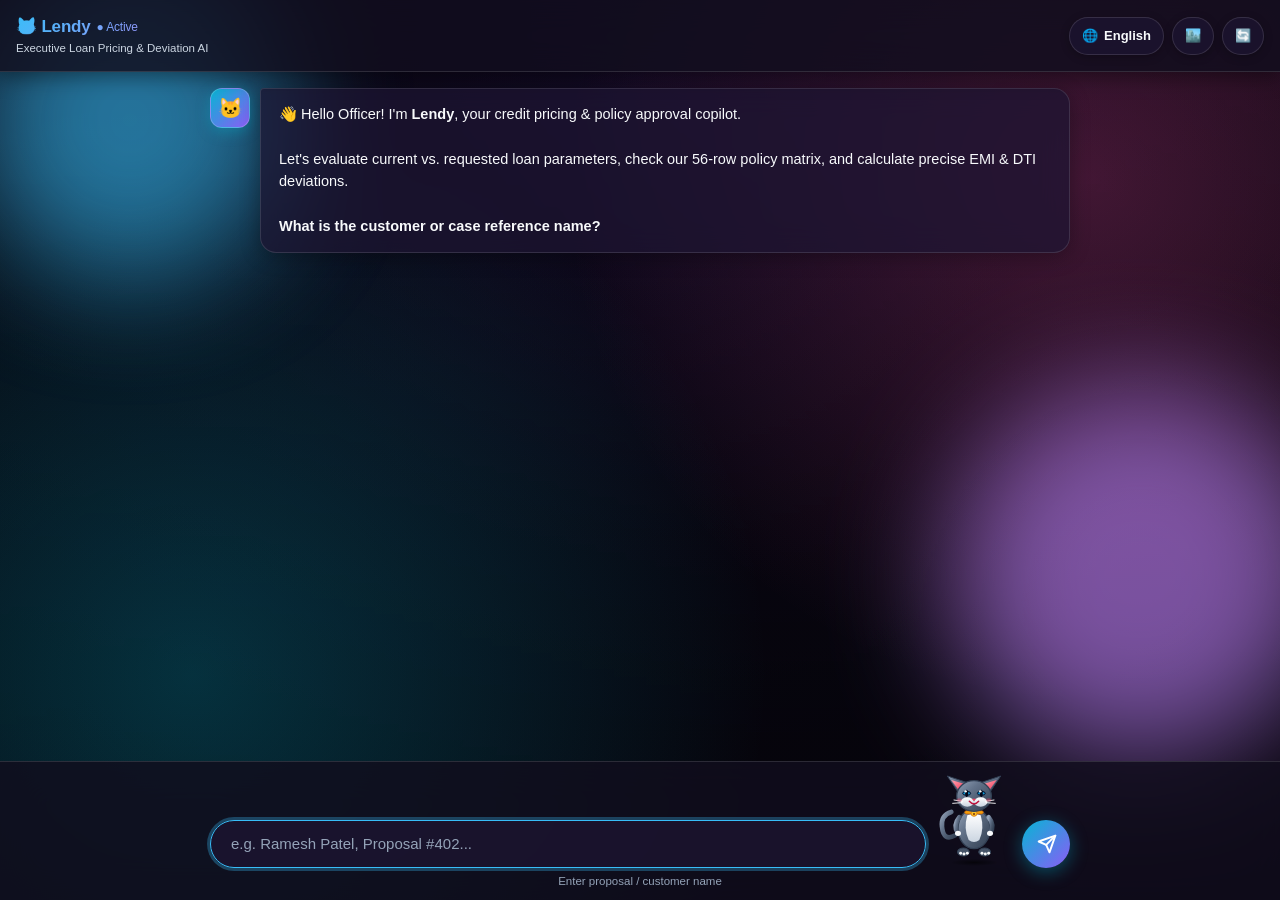
==== index.html @ e1a9fa47 "Add multi-language selector (EN, HI, GU, ML), sanctioned vs requested loan evaluation, Talking Tom 3" ====
<!DOCTYPE html>
<html lang="en" data-theme="cyber-city">
<head>
  <meta charset="UTF-8">
  <meta name="viewport" content="width=device-width, initial-scale=1.0, maximum-scale=1.0, user-scalable=no, viewport-fit=cover">
  <title>Lendy 🐱 — 3D Smart Loan Pricing & Deviation Assistant</title>
  <link rel="manifest" href="./manifest.json">
  <meta name="theme-color" content="#6366f1">
  <meta name="apple-mobile-web-app-capable" content="yes">
  <meta name="apple-mobile-web-app-status-bar-style" content="black-translucent">
  <meta name="description" content="Lendy is an executive 3D loan pricing and deviation evaluation chatbot for credit managers and officers.">

  <style>
    /* ==========================================================================
       SMARTPHONE WALLPAPER THEMES & COLOR SYSTEM
       ========================================================================== */
    :root, [data-theme="cyber-city"] {
      --wallpaper-bg: radial-gradient(circle at 50% 10%, #1e113a 0%, #0d091a 45%, #05040a 100%);
      --wallpaper-overlay: 
        radial-gradient(circle at 85% 20%, rgba(236, 72, 153, 0.25) 0%, transparent 40%),
        radial-gradient(circle at 15% 75%, rgba(6, 182, 212, 0.25) 0%, transparent 45%),
        linear-gradient(to bottom, rgba(5, 4, 10, 0.4) 0%, rgba(5, 4, 10, 0.85) 100%);
      --panel-bg: rgba(18, 14, 30, 0.82);
      --card-bg: rgba(30, 22, 50, 0.72);
      --card-hover: rgba(48, 36, 78, 0.85);
      --border-line: rgba(255, 255, 255, 0.12);
      --border-glow: #38bdf8;
      --text-main: #f8fafc;
      --text-muted: #cbd5e1;
      --text-subtle: #94a3b8;
      --accent-primary: #38bdf8;
      --accent-secondary: #c084fc;
      --accent-hot: #f43f5e;
      --accent-emerald: #10b981;
      --color-green: #34d399;
      --color-green-bg: rgba(52, 211, 153, 0.2);
      --color-blue: #60a5fa;
      --color-blue-bg: rgba(96, 165, 250, 0.2);
      --color-amber: #fbbf24;
      --color-amber-bg: rgba(251, 191, 36, 0.2);
      --color-red: #f87171;
      --color-red-bg: rgba(248, 113, 113, 0.22);
      --btn-grad: linear-gradient(135deg, #06b6d4, #8b5cf6);
      --bubble-user-grad: linear-gradient(135deg, #6366f1, #a855f7);
      --font-stack: -apple-system, BlinkMacSystemFont, "Segoe UI", "Inter", Roboto, sans-serif;
    }

    [data-theme="cosmic-nebula"] {
      --wallpaper-bg: radial-gradient(circle at 50% 20%, #2e1065 0%, #0f0728 50%, #030014 100%);
      --wallpaper-overlay: 
        radial-gradient(circle at 20% 30%, rgba(168, 85, 247, 0.3) 0%, transparent 45%),
        radial-gradient(circle at 80% 80%, rgba(59, 130, 246, 0.28) 0%, transparent 50%),
        linear-gradient(to bottom, rgba(3, 0, 20, 0.35) 0%, rgba(3, 0, 20, 0.85) 100%);
      --panel-bg: rgba(20, 10, 42, 0.85);
      --card-bg: rgba(38, 20, 75, 0.72);
      --card-hover: rgba(58, 30, 110, 0.85);
      --border-line: rgba(255, 255, 255, 0.14);
      --border-glow: #c084fc;
      --text-main: #fdf4ff;
      --text-muted: #e9d5ff;
      --text-subtle: #a855f7;
      --accent-primary: #c084fc;
      --accent-secondary: #60a5fa;
      --accent-hot: #f472b6;
      --accent-emerald: #34d399;
      --color-green: #34d399;
      --color-green-bg: rgba(52, 211, 153, 0.2);
      --color-blue: #60a5fa;
      --color-blue-bg: rgba(96, 165, 250, 0.2);
      --color-amber: #fbbf24;
      --color-amber-bg: rgba(251, 191, 36, 0.2);
      --color-red: #f87171;
      --color-red-bg: rgba(248, 113, 113, 0.22);
      --btn-grad: linear-gradient(135deg, #a855f7, #ec4899);
      --bubble-user-grad: linear-gradient(135deg, #7c3aed, #db2777);
    }

    [data-theme="sunset-gold"] {
      --wallpaper-bg: radial-gradient(circle at 50% 0%, #431407 0%, #1c0a06 45%, #0a0302 100%);
      --wallpaper-overlay: 
        radial-gradient(circle at 80% 25%, rgba(245, 158, 11, 0.3) 0%, transparent 45%),
        radial-gradient(circle at 20% 70%, rgba(225, 29, 72, 0.25) 0%, transparent 50%),
        linear-gradient(to bottom, rgba(10, 3, 2, 0.35) 0%, rgba(10, 3, 2, 0.85) 100%);
      --panel-bg: rgba(32, 12, 8, 0.85);
      --card-bg: rgba(56, 22, 14, 0.72);
      --card-hover: rgba(84, 34, 22, 0.85);
      --border-line: rgba(255, 255, 255, 0.14);
      --border-glow: #f59e0b;
      --text-main: #fffbeb;
      --text-muted: #fde68a;
      --text-subtle: #b45309;
      --accent-primary: #f59e0b;
      --accent-secondary: #f43f5e;
      --accent-hot: #f97316;
      --accent-emerald: #10b981;
      --color-green: #34d399;
      --color-green-bg: rgba(52, 211, 153, 0.2);
      --color-blue: #38bdf8;
      --color-blue-bg: rgba(56, 189, 248, 0.2);
      --color-amber: #fbbf24;
      --color-amber-bg: rgba(251, 191, 36, 0.2);
      --color-red: #f87171;
      --color-red-bg: rgba(248, 113, 113, 0.22);
      --btn-grad: linear-gradient(135deg, #f59e0b, #e11d48);
      --bubble-user-grad: linear-gradient(135deg, #ea580c, #be123c);
    }

    [data-theme="emerald-aurora"] {
      --wallpaper-bg: radial-gradient(circle at 50% 10%, #064e3b 0%, #022c22 45%, #01140e 100%);
      --wallpaper-overlay: 
        radial-gradient(circle at 20% 30%, rgba(52, 211, 153, 0.28) 0%, transparent 45%),
        radial-gradient(circle at 80% 70%, rgba(6, 182, 212, 0.25) 0%, transparent 45%),
        linear-gradient(to bottom, rgba(1, 20, 14, 0.35) 0%, rgba(1, 20, 14, 0.85) 100%);
      --panel-bg: rgba(8, 38, 30, 0.85);
      --card-bg: rgba(14, 58, 46, 0.72);
      --card-hover: rgba(22, 88, 70, 0.85);
      --border-line: rgba(255, 255, 255, 0.13);
      --border-glow: #10b981;
      --text-main: #f0fdf4;
      --text-muted: #bbf7d0;
      --text-subtle: #059669;
      --accent-primary: #10b981;
      --accent-secondary: #06b6d4;
      --accent-hot: #f43f5e;
      --accent-emerald: #34d399;
      --color-green: #34d399;
      --color-green-bg: rgba(52, 211, 153, 0.2);
      --color-blue: #38bdf8;
      --color-blue-bg: rgba(56, 189, 248, 0.2);
      --color-amber: #fbbf24;
      --color-amber-bg: rgba(251, 191, 36, 0.2);
      --color-red: #f87171;
      --color-red-bg: rgba(248, 113, 113, 0.22);
      --btn-grad: linear-gradient(135deg, #10b981, #06b6d4);
      --bubble-user-grad: linear-gradient(135deg, #059669, #0284c7);
    }

    * {
      box-sizing: border-box;
      margin: 0;
      padding: 0;
      -webkit-tap-highlight-color: transparent;
    }

    html, body {
      width: 100%;
      height: 100%;
      height: 100dvh;
      overflow: hidden;
      background: var(--wallpaper-bg);
      color: var(--text-main);
      font-family: var(--font-stack);
      font-size: 15px;
      line-height: 1.5;
      position: relative;
    }

    body {
      display: flex;
      flex-direction: column;
      padding-top: env(safe-area-inset-top);
      padding-bottom: env(safe-area-inset-bottom);
      padding-left: env(safe-area-inset-left);
      padding-right: env(safe-area-inset-right);
    }

    /* Smartphone Wallpaper Overlay */
    .wallpaper-art {
      position: fixed;
      inset: 0;
      background: var(--wallpaper-overlay);
      pointer-events: none;
      z-index: 0;
    }

    /* Ambient Floating Bokeh Lights */
    .bokeh-light {
      position: absolute;
      border-radius: 50%;
      filter: blur(60px);
      pointer-events: none;
      opacity: 0.6;
      animation: float-bokeh 18s infinite alternate ease-in-out;
    }

    .b1 { width: 320px; height: 320px; background: var(--accent-primary); top: -40px; left: -30px; }
    .b2 { width: 380px; height: 380px; background: var(--accent-secondary); bottom: 15%; right: -50px; animation-duration: 22s; }

    @keyframes float-bokeh {
      0% { transform: translateY(0) scale(1); }
      100% { transform: translateY(40px) scale(1.15); }
    }

    /* ==========================================================================
       HEADER & NAVIGATION BAR
       ========================================================================== */
    .app-header {
      height: 72px;
      background: var(--panel-bg);
      backdrop-filter: blur(20px);
      -webkit-backdrop-filter: blur(20px);
      border-bottom: 1px solid var(--border-line);
      display: flex;
      align-items: center;
      justify-content: space-between;
      padding: 0 16px;
      flex-shrink: 0;
      z-index: 30;
      box-shadow: 0 4px 20px rgba(0, 0, 0, 0.45);
    }

    .header-left {
      display: flex;
      align-items: center;
      gap: 10px;
    }

    .header-titles h1 {
      font-size: 17px;
      font-weight: 800;
      letter-spacing: -0.01em;
      display: flex;
      align-items: center;
      gap: 6px;
      background: linear-gradient(135deg, var(--accent-primary), var(--accent-secondary));
      -webkit-background-clip: text;
      -webkit-text-fill-color: transparent;
    }

    .header-titles p {
      font-size: 11.5px;
      color: var(--text-muted);
      font-weight: 500;
    }

    .header-actions {
      display: flex;
      align-items: center;
      gap: 8px;
    }

    /* Language Switcher Dropdown Button */
    .lang-selector-btn, .theme-selector-btn, .reset-btn {
      min-height: 38px;
      padding: 0 12px;
      background: var(--card-bg);
      border: 1px solid var(--border-line);
      border-radius: 9999px;
      color: var(--text-main);
      font-size: 13px;
      font-weight: 700;
      cursor: pointer;
      display: inline-flex;
      align-items: center;
      gap: 6px;
      transition: all 0.2s cubic-bezier(0.4, 0, 0.2, 1);
      box-shadow: 0 2px 8px rgba(0, 0, 0, 0.25);
    }

    .lang-selector-btn:hover, .theme-selector-btn:hover, .reset-btn:hover {
      background: var(--card-hover);
      border-color: var(--border-glow);
      transform: translateY(-1px);
    }

    /* ==========================================================================
       CHAT CONTAINER STREAM
       ========================================================================== */
    .chat-container {
      flex: 1;
      overflow-y: auto;
      overflow-x: hidden;
      padding: 16px 16px 24px 16px;
      display: flex;
      flex-direction: column;
      gap: 16px;
      scroll-behavior: smooth;
      position: relative;
      z-index: 10;
    }

    .message-row {
      display: flex;
      gap: 10px;
      max-width: 860px;
      width: 100%;
      margin: 0 auto;
      opacity: 0;
      transform: translateY(10px);
      animation: msg-enter 0.28s ease-out forwards;
    }

    @keyframes msg-enter {
      to { opacity: 1; transform: translateY(0); }
    }

    .message-row.user {
      justify-content: flex-end;
    }

    .avatar-badge {
      width: 40px;
      height: 40px;
      border-radius: 12px;
      background: var(--btn-grad);
      display: flex;
      align-items: center;
      justify-content: center;
      font-size: 20px;
      flex-shrink: 0;
      box-shadow: 0 4px 14px rgba(6, 182, 212, 0.35);
      border: 1px solid rgba(255, 255, 255, 0.2);
    }

    .message-bubble {
      padding: 14px 18px;
      border-radius: 16px;
      line-height: 1.55;
      font-size: 14.5px;
      position: relative;
      word-break: break-word;
      backdrop-filter: blur(14px);
      -webkit-backdrop-filter: blur(14px);
    }

    .message-row.bot .message-bubble {
      background: var(--card-bg);
      border: 1px solid var(--border-line);
      color: var(--text-main);
      border-top-left-radius: 4px;
      box-shadow: 0 4px 20px rgba(0, 0, 0, 0.3);
    }

    .message-row.user .message-bubble {
      background: var(--bubble-user-grad);
      color: #ffffff;
      border-top-right-radius: 4px;
      box-shadow: 0 4px 16px rgba(99, 102, 241, 0.35);
      border: 1px solid rgba(255, 255, 255, 0.2);
      font-weight: 500;
    }

    /* Typing Dots */
    .typing-dots {
      display: flex;
      align-items: center;
      gap: 6px;
      padding: 4px 2px;
    }

    .pulse-dot {
      width: 8px;
      height: 8px;
      background: var(--accent-primary);
      border-radius: 50%;
      box-shadow: 0 0 6px var(--accent-primary);
      animation: dot-glow 1.4s infinite ease-in-out both;
    }

    .pulse-dot:nth-child(1) { animation-delay: -0.32s; }
    .pulse-dot:nth-child(2) { animation-delay: -0.16s; }

    @keyframes dot-glow {
      0%, 80%, 100% { transform: scale(0.4); opacity: 0.3; }
      40% { transform: scale(1.1); opacity: 1; }
    }

    /* ==========================================================================
       CARDS, STATUS & TABLES
       ========================================================================== */
    .status-card {
      background: var(--panel-bg);
      border: 1px solid var(--border-line);
      border-radius: 16px;
      overflow: hidden;
      margin-top: 12px;
      box-shadow: 0 10px 30px rgba(0, 0, 0, 0.45);
    }

    .status-card-header {
      padding: 14px 18px;
      display: flex;
      align-items: center;
      gap: 12px;
      font-weight: 800;
      font-size: 15.5px;
      border-bottom: 1px solid var(--border-line);
    }

    .status-card-header.green {
      background: var(--color-green-bg);
      color: var(--color-green);
      border-bottom-color: rgba(52, 211, 153, 0.4);
      box-shadow: inset 0 0 20px rgba(52, 211, 153, 0.1);
    }

    .status-card-header.blue {
      background: var(--color-blue-bg);
      color: var(--color-blue);
      border-bottom-color: rgba(96, 165, 250, 0.4);
      box-shadow: inset 0 0 20px rgba(96, 165, 250, 0.1);
    }

    .status-card-header.amber {
      background: var(--color-amber-bg);
      color: var(--color-amber);
      border-bottom-color: rgba(251, 191, 36, 0.4);
      box-shadow: inset 0 0 20px rgba(251, 191, 36, 0.1);
    }

    .status-card-header.red {
      background: var(--color-red-bg);
      color: var(--color-red);
      border-bottom-color: rgba(248, 113, 113, 0.4);
      box-shadow: inset 0 0 25px rgba(248, 113, 113, 0.2);
    }

    .status-card-body {
      padding: 14px 18px;
      background: rgba(255, 255, 255, 0.02);
      font-size: 13.5px;
      color: var(--text-muted);
      border-bottom: 1px solid var(--border-line);
      line-height: 1.6;
    }

    .status-card-body strong {
      color: var(--text-main);
    }

    .floor-badge {
      display: inline-block;
      padding: 4px 12px;
      border-radius: 9999px;
      font-size: 12px;
      font-weight: 800;
      background: var(--color-red-bg);
      color: var(--color-red);
      border: 1px solid rgba(248, 113, 113, 0.4);
      margin-bottom: 8px;
    }

    .comparison-table-wrapper {
      width: 100%;
      overflow-x: auto;
    }

    .comparison-table {
      width: 100%;
      border-collapse: collapse;
      font-size: 13.5px;
    }

    .comparison-table th, 
    .comparison-table td {
      padding: 12px 16px;
      text-align: left;
      border-bottom: 1px solid var(--border-line);
    }

    .comparison-table th {
      background: rgba(255, 255, 255, 0.04);
      color: var(--text-muted);
      font-weight: 700;
      text-transform: uppercase;
      font-size: 11px;
      letter-spacing: 0.05em;
    }

    .comparison-table td:last-child,
    .comparison-table th:last-child {
      text-align: right;
    }

    .tag-badge {
      display: inline-flex;
      align-items: center;
      gap: 4px;
      padding: 3px 10px;
      border-radius: 9999px;
      font-size: 12px;
      font-weight: 700;
    }

    .tag-badge.favorable { background: var(--color-green-bg); color: var(--color-green); border: 1px solid rgba(52, 211, 153, 0.3); }
    .tag-badge.cbo { background: var(--color-blue-bg); color: var(--color-blue); border: 1px solid rgba(96, 165, 250, 0.3); }
    .tag-badge.coo { background: var(--color-amber-bg); color: var(--color-amber); border: 1px solid rgba(251, 191, 36, 0.3); }
    .tag-badge.ceo { background: var(--color-red-bg); color: var(--color-red); border: 1px solid rgba(248, 113, 113, 0.3); }

    .summary-grid {
      display: grid;
      grid-template-columns: repeat(2, 1fr);
      gap: 10px;
      padding: 14px;
      background: rgba(0, 0, 0, 0.2);
    }

    @media (min-width: 600px) {
      .summary-grid { grid-template-columns: repeat(4, 1fr); }
    }

    .stat-cell {
      background: var(--card-bg);
      border: 1px solid var(--border-line);
      border-radius: 12px;
      padding: 10px 14px;
    }

    .stat-title {
      font-size: 11px;
      color: var(--text-muted);
      text-transform: uppercase;
      font-weight: 700;
    }

    .stat-num {
      font-size: 16px;
      font-weight: 800;
      margin: 3px 0;
      color: var(--text-main);
    }

    .stat-sub {
      font-size: 11px;
      color: var(--text-subtle);
    }

    .alert-banner {
      margin: 12px 14px;
      padding: 12px 16px;
      border-radius: 12px;
      background: var(--color-amber-bg);
      border: 1px solid rgba(251, 191, 36, 0.4);
      color: #fef3c7;
      font-size: 13px;
      display: flex;
      align-items: flex-start;
      gap: 10px;
      box-shadow: 0 4px 14px rgba(251, 191, 36, 0.15);
    }

    /* ==========================================================================
       TAPPABLE QUICK-REPLY CHIPS
       ========================================================================== */
    .chips-area {
      padding: 8px 16px 12px 16px;
      display: flex;
      flex-wrap: wrap;
      gap: 8px;
      justify-content: flex-start;
      max-width: 860px;
      width: 100%;
      margin: 0 auto;
      z-index: 20;
    }

    .action-chip {
      min-height: 44px;
      padding: 10px 16px;
      background: var(--card-bg);
      backdrop-filter: blur(12px);
      -webkit-backdrop-filter: blur(12px);
      border: 1px solid var(--border-line);
      border-radius: 9999px;
      color: var(--text-main);
      font-size: 14px;
      font-weight: 600;
      cursor: pointer;
      display: inline-flex;
      align-items: center;
      gap: 7px;
      transition: all 0.2s cubic-bezier(0.4, 0, 0.2, 1);
      box-shadow: 0 2px 8px rgba(0, 0, 0, 0.2);
    }

    .action-chip:hover {
      background: var(--card-hover);
      border-color: var(--border-glow);
      transform: translateY(-2px);
      box-shadow: 0 6px 18px rgba(6, 182, 212, 0.3);
    }

    .action-chip:active {
      transform: scale(0.96);
    }

    .action-chip.primary-glow {
      background: var(--btn-grad);
      color: #ffffff;
      border-color: rgba(255, 255, 255, 0.35);
      box-shadow: 0 4px 18px rgba(139, 92, 246, 0.4);
    }

    /* ==========================================================================
       TALKING TOM STYLE 3D STANDING REAL CAT COMPANION NEAR SEND BUTTON
       ========================================================================== */
    .input-bar-container {
      background: var(--panel-bg);
      backdrop-filter: blur(20px);
      -webkit-backdrop-filter: blur(20px);
      border-top: 1px solid var(--border-line);
      padding: 10px 16px;
      flex-shrink: 0;
      z-index: 30;
      position: relative;
    }

    .input-row-wrapper {
      max-width: 860px;
      margin: 0 auto;
      display: flex;
      align-items: flex-end;
      gap: 12px;
      position: relative;
    }

    /* Standing 3D Real Cat Container */
    .cat-tom-stage {
      position: relative;
      width: 72px;
      height: 94px;
      display: flex;
      flex-direction: column;
      align-items: center;
      justify-content: flex-end;
      cursor: pointer;
      perspective: 800px;
      flex-shrink: 0;
      margin-bottom: 2px;
    }

    .cat-tom-body-3d {
      width: 68px;
      height: 90px;
      transform-style: preserve-3d;
      transition: transform 0.2s ease-out;
      transform-origin: center bottom;
      position: relative;
    }

    /* Breathing & Standing Idling Animation */
    @keyframes tom-breathe {
      0%, 100% { transform: translateY(0) scaleY(1); }
      50% { transform: translateY(-2px) scaleY(1.02); }
    }
    .tom-standing {
      animation: tom-breathe 2.4s infinite ease-in-out;
    }

    /* Laughing / Giggling 3D Animation like Talking Tom */
    @keyframes tom-laugh {
      0%, 100% { transform: translateY(0) rotate(0deg) scale(1); }
      20% { transform: translateY(-5px) rotate(-3deg) scale(1.06); }
      40% { transform: translateY(0) rotate(3deg) scale(1.02); }
      60% { transform: translateY(-6px) rotate(-2deg) scale(1.08); }
      80% { transform: translateY(-2px) rotate(2deg) scale(1.04); }
    }
    .tom-laughing {
      animation: tom-laugh 0.7s infinite ease-in-out !important;
    }

    /* Tail Swaying Animation */
    @keyframes tom-tail-sway {
      0%, 100% { transform: rotate(0deg); }
      50% { transform: rotate(24deg) skewX(10deg); }
    }
    .tom-tail {
      transform-origin: 22px 70px;
      animation: tom-tail-sway 1.8s infinite ease-in-out;
    }

    /* Ear Twitching Animation */
    @keyframes tom-ear-wiggle {
      0%, 88%, 100% { transform: rotate(0deg); }
      92% { transform: rotate(-5deg); }
      96% { transform: rotate(4deg); }
    }
    .tom-ears {
      transform-origin: 34px 18px;
      animation: tom-ear-wiggle 4.5s infinite;
    }

    /* Talking mouth jaw animation */
    @keyframes tom-jaw-talk {
      0%, 100% { transform: scaleY(1); }
      50% { transform: scaleY(1.9); }
    }
    .tom-talking .tom-jaw {
      animation: tom-jaw-talk 0.22s infinite alternate ease-in-out;
      transform-origin: center;
    }

    /* 3D Cat Speech Bubble */
    .cat-speech-bubble {
      position: absolute;
      bottom: 96px;
      right: -10px;
      background: var(--card-bg);
      border: 1px solid var(--border-glow);
      padding: 6px 12px;
      border-radius: 14px;
      font-size: 12.5px;
      font-weight: 800;
      color: var(--accent-primary);
      white-space: nowrap;
      pointer-events: none;
      opacity: 0;
      transform: translateY(8px) scale(0.85);
      transition: all 0.28s cubic-bezier(0.34, 1.56, 0.64, 1);
      box-shadow: 0 6px 20px rgba(0, 0, 0, 0.45);
      z-index: 50;
    }

    .cat-speech-bubble.active {
      opacity: 1;
      transform: translateY(0) scale(1);
    }

    .cat-speech-bubble::after {
      content: "";
      position: absolute;
      bottom: -6px;
      right: 32px;
      border-width: 6px 6px 0;
      border-style: solid;
      border-color: var(--border-glow) transparent transparent;
    }

    /* Floor Shadow Under 3D Standing Cat */
    .cat-floor-shadow {
      width: 48px;
      height: 9px;
      background: radial-gradient(ellipse, rgba(0, 0, 0, 0.6) 0%, transparent 70%);
      border-radius: 50%;
      margin-top: -3px;
    }

    .input-field-wrapper {
      flex: 1;
      position: relative;
    }

    .chat-input {
      width: 100%;
      min-height: 48px;
      background: var(--card-bg);
      border: 1px solid var(--border-line);
      border-radius: 9999px;
      padding: 12px 20px;
      color: var(--text-main);
      font-size: 15px;
      font-family: inherit;
      outline: none;
      transition: all 0.2s ease;
      box-shadow: inset 0 2px 4px rgba(0, 0, 0, 0.3);
    }

    .chat-input:focus {
      border-color: var(--accent-primary);
      box-shadow: 0 0 0 3px rgba(56, 189, 248, 0.3);
    }

    .chat-input::placeholder {
      color: var(--text-subtle);
    }

    .send-action-btn {
      min-width: 48px;
      min-height: 48px;
      width: 48px;
      height: 48px;
      background: var(--btn-grad);
      color: #ffffff;
      border: none;
      border-radius: 50%;
      cursor: pointer;
      display: flex;
      align-items: center;
      justify-content: center;
      transition: all 0.2s cubic-bezier(0.4, 0, 0.2, 1);
      flex-shrink: 0;
      box-shadow: 0 4px 18px rgba(6, 182, 212, 0.4);
    }

    .send-action-btn:hover {
      transform: scale(1.08);
      box-shadow: 0 6px 24px rgba(139, 92, 246, 0.5);
    }

    .send-action-btn:active {
      transform: scale(0.94);
    }

    .send-action-btn:disabled {
      opacity: 0.4;
      cursor: not-allowed;
      transform: none;
    }

    .send-action-btn svg {
      width: 20px;
      height: 20px;
      fill: none;
      stroke: currentColor;
      stroke-width: 2.3;
      stroke-linecap: round;
      stroke-linejoin: round;
      margin-left: 2px;
    }

    .input-hint-line {
      font-size: 11.5px;
      color: var(--text-subtle);
      margin-top: 5px;
      text-align: center;
    }
  </style>
</head>
<body>

  <!-- Phone Wallpaper Background & Light Orbs -->
  <div class="wallpaper-art">
    <div class="bokeh-light b1"></div>
    <div class="bokeh-light b2"></div>
  </div>

  <!-- Header -->
  <header class="app-header">
    <div class="header-left">
      <div class="header-titles">
        <h1>
          <span>🐱 Lendy</span>
          <span style="font-size: 12px; font-weight: normal; color: var(--color-green);">● Active</span>
        </h1>
        <p id="appSubtitle">Executive Loan Pricing & Deviation AI</p>
      </div>
    </div>

    <div class="header-actions">
      <!-- Multi-Language Selector -->
      <button class="lang-selector-btn" id="langBtn" onclick="cycleLanguage()" title="Switch Language">
        <span>🌐</span>
        <span id="currentLangLabel">English</span>
      </button>

      <!-- Wallpaper Theme Selector -->
      <button class="theme-selector-btn" id="themeBtn" onclick="cycleWallpaperTheme()" title="Switch Phone Wallpaper Theme">
        <span id="themeEmoji">🏙️</span>
      </button>

      <!-- Restart Session -->
      <button class="reset-btn" onclick="restartSession()" title="Restart Session">
        <span>🔄</span>
      </button>
    </div>
  </header>

  <!-- Chat History Stream -->
  <main class="chat-container" id="chatContainer" aria-live="polite"></main>

  <!-- Quick Reply Tappable Chips -->
  <div class="chips-area" id="chipsArea" role="group" aria-label="Quick response options"></div>

  <!-- Sticky Input Bar with Standing 3D Talking Tom Cat -->
  <footer class="input-bar-container">
    <div class="input-row-wrapper">

      <!-- Text Input Box -->
      <div class="input-field-wrapper">
        <form id="inputForm" onsubmit="event.preventDefault(); submitInput();">
          <input 
            type="text" 
            id="userInput" 
            class="chat-input" 
            placeholder="Type your response here..." 
            autocomplete="off" 
            enterkeyhint="send"
            aria-label="User input"
          >
        </form>
      </div>

      <!-- Real Standing 3D Talking Tom Style Cat Mascot -->
      <div class="cat-tom-stage" id="catStage" onclick="catTomClicked()" title="I'm Lendy! Tap me for funny reactions!">
        <div class="cat-speech-bubble" id="catBubble">Hehehe! Ready to price! 😸</div>
        
        <div class="cat-tom-body-3d tom-standing" id="catBody">
          <svg viewBox="0 0 100 135" style="width: 100%; height: 100%; overflow: visible;">
            <defs>
              <!-- Realistic Shaded Cat Fur Gradients -->
              <linearGradient id="catFurMain" x1="0%" y1="0%" x2="100%" y2="100%">
                <stop offset="0%" stop-color="#94a3b8"/>
                <stop offset="35%" stop-color="#64748b"/>
                <stop offset="70%" stop-color="#475569"/>
                <stop offset="100%" stop-color="#334155"/>
              </linearGradient>

              <linearGradient id="catChestFur" x1="0%" y1="0%" x2="0%" y2="100%">
                <stop offset="0%" stop-color="#ffffff"/>
                <stop offset="100%" stop-color="#cbd5e1"/>
              </linearGradient>

              <linearGradient id="catEarPink" x1="0%" y1="0%" x2="100%" y2="100%">
                <stop offset="0%" stop-color="#fda4af"/>
                <stop offset="100%" stop-color="#f43f5e"/>
              </linearGradient>

              <radialGradient id="catEyeGlow" cx="50%" cy="50%" r="50%">
                <stop offset="0%" stop-color="#67e8f9"/>
                <stop offset="70%" stop-color="#0284c7"/>
                <stop offset="100%" stop-color="#0369a1"/>
              </radialGradient>
            </defs>

            <!-- Swaying 3D Tail -->
            <path class="tom-tail" d="M22,95 Q4,105 2,82 Q0,65 16,60" fill="none" stroke="url(#catFurMain)" stroke-width="7" stroke-linecap="round"/>

            <!-- Standing Hind Legs / Feet (Standing on Two Legs like Talking Tom) -->
            <ellipse cx="34" cy="120" rx="9" ry="6" fill="#475569" stroke="#334155" stroke-width="1.5"/>
            <ellipse cx="66" cy="120" rx="9" ry="6" fill="#475569" stroke="#334155" stroke-width="1.5"/>
            <!-- White paw pads / claws -->
            <circle cx="30" cy="122" r="2.2" fill="#f8fafc"/>
            <circle cx="35" cy="123" r="2.2" fill="#f8fafc"/>
            <circle cx="40" cy="122" r="2.2" fill="#f8fafc"/>
            <circle cx="62" cy="122" r="2.2" fill="#f8fafc"/>
            <circle cx="67" cy="123" r="2.2" fill="#f8fafc"/>
            <circle cx="72" cy="122" r="2.2" fill="#f8fafc"/>

            <!-- Upright Body / Torso -->
            <ellipse cx="50" cy="85" rx="24" ry="30" fill="url(#catFurMain)" stroke="#334155" stroke-width="2"/>

            <!-- Fluffy White Chest Fur & Belly -->
            <path d="M40,65 Q50,60 60,65 Q66,85 58,102 Q50,108 42,102 Q34,85 40,65 Z" fill="url(#catChestFur)"/>

            <!-- Collar with Golden Bell -->
            <rect x="36" y="58" width="28" height="5" rx="2.5" fill="#f59e0b" stroke="#b45309" stroke-width="1"/>
            <circle cx="50" cy="62" r="4.5" fill="#fbbf24" stroke="#d97706" stroke-width="1.2"/>
            <circle cx="50" cy="63" r="1.5" fill="#78350f"/>

            <!-- Two Front Arms / Paws -->
            <path id="leftArm" d="M28,68 Q18,80 26,92" fill="none" stroke="url(#catFurMain)" stroke-width="7" stroke-linecap="round"/>
            <ellipse id="leftPaw" cx="26" cy="92" rx="4.5" ry="4" fill="#f8fafc"/>

            <path id="rightArm" d="M72,68 Q82,80 74,92" fill="none" stroke="url(#catFurMain)" stroke-width="7" stroke-linecap="round"/>
            <ellipse id="rightPaw" cx="74" cy="92" rx="4.5" ry="4" fill="#f8fafc"/>

            <!-- Cat Head Group with 3D Parallax Tilt -->
            <g id="tomHeadGroup">
              <!-- Furry Cat Ears with Twitches -->
              <g class="tom-ears">
                <polygon points="26,30 10,6 40,16" fill="url(#catFurMain)" stroke="#334155" stroke-width="1.5"/>
                <polygon points="26,26 16,12 36,18" fill="url(#catEarPink)"/>
                <polygon points="74,30 90,6 60,16" fill="url(#catFurMain)" stroke="#334155" stroke-width="1.5"/>
                <polygon points="74,26 84,12 64,18" fill="url(#catEarPink)"/>
              </g>

              <!-- Rounded Realistic Head -->
              <ellipse cx="50" cy="36" rx="26" ry="23" fill="url(#catFurMain)" stroke="#334155" stroke-width="2"/>

              <!-- Realistic Cat Cheeks & Whiskers -->
              <ellipse cx="40" cy="45" rx="10" ry="7" fill="url(#catChestFur)"/>
              <ellipse cx="60" cy="45" rx="10" ry="7" fill="url(#catChestFur)"/>

              <!-- Realistic Whiskers -->
              <line x1="20" y1="42" x2="33" y2="44" stroke="#ffffff" stroke-width="1.5" stroke-linecap="round" opacity="0.9"/>
              <line x1="18" y1="47" x2="32" y2="46" stroke="#ffffff" stroke-width="1.5" stroke-linecap="round" opacity="0.9"/>
              <line x1="80" y1="42" x2="67" y2="44" stroke="#ffffff" stroke-width="1.5" stroke-linecap="round" opacity="0.9"/>
              <line x1="82" y1="47" x2="68" y2="46" stroke="#ffffff" stroke-width="1.5" stroke-linecap="round" opacity="0.9"/>

              <!-- Realistic 3D Glowing Cat Eyes -->
              <ellipse id="tomEyeL" cx="39" cy="32" rx="6" ry="7.5" fill="url(#catEyeGlow)" stroke="#0f172a" stroke-width="1.5"/>
              <ellipse id="tomEyeR" cx="61" cy="32" rx="6" ry="7.5" fill="url(#catEyeGlow)" stroke="#0f172a" stroke-width="1.5"/>

              <!-- Slitted / Expressive Pupils with Parallax Tracking -->
              <ellipse id="tomPupilL" cx="39" cy="32" rx="2.2" ry="5.5" fill="#020617"/>
              <ellipse id="tomPupilR" cx="61" cy="32" rx="2.2" ry="5.5" fill="#020617"/>

              <!-- Eye Specular Highlights -->
              <circle cx="37.5" cy="29" r="1.8" fill="#ffffff"/>
              <circle cx="59.5" cy="29" r="1.8" fill="#ffffff"/>

              <!-- Cute Pink Cat Nose -->
              <polygon points="47,40 53,40 50,44" fill="#f43f5e"/>

              <!-- Talking Tom Animated Mouth / Jaw -->
              <g class="tom-jaw" id="tomJaw">
                <path id="tomMouth" d="M44,45 Q50,50 56,45" fill="none" stroke="#be123c" stroke-width="2.2" stroke-linecap="round"/>
              </g>

              <!-- Blushing Cheeks -->
              <ellipse cx="28" cy="42" rx="4" ry="2.5" fill="#f43f5e" opacity="0.4"/>
              <ellipse cx="72" cy="42" rx="4" ry="2.5" fill="#f43f5e" opacity="0.4"/>
            </g>
          </svg>
        </div>

        <div class="cat-floor-shadow"></div>
      </div>

      <!-- Send Action Button -->
      <button 
        type="button" 
        id="sendBtn" 
        class="send-action-btn" 
        onclick="submitInput()" 
        aria-label="Send response" 
        title="Send"
        onmouseenter="catWatchesSend(true)"
        onmouseleave="catWatchesSend(false)"
      >
        <svg viewBox="0 0 24 24">
          <line x1="22" y1="2" x2="11" y2="13"/>
          <polygon points="22 2 15 22 11 13 2 9 22 2"/>
        </svg>
      </button>
    </div>
    <div class="input-hint-line" id="inputHint">Tap an option chip or type your input</div>
  </footer>

  <!-- ==========================================================================
       LOGIC, I18N, AND INTERACTIVE ENGINE
       ========================================================================== */
  -->
  <script>
    /* ==========================================================================
       MULTI-LANGUAGE LOCALIZATION DICTIONARY
       ========================================================================== */
    const I18N = {
      en: {
        code: "en", label: "English",
        subtitle: "Executive Loan Pricing & Deviation AI",
        welcome: "👋 Hello Officer! I'm <strong>Lendy</strong>, your credit pricing & policy approval copilot.<br><br>Let's evaluate current vs. requested loan parameters, check our 56-row policy matrix, and calculate precise EMI & DTI deviations.<br><br><strong>What is the customer or case reference name?</strong>",
        askProduct: "Which <strong>Loan Product</strong> is under review for",
        askIncomeProg: "Under which <strong>Income Program</strong> is this loan assessed?",
        askProperty: "What is the <strong>Property Type</strong> mortgaged?",
        askBureau: "What is the borrower's <strong>Bureau Category</strong>?",
        askSancAmount: "What is the <strong>Current Sanctioned Loan Amount</strong>?",
        askSancTenure: "What is the <strong>Current Sanctioned Tenure</strong>?",
        askSancRoi: "What is the <strong>Current Sanctioned ROI (% p.a.)</strong>?",
        askSancPf: "What is the <strong>Current Sanctioned Processing Fee (PF %)</strong>?",
        askIncomeFreq: "How would you like to enter the borrower's gross earnings?",
        askIncomeAmount: "Enter gross earnings amount for",
        askExistingEmis: "What are the borrower's <strong>total existing monthly EMIs / obligations</strong>? (0 if none)",
        sancStatusTitle: "📊 Current Sanctioned Status & Policy Benchmarks",
        sancEmiLabel: "Current Sanctioned EMI",
        currentDtiLabel: "Current DTI Ratio",
        baseRoiLabel: "Matrix Base ROI",
        basePfLabel: "Matrix Base PF",
        askReqRoi: "What is the borrower's <strong>Requested ROI (% p.a.)</strong>?",
        askReqPf: "What is the borrower's <strong>Requested Processing Fee (PF %)</strong>?",
        floorWarningRoi: "⚠️ Note: Per policy floor, any Requested ROI < 15% mandates CEO approval.",
        floorWarningPf: "⚠️ Note: Per policy floor, any Requested PF < 1.5% mandates CEO approval.",
        evalTitle: "🎯 Comprehensive Deviation & Approval Assessment",
        btnTryRates: "Try different Requested ROI/PF",
        btnNewCase: "Evaluate new customer",
        floorAlert: "🏛️ MANDATORY POLICY FLOOR BREACH TRIGGERED (CEO APPROVAL)",
        dtiAlertTitle: "⚠️ Prudent DTI Alert (>50%)",
        tableHeader: ["Parameter", "Matrix Benchmark", "Current Sanctioned", "Proposed Requested", "Deviation / Status"],
        monthly: "Monthly", annual: "Annual"
      },
      hi: {
        code: "hi", label: "हिंदी",
        subtitle: "ऋण मूल्य निर्धारण एवं विचलन मूल्यांकन सहायक",
        welcome: "👋 नमस्ते ऑफिसर! मैं <strong>लेंडी (Lendy)</strong> हूँ, आपका ऋण मूल्य निर्धारण एवं नीति अनुमोदन सहायक।<br><br>आइए स्वीकृत बनाम अनुरोधित ऋण शर्तों का मूल्यांकन करें, 56-पंक्ति मैट्रिक्स जांचें और ईएमआई तथा डीटीआई की सटीक गणना करें।<br><br><strong>ग्राहक का नाम या केस संदर्भ (Reference) क्या है?</strong>",
        askProduct: "के लिए कौन सा <strong>ऋण उत्पाद (Loan Product)</strong> चुनना चाहते हैं:",
        askIncomeProg: "यह ऋण किस <strong>आय कार्यक्रम (Income Program)</strong> के तहत मूल्यांकित है?",
        askProperty: "बंधक रखी गई <strong>संपत्ति का प्रकार (Property Type)</strong> क्या है?",
        askBureau: "उधारकर्ता की <strong>ब्यूरो श्रेणी (Bureau Category)</strong> क्या है?",
        askSancAmount: "वर्तमान <strong>स्वीकृत ऋण राशि (Sanctioned Loan Amount)</strong> कितनी है?",
        askSancTenure: "वर्तमान <strong>स्वीकृत अवधि (Sanctioned Tenure)</strong> कितनी है?",
        askSancRoi: "वर्तमान <strong>स्वीकृत ब्याज दर (Sanctioned ROI % p.a.)</strong> क्या है?",
        askSancPf: "वर्तमान <strong>स्वीकृत प्रोसेसिंग शुल्क (Sanctioned PF %)</strong> क्या है?",
        askIncomeFreq: "उधारकर्ता की कुल आय कैसे दर्ज करना चाहते हैं?",
        askIncomeAmount: "सकल आय दर्ज करें:",
        askExistingEmis: "उधारकर्ता की <strong>कुल मौजूदा मासिक ईएमआई / देयताएं</strong> कितनी हैं? (यदि कोई नहीं तो 0)",
        sancStatusTitle: "📊 वर्तमान स्वीकृत स्थिति एवं नीति बेंचमार्क",
        sancEmiLabel: "स्वीकृत ईएमआई",
        currentDtiLabel: "मौजूदा डीटीआई अनुपात",
        baseRoiLabel: "मैट्रिक्स बेस आरओआई",
        basePfLabel: "मैट्रिक्स बेस पीएफ",
        askReqRoi: "उधारकर्ता द्वारा <strong>अनुरोधित ब्याज दर (Requested ROI % p.a.)</strong> क्या है?",
        askReqPf: "उधारकर्ता द्वारा <strong>अनुरोधित प्रोसेसिंग शुल्क (Requested PF %)</strong> क्या है?",
        floorWarningRoi: "⚠️ ध्यान दें: नीतिगत न्यूनतम सीमा के अनुसार, 15% से कम ROI के लिए CEO अनुमोदन अनिवार्य है।",
        floorWarningPf: "⚠️ ध्यान दें: नीतिगत न्यूनतम सीमा के अनुसार, 1.5% से कम PF के लिए CEO अनुमोदन अनिवार्य है।",
        evalTitle: "🎯 संपूर्ण विचलन एवं अनुमोदन मूल्यांकन रिपोर्ट",
        btnTryRates: "अन्य ROI/PF दरें जांचें",
        btnNewCase: "नया केस दर्ज करें",
        floorAlert: "🏛️ नीतिगत न्यूनतम सीमा उल्लंघन (CEO अनुमोदन अनिवार्य)",
        dtiAlertTitle: "⚠️ उच्च डीटीआई चेतावनी (>50%)",
        tableHeader: ["पैरामीटर", "मैट्रिक्स बेंचमार्क", "वर्तमान स्वीकृत", "प्रस्तावित अनुरोध", "विचलन / प्राधिकारी"],
        monthly: "मासिक", annual: "वार्षिक"
      },
      gu: {
        code: "gu", label: "ગુજરાતી",
        subtitle: "લોન પ્રાઇસિંગ અને મંજૂરી સહાયક AI",
        welcome: "👋 નમસ્તે ઓફિસર! હું <strong>લેન્ડી (Lendy)</strong> છું, તમારો લોન પ્રાઇસિંગ અને પોલિસી એપ્રૂવલ સહાયક.<br><br>ચાલો મંજૂર અને માંગણી કરેલ લોન શરતોનું મૂલ્યાંકન કરીએ અને સચોટ EMI અને DTI ની ગણતરી કરીએ.<br><br><strong>ગ્રાહકનું નામ અથવા કેસ રેફરન્સ શું છે?</strong>",
        askProduct: "માટે કયું <strong>લોન પ્રોડક્ટ</strong> પસંદ કરશો?",
        askIncomeProg: "આ લોન કયા <strong>ઇન્કમ પ્રોગ્રામ</strong> હેઠળ છે?",
        askProperty: "મિલકતનો પ્રકાર <strong>(Property Type)</strong> શું છે?",
        askBureau: "ઉધાર લેનારની <strong>બ્યુરો કેટેગરી</strong> શું છે?",
        askSancAmount: "હાલની <strong>મંજૂર થયેલ લોનની રકમ (Sanctioned Amount)</strong> કેટલી છે?",
        askSancTenure: "હાલની <strong>મંજૂર મુદત (Tenure)</strong> કેટલી છે?",
        askSancRoi: "હાલનો <strong>મંજૂર વ્યાજદર (Sanctioned ROI % p.a.)</strong> કેટલો છે?",
        askSancPf: "હાલની <strong>મંજૂર પ્રોસેસિંગ ફી (Sanctioned PF %)</strong> કેટલી છે?",
        askIncomeFreq: "આવક કઈ રીતે દાખલ કરશો?",
        askIncomeAmount: "કુલ આવક દાખલ કરો:",
        askExistingEmis: "ઉધાર લેનારની <strong>હાલની કુલ માસિક EMI / જવાબદારીઓ</strong> કેટલી છે? (ન હોય તો 0)",
        sancStatusTitle: "📊 હાલની મંજૂર સ્થિતિ અને પોલિસી બેન્ચમાર્ક",
        sancEmiLabel: "હાલની EMI",
        currentDtiLabel: "હાલનો DTI રેશિયો",
        baseRoiLabel: "બેઝ ROI",
        basePfLabel: "બેઝ PF",
        askReqRoi: "ગ્રાહક દ્વારા <strong>વિનંતી કરેલ ROI (% p.a.)</strong> કેટલો છે?",
        askReqPf: "ગ્રાહક દ્વારા <strong>વિનંતી કરેલ PF (%)</strong> કેટલો છે?",
        floorWarningRoi: "⚠️ પોલિસી ફ્લોર મુજબ, 15% થી ઓછો ROI હોય તો CEO મંજૂરી ફરજિયાત છે.",
        floorWarningPf: "⚠️ પોલિસી ફ્લોર મુજબ, 1.5% થી ઓછો PF હોય તો CEO મંજૂરી ફરજિયાત છે.",
        evalTitle: "🎯 સંપૂર્ણ મૂલ્યાંકન અને મંજૂરી રિપોર્ટ",
        btnTryRates: "અન્ય ROI/PF ચકાસો",
        btnNewCase: "નવો કેસ દાખલ કરો",
        floorAlert: "🏛️ પોલિસી ફ્લોર નિયમ ભંગ (CEO મંજૂરી ફરજિયાત)",
        dtiAlertTitle: "⚠️ ઊંચો DTI ચેતવણી (>50%)",
        tableHeader: ["પેરામીટર", "બેન્ચમાર્ક", "હાલનું મંજૂર", "માંગેલ દર", "વિચલન / મંજૂરી"],
        monthly: "માસિક", annual: "વાર્ષિક"
      },
      ml: {
        code: "ml", label: "മലയാളം",
        subtitle: "ലോൺ പ്രൈസിംഗ് & അപ്രൂവൽ അസിസ്റ്റന്റ്",
        welcome: "👋 നമസ്കാരം ഓഫീസർ! ഞാൻ <strong>ലെൻഡി (Lendy)</strong>. നിങ്ങളുടെ ലോൺ പ്രൈസിംഗ് അസിസ്റ്റന്റ്.<br><br>നമുക്ക് അനുവദിച്ചതും ആവശ്യപ്പെട്ടതുമായ ലോൺ നിബന്ധനകൾ താരതമ്യം ചെയ്ത് ശരിയായ ഇ.എം.ഐ, ഡി.ടി.ഐ എന്നിവ കണക്കാക്കാം.<br><br><strong>ഉപഭോക്താവിന്റെ പേര് അല്ലെങ്കിൽ കേസ് റഫറൻസ് നൽകുക:</strong>",
        askProduct: "തിരഞ്ഞെടുക്കേണ്ട <strong>ലോൺ പ്രൊഡക്റ്റ്</strong> ഏതാണ്:",
        askIncomeProg: "ഏത് <strong>ഇൻകം പ്രോഗ്രാം</strong> പ്രകാരമാണ് വിലയിരുത്തുന്നത്?",
        askProperty: "പണയപ്പെടുത്തിയ <strong>പ്രോപ്പർട്ടി തരം</strong> ഏതാണ്?",
        askBureau: "ക്രെഡിറ്റ് <strong>ബ്യൂറോ കാറ്റഗറി</strong> ഏതാണ്?",
        askSancAmount: "നിലവിൽ <strong>അനുവദിച്ച വായ്പ തുക</strong> എത്രയാണ്?",
        askSancTenure: "നിലവിലെ <strong>വായ്പ കാലാവധി</strong> എത്രയാണ്?",
        askSancRoi: "നിലവിലെ <strong>പലിശ നിരക്ക് (Sanctioned ROI % p.a.)</strong> എത്രയാണ്?",
        askSancPf: "നിലവിലെ <strong>പ്രോസസ്സിംഗ് ഫീസ് (Sanctioned PF %)</strong> എത്രയാണ്?",
        askIncomeFreq: "വരുമാനം എങ്ങനെ നൽകാൻ ആഗ്രഹിക്കുന്നു?",
        askIncomeAmount: "മൊത്തം വരുമാനം നൽകുക:",
        askExistingEmis: "നിലവിലുള്ള <strong>പ്രതിമാസ ബാധ്യതകൾ / EMIs</strong> എത്രയാണ്? (ഇല്ലെങ്കിൽ 0)",
        sancStatusTitle: "📊 നിലവിലെ സ്ഥിതിയും പോളിസി ബെഞ്ച്മാർക്കും",
        sancEmiLabel: "നിലവിലെ EMI",
        currentDtiLabel: "നിലവിലെ DTI അനുപാതം",
        baseRoiLabel: "ബേസ് ROI",
        basePfLabel: "ബേസ് PF",
        askReqRoi: "ആവശ്യപ്പെടുന്ന <strong>പലിശ നിരക്ക് (Requested ROI %)</strong> നൽകുക:",
        askReqPf: "ആവശ്യപ്പെടുന്ന <strong>പ്രോസസ്സിംഗ് ഫീസ് (Requested PF %)</strong> നൽകുക:",
        floorWarningRoi: "⚠️ പോളിസി പ്രകാരം 15%-ൽ താഴെയുള്ള ROI-ക്ക് CEO അനുമതി നിർബന്ധമാണ്.",
        floorWarningPf: "⚠️ പോളിസി പ്രകാരം 1.5%-ൽ താഴെയുള്ള PF-ന് CEO അനുമതി നിർബന്ധമാണ്.",
        evalTitle: "🎯 സമഗ്ര മൂല്യനിർണ്ണയവും അപ്രൂവൽ റിപ്പോർട്ടും",
        btnTryRates: "മറ്റു നിരക്കുകൾ പരിശോധിക്കുക",
        btnNewCase: "പുതിയ കേസ് ആരംഭിക്കുക",
        floorAlert: "🏛️ പോളിസി ഫ്ലോർ നിയമലംഘനം (CEO അനുമതി നിർബന്ധം)",
        dtiAlertTitle: "⚠️ ഉയർന്ന DTI മുന്നറിയിപ്പ് (>50%)",
        tableHeader: ["ഘടകം", "ബെഞ്ച്മാർക്ക്", "നിലവിൽ അനുവദിച്ചത്", "ആവശ്യപ്പെട്ടത്", "അനുമതി നൽകേണ്ടയാൾ"],
        monthly: "പ്രതിമാസം", annual: "വാർഷികം"
      }
    };

    let currentLang = "en";
    function t(key) {
      return (I18N[currentLang] && I18N[currentLang][key]) || I18N["en"][key] || key;
    }

    function cycleLanguage() {
      const langs = ["en", "hi", "gu", "ml"];
      const nextIdx = (langs.indexOf(currentLang) + 1) % langs.length;
      currentLang = langs[nextIdx];
      document.getElementById("currentLangLabel").textContent = I18N[currentLang].label;
      document.getElementById("appSubtitle").textContent = t("subtitle");
      catSpeech(`Language switched to ${I18N[currentLang].label}! 🌐`, 2000);
    }

    /* ==========================================================================
       WALLPAPER THEME CYCLER
       ========================================================================== */
    const wallpapers = [
      { id: "cyber-city", emoji: "🏙️", name: "Cyber City" },
      { id: "cosmic-nebula", emoji: "🌌", name: "Cosmic Nebula" },
      { id: "sunset-gold", emoji: "🌅", name: "Sunset Gold" },
      { id: "emerald-aurora", emoji: "🌿", name: "Emerald Aurora" }
    ];
    let currentWpIdx = 0;

    function cycleWallpaperTheme() {
      currentWpIdx = (currentWpIdx + 1) % wallpapers.length;
      const wp = wallpapers[currentWpIdx];
      document.documentElement.setAttribute("data-theme", wp.id);
      document.getElementById("themeEmoji").textContent = wp.emoji;
      catLaugh();
      catSpeech(`Wallpaper: ${wp.name}! ✨`, 2000);
    }

    /* ==========================================================================
       LOAN POLICY CONFIGURATION & MANDATORY FLOORS
       ========================================================================== */
    const CONFIG = {
      APP_NAME: "Lendy Loan Pricing & Approval Assistant",
      DTI_LIMIT_PERCENT: 50.0,
      ROUNDING_TOLERANCE: 1e-6,

      // Mandatory Absolute Policy Floors
      ROI_FLOOR_PERCENT: 15.0, // Requested ROI < 15.0% -> Mandates CEO Approval
      PF_FLOOR_PERCENT: 1.5,   // Requested PF < 1.50%  -> Mandates CEO Approval

      APPROVERS: {
        NONE: { name: "No Approval Needed", level: 0, color: "green", title: "Standard Processing" },
        CBO:  { name: "CBO Approval", level: 1, color: "blue", title: "Chief Business Officer" },
        COO:  { name: "COO Approval", level: 2, color: "amber", title: "Chief Operating Officer" },
        CEO:  { name: "CEO Approval", level: 3, color: "red", title: "Chief Executive Officer" }
      },

      BANDS: {
        ROI: [
          { max: 0.0, approver: "NONE" },
          { max: 2.0, approver: "CBO" },
          { max: 4.0, approver: "COO" },
          { max: Infinity, approver: "CEO" }
        ],
        PF: [
          { max: 0.0, approver: "NONE" },
          { max: 1.0, approver: "CBO" },
          { max: 1.5, approver: "COO" },
          { max: Infinity, approver: "CEO" }
        ]
      },

      MATRIX: [
        { product: "Regular Secured Business Loan", ticket: "Upto 5 Lacs", income: "Documented Income Program", property: "SORP", bureau: ">=700 or NTC", baseRoi: 20.0, basePf: 3.0 },
        { product: "Regular Secured Business Loan", ticket: "Upto 5 Lacs", income: "Documented Income Program", property: "SORP", bureau: "<700", baseRoi: 22.0, basePf: 3.0 },
        { product: "Regular Secured Business Loan", ticket: "Upto 5 Lacs", income: "Documented Income Program", property: "Other", bureau: ">=700 or NTC", baseRoi: 22.0, basePf: 3.0 },
        { product: "Regular Secured Business Loan", ticket: "Upto 5 Lacs", income: "Documented Income Program", property: "Other", bureau: "<700", baseRoi: 22.0, basePf: 3.0 },
        { product: "Regular Secured Business Loan", ticket: "Upto 5 Lacs", income: "Assessed Income Program", property: "SORP", bureau: ">=700 or NTC", baseRoi: 21.0, basePf: 3.0 },
        { product: "Regular Secured Business Loan", ticket: "Upto 5 Lacs", income: "Hybrid Income Program", property: "SORP", bureau: ">=700 or NTC", baseRoi: 21.0, basePf: 3.0 },
        { product: "Regular Secured Business Loan", ticket: "Upto 5 Lacs", income: "Semi Documented Income Program", property: "SORP", bureau: ">=700 or NTC", baseRoi: 21.0, basePf: 3.0 },
        { product: "Regular Secured Business Loan", ticket: "Upto 5 Lacs", income: "Assessed Income Program", property: "SORP", bureau: "<700", baseRoi: 22.0, basePf: 3.0 },
        { product: "Regular Secured Business Loan", ticket: "Upto 5 Lacs", income: "Hybrid Income Program", property: "SORP", bureau: "<700", baseRoi: 22.0, basePf: 3.0 },
        { product: "Regular Secured Business Loan", ticket: "Upto 5 Lacs", income: "Semi Documented Income Program", property: "SORP", bureau: "<700", baseRoi: 22.0, basePf: 3.0 },
        { product: "Regular Secured Business Loan", ticket: "Upto 5 Lacs", income: "Assessed Income Program", property: "Other", bureau: ">=700 or NTC", baseRoi: 21.5, basePf: 3.0 },
        { product: "Regular Secured Business Loan", ticket: "Upto 5 Lacs", income: "Hybrid Income Program", property: "Other", bureau: ">=700 or NTC", baseRoi: 21.5, basePf: 3.0 },
        { product: "Regular Secured Business Loan", ticket: "Upto 5 Lacs", income: "Semi Documented Income Program", property: "Other", bureau: ">=700 or NTC", baseRoi: 21.5, basePf: 3.0 },
        { product: "Regular Secured Business Loan", ticket: "Upto 5 Lacs", income: "Assessed Income Program", property: "Other", bureau: "<700", baseRoi: 22.0, basePf: 3.0 },
        { product: "Regular Secured Business Loan", ticket: "Upto 5 Lacs", income: "Hybrid Income Program", property: "Other", bureau: "<700", baseRoi: 22.0, basePf: 3.0 },
        { product: "Regular Secured Business Loan", ticket: "Upto 5 Lacs", income: "Semi Documented Income Program", property: "Other", bureau: "<700", baseRoi: 22.0, basePf: 3.0 },

        { product: "Regular Secured Business Loan", ticket: "Above 5 Lacs", income: "Documented Income Program", property: "SORP", bureau: ">=700 or NTC", baseRoi: 18.0, basePf: 2.0 },
        { product: "Regular Secured Business Loan", ticket: "Above 5 Lacs", income: "Documented Income Program", property: "SORP", bureau: "<700", baseRoi: 20.0, basePf: 2.0 },
        { product: "Regular Secured Business Loan", ticket: "Above 5 Lacs", income: "Documented Income Program", property: "Other", bureau: ">=700 or NTC", baseRoi: 19.0, basePf: 3.0 },
        { product: "Regular Secured Business Loan", ticket: "Above 5 Lacs", income: "Documented Income Program", property: "Other", bureau: "<700", baseRoi: 20.0, basePf: 3.0 },
        { product: "Regular Secured Business Loan", ticket: "Above 5 Lacs", income: "Assessed Income Program", property: "SORP", bureau: ">=700 or NTC", baseRoi: 20.0, basePf: 3.0 },
        { product: "Regular Secured Business Loan", ticket: "Above 5 Lacs", income: "Hybrid Income Program", property: "SORP", bureau: ">=700 or NTC", baseRoi: 20.0, basePf: 3.0 },
        { product: "Regular Secured Business Loan", ticket: "Above 5 Lacs", income: "Semi Documented Income Program", property: "SORP", bureau: ">=700 or NTC", baseRoi: 20.0, basePf: 3.0 },
        { product: "Regular Secured Business Loan", ticket: "Above 5 Lacs", income: "Assessed Income Program", property: "SORP", bureau: "<700", baseRoi: 20.5, basePf: 3.0 },
        { product: "Regular Secured Business Loan", ticket: "Above 5 Lacs", income: "Hybrid Income Program", property: "SORP", bureau: "<700", baseRoi: 20.5, basePf: 3.0 },
        { product: "Regular Secured Business Loan", ticket: "Above 5 Lacs", income: "Semi Documented Income Program", property: "SORP", bureau: "<700", baseRoi: 20.5, basePf: 3.0 },
        { product: "Regular Secured Business Loan", ticket: "Above 5 Lacs", income: "Assessed Income Program", property: "Other", bureau: ">=700 or NTC", baseRoi: 20.0, basePf: 3.0 },
        { product: "Regular Secured Business Loan", ticket: "Above 5 Lacs", income: "Hybrid Income Program", property: "Other", bureau: ">=700 or NTC", baseRoi: 20.0, basePf: 3.0 },
        { product: "Regular Secured Business Loan", ticket: "Above 5 Lacs", income: "Semi Documented Income Program", property: "Other", bureau: ">=700 or NTC", baseRoi: 20.0, basePf: 3.0 },
        { product: "Regular Secured Business Loan", ticket: "Above 5 Lacs", income: "Assessed Income Program", property: "Other", bureau: "<700", baseRoi: 21.0, basePf: 3.0 },
        { product: "Regular Secured Business Loan", ticket: "Above 5 Lacs", income: "Hybrid Income Program", property: "Other", bureau: "<700", baseRoi: 21.0, basePf: 3.0 },
        { product: "Regular Secured Business Loan", ticket: "Above 5 Lacs", income: "Semi Documented Income Program", property: "Other", bureau: "<700", baseRoi: 21.0, basePf: 3.0 },

        { product: "Secured Working Capital Term Loan", ticket: "All Ticket Size", income: "Documented Income Program", property: "SORP", bureau: ">=700 or NTC", baseRoi: 22.0, basePf: 3.0 },
        { product: "Secured Working Capital Term Loan", ticket: "All Ticket Size", income: "Documented Income Program", property: "SORP", bureau: "<700", baseRoi: 24.0, basePf: 3.0 },
        { product: "Secured Working Capital Term Loan", ticket: "All Ticket Size", income: "Documented Income Program", property: "Other", bureau: ">=700 or NTC", baseRoi: 24.0, basePf: 3.0 },
        { product: "Secured Working Capital Term Loan", ticket: "All Ticket Size", income: "Documented Income Program", property: "Other", bureau: "<700", baseRoi: 24.0, basePf: 3.0 },
        { product: "Secured Working Capital Term Loan", ticket: "All Ticket Size", income: "Assessed Income Program", property: "SORP", bureau: ">=700 or NTC", baseRoi: 23.0, basePf: 3.0 },
        { product: "Secured Working Capital Term Loan", ticket: "All Ticket Size", income: "Hybrid Income Program", property: "SORP", bureau: ">=700 or NTC", baseRoi: 23.0, basePf: 3.0 },
        { product: "Secured Working Capital Term Loan", ticket: "All Ticket Size", income: "Semi Documented Income Program", property: "SORP", bureau: ">=700 or NTC", baseRoi: 23.0, basePf: 3.0 },
        { product: "Secured Working Capital Term Loan", ticket: "All Ticket Size", income: "Assessed Income Program", property: "SORP", bureau: "<700", baseRoi: 24.0, basePf: 3.0 },
        { product: "Secured Working Capital Term Loan", ticket: "All Ticket Size", income: "Hybrid Income Program", property: "SORP", bureau: "<700", baseRoi: 24.0, basePf: 3.0 },
        { product: "Secured Working Capital Term Loan", ticket: "All Ticket Size", income: "Semi Documented Income Program", property: "SORP", bureau: "<700", baseRoi: 24.0, basePf: 3.0 },
        { product: "Secured Working Capital Term Loan", ticket: "All Ticket Size", income: "Assessed Income Program", property: "Other", bureau: ">=700 or NTC", baseRoi: 24.0, basePf: 3.0 },
        { product: "Secured Working Capital Term Loan", ticket: "All Ticket Size", income: "Hybrid Income Program", property: "Other", bureau: ">=700 or NTC", baseRoi: 24.0, basePf: 3.0 },
        { product: "Secured Working Capital Term Loan", ticket: "All Ticket Size", income: "Semi Documented Income Program", property: "Other", bureau: ">=700 or NTC", baseRoi: 24.0, basePf: 3.0 },
        { product: "Secured Working Capital Term Loan", ticket: "All Ticket Size", income: "Assessed Income Program", property: "Other", bureau: "<700", baseRoi: 24.0, basePf: 3.0 },
        { product: "Secured Working Capital Term Loan", ticket: "All Ticket Size", income: "Hybrid Income Program", property: "Other", bureau: "<700", baseRoi: 24.0, basePf: 3.0 },
        { product: "Secured Working Capital Term Loan", ticket: "All Ticket Size", income: "Semi Documented Income Program", property: "Other", bureau: "<700", baseRoi: 24.0, basePf: 3.0 },

        { product: "Hypothecation Loans", ticket: "All Ticket Size", income: "Documented Income Program", property: "NA", bureau: ">=700 or NTC", baseRoi: 20.0, basePf: 3.0 },
        { product: "Hypothecation Loans", ticket: "All Ticket Size", income: "Documented Income Program", property: "NA", bureau: "<700", baseRoi: 22.0, basePf: 3.0 },
        { product: "Hypothecation Loans", ticket: "All Ticket Size", income: "Assessed Income Program", property: "NA", bureau: ">=700 or NTC", baseRoi: 22.0, basePf: 3.0 },
        { product: "Hypothecation Loans", ticket: "All Ticket Size", income: "Hybrid Income Program", property: "NA", bureau: ">=700 or NTC", baseRoi: 22.0, basePf: 3.0 },
        { product: "Hypothecation Loans", ticket: "All Ticket Size", income: "Semi Documented Income Program", property: "NA", bureau: ">=700 or NTC", baseRoi: 22.0, basePf: 3.0 },
        { product: "Hypothecation Loans", ticket: "All Ticket Size", income: "Assessed Income Program", property: "NA", bureau: "<700", baseRoi: 22.0, basePf: 3.0 },
        { product: "Hypothecation Loans", ticket: "All Ticket Size", income: "Hybrid Income Program", property: "NA", bureau: "<700", baseRoi: 22.0, basePf: 3.0 },
        { product: "Hypothecation Loans", ticket: "All Ticket Size", income: "Semi Documented Income Program", property: "NA", bureau: "<700", baseRoi: 22.0, basePf: 3.0 }
      ]
    };

    function deriveTicketSize(product, loanAmount) {
      if (product === "Regular Secured Business Loan") {
        return loanAmount <= 500000.0 ? "Upto 5 Lacs" : "Above 5 Lacs";
      }
      return "All Ticket Size";
    }

    function lookupBaseRates(product, ticketSize, incomeProgram, propertyType, bureau) {
      const match = CONFIG.MATRIX.find(row => 
        row.product === product &&
        row.ticket === ticketSize &&
        row.income === incomeProgram &&
        row.property === propertyType &&
        row.bureau === bureau
      );
      if (match) return { baseRoi: match.baseRoi, basePf: match.basePf };
      return null;
    }

    function getApproverForDeviation(deviation, bandType) {
      const eps = CONFIG.ROUNDING_TOLERANCE;
      if (deviation <= eps) return "NONE";
      const bands = CONFIG.BANDS[bandType];
      for (let i = 0; i < bands.length; i++) {
        if (deviation <= bands[i].max + eps) return bands[i].approver;
      }
      return "CEO";
    }

    function determineFinalApproval(baseRoi, reqRoi, basePf, reqPf) {
      const eps = CONFIG.ROUNDING_TOLERANCE;
      const roiDeviation = parseFloat((baseRoi - reqRoi).toFixed(4));
      const pfDeviation = parseFloat((basePf - reqPf).toFixed(4));

      let roiApprover = getApproverForDeviation(roiDeviation, "ROI");
      let pfApprover = getApproverForDeviation(pfDeviation, "PF");

      // Mandatory Absolute Policy Floors
      const roiFloorBreached = reqRoi < (CONFIG.ROI_FLOOR_PERCENT - eps);
      const pfFloorBreached = reqPf < (CONFIG.PF_FLOOR_PERCENT - eps);

      if (roiFloorBreached) roiApprover = "CEO";
      if (pfFloorBreached) pfApprover = "CEO";

      const levelRoi = CONFIG.APPROVERS[roiApprover].level;
      const levelPf = CONFIG.APPROVERS[pfApprover].level;
      const finalKey = levelRoi >= levelPf ? roiApprover : pfApprover;
      const approverInfo = CONFIG.APPROVERS[finalKey];

      let explanation = "";
      const reasons = [];

      if (roiFloorBreached) {
        reasons.push(`⚠️ Requested ROI (${reqRoi.toFixed(2)}%) is below the mandatory 15.00% floor, mandating CEO Approval`);
      } else if (roiApprover !== "NONE") {
        reasons.push(`ROI discount of ${roiDeviation.toFixed(2)}% requires ${CONFIG.APPROVERS[roiApprover].name}`);
      }

      if (pfFloorBreached) {
        reasons.push(`⚠️ Requested PF (${reqPf.toFixed(2)}%) is below the mandatory 1.50% floor, mandating CEO Approval`);
      } else if (pfApprover !== "NONE") {
        reasons.push(`PF waiver/discount of ${pfDeviation.toFixed(2)}% requires ${CONFIG.APPROVERS[pfApprover].name}`);
      }

      if (reasons.length === 0) {
        explanation = "Requested rates match or exceed benchmark requirements. Standard processing without deviation.";
      } else {
        explanation = reasons.join(" • ") + `. Final authority governed by: <strong>${approverInfo.name} (${approverInfo.title})</strong>.`;
      }

      return {
        roiDeviation, pfDeviation,
        roiApprover, pfApprover,
        roiFloorBreached, pfFloorBreached,
        finalApproverKey: finalKey,
        finalApproverName: approverInfo.name,
        color: approverInfo.color,
        requiresApproval: finalKey !== "NONE",
        explanation
      };
    }

    function calculateReducingEMI(principal, annualRatePct, tenureMonths) {
      if (tenureMonths <= 0) return 0;
      if (annualRatePct <= 0) return principal / tenureMonths;
      const r = annualRatePct / 12.0 / 100.0;
      const factor = Math.pow(1.0 + r, tenureMonths);
      return (principal * r * factor) / (factor - 1.0);
    }

    function calculateDTI(existingEmis, newEmi, monthlyIncome) {
      if (monthlyIncome <= 0) return { currentDti: 0, updatedDti: 0, warning: false };
      const currentDti = (existingEmis / monthlyIncome) * 100.0;
      const updatedDti = ((existingEmis + newEmi) / monthlyIncome) * 100.0;
      const warning = updatedDti > CONFIG.DTI_LIMIT_PERCENT;
      return {
        currentDti: parseFloat(currentDti.toFixed(2)),
        updatedDti: parseFloat(updatedDti.toFixed(2)),
        warning
      };
    }

    function escapeHtml(str) {
      if (!str) return "";
      return String(str)
        .replace(/&/g, "&amp;").replace(/</g, "&lt;").replace(/>/g, "&gt;")
        .replace(/"/g, "&quot;").replace(/'/g, "&#039;");
    }

    function formatINR(number) {
      if (isNaN(number)) return "₹0";
      return "₹" + Math.round(number).toLocaleString("en-IN");
    }

    function parseLoanAmount(text) {
      if (!text) return null;
      let clean = text.toLowerCase().trim().replace(/,/g, "").replace(/₹/g, "").replace(/rs\.?/g, "");
      if (clean.includes("cr") || clean.includes("crore")) {
        const num = parseFloat(clean.replace(/crores?|cr/g, "").trim());
        return isNaN(num) || num <= 0 ? null : num * 10000000;
      }
      if (clean.includes("lakh") || clean.includes("lac")) {
        const num = parseFloat(clean.replace(/lakhs?|lacs?|lac/g, "").trim());
        return isNaN(num) || num <= 0 ? null : num * 100000;
      }
      if (clean.includes("k")) {
        const num = parseFloat(clean.replace(/k/g, "").trim());
        return isNaN(num) || num <= 0 ? null : num * 1000;
      }
      const num = parseFloat(clean);
      return isNaN(num) || num <= 0 ? null : num;
    }

    function parseTenure(text) {
      if (!text) return null;
      let clean = text.toLowerCase().trim().replace(/,/g, "");
      if (clean.includes("year") || clean.includes("yr") || clean.includes("y")) {
        const num = parseFloat(clean.replace(/years?|yrs?|y/g, "").trim());
        if (isNaN(num) || num <= 0) return null;
        const months = Math.round(num * 12);
        return months >= 3 && months <= 360 ? months : null;
      }
      if (clean.includes("month") || clean.includes("m")) {
        const num = parseFloat(clean.replace(/months?|m/g, "").trim());
        if (isNaN(num) || num <= 0) return null;
        return num >= 3 && num <= 360 ? Math.round(num) : null;
      }
      const num = parseFloat(clean);
      if (isNaN(num) || num < 3 || num > 360) return null;
      return Math.round(num);
    }

    function parseNumber(text) {
      if (!text) return null;
      let clean = text.toLowerCase().trim().replace(/,/g, "").replace(/₹/g, "").replace(/rs\.?/g, "");
      if (["nil", "none", "zero", "0", "na", "no"].includes(clean)) return 0.0;
      return parseLoanAmount(clean);
    }

    /* ==========================================================================
       3D REAL STANDING TALKING TOM CAT DYNAMICS
       ========================================================================== */
    const catBody = document.getElementById("catBody");
    const tomHeadGroup = document.getElementById("tomHeadGroup");
    const tomEyeL = document.getElementById("tomEyeL");
    const tomEyeR = document.getElementById("tomEyeR");
    const tomPupilL = document.getElementById("tomPupilL");
    const tomPupilR = document.getElementById("tomPupilR");
    const tomMouth = document.getElementById("tomMouth");
    const catBubble = document.getElementById("catBubble");

    // Real-time Parallax 3D Head Tracking
    window.addEventListener("mousemove", (e) => {
      if (!catBody) return;
      const rect = catBody.getBoundingClientRect();
      const centerX = rect.left + rect.width / 2;
      const centerY = rect.top + rect.height / 2;
      const deltaX = (e.clientX - centerX) / (window.innerWidth / 2);
      const deltaY = (e.clientY - centerY) / (window.innerHeight / 2);

      const rotY = Math.max(-28, Math.min(28, deltaX * 28));
      const rotX = Math.max(-18, Math.min(18, -deltaY * 18));

      catBody.style.transform = `rotateX(${rotX}deg) rotateY(${rotY}deg)`;

      if (tomPupilL && tomPupilR) {
        const px = Math.max(-2.2, Math.min(2.2, deltaX * 2.8));
        const py = Math.max(-2.5, Math.min(2.5, deltaY * 2.8));
        tomPupilL.setAttribute("cx", 39 + px);
        tomPupilL.setAttribute("cy", 32 + py);
        tomPupilR.setAttribute("cx", 61 + px);
        tomPupilR.setAttribute("cy", 32 + py);
      }
    });

    function setCatMood(mood) {
      if (!tomEyeL || !tomEyeR || !tomMouth || !catBody) return;
      catBody.classList.remove("tom-laughing", "tom-talking");

      switch (mood) {
        case "laughing":
          catBody.classList.add("tom-laughing");
          // Crescent Joyful Eyes
          tomEyeL.setAttribute("rx", "6"); tomEyeL.setAttribute("ry", "2.5");
          tomEyeR.setAttribute("rx", "6"); tomEyeR.setAttribute("ry", "2.5");
          // Big Wide Open Laughing Mouth XD
          tomMouth.setAttribute("d", "M42,44 Q50,56 58,44 Z");
          tomMouth.setAttribute("fill", "#be123c");
          break;

        case "talking":
          catBody.classList.add("tom-talking");
          tomEyeL.setAttribute("rx", "6"); tomEyeL.setAttribute("ry", "7");
          tomEyeR.setAttribute("rx", "6"); tomEyeR.setAttribute("ry", "7");
          tomMouth.setAttribute("d", "M44,45 Q50,53 56,45");
          tomMouth.setAttribute("fill", "none");
          break;

        case "thinking":
          tomEyeL.setAttribute("rx", "5"); tomEyeL.setAttribute("ry", "5");
          tomEyeR.setAttribute("rx", "5"); tomEyeR.setAttribute("ry", "5");
          tomMouth.setAttribute("d", "M45,46 L55,46");
          tomMouth.setAttribute("fill", "none");
          break;

        case "surprised":
          tomEyeL.setAttribute("rx", "7.5"); tomEyeL.setAttribute("ry", "8.5");
          tomEyeR.setAttribute("rx", "7.5"); tomEyeR.setAttribute("ry", "8.5");
          tomMouth.setAttribute("d", "M46,45 A4,4 0 1 0 54,45 A4,4 0 1 0 46,45");
          tomMouth.setAttribute("fill", "#be123c");
          break;

        case "happy":
          tomEyeL.setAttribute("rx", "6"); tomEyeL.setAttribute("ry", "3");
          tomEyeR.setAttribute("rx", "6"); tomEyeR.setAttribute("ry", "3");
          tomMouth.setAttribute("d", "M43,44 Q50,52 57,44");
          tomMouth.setAttribute("fill", "none");
          break;

        case "worried":
          tomEyeL.setAttribute("rx", "5"); tomEyeL.setAttribute("ry", "6.5");
          tomEyeR.setAttribute("rx", "5"); tomEyeR.setAttribute("ry", "6.5");
          tomMouth.setAttribute("d", "M44,48 Q50,43 56,48");
          tomMouth.setAttribute("fill", "none");
          break;

        case "celebrating":
          catBody.classList.add("tom-laughing");
          tomEyeL.setAttribute("rx", "6.5"); tomEyeL.setAttribute("ry", "3.5");
          tomEyeR.setAttribute("rx", "6.5"); tomEyeR.setAttribute("ry", "3.5");
          tomMouth.setAttribute("d", "M41,43 Q50,56 59,43 Z");
          tomMouth.setAttribute("fill", "#be123c");
          break;

        case "idle":
        default:
          tomEyeL.setAttribute("rx", "6"); tomEyeL.setAttribute("ry", "7.5");
          tomEyeR.setAttribute("rx", "6"); tomEyeR.setAttribute("ry", "7.5");
          tomMouth.setAttribute("d", "M44,45 Q50,50 56,45");
          tomMouth.setAttribute("fill", "none");
          break;
      }
    }

    function catSpeech(text, durationMs = 2800) {
      if (!catBubble) return;
      catBubble.textContent = text;
      catBubble.classList.add("active");
      setTimeout(() => catBubble.classList.remove("active"), durationMs);
    }

    function catLaugh() {
      setCatMood("laughing");
      const laughs = ["Hehehe! 😸", "Purrrrfect! 💖", "Haha meow! ✨", "Nice choice! 🐾"];
      catSpeech(laughs[Math.floor(Math.random() * laughs.length)], 2400);
      setTimeout(() => setCatMood("idle"), 2400);
    }

    function catTomClicked() {
      // 360 Spin on Click like Talking Tom
      if (catBody) {
        catBody.style.transition = "transform 0.6s cubic-bezier(0.34, 1.56, 0.64, 1)";
        catBody.style.transform = "rotateY(360deg) scale(1.15)";
        setTimeout(() => {
          catBody.style.transition = "transform 0.2s ease-out";
          catBody.style.transform = "rotateY(0deg) scale(1)";
        }, 600);
      }
      catLaugh();
    }

    function catWatchesSend(hovering) {
      if (hovering) {
        setCatMood("surprised");
        catBody.style.transform = "rotateY(-18deg) scale(1.06)";
      } else {
        setCatMood("idle");
        catBody.style.transform = "rotateY(0deg) scale(1)";
      }
    }

    /* ==========================================================================
       CONVERSATIONAL FLOW STATE MACHINE (AUDIENCE: EXECUTIVE / CREDIT OFFICER)
       ========================================================================== */
    const chatContainer = document.getElementById("chatContainer");
    const chipsArea = document.getElementById("chipsArea");
    const userInput = document.getElementById("userInput");
    const sendBtn = document.getElementById("sendBtn");
    const inputHint = document.getElementById("inputHint");

    let conversationToken = 0;
    let session = {
      caseName: "",
      product: "",
      incomeProgram: "",
      propertyType: "",
      bureau: "",
      // Policy matrix base
      baseRoi: 0,
      basePf: 0,
      ticketSize: "",
      // Currently Sanctioned Terms
      sancAmount: 0,
      sancTenure: 0,
      sancRoi: 0,
      sancPf: 0,
      sancEmi: 0,
      // Income & Obligations
      incomeFreq: "Monthly",
      monthlyIncome: 0,
      existingEmis: 0,
      currentDti: 0,
      // Requested Terms
      reqRoi: 0,
      reqPf: 0,
      step: "CASE_NAME"
    };

    const STEPS = {
      CASE_NAME: "CASE_NAME",
      PRODUCT: "PRODUCT",
      INCOME_PROGRAM: "INCOME_PROGRAM",
      PROPERTY_TYPE: "PROPERTY_TYPE",
      BUREAU: "BUREAU",
      SANC_AMOUNT: "SANC_AMOUNT",
      SANC_TENURE: "SANC_TENURE",
      SANC_ROI: "SANC_ROI",
      SANC_PF: "SANC_PF",
      INCOME_FREQ: "INCOME_FREQ",
      INCOME_AMOUNT: "INCOME_AMOUNT",
      EXISTING_EMIS: "EXISTING_EMIS",
      REQ_ROI: "REQ_ROI",
      REQ_PF: "REQ_PF",
      COMPLETED: "COMPLETED"
    };

    function scrollChatToBottom() {
      requestAnimationFrame(() => { chatContainer.scrollTop = chatContainer.scrollHeight; });
    }

    function appendUserMessage(text) {
      const row = document.createElement("div");
      row.className = "message-row user";
      row.innerHTML = `<div class="message-bubble">${escapeHtml(text)}</div>`;
      chatContainer.appendChild(row);
      scrollChatToBottom();
    }

    function appendBotMessage(htmlContent, chips = [], mood = "idle", delayMs = 380) {
      const currentToken = conversationToken;
      setCatMood("thinking");

      const typingRow = document.createElement("div");
      typingRow.className = "message-row bot typing-row";
      typingRow.innerHTML = `
        <div class="avatar-badge">🐱</div>
        <div class="message-bubble">
          <div class="typing-dots">
            <span class="pulse-dot"></span><span class="pulse-dot"></span><span class="pulse-dot"></span>
          </div>
        </div>`;
      chatContainer.appendChild(typingRow);
      scrollChatToBottom();

      userInput.disabled = true;
      sendBtn.disabled = true;
      chipsArea.innerHTML = "";

      setTimeout(() => {
        if (currentToken !== conversationToken) return;
        typingRow.remove();
        setCatMood("talking");

        const msgRow = document.createElement("div");
        msgRow.className = "message-row bot";
        msgRow.innerHTML = `
          <div class="avatar-badge">🐱</div>
          <div class="message-bubble">${htmlContent}</div>`;
        chatContainer.appendChild(msgRow);

        renderChips(chips);
        userInput.disabled = false;
        sendBtn.disabled = false;
        userInput.focus();
        scrollChatToBottom();

        setTimeout(() => {
          if (currentToken === conversationToken) setCatMood(mood);
        }, 550);
      }, delayMs);
    }

    function renderChips(chips) {
      chipsArea.innerHTML = "";
      if (!chips || chips.length === 0) {
        chipsArea.style.display = "none";
        return;
      }
      chipsArea.style.display = "flex";
      chips.forEach(chip => {
        const btn = document.createElement("button");
        btn.type = "button";
        btn.className = `action-chip ${chip.primary ? 'primary-glow' : ''}`;
        btn.innerHTML = `${chip.icon ? chip.icon + ' ' : ''}<span>${escapeHtml(chip.label)}</span>`;
        btn.onclick = () => onChipSelected(chip.value !== undefined ? chip.value : chip.label);
        chipsArea.appendChild(btn);
      });
    }

    function onChipSelected(val) { handleStepInput(val); }
    function submitInput() {
      const text = userInput.value.trim();
      if (!text) return;
      handleStepInput(text);
      userInput.value = "";
    }

    function startConversation() {
      session = {
        caseName: "", product: "", incomeProgram: "", propertyType: "",
        bureau: "", baseRoi: 0, basePf: 0, ticketSize: "",
        sancAmount: 0, sancTenure: 0, sancRoi: 0, sancPf: 0, sancEmi: 0,
        incomeFreq: "Monthly", monthlyIncome: 0, existingEmis: 0, currentDti: 0,
        reqRoi: 0, reqPf: 0, step: STEPS.CASE_NAME
      };
      chatContainer.innerHTML = "";
      inputHint.textContent = "Enter proposal / customer name";
      userInput.placeholder = "e.g. Ramesh Patel, Proposal #402...";

      appendBotMessage(t("welcome"), [], "happy", 200);
    }

    function restartSession() {
      conversationToken++;
      setCatMood("idle");
      catSpeech("Resetting session! 🚀", 1800);
      startConversation();
    }

    function handleStepInput(inputStr) {
      const clean = String(inputStr).trim();
      if (!clean) return;
      appendUserMessage(clean);

      switch (session.step) {
        case STEPS.CASE_NAME:
          session.caseName = clean;
          session.step = STEPS.PRODUCT;
          inputHint.textContent = "Select loan product";
          userInput.placeholder = "Choose from chips or type product...";
          appendBotMessage(
            `${t("askProduct")} <strong>${escapeHtml(session.caseName)}</strong>?`,
            [
              { label: "Regular Secured Business Loan", icon: "🏢", primary: true },
              { label: "Secured Working Capital Term Loan", icon: "💼" },
              { label: "Hypothecation Loans", icon: "🚗" }
            ], "talking"
          );
          break;

        case STEPS.PRODUCT:
          const validProducts = ["Regular Secured Business Loan", "Secured Working Capital Term Loan", "Hypothecation Loans"];
          const matchedP = validProducts.find(p => p.toLowerCase() === clean.toLowerCase() || clean.toLowerCase().includes(p.toLowerCase().substring(0, 10)));
          if (!matchedP) {
            appendBotMessage(`Please select one of the valid loan products:`, validProducts.map(p => ({ label: p })), "worried");
            return;
          }
          session.product = matchedP;
          session.step = STEPS.INCOME_PROGRAM;
          inputHint.textContent = "Select Income Program";
          userInput.placeholder = "Select income program...";
          appendBotMessage(
            `Product: <strong>${session.product}</strong>. 👍<br><br>${t("askIncomeProg")}`,
            [
              { label: "Documented Income Program", icon: "📑", primary: true },
              { label: "Assessed Income Program", icon: "🔍" },
              { label: "Hybrid Income Program", icon: "⚡" },
              { label: "Semi Documented Income Program", icon: "📂" }
            ], "talking"
          );
          break;

        case STEPS.INCOME_PROGRAM:
          const programs = ["Documented Income Program", "Assessed Income Program", "Hybrid Income Program", "Semi Documented Income Program"];
          const matchedProg = programs.find(p => p.toLowerCase() === clean.toLowerCase() || p.toLowerCase().startsWith(clean.toLowerCase()));
          if (!matchedProg) {
            appendBotMessage(`Kindly select one of the four income programs:`, programs.map(p => ({ label: p })), "worried");
            return;
          }
          session.incomeProgram = matchedProg;

          if (session.product === "Hypothecation Loans") {
            session.propertyType = "NA";
            session.step = STEPS.BUREAU;
            inputHint.textContent = "Select Bureau Category";
            userInput.placeholder = "Select bureau score...";
            appendBotMessage(
              `⚡ For <strong>Hypothecation Loans</strong>, Property Type is NA and skipped automatically!<br><br>${t("askBureau")}`,
              [{ label: ">=700 or NTC", icon: "⭐", primary: true }, { label: "<700", icon: "📊" }], "happy"
            );
          } else {
            session.step = STEPS.PROPERTY_TYPE;
            inputHint.textContent = "Select Property Type";
            userInput.placeholder = "Select property type...";
            appendBotMessage(
              `Income Program: <strong>${session.incomeProgram}</strong>. 📋<br><br>${t("askProperty")}`,
              [{ label: "SORP", icon: "🏠", primary: true }, { label: "Other", icon: "🏢" }], "talking"
            );
          }
          break;

        case STEPS.PROPERTY_TYPE:
          const props = ["SORP", "Other"];
          const matchedProp = props.find(p => p.toLowerCase() === clean.toLowerCase());
          if (!matchedProp) {
            appendBotMessage(`Please select whether the mortgaged property is <strong>SORP</strong> or <strong>Other</strong>:`, props.map(p => ({ label: p })), "worried");
            return;
          }
          session.propertyType = matchedProp;
          session.step = STEPS.BUREAU;
          inputHint.textContent = "Select Bureau Category";
          userInput.placeholder = "Select bureau category...";
          appendBotMessage(
            `Property recorded: <strong>${session.propertyType}</strong>.<br><br>${t("askBureau")}`,
            [{ label: ">=700 or NTC", icon: "⭐", primary: true }, { label: "<700", icon: "📊" }], "talking"
          );
          break;

        case STEPS.BUREAU:
          let matchedB = null;
          if (clean.includes(">=700") || clean.toLowerCase().includes("ntc") || clean.includes("700+")) matchedB = ">=700 or NTC";
          else if (clean.includes("<700") || clean.toLowerCase().includes("below")) matchedB = "<700";

          if (!matchedB) {
            appendBotMessage(`Please select bureau category:`, [{ label: ">=700 or NTC", icon: "⭐" }, { label: "<700", icon: "📊" }], "worried");
            return;
          }
          session.bureau = matchedB;
          session.step = STEPS.SANC_AMOUNT;
          inputHint.textContent = "Enter sanctioned loan amount (e.g. 10 lakh, 10,00,000, 1.2 cr)";
          userInput.placeholder = "e.g. 10 Lakhs, 10,00,000, 500000...";
          appendBotMessage(
            `Bureau recorded: <strong>${session.bureau}</strong>. 📈<br><br>${t("askSancAmount")} (Accepts <em>"10 lakh"</em>, <em>"10,00,000"</em>, <em>"1.2 cr"</em>)`,
            [
              { label: "₹5 Lakhs", value: "500000" },
              { label: "₹10 Lakhs", value: "1000000", primary: true },
              { label: "₹25 Lakhs", value: "2500000" },
              { label: "₹50 Lakhs", value: "5000000" }
            ], "talking"
          );
          break;

        case STEPS.SANC_AMOUNT:
          const parsedAmount = parseLoanAmount(clean);
          if (!parsedAmount || parsedAmount <= 0) {
            appendBotMessage(`Please enter a valid loan amount like <strong>10 lakh</strong> or <strong>10,00,000</strong>:`,
              [{ label: "10 Lakhs", value: "1000000" }, { label: "25 Lakhs", value: "2500000" }], "worried"
            );
            return;
          }
          session.sancAmount = parsedAmount;
          session.ticketSize = deriveTicketSize(session.product, session.sancAmount);
          session.step = STEPS.SANC_TENURE;
          inputHint.textContent = "Enter sanctioned loan tenure (e.g. 60 months, 5 years)";
          userInput.placeholder = "e.g. 60 months, 5 years, 36...";
          appendBotMessage(
            `Sanctioned Amount: <strong>${formatINR(session.sancAmount)}</strong> (Ticket Size: <em>${session.ticketSize}</em>). 🏷️<br><br>${t("askSancTenure")}`,
            [
              { label: "3 Years (36m)", value: "36 months" },
              { label: "5 Years (60m)", value: "60 months", primary: true },
              { label: "7 Years (84m)", value: "84 months" },
              { label: "10 Years (120m)", value: "120 months" }
            ], "talking"
          );
          break;

        case STEPS.SANC_TENURE:
          const parsedTenure = parseTenure(clean);
          if (!parsedTenure) {
            appendBotMessage(`Please enter a tenure between 3 and 360 months (e.g. <em>"60 months"</em> or <em>"5 years"</em>):`,
              [{ label: "36 months" }, { label: "60 months", primary: true }, { label: "84 months" }], "worried"
            );
            return;
          }
          session.sancTenure = parsedTenure;
          session.step = STEPS.SANC_ROI;
          inputHint.textContent = "Enter sanctioned ROI % p.a. (e.g. 18%, 19.5)";
          userInput.placeholder = "e.g. 18%, 20%...";
          appendBotMessage(
            `Sanctioned Tenure: <strong>${session.sancTenure} months (${(session.sancTenure / 12).toFixed(1)} years)</strong>. ⏳<br><br>${t("askSancRoi")}`,
            [
              { label: "18.0%", value: "18.0", primary: true },
              { label: "19.0%", value: "19.0" },
              { label: "20.0%", value: "20.0" },
              { label: "22.0%", value: "22.0" }
            ], "talking"
          );
          break;

        case STEPS.SANC_ROI:
          const parsedRoi = parseFloat(clean.replace(/%/g, ""));
          if (isNaN(parsedRoi) || parsedRoi <= 0 || parsedRoi > 60) {
            appendBotMessage(`Please enter a valid sanctioned annual ROI between 0% and 60%:`, [{ label: "18.0%", value: "18.0" }], "worried");
            return;
          }
          session.sancRoi = parsedRoi;
          session.step = STEPS.SANC_PF;
          inputHint.textContent = "Enter sanctioned PF % (e.g. 2%, 3)";
          userInput.placeholder = "e.g. 2%, 3%...";
          appendBotMessage(
            `Sanctioned ROI: <strong>${session.sancRoi.toFixed(2)}% p.a.</strong> 📊<br><br>${t("askSancPf")}`,
            [
              { label: "2.0%", value: "2.0" },
              { label: "3.0%", value: "3.0", primary: true }
            ], "talking"
          );
          break;

        case STEPS.SANC_PF:
          const parsedPf = parseFloat(clean.replace(/%/g, ""));
          if (isNaN(parsedPf) || parsedPf < 0 || parsedPf > 15) {
            appendBotMessage(`Please enter a valid Processing Fee between 0% and 15%:`, [{ label: "2.0%", value: "2.0" }, { label: "3.0%", value: "3.0" }], "worried");
            return;
          }
          session.sancPf = parsedPf;
          session.step = STEPS.INCOME_FREQ;
          inputHint.textContent = "Select Monthly or Annual income";
          userInput.placeholder = "Select income frequency...";
          appendBotMessage(
            `Sanctioned PF: <strong>${session.sancPf.toFixed(2)}%</strong>. 💼<br><br>${t("askIncomeFreq")}`,
            [{ label: t("monthly"), value: "Monthly", icon: "📅", primary: true }, { label: t("annual"), value: "Annual", icon: "📊" }], "talking"
          );
          break;

        case STEPS.INCOME_FREQ:
          const freq = clean.toLowerCase().includes("ann") || clean === t("annual") ? "Annual" : "Monthly";
          session.incomeFreq = freq;
          session.step = STEPS.INCOME_AMOUNT;
          inputHint.textContent = `Enter ${freq.toLowerCase()} income amount`;
          userInput.placeholder = freq === "Annual" ? "e.g. 12 lakh, 12,00,000..." : "e.g. 80,000, 1 lakh...";
          appendBotMessage(
            `${t("askIncomeAmount")} <strong>${freq} Income</strong>:`,
            freq === "Annual" ? [
              { label: "₹6 Lakhs", value: "600000" },
              { label: "₹12 Lakhs", value: "1200000", primary: true },
              { label: "₹24 Lakhs", value: "2400000" }
            ] : [
              { label: "₹50,000", value: "50000" },
              { label: "₹80,000", value: "80000", primary: true },
              { label: "₹1,50,000", value: "150000" }
            ], "talking"
          );
          break;

        case STEPS.INCOME_AMOUNT:
          const parsedInc = parseNumber(clean);
          if (!parsedInc || parsedInc <= 0) {
            appendBotMessage(`Please enter a valid positive income (e.g. <em>"80,000"</em> or <em>"12 lakh"</em>):`, [], "worried");
            return;
          }
          session.monthlyIncome = session.incomeFreq === "Annual" ? parsedInc / 12.0 : parsedInc;
          session.step = STEPS.EXISTING_EMIS;
          inputHint.textContent = "Enter total existing monthly obligations (0 if none)";
          userInput.placeholder = "e.g. 20,000 or 0...";
          appendBotMessage(
            `Monthly Income: <strong>${formatINR(session.monthlyIncome)}/month</strong>. 💼<br><br>${t("askExistingEmis")}`,
            [
              { label: "0 (None)", value: "0", primary: true },
              { label: "₹10,000", value: "10000" },
              { label: "₹20,000", value: "20000" },
              { label: "₹35,000", value: "35000" }
            ], "talking"
          );
          break;

        case STEPS.EXISTING_EMIS:
          const parsedEmis = parseNumber(clean);
          if (parsedEmis === null || parsedEmis < 0) {
            appendBotMessage(`Please enter 0 or positive existing obligations:`, [{ label: "0", value: "0" }], "worried");
            return;
          }
          session.existingEmis = parsedEmis;

          // Compute Current Sanctioned Status
          session.sancEmi = calculateReducingEMI(session.sancAmount, session.sancRoi, session.sancTenure);
          const currentDtiObj = calculateDTI(session.existingEmis, session.sancEmi, session.monthlyIncome);
          session.currentDti = currentDtiObj.updatedDti;

          // Lookup Policy Matrix Benchmark
          const baseRates = lookupBaseRates(session.product, session.ticketSize, session.incomeProgram, session.propertyType, session.bureau);
          if (baseRates) {
            session.baseRoi = baseRates.baseRoi;
            session.basePf = baseRates.basePf;
          } else {
            session.baseRoi = session.sancRoi;
            session.basePf = session.sancPf;
          }

          session.step = STEPS.REQ_ROI;
          inputHint.textContent = "Enter requested ROI % p.a. (e.g. 16.5%)";
          userInput.placeholder = `Policy base is ${session.baseRoi}%, enter requested ROI...`;

          // Midway Sanctioned Status Milestone Card
          const sancCardHtml = `
            <div class="status-card">
              <div class="status-card-header blue">
                <span>${t("sancStatusTitle")}</span>
              </div>
              <div class="summary-grid">
                <div class="stat-cell">
                  <div class="stat-title">${t("sancEmiLabel")}</div>
                  <div class="stat-num" style="color:var(--accent-primary);">${formatINR(session.sancEmi)}</div>
                  <div class="stat-sub">${session.sancTenure}m @ ${session.sancRoi}%</div>
                </div>
                <div class="stat-cell">
                  <div class="stat-title">${t("currentDtiLabel")}</div>
                  <div class="stat-num" style="color:${session.currentDti > 50 ? 'var(--color-amber)' : 'var(--color-green)'};">${session.currentDti}%</div>
                  <div class="stat-sub">Income: ${formatINR(session.monthlyIncome)}/m</div>
                </div>
                <div class="stat-cell">
                  <div class="stat-title">${t("baseRoiLabel")}</div>
                  <div class="stat-num" style="color:var(--accent-secondary);">${session.baseRoi.toFixed(2)}%</div>
                  <div class="stat-sub">56-Row Matrix Policy</div>
                </div>
                <div class="stat-cell">
                  <div class="stat-title">${t("basePfLabel")}</div>
                  <div class="stat-num" style="color:var(--accent-hot);">${session.basePf.toFixed(2)}%</div>
                  <div class="stat-sub">Benchmark Fee</div>
                </div>
              </div>
            </div>`;

          appendBotMessage(
            `${sancCardHtml}<br>${t("floorWarningRoi")}<br><br>${t("askReqRoi")}`,
            [
              { label: `${session.baseRoi}% (Policy Base)`, value: String(session.baseRoi), primary: true },
              { label: `${(session.baseRoi - 1.5).toFixed(1)}% (CBO band)`, value: String(session.baseRoi - 1.5) },
              { label: `${(session.baseRoi - 3.0).toFixed(1)}% (COO band)`, value: String(session.baseRoi - 3.0) },
              { label: `14.5% (<15% CEO Floor)`, value: "14.5" }
            ], "surprised"
          );
          break;

        case STEPS.REQ_ROI:
          const numReqRoi = parseFloat(clean.replace(/%/g, ""));
          if (isNaN(numReqRoi) || numReqRoi <= 0 || numReqRoi > 60) {
            appendBotMessage(`Please enter a valid requested ROI (0 - 60%):`, [{ label: `${session.baseRoi}%`, value: String(session.baseRoi) }], "worried");
            return;
          }
          session.reqRoi = numReqRoi;
          session.step = STEPS.REQ_PF;
          inputHint.textContent = "Enter requested PF % (e.g. 1.8%, 1.2)";
          userInput.placeholder = `Policy base is ${session.basePf}%, enter requested PF...`;
          appendBotMessage(
            `Requested ROI: <strong>${session.reqRoi.toFixed(2)}% p.a.</strong><br>${t("floorWarningPf")}<br><br>${t("askReqPf")}`,
            [
              { label: `${session.basePf}% (Full PF)`, value: String(session.basePf), primary: true },
              { label: `1.8% (CBO band)`, value: "1.8" },
              { label: `1.5% (COO band)`, value: "1.5" },
              { label: `1.2% (<1.5% CEO Floor)`, value: "1.2" }
            ], "talking"
          );
          break;

        case STEPS.REQ_PF:
          const numReqPf = parseFloat(clean.replace(/%/g, ""));
          if (isNaN(numReqPf) || numReqPf < 0 || numReqPf > 15) {
            appendBotMessage(`Please enter a valid Processing Fee (0 - 15%):`, [{ label: `${session.basePf}%`, value: String(session.basePf) }], "worried");
            return;
          }
          session.reqPf = numReqPf;
          session.step = STEPS.COMPLETED;
          inputHint.textContent = "Review results or evaluate another rate";
          userInput.placeholder = "Click 'Try different ROI/PF' or 'New case'";
          renderFinalExecutiveReport();
          break;

        case STEPS.COMPLETED:
          if (clean.toLowerCase().includes("try") || clean.toLowerCase().includes("different")) {
            reAskProposedRates();
          } else if (clean.toLowerCase().includes("new")) {
            restartSession();
          } else {
            appendBotMessage(`Would you like to test another requested rate or evaluate a new proposal?`,
              [{ label: t("btnTryRates"), icon: "✏️", primary: true }, { label: t("btnNewCase"), icon: "👤" }], "idle"
            );
          }
          break;
      }
    }

    /* ==========================================================================
       FINAL COMPARATIVE EXECUTIVE EVALUATION & GOVERNANCE REPORT
       ========================================================================== */
    function renderFinalExecutiveReport() {
      const approval = determineFinalApproval(session.baseRoi, session.reqRoi, session.basePf, session.reqPf);
      const reqEmi = calculateReducingEMI(session.sancAmount, session.reqRoi, session.sancTenure);
      const emiSavings = session.sancEmi - reqEmi;

      const sancPfAmount = (session.sancAmount * session.sancPf) / 100.0;
      const reqPfAmount = (session.sancAmount * session.reqPf) / 100.0;
      const pfSavings = sancPfAmount - reqPfAmount;

      const dtiResult = calculateDTI(session.existingEmis, reqEmi, session.monthlyIncome);

      // Cat Mood
      let mood = "celebrating";
      if (approval.finalApproverKey === "CBO") mood = "happy";
      else if (approval.finalApproverKey === "COO") mood = "surprised";
      else if (approval.finalApproverKey === "CEO") mood = "worried";

      function formatTag(dev, isFloor, reqVal, floorVal, approver) {
        if (isFloor) return `<span class="tag-badge ceo">⚠️ &lt;${floorVal}% Floor (CEO)</span>`;
        if (dev <= 0) return `<span class="tag-badge favorable">No Deviation (0.00%)</span>`;
        return `<span class="tag-badge ${approver.toLowerCase()}">-${dev.toFixed(2)}% (${approver})</span>`;
      }

      const roiTag = formatTag(approval.roiDeviation, approval.roiFloorBreached, session.reqRoi, CONFIG.ROI_FLOOR_PERCENT, approval.roiApprover);
      const pfTag = formatTag(approval.pfDeviation, approval.pfFloorBreached, session.reqPf, CONFIG.PF_FLOOR_PERCENT, approval.pfApprover);

      const bannerTitle = approval.finalApproverKey === "NONE" 
        ? `✅ Standard Terms — No Authority Escalation Required`
        : `🛡️ Deviation Approval Required: ${approval.finalApproverName}`;

      const floorAlertHtml = (approval.roiFloorBreached || approval.pfFloorBreached) ? `
        <div style="margin-bottom:8px;">
          <span class="floor-badge">${t("floorAlert")}</span>
        </div>` : '';

      const dtiAlertHtml = dtiResult.warning ? `
        <div class="alert-banner">
          <span style="font-size:20px;">⚠️</span>
          <div>
            <strong>${t("dtiAlertTitle")}:</strong> Proposed DTI of ${dtiResult.updatedDti}% 
            exceeds our internal benchmark of ${CONFIG.DTI_LIMIT_PERCENT}%. Senior credit risk review applies.
          </div>
        </div>` : '';

      const reportHtml = `
        <div class="status-card">
          <div class="status-card-header ${approval.color}">
            <span>${bannerTitle}</span>
          </div>
          <div class="status-card-body">
            ${floorAlertHtml}
            ${approval.explanation}
          </div>
          <div class="comparison-table-wrapper">
            <table class="comparison-table">
              <thead>
                <tr>
                  <th>${t("tableHeader")[0]}</th>
                  <th>${t("tableHeader")[1]}</th>
                  <th>${t("tableHeader")[2]}</th>
                  <th>${t("tableHeader")[3]}</th>
                  <th>${t("tableHeader")[4]}</th>
                </tr>
              </thead>
              <tbody>
                <tr>
                  <td><strong>ROI (% p.a.)</strong></td>
                  <td>${session.baseRoi.toFixed(2)}%</td>
                  <td>${session.sancRoi.toFixed(2)}%</td>
                  <td><strong>${session.reqRoi.toFixed(2)}%</strong></td>
                  <td>${roiTag}</td>
                </tr>
                <tr>
                  <td><strong>Processing Fee</strong></td>
                  <td>${session.basePf.toFixed(2)}%</td>
                  <td>${session.sancPf.toFixed(2)}% (${formatINR(sancPfAmount)})</td>
                  <td><strong>${session.reqPf.toFixed(2)}% (${formatINR(reqPfAmount)})</strong></td>
                  <td>${pfTag}</td>
                </tr>
                <tr>
                  <td><strong>Monthly EMI</strong></td>
                  <td>—</td>
                  <td>${formatINR(session.sancEmi)}</td>
                  <td><strong>${formatINR(reqEmi)}</strong></td>
                  <td><span class="tag-badge ${emiSavings >= 0 ? 'favorable' : 'cbo'}">${emiSavings >= 0 ? 'Saves ' + formatINR(emiSavings) + '/m' : '+ ' + formatINR(Math.abs(emiSavings))}</span></td>
                </tr>
              </tbody>
            </table>
          </div>
          <div class="summary-grid">
            <div class="stat-cell">
              <div class="stat-title">Proposed EMI</div>
              <div class="stat-num" style="color:var(--accent-primary);">${formatINR(reqEmi)}</div>
              <div class="stat-sub">${session.sancTenure}m reducing</div>
            </div>
            <div class="stat-cell">
              <div class="stat-title">Monthly EMI Difference</div>
              <div class="stat-num" style="color:var(--color-green);">${formatINR(Math.max(0, emiSavings))}</div>
              <div class="stat-sub">${emiSavings > 0 ? 'Monthly borrower savings' : 'Same as sanctioned'}</div>
            </div>
            <div class="stat-cell">
              <div class="stat-title">PF Upfront Difference</div>
              <div class="stat-num" style="color:var(--accent-secondary);">${formatINR(Math.max(0, pfSavings))}</div>
              <div class="stat-sub">Fee discount</div>
            </div>
            <div class="stat-cell">
              <div class="stat-title">Updated DTI Ratio</div>
              <div class="stat-num" style="color:${dtiResult.warning ? 'var(--color-amber)' : 'var(--color-green)'};">${dtiResult.updatedDti}%</div>
              <div class="stat-sub">Was ${session.currentDti}%</div>
            </div>
          </div>
          ${dtiAlertHtml}
        </div>`;

      appendBotMessage(
        `${t("evalTitle")} — <strong>${escapeHtml(session.caseName)}</strong>:<br>${reportHtml}`,
        [
          { label: t("btnTryRates"), icon: "✏️", primary: true, value: "re_evaluate_rates" },
          { label: t("btnNewCase"), icon: "👤", value: "new_case" }
        ],
        mood, 450
      );
    }

    function reAskProposedRates() {
      session.step = STEPS.REQ_ROI;
      inputHint.textContent = `Enter requested ROI % p.a. (Base: ${session.baseRoi}%, Sanc: ${session.sancRoi}%)`;
      userInput.placeholder = `Benchmark is ${session.baseRoi}%, enter requested ROI...`;
      appendBotMessage(
        `Evaluating new proposed rates for <strong>${escapeHtml(session.caseName)}</strong>.<br>` +
        `Sanctioned Loan: ${formatINR(session.sancAmount)} (${session.sancTenure}m @ ${session.sancRoi}%), Base: ${session.baseRoi}% / ${session.basePf}%.<br><br>` +
        `${t("askReqRoi")}`,
        [
          { label: `${session.baseRoi}% (Base Rate)`, value: String(session.baseRoi), primary: true },
          { label: `${(session.baseRoi - 1.5).toFixed(1)}% (CBO)`, value: String(session.baseRoi - 1.5) },
          { label: `${(session.baseRoi - 3.0).toFixed(1)}% (COO)`, value: String(session.baseRoi - 3.0) },
          { label: `14.5% (<15% CEO Floor)`, value: "14.5" }
        ], "talking"
      );
    }

    const origOnChipSelected = onChipSelected;
    onChipSelected = function(val) {
      if (val === "re_evaluate_rates") {
        appendUserMessage(t("btnTryRates"));
        reAskProposedRates();
      } else if (val === "new_case" || val === "restart") {
        appendUserMessage(t("btnNewCase"));
        restartSession();
      } else {
        origOnChipSelected(val);
      }
    };

    if (window.visualViewport) {
      window.visualViewport.addEventListener("resize", () => { scrollChatToBottom(); });
    }
    if ("serviceWorker" in navigator) {
      window.addEventListener("load", () => {
        navigator.serviceWorker.register("./sw.js").catch(() => {});
      });
    }
    window.addEventListener("DOMContentLoaded", () => { startConversation(); });
  </script>
</body>
</html>
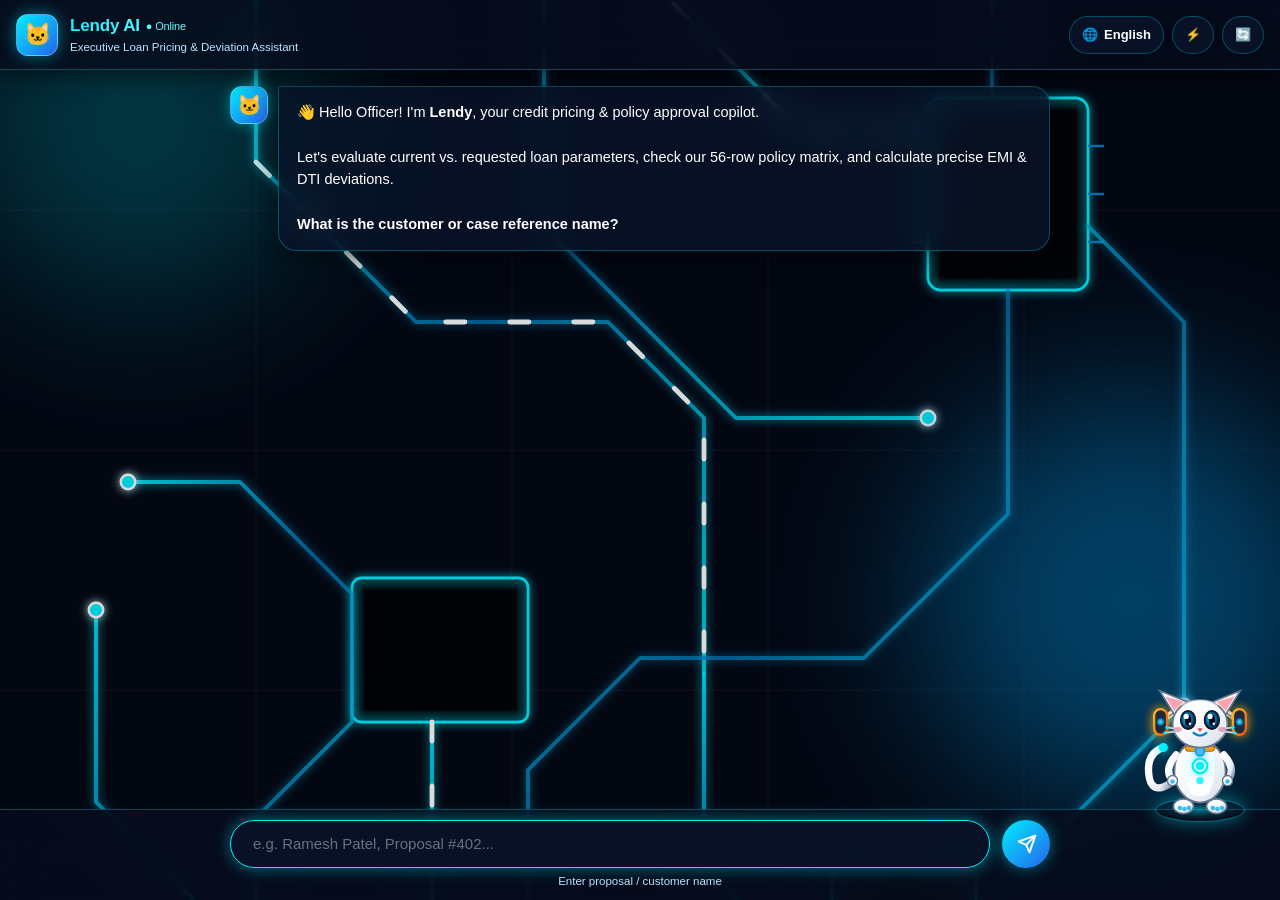
==== commit 8fa50166: "Upgrade companion stage: autonomous robot cat (4-legs, 2-legs, face-washing paw groom), dedicated fl" ====
--- a/index.html
+++ b/index.html
@@ -1,138 +1,171 @@
 <!DOCTYPE html>
-<html lang="en" data-theme="cyber-city">
+<html lang="en" data-theme="cyber-circuit">
 <head>
   <meta charset="UTF-8">
   <meta name="viewport" content="width=device-width, initial-scale=1.0, maximum-scale=1.0, user-scalable=no, viewport-fit=cover">
   <title>Lendy 🐱 — 3D Smart Loan Pricing & Deviation Assistant</title>
   <link rel="manifest" href="./manifest.json">
-  <meta name="theme-color" content="#6366f1">
+  <meta name="theme-color" content="#0284c7">
   <meta name="apple-mobile-web-app-capable" content="yes">
   <meta name="apple-mobile-web-app-status-bar-style" content="black-translucent">
+  <meta http-equiv="Cache-Control" content="no-cache, no-store, must-revalidate">
+  <meta http-equiv="Pragma" content="no-cache">
+  <meta http-equiv="Expires" content="0">
   <meta name="description" content="Lendy is an executive 3D loan pricing and deviation evaluation chatbot for credit managers and officers.">
 
   <style>
     /* ==========================================================================
-       SMARTPHONE WALLPAPER THEMES & COLOR SYSTEM
+       VIBRANT PHONE WALLPAPER THEMES & COLOR SYSTEM (INSPIRED BY USER IMAGES)
        ========================================================================== */
-    :root, [data-theme="cyber-city"] {
-      --wallpaper-bg: radial-gradient(circle at 50% 10%, #1e113a 0%, #0d091a 45%, #05040a 100%);
-      --wallpaper-overlay: 
-        radial-gradient(circle at 85% 20%, rgba(236, 72, 153, 0.25) 0%, transparent 40%),
-        radial-gradient(circle at 15% 75%, rgba(6, 182, 212, 0.25) 0%, transparent 45%),
-        linear-gradient(to bottom, rgba(5, 4, 10, 0.4) 0%, rgba(5, 4, 10, 0.85) 100%);
-      --panel-bg: rgba(18, 14, 30, 0.82);
-      --card-bg: rgba(30, 22, 50, 0.72);
-      --card-hover: rgba(48, 36, 78, 0.85);
-      --border-line: rgba(255, 255, 255, 0.12);
-      --border-glow: #38bdf8;
-      --text-main: #f8fafc;
-      --text-muted: #cbd5e1;
-      --text-subtle: #94a3b8;
-      --accent-primary: #38bdf8;
-      --accent-secondary: #c084fc;
+    :root, [data-theme="cyber-circuit"] {
+      /* Theme 1: Cyber Circuit Motherboard (Exact match of User's Image 4) */
+      --bg-base: #030712;
+      --circuit-line: #00f0ff;
+      --circuit-glow: rgba(0, 240, 255, 0.45);
+      --circuit-sub: #0284c7;
+      --panel-bg: rgba(6, 12, 28, 0.86);
+      --card-bg: rgba(10, 20, 42, 0.78);
+      --card-hover: rgba(14, 30, 64, 0.9);
+      --border-line: rgba(0, 240, 255, 0.28);
+      --border-glow: #00f0ff;
+      --text-main: #ffffff;
+      --text-muted: #bae6fd;
+      --text-subtle: #38bdf8;
+      --accent-primary: #00f0ff;
+      --accent-secondary: #818cf8;
       --accent-hot: #f43f5e;
       --accent-emerald: #10b981;
       --color-green: #34d399;
-      --color-green-bg: rgba(52, 211, 153, 0.2);
-      --color-blue: #60a5fa;
-      --color-blue-bg: rgba(96, 165, 250, 0.2);
+      --color-green-bg: rgba(52, 211, 153, 0.22);
+      --color-blue: #38bdf8;
+      --color-blue-bg: rgba(56, 189, 248, 0.22);
       --color-amber: #fbbf24;
-      --color-amber-bg: rgba(251, 191, 36, 0.2);
+      --color-amber-bg: rgba(251, 191, 36, 0.22);
       --color-red: #f87171;
-      --color-red-bg: rgba(248, 113, 113, 0.22);
-      --btn-grad: linear-gradient(135deg, #06b6d4, #8b5cf6);
-      --bubble-user-grad: linear-gradient(135deg, #6366f1, #a855f7);
+      --color-red-bg: rgba(248, 113, 113, 0.25);
+      --btn-grad: linear-gradient(135deg, #00f0ff, #2563eb);
+      --bubble-user-grad: linear-gradient(135deg, #0284c7, #4f46e5);
       --font-stack: -apple-system, BlinkMacSystemFont, "Segoe UI", "Inter", Roboto, sans-serif;
     }
 
     [data-theme="cosmic-nebula"] {
-      --wallpaper-bg: radial-gradient(circle at 50% 20%, #2e1065 0%, #0f0728 50%, #030014 100%);
-      --wallpaper-overlay: 
-        radial-gradient(circle at 20% 30%, rgba(168, 85, 247, 0.3) 0%, transparent 45%),
-        radial-gradient(circle at 80% 80%, rgba(59, 130, 246, 0.28) 0%, transparent 50%),
-        linear-gradient(to bottom, rgba(3, 0, 20, 0.35) 0%, rgba(3, 0, 20, 0.85) 100%);
-      --panel-bg: rgba(20, 10, 42, 0.85);
-      --card-bg: rgba(38, 20, 75, 0.72);
-      --card-hover: rgba(58, 30, 110, 0.85);
-      --border-line: rgba(255, 255, 255, 0.14);
+      /* Theme 2: Deep Cosmic Nebula & Stardust */
+      --bg-base: #09021a;
+      --circuit-line: #c084fc;
+      --circuit-glow: rgba(192, 132, 252, 0.45);
+      --circuit-sub: #7c3aed;
+      --panel-bg: rgba(18, 8, 38, 0.88);
+      --card-bg: rgba(30, 14, 62, 0.8);
+      --card-hover: rgba(48, 22, 95, 0.92);
+      --border-line: rgba(192, 132, 252, 0.3);
       --border-glow: #c084fc;
-      --text-main: #fdf4ff;
-      --text-muted: #e9d5ff;
-      --text-subtle: #a855f7;
+      --text-main: #ffffff;
+      --text-muted: #f5d0fe;
+      --text-subtle: #c084fc;
       --accent-primary: #c084fc;
       --accent-secondary: #60a5fa;
       --accent-hot: #f472b6;
       --accent-emerald: #34d399;
       --color-green: #34d399;
-      --color-green-bg: rgba(52, 211, 153, 0.2);
+      --color-green-bg: rgba(52, 211, 153, 0.22);
       --color-blue: #60a5fa;
-      --color-blue-bg: rgba(96, 165, 250, 0.2);
+      --color-blue-bg: rgba(96, 165, 250, 0.22);
       --color-amber: #fbbf24;
-      --color-amber-bg: rgba(251, 191, 36, 0.2);
+      --color-amber-bg: rgba(251, 191, 36, 0.22);
       --color-red: #f87171;
-      --color-red-bg: rgba(248, 113, 113, 0.22);
-      --btn-grad: linear-gradient(135deg, #a855f7, #ec4899);
-      --bubble-user-grad: linear-gradient(135deg, #7c3aed, #db2777);
+      --color-red-bg: rgba(248, 113, 113, 0.25);
+      --btn-grad: linear-gradient(135deg, #c084fc, #db2777);
+      --bubble-user-grad: linear-gradient(135deg, #7c3aed, #c026d3);
+    }
+
+    [data-theme="neo-tokyo"] {
+      /* Theme 3: Neo Tokyo Cyberpunk Skyline */
+      --bg-base: #060814;
+      --circuit-line: #f43f5e;
+      --circuit-glow: rgba(244, 63, 94, 0.45);
+      --circuit-sub: #06b6d4;
+      --panel-bg: rgba(10, 14, 28, 0.88);
+      --card-bg: rgba(20, 24, 46, 0.8);
+      --card-hover: rgba(32, 38, 72, 0.92);
+      --border-line: rgba(244, 63, 94, 0.3);
+      --border-glow: #f43f5e;
+      --text-main: #ffffff;
+      --text-muted: #fecdd3;
+      --text-subtle: #fda4af;
+      --accent-primary: #f43f5e;
+      --accent-secondary: #38bdf8;
+      --accent-hot: #fbbf24;
+      --accent-emerald: #10b981;
+      --color-green: #34d399;
+      --color-green-bg: rgba(52, 211, 153, 0.22);
+      --color-blue: #38bdf8;
+      --color-blue-bg: rgba(56, 189, 248, 0.22);
+      --color-amber: #fbbf24;
+      --color-amber-bg: rgba(251, 191, 36, 0.22);
+      --color-red: #f87171;
+      --color-red-bg: rgba(248, 113, 113, 0.25);
+      --btn-grad: linear-gradient(135deg, #f43f5e, #8b5cf6);
+      --bubble-user-grad: linear-gradient(135deg, #e11d48, #6366f1);
     }
 
     [data-theme="sunset-gold"] {
-      --wallpaper-bg: radial-gradient(circle at 50% 0%, #431407 0%, #1c0a06 45%, #0a0302 100%);
-      --wallpaper-overlay: 
-        radial-gradient(circle at 80% 25%, rgba(245, 158, 11, 0.3) 0%, transparent 45%),
-        radial-gradient(circle at 20% 70%, rgba(225, 29, 72, 0.25) 0%, transparent 50%),
-        linear-gradient(to bottom, rgba(10, 3, 2, 0.35) 0%, rgba(10, 3, 2, 0.85) 100%);
-      --panel-bg: rgba(32, 12, 8, 0.85);
-      --card-bg: rgba(56, 22, 14, 0.72);
-      --card-hover: rgba(84, 34, 22, 0.85);
-      --border-line: rgba(255, 255, 255, 0.14);
+      /* Theme 4: Sunset Gold Obsidian */
+      --bg-base: #0d0603;
+      --circuit-line: #f59e0b;
+      --circuit-glow: rgba(245, 158, 11, 0.45);
+      --circuit-sub: #ea580c;
+      --panel-bg: rgba(24, 10, 6, 0.88);
+      --card-bg: rgba(42, 18, 10, 0.8);
+      --card-hover: rgba(64, 28, 16, 0.92);
+      --border-line: rgba(245, 158, 11, 0.3);
       --border-glow: #f59e0b;
-      --text-main: #fffbeb;
-      --text-muted: #fde68a;
-      --text-subtle: #b45309;
+      --text-main: #ffffff;
+      --text-muted: #fef3c7;
+      --text-subtle: #f59e0b;
       --accent-primary: #f59e0b;
       --accent-secondary: #f43f5e;
-      --accent-hot: #f97316;
+      --accent-hot: #ea580c;
       --accent-emerald: #10b981;
       --color-green: #34d399;
-      --color-green-bg: rgba(52, 211, 153, 0.2);
+      --color-green-bg: rgba(52, 211, 153, 0.22);
       --color-blue: #38bdf8;
-      --color-blue-bg: rgba(56, 189, 248, 0.2);
+      --color-blue-bg: rgba(56, 189, 248, 0.22);
       --color-amber: #fbbf24;
-      --color-amber-bg: rgba(251, 191, 36, 0.2);
+      --color-amber-bg: rgba(251, 191, 36, 0.22);
       --color-red: #f87171;
-      --color-red-bg: rgba(248, 113, 113, 0.22);
+      --color-red-bg: rgba(248, 113, 113, 0.25);
       --btn-grad: linear-gradient(135deg, #f59e0b, #e11d48);
       --bubble-user-grad: linear-gradient(135deg, #ea580c, #be123c);
     }
 
-    [data-theme="emerald-aurora"] {
-      --wallpaper-bg: radial-gradient(circle at 50% 10%, #064e3b 0%, #022c22 45%, #01140e 100%);
-      --wallpaper-overlay: 
-        radial-gradient(circle at 20% 30%, rgba(52, 211, 153, 0.28) 0%, transparent 45%),
-        radial-gradient(circle at 80% 70%, rgba(6, 182, 212, 0.25) 0%, transparent 45%),
-        linear-gradient(to bottom, rgba(1, 20, 14, 0.35) 0%, rgba(1, 20, 14, 0.85) 100%);
-      --panel-bg: rgba(8, 38, 30, 0.85);
-      --card-bg: rgba(14, 58, 46, 0.72);
-      --card-hover: rgba(22, 88, 70, 0.85);
-      --border-line: rgba(255, 255, 255, 0.13);
+    [data-theme="emerald-matrix"] {
+      /* Theme 5: Emerald Digital Matrix */
+      --bg-base: #02120b;
+      --circuit-line: #10b981;
+      --circuit-glow: rgba(16, 185, 129, 0.45);
+      --circuit-sub: #059669;
+      --panel-bg: rgba(4, 26, 18, 0.88);
+      --card-bg: rgba(8, 44, 30, 0.8);
+      --card-hover: rgba(14, 68, 46, 0.92);
+      --border-line: rgba(16, 185, 129, 0.3);
       --border-glow: #10b981;
-      --text-main: #f0fdf4;
-      --text-muted: #bbf7d0;
-      --text-subtle: #059669;
+      --text-main: #ffffff;
+      --text-muted: #d1fae5;
+      --text-subtle: #34d399;
       --accent-primary: #10b981;
       --accent-secondary: #06b6d4;
       --accent-hot: #f43f5e;
       --accent-emerald: #34d399;
       --color-green: #34d399;
-      --color-green-bg: rgba(52, 211, 153, 0.2);
+      --color-green-bg: rgba(52, 211, 153, 0.22);
       --color-blue: #38bdf8;
-      --color-blue-bg: rgba(56, 189, 248, 0.2);
+      --color-blue-bg: rgba(56, 189, 248, 0.22);
       --color-amber: #fbbf24;
-      --color-amber-bg: rgba(251, 191, 36, 0.2);
+      --color-amber-bg: rgba(251, 191, 36, 0.22);
       --color-red: #f87171;
-      --color-red-bg: rgba(248, 113, 113, 0.22);
-      --btn-grad: linear-gradient(135deg, #10b981, #06b6d4);
-      --bubble-user-grad: linear-gradient(135deg, #059669, #0284c7);
+      --color-red-bg: rgba(248, 113, 113, 0.25);
+      --btn-grad: linear-gradient(135deg, #10b981, #0284c7);
+      --bubble-user-grad: linear-gradient(135deg, #059669, #0ea5e9);
     }
 
     * {
@@ -147,7 +180,7 @@
       height: 100%;
       height: 100dvh;
       overflow: hidden;
-      background: var(--wallpaper-bg);
+      background: var(--bg-base);
       color: var(--text-main);
       font-family: var(--font-stack);
       font-size: 15px;
@@ -164,41 +197,63 @@
       padding-right: env(safe-area-inset-right);
     }
 
-    /* Smartphone Wallpaper Overlay */
+    /* ==========================================================================
+       GLOWING CIRCUIT BOARD WALLPAPER BACKGROUND (EXACT MATCH OF USER IMAGE 4)
+       ========================================================================== */
     .wallpaper-art {
       position: fixed;
       inset: 0;
-      background: var(--wallpaper-overlay);
       pointer-events: none;
       z-index: 0;
-    }
-
-    /* Ambient Floating Bokeh Lights */
+      overflow: hidden;
+      background: var(--bg-base);
+    }
+
+    /* High-Definition SVG Circuit Board Wallpaper Pattern */
+    .circuit-wallpaper-svg {
+      position: absolute;
+      inset: 0;
+      width: 100%;
+      height: 100%;
+      opacity: 0.85;
+      object-fit: cover;
+    }
+
     .bokeh-light {
       position: absolute;
       border-radius: 50%;
-      filter: blur(60px);
+      filter: blur(80px);
       pointer-events: none;
-      opacity: 0.6;
-      animation: float-bokeh 18s infinite alternate ease-in-out;
-    }
-
-    .b1 { width: 320px; height: 320px; background: var(--accent-primary); top: -40px; left: -30px; }
-    .b2 { width: 380px; height: 380px; background: var(--accent-secondary); bottom: 15%; right: -50px; animation-duration: 22s; }
+      opacity: 0.45;
+      animation: float-bokeh 16s infinite alternate ease-in-out;
+    }
+
+    .b1 { width: 360px; height: 360px; background: var(--circuit-glow); top: -60px; left: -40px; }
+    .b2 { width: 420px; height: 420px; background: var(--circuit-sub); bottom: 10%; right: -60px; animation-duration: 20s; }
 
     @keyframes float-bokeh {
       0% { transform: translateY(0) scale(1); }
-      100% { transform: translateY(40px) scale(1.15); }
+      100% { transform: translateY(45px) scale(1.15); }
+    }
+
+    /* Circuit light pulses running through traces */
+    @keyframes circuit-pulse {
+      0%, 100% { opacity: 0.3; stroke-dashoffset: 0; }
+      50% { opacity: 0.9; stroke-dashoffset: -40; }
+    }
+    .circuit-stream {
+      stroke-dasharray: 12, 28;
+      animation: circuit-pulse 4s infinite linear;
     }
 
     /* ==========================================================================
        HEADER & NAVIGATION BAR
        ========================================================================== */
     .app-header {
-      height: 72px;
+      height: 70px;
       background: var(--panel-bg);
-      backdrop-filter: blur(20px);
-      -webkit-backdrop-filter: blur(20px);
+      backdrop-filter: blur(24px);
+      -webkit-backdrop-filter: blur(24px);
       border-bottom: 1px solid var(--border-line);
       display: flex;
       align-items: center;
@@ -206,13 +261,26 @@
       padding: 0 16px;
       flex-shrink: 0;
       z-index: 30;
-      box-shadow: 0 4px 20px rgba(0, 0, 0, 0.45);
+      box-shadow: 0 4px 25px rgba(0, 0, 0, 0.6);
     }
 
     .header-left {
       display: flex;
       align-items: center;
-      gap: 10px;
+      gap: 12px;
+    }
+
+    .header-logo {
+      width: 42px;
+      height: 42px;
+      border-radius: 12px;
+      background: var(--btn-grad);
+      display: flex;
+      align-items: center;
+      justify-content: center;
+      font-size: 22px;
+      box-shadow: 0 0 16px var(--circuit-glow);
+      border: 1px solid rgba(255, 255, 255, 0.25);
     }
 
     .header-titles h1 {
@@ -222,7 +290,7 @@
       display: flex;
       align-items: center;
       gap: 6px;
-      background: linear-gradient(135deg, var(--accent-primary), var(--accent-secondary));
+      background: linear-gradient(135deg, var(--accent-primary), #ffffff);
       -webkit-background-clip: text;
       -webkit-text-fill-color: transparent;
     }
@@ -239,7 +307,6 @@
       gap: 8px;
     }
 
-    /* Language Switcher Dropdown Button */
     .lang-selector-btn, .theme-selector-btn, .reset-btn {
       min-height: 38px;
       padding: 0 12px;
@@ -248,50 +315,51 @@
       border-radius: 9999px;
       color: var(--text-main);
       font-size: 13px;
-      font-weight: 700;
+      font-weight: 600;
       cursor: pointer;
-      display: inline-flex;
+      display: flex;
       align-items: center;
       gap: 6px;
-      transition: all 0.2s cubic-bezier(0.4, 0, 0.2, 1);
-      box-shadow: 0 2px 8px rgba(0, 0, 0, 0.25);
+      transition: all 0.2s ease;
+      backdrop-filter: blur(10px);
+      box-shadow: 0 2px 8px rgba(0, 0, 0, 0.3);
     }
 
     .lang-selector-btn:hover, .theme-selector-btn:hover, .reset-btn:hover {
-      background: var(--card-hover);
       border-color: var(--border-glow);
+      box-shadow: 0 0 12px var(--circuit-glow);
       transform: translateY(-1px);
     }
 
     /* ==========================================================================
-       CHAT CONTAINER STREAM
+       CHAT HISTORY CONTAINER
        ========================================================================== */
     .chat-container {
       flex: 1;
       overflow-y: auto;
-      overflow-x: hidden;
-      padding: 16px 16px 24px 16px;
+      padding: 16px 16px 180px 16px; /* Bottom padding keeps room for floating companion */
       display: flex;
       flex-direction: column;
       gap: 16px;
-      scroll-behavior: smooth;
       position: relative;
       z-index: 10;
+      scroll-behavior: smooth;
+    }
+
+    .chat-container::-webkit-scrollbar {
+      width: 5px;
+    }
+    .chat-container::-webkit-scrollbar-thumb {
+      background: var(--border-line);
+      border-radius: 4px;
     }
 
     .message-row {
       display: flex;
       gap: 10px;
-      max-width: 860px;
+      max-width: 820px;
       width: 100%;
       margin: 0 auto;
-      opacity: 0;
-      transform: translateY(10px);
-      animation: msg-enter 0.28s ease-out forwards;
-    }
-
-    @keyframes msg-enter {
-      to { opacity: 1; transform: translateY(0); }
     }
 
     .message-row.user {
@@ -299,8 +367,8 @@
     }
 
     .avatar-badge {
-      width: 40px;
-      height: 40px;
+      width: 38px;
+      height: 38px;
       border-radius: 12px;
       background: var(--btn-grad);
       display: flex;
@@ -308,19 +376,19 @@
       justify-content: center;
       font-size: 20px;
       flex-shrink: 0;
-      box-shadow: 0 4px 14px rgba(6, 182, 212, 0.35);
-      border: 1px solid rgba(255, 255, 255, 0.2);
+      box-shadow: 0 0 14px var(--circuit-glow);
+      border: 1px solid rgba(255, 255, 255, 0.25);
     }
 
     .message-bubble {
       padding: 14px 18px;
-      border-radius: 16px;
+      border-radius: 18px;
       line-height: 1.55;
       font-size: 14.5px;
       position: relative;
       word-break: break-word;
-      backdrop-filter: blur(14px);
-      -webkit-backdrop-filter: blur(14px);
+      backdrop-filter: blur(16px);
+      -webkit-backdrop-filter: blur(16px);
     }
 
     .message-row.bot .message-bubble {
@@ -328,15 +396,15 @@
       border: 1px solid var(--border-line);
       color: var(--text-main);
       border-top-left-radius: 4px;
-      box-shadow: 0 4px 20px rgba(0, 0, 0, 0.3);
+      box-shadow: 0 6px 24px rgba(0, 0, 0, 0.5);
     }
 
     .message-row.user .message-bubble {
       background: var(--bubble-user-grad);
       color: #ffffff;
       border-top-right-radius: 4px;
-      box-shadow: 0 4px 16px rgba(99, 102, 241, 0.35);
-      border: 1px solid rgba(255, 255, 255, 0.2);
+      box-shadow: 0 6px 20px rgba(0, 0, 0, 0.4);
+      border: 1px solid rgba(255, 255, 255, 0.25);
       font-weight: 500;
     }
 
@@ -353,7 +421,7 @@
       height: 8px;
       background: var(--accent-primary);
       border-radius: 50%;
-      box-shadow: 0 0 6px var(--accent-primary);
+      box-shadow: 0 0 8px var(--accent-primary);
       animation: dot-glow 1.4s infinite ease-in-out both;
     }
 
@@ -374,7 +442,7 @@
       border-radius: 16px;
       overflow: hidden;
       margin-top: 12px;
-      box-shadow: 0 10px 30px rgba(0, 0, 0, 0.45);
+      box-shadow: 0 10px 32px rgba(0, 0, 0, 0.6);
     }
 
     .status-card-header {
@@ -391,28 +459,28 @@
       background: var(--color-green-bg);
       color: var(--color-green);
       border-bottom-color: rgba(52, 211, 153, 0.4);
-      box-shadow: inset 0 0 20px rgba(52, 211, 153, 0.1);
+      box-shadow: inset 0 0 20px rgba(52, 211, 153, 0.15);
     }
 
     .status-card-header.blue {
       background: var(--color-blue-bg);
       color: var(--color-blue);
-      border-bottom-color: rgba(96, 165, 250, 0.4);
-      box-shadow: inset 0 0 20px rgba(96, 165, 250, 0.1);
+      border-bottom-color: rgba(56, 189, 248, 0.4);
+      box-shadow: inset 0 0 20px rgba(56, 189, 248, 0.15);
     }
 
     .status-card-header.amber {
       background: var(--color-amber-bg);
       color: var(--color-amber);
       border-bottom-color: rgba(251, 191, 36, 0.4);
-      box-shadow: inset 0 0 20px rgba(251, 191, 36, 0.1);
+      box-shadow: inset 0 0 20px rgba(251, 191, 36, 0.15);
     }
 
     .status-card-header.red {
       background: var(--color-red-bg);
       color: var(--color-red);
       border-bottom-color: rgba(248, 113, 113, 0.4);
-      box-shadow: inset 0 0 25px rgba(248, 113, 113, 0.2);
+      box-shadow: inset 0 0 25px rgba(248, 113, 113, 0.25);
     }
 
     .status-card-body {
@@ -459,7 +527,7 @@
     }
 
     .comparison-table th {
-      background: rgba(255, 255, 255, 0.04);
+      background: rgba(255, 255, 255, 0.05);
       color: var(--text-muted);
       font-weight: 700;
       text-transform: uppercase;
@@ -492,7 +560,7 @@
       grid-template-columns: repeat(2, 1fr);
       gap: 10px;
       padding: 14px;
-      background: rgba(0, 0, 0, 0.2);
+      background: rgba(0, 0, 0, 0.3);
     }
 
     @media (min-width: 600px) {
@@ -500,239 +568,327 @@
     }
 
     .stat-cell {
-      background: var(--card-bg);
+      background: rgba(255, 255, 255, 0.03);
       border: 1px solid var(--border-line);
       border-radius: 12px;
-      padding: 10px 14px;
+      padding: 12px;
     }
 
     .stat-title {
       font-size: 11px;
-      color: var(--text-muted);
       text-transform: uppercase;
+      letter-spacing: 0.05em;
+      color: var(--text-subtle);
       font-weight: 700;
+      margin-bottom: 4px;
     }
 
     .stat-num {
-      font-size: 16px;
+      font-size: 18px;
       font-weight: 800;
-      margin: 3px 0;
       color: var(--text-main);
     }
 
     .stat-sub {
       font-size: 11px;
-      color: var(--text-subtle);
+      color: var(--text-muted);
+      margin-top: 2px;
     }
 
     .alert-banner {
-      margin: 12px 14px;
       padding: 12px 16px;
-      border-radius: 12px;
+      display: flex;
+      align-items: center;
+      gap: 10px;
+      font-size: 13px;
+      font-weight: 600;
+    }
+
+    .alert-banner.amber {
       background: var(--color-amber-bg);
-      border: 1px solid rgba(251, 191, 36, 0.4);
-      color: #fef3c7;
-      font-size: 13px;
-      display: flex;
-      align-items: flex-start;
-      gap: 10px;
-      box-shadow: 0 4px 14px rgba(251, 191, 36, 0.15);
+      color: var(--color-amber);
+      border-top: 1px solid rgba(251, 191, 36, 0.3);
     }
 
     /* ==========================================================================
-       TAPPABLE QUICK-REPLY CHIPS
+       TAPPABLE CHIPS
        ========================================================================== */
     .chips-area {
-      padding: 8px 16px 12px 16px;
       display: flex;
       flex-wrap: wrap;
       gap: 8px;
-      justify-content: flex-start;
-      max-width: 860px;
-      width: 100%;
+      padding: 8px 16px;
+      max-width: 820px;
       margin: 0 auto;
       z-index: 20;
     }
 
     .action-chip {
       min-height: 44px;
-      padding: 10px 16px;
+      padding: 0 16px;
       background: var(--card-bg);
-      backdrop-filter: blur(12px);
-      -webkit-backdrop-filter: blur(12px);
       border: 1px solid var(--border-line);
       border-radius: 9999px;
       color: var(--text-main);
-      font-size: 14px;
+      font-size: 13.5px;
       font-weight: 600;
       cursor: pointer;
       display: inline-flex;
       align-items: center;
-      gap: 7px;
+      gap: 8px;
       transition: all 0.2s cubic-bezier(0.4, 0, 0.2, 1);
-      box-shadow: 0 2px 8px rgba(0, 0, 0, 0.2);
+      backdrop-filter: blur(14px);
+      box-shadow: 0 3px 12px rgba(0, 0, 0, 0.35);
     }
 
     .action-chip:hover {
       background: var(--card-hover);
       border-color: var(--border-glow);
       transform: translateY(-2px);
-      box-shadow: 0 6px 18px rgba(6, 182, 212, 0.3);
+      box-shadow: 0 0 14px var(--circuit-glow);
     }
 
     .action-chip:active {
-      transform: scale(0.96);
+      transform: translateY(0);
     }
 
     .action-chip.primary-glow {
-      background: var(--btn-grad);
-      color: #ffffff;
-      border-color: rgba(255, 255, 255, 0.35);
-      box-shadow: 0 4px 18px rgba(139, 92, 246, 0.4);
+      border-color: var(--accent-primary);
+      box-shadow: 0 0 12px var(--circuit-glow);
+      background: rgba(0, 240, 255, 0.12);
     }
 
     /* ==========================================================================
-       TALKING TOM STYLE 3D STANDING REAL CAT COMPANION NEAR SEND BUTTON
+       DEDICATED 3D ROBOT CAT COMPANION STAGE (IMAGE 2 & 3 INSPIRED)
+       Positioned gracefully floating above the input dock on the right
        ========================================================================== */
-    .input-bar-container {
-      background: var(--panel-bg);
-      backdrop-filter: blur(20px);
-      -webkit-backdrop-filter: blur(20px);
-      border-top: 1px solid var(--border-line);
-      padding: 10px 16px;
-      flex-shrink: 0;
-      z-index: 30;
-      position: relative;
-    }
-
-    .input-row-wrapper {
-      max-width: 860px;
-      margin: 0 auto;
-      display: flex;
-      align-items: flex-end;
-      gap: 12px;
-      position: relative;
-    }
-
-    /* Standing 3D Real Cat Container */
-    .cat-tom-stage {
-      position: relative;
-      width: 72px;
-      height: 94px;
+    .companion-dock {
+      position: fixed;
+      right: 18px;
+      bottom: 76px; /* Sits right above input bar */
+      width: 125px;
+      height: 155px;
+      z-index: 40;
       display: flex;
       flex-direction: column;
       align-items: center;
       justify-content: flex-end;
+      pointer-events: none; /* Allows scrolling chat behind it */
+    }
+
+    /* Holographic Base Pedestal Ring */
+    .holo-pedestal {
+      position: absolute;
+      bottom: 2px;
+      width: 90px;
+      height: 24px;
+      border-radius: 50%;
+      background: radial-gradient(ellipse, var(--circuit-glow) 0%, rgba(0, 240, 255, 0.1) 40%, transparent 70%);
+      border: 1px solid var(--circuit-glow);
+      box-shadow: 0 0 18px var(--circuit-glow);
+      animation: holo-scan 3s infinite alternate ease-in-out;
+      pointer-events: none;
+    }
+
+    @keyframes holo-scan {
+      0% { transform: scale(0.95); opacity: 0.6; }
+      100% { transform: scale(1.05); opacity: 1; box-shadow: 0 0 24px var(--border-glow); }
+    }
+
+    .robot-cat-interactive {
+      position: relative;
+      width: 110px;
+      height: 140px;
+      pointer-events: auto; /* Clickable & Hoverable */
       cursor: pointer;
-      perspective: 800px;
-      flex-shrink: 0;
-      margin-bottom: 2px;
-    }
-
-    .cat-tom-body-3d {
-      width: 68px;
-      height: 90px;
-      transform-style: preserve-3d;
-      transition: transform 0.2s ease-out;
       transform-origin: center bottom;
-      position: relative;
-    }
-
-    /* Breathing & Standing Idling Animation */
-    @keyframes tom-breathe {
-      0%, 100% { transform: translateY(0) scaleY(1); }
-      50% { transform: translateY(-2px) scaleY(1.02); }
-    }
-    .tom-standing {
-      animation: tom-breathe 2.4s infinite ease-in-out;
-    }
-
-    /* Laughing / Giggling 3D Animation like Talking Tom */
-    @keyframes tom-laugh {
-      0%, 100% { transform: translateY(0) rotate(0deg) scale(1); }
-      20% { transform: translateY(-5px) rotate(-3deg) scale(1.06); }
-      40% { transform: translateY(0) rotate(3deg) scale(1.02); }
-      60% { transform: translateY(-6px) rotate(-2deg) scale(1.08); }
-      80% { transform: translateY(-2px) rotate(2deg) scale(1.04); }
-    }
-    .tom-laughing {
-      animation: tom-laugh 0.7s infinite ease-in-out !important;
-    }
-
-    /* Tail Swaying Animation */
-    @keyframes tom-tail-sway {
-      0%, 100% { transform: rotate(0deg); }
-      50% { transform: rotate(24deg) skewX(10deg); }
-    }
-    .tom-tail {
-      transform-origin: 22px 70px;
-      animation: tom-tail-sway 1.8s infinite ease-in-out;
-    }
-
-    /* Ear Twitching Animation */
-    @keyframes tom-ear-wiggle {
-      0%, 88%, 100% { transform: rotate(0deg); }
-      92% { transform: rotate(-5deg); }
-      96% { transform: rotate(4deg); }
-    }
-    .tom-ears {
-      transform-origin: 34px 18px;
-      animation: tom-ear-wiggle 4.5s infinite;
-    }
-
-    /* Talking mouth jaw animation */
-    @keyframes tom-jaw-talk {
-      0%, 100% { transform: scaleY(1); }
-      50% { transform: scaleY(1.9); }
-    }
-    .tom-talking .tom-jaw {
-      animation: tom-jaw-talk 0.22s infinite alternate ease-in-out;
-      transform-origin: center;
-    }
-
-    /* 3D Cat Speech Bubble */
-    .cat-speech-bubble {
+      transition: transform 0.3s cubic-bezier(0.34, 1.56, 0.64, 1);
+    }
+
+    /* Cat Speech Bubble */
+    .companion-speech {
       position: absolute;
-      bottom: 96px;
-      right: -10px;
-      background: var(--card-bg);
+      bottom: 142px;
+      right: 6px;
+      background: var(--panel-bg);
       border: 1px solid var(--border-glow);
-      padding: 6px 12px;
-      border-radius: 14px;
-      font-size: 12.5px;
-      font-weight: 800;
+      padding: 7px 14px;
+      border-radius: 16px;
+      font-size: 12px;
+      font-weight: 700;
       color: var(--accent-primary);
       white-space: nowrap;
       pointer-events: none;
       opacity: 0;
       transform: translateY(8px) scale(0.85);
       transition: all 0.28s cubic-bezier(0.34, 1.56, 0.64, 1);
-      box-shadow: 0 6px 20px rgba(0, 0, 0, 0.45);
+      box-shadow: 0 6px 20px rgba(0, 0, 0, 0.6);
       z-index: 50;
     }
 
-    .cat-speech-bubble.active {
+    .companion-speech.active {
       opacity: 1;
       transform: translateY(0) scale(1);
     }
 
-    .cat-speech-bubble::after {
+    .companion-speech::after {
       content: "";
       position: absolute;
       bottom: -6px;
-      right: 32px;
+      right: 36px;
       border-width: 6px 6px 0;
       border-style: solid;
       border-color: var(--border-glow) transparent transparent;
     }
 
-    /* Floor Shadow Under 3D Standing Cat */
-    .cat-floor-shadow {
-      width: 48px;
-      height: 9px;
-      background: radial-gradient(ellipse, rgba(0, 0, 0, 0.6) 0%, transparent 70%);
-      border-radius: 50%;
-      margin-top: -3px;
+    /* ==========================================================================
+       LIFELIKE AUTONOMOUS ANIMATIONS: 4 LEGS <-> 2 LEGS, FACE WASHING, LAUGHING
+       ========================================================================== */
+
+    /* Breathing cycle */
+    @keyframes cat-idle-breathe {
+      0%, 100% { transform: translateY(0) scaleY(1); }
+      50% { transform: translateY(-3px) scaleY(1.02); }
+    }
+    .anim-breathe {
+      animation: cat-idle-breathe 2.6s infinite ease-in-out;
+    }
+
+    /* Tail swaying */
+    @keyframes cat-tail-wag {
+      0%, 100% { transform: rotate(0deg); }
+      50% { transform: rotate(26deg); }
+    }
+    .anim-tail {
+      transform-origin: 26px 105px;
+      animation: cat-tail-wag 2s infinite ease-in-out;
+    }
+
+    /* Headphone ear-cups twitching */
+    @keyframes ear-twitch {
+      0%, 85%, 100% { transform: rotate(0deg); }
+      90% { transform: rotate(-5deg); }
+      95% { transform: rotate(4deg); }
+    }
+    .anim-headphones {
+      transform-origin: 60px 45px;
+      animation: ear-twitch 5s infinite;
+    }
+
+    /* Chest reactor light pulsation */
+    @keyframes reactor-pulse {
+      0%, 100% { opacity: 0.65; transform: scale(1); }
+      50% { opacity: 1; transform: scale(1.18); filter: drop-shadow(0 0 8px #00f0ff); }
+    }
+    .anim-core {
+      transform-origin: 60px 88px;
+      animation: reactor-pulse 1.8s infinite ease-in-out;
+    }
+
+    /* Talking mouth jaw animation */
+    @keyframes cat-talk-jaw {
+      0%, 100% { transform: scaleY(1); }
+      50% { transform: scaleY(1.9); }
+    }
+    .talking-now .mouth-jaw {
+      animation: cat-talk-jaw 0.22s infinite alternate ease-in-out;
+      transform-origin: center;
+    }
+
+    /* Face Washing / Paw Grooming Animation (Exact match of User's Request!) */
+    @keyframes paw-wash-face {
+      0% { transform: translate(0, 0) rotate(0deg); }
+      20% { transform: translate(-10px, -24px) rotate(-35deg); }
+      40% { transform: translate(-16px, -28px) rotate(-45deg); }
+      60% { transform: translate(-8px, -20px) rotate(-30deg); }
+      80% { transform: translate(-14px, -26px) rotate(-40deg); }
+      100% { transform: translate(0, 0) rotate(0deg); }
+    }
+    .washing-face .arm-right-paw {
+      animation: paw-wash-face 1.8s infinite ease-in-out !important;
+      transform-origin: 78px 84px;
+    }
+
+    /* Head tilts blissfully during face-wash */
+    @keyframes head-tilt-wash {
+      0%, 100% { transform: rotate(0deg); }
+      50% { transform: rotate(6deg) translateY(-2px); }
+    }
+    .washing-face .cat-head-group {
+      animation: head-tilt-wash 1.8s infinite ease-in-out;
+      transform-origin: 60px 48px;
+    }
+
+    /* Laughing / Giggling like Talking Tom */
+    @keyframes cat-laugh-bounce {
+      0%, 100% { transform: translateY(0) rotate(0deg) scale(1); }
+      20% { transform: translateY(-7px) rotate(-4deg) scale(1.08); }
+      40% { transform: translateY(0) rotate(4deg) scale(1.04); }
+      60% { transform: translateY(-8px) rotate(-3deg) scale(1.1); }
+      80% { transform: translateY(-2px) rotate(2deg) scale(1.05); }
+    }
+    .laughing-now {
+      animation: cat-laugh-bounce 0.65s infinite ease-in-out !important;
+    }
+
+    /* Posture transitions between 4 legs and 2 legs */
+    .posture-4legs .torso-body {
+      transform: translateY(10px) scaleY(0.9);
+      transform-origin: center bottom;
+      transition: transform 0.4s ease;
+    }
+    .posture-4legs .hind-standing-legs {
+      opacity: 0;
+      transition: opacity 0.3s;
+    }
+    .posture-4legs .hind-folded-legs {
+      opacity: 1;
+      transition: opacity 0.3s;
+    }
+    .posture-4legs .front-paws-floor {
+      opacity: 1;
+      transition: opacity 0.3s;
+    }
+
+    .posture-2legs .torso-body {
+      transform: translateY(0) scaleY(1);
+      transform-origin: center bottom;
+      transition: transform 0.4s ease;
+    }
+    .posture-2legs .hind-standing-legs {
+      opacity: 1;
+      transition: opacity 0.3s;
+    }
+    .posture-2legs .hind-folded-legs {
+      opacity: 0;
+      transition: opacity 0.3s;
+    }
+    .posture-2legs .front-paws-floor {
+      opacity: 0;
+      transition: opacity 0.3s;
+    }
+
+    /* ==========================================================================
+       STICKY BOTTOM INPUT BAR (SPACIOUS FULL WIDTH)
+       ========================================================================== */
+    .input-bar-container {
+      background: var(--panel-bg);
+      backdrop-filter: blur(24px);
+      -webkit-backdrop-filter: blur(24px);
+      border-top: 1px solid var(--border-line);
+      padding: 10px 16px;
+      flex-shrink: 0;
+      z-index: 30;
+      position: relative;
+    }
+
+    .input-row-wrapper {
+      max-width: 820px;
+      margin: 0 auto;
+      display: flex;
+      align-items: center;
+      gap: 12px;
+      position: relative;
     }
 
     .input-field-wrapper {
@@ -746,22 +902,22 @@
       background: var(--card-bg);
       border: 1px solid var(--border-line);
       border-radius: 9999px;
-      padding: 12px 20px;
+      padding: 12px 22px;
       color: var(--text-main);
       font-size: 15px;
       font-family: inherit;
       outline: none;
       transition: all 0.2s ease;
-      box-shadow: inset 0 2px 4px rgba(0, 0, 0, 0.3);
+      box-shadow: inset 0 2px 4px rgba(0, 0, 0, 0.4);
     }
 
     .chat-input:focus {
-      border-color: var(--accent-primary);
-      box-shadow: 0 0 0 3px rgba(56, 189, 248, 0.3);
+      border-color: var(--border-glow);
+      box-shadow: 0 0 16px var(--circuit-glow);
     }
 
     .chat-input::placeholder {
-      color: var(--text-subtle);
+      color: rgba(255, 255, 255, 0.4);
     }
 
     .send-action-btn {
@@ -779,12 +935,12 @@
       justify-content: center;
       transition: all 0.2s cubic-bezier(0.4, 0, 0.2, 1);
       flex-shrink: 0;
-      box-shadow: 0 4px 18px rgba(6, 182, 212, 0.4);
+      box-shadow: 0 0 16px var(--circuit-glow);
     }
 
     .send-action-btn:hover {
       transform: scale(1.08);
-      box-shadow: 0 6px 24px rgba(139, 92, 246, 0.5);
+      box-shadow: 0 0 22px var(--border-glow);
     }
 
     .send-action-btn:active {
@@ -810,7 +966,7 @@
 
     .input-hint-line {
       font-size: 11.5px;
-      color: var(--text-subtle);
+      color: var(--text-muted);
       margin-top: 5px;
       text-align: center;
     }
@@ -818,8 +974,116 @@
 </head>
 <body>
 
-  <!-- Phone Wallpaper Background & Light Orbs -->
+  <!-- ==========================================================================
+       HIGH-TECH PRINTED CIRCUIT BOARD PHONE WALLPAPER (EXACT MATCH OF IMAGE 4)
+       ========================================================================== -->
   <div class="wallpaper-art">
+    <svg class="circuit-wallpaper-svg" xmlns="http://www.w3.org/2000/svg" viewBox="0 0 800 1200" preserveAspectRatio="xMidYMid slice">
+      <defs>
+        <!-- Circuit Board Glow Filter -->
+        <filter id="neonGlow" x="-20%" y="-20%" width="140%" height="140%">
+          <feGaussianBlur stdDeviation="3" result="blur"/>
+          <feMerge>
+            <feMergeNode in="blur"/>
+            <feMergeNode in="SourceGraphic"/>
+          </feMerge>
+        </filter>
+
+        <!-- Dynamic Theme Gradients -->
+        <linearGradient id="traceGrad" x1="0%" y1="0%" x2="100%" y2="100%">
+          <stop offset="0%" stop-color="var(--circuit-line)" stop-opacity="0.9"/>
+          <stop offset="50%" stop-color="var(--circuit-sub)" stop-opacity="0.7"/>
+          <stop offset="100%" stop-color="var(--circuit-line)" stop-opacity="0.85"/>
+        </linearGradient>
+      </defs>
+
+      <!-- Deep Grid Lines -->
+      <g stroke="rgba(255,255,255,0.03)" stroke-width="1">
+        <line x1="0" y1="150" x2="800" y2="150"/>
+        <line x1="0" y1="300" x2="800" y2="300"/>
+        <line x1="0" y1="450" x2="800" y2="450"/>
+        <line x1="0" y1="600" x2="800" y2="600"/>
+        <line x1="0" y1="750" x2="800" y2="750"/>
+        <line x1="0" y1="900" x2="800" y2="900"/>
+        <line x1="0" y1="1050" x2="800" y2="1050"/>
+        <line x1="160" y1="0" x2="160" y2="1200"/>
+        <line x1="320" y1="0" x2="320" y2="1200"/>
+        <line x1="480" y1="0" x2="480" y2="1200"/>
+        <line x1="640" y1="0" x2="640" y2="1200"/>
+      </g>
+
+      <!-- Motherboard IC Microchips & SMD Pads -->
+      <g fill="rgba(0,0,0,0.55)" stroke="var(--circuit-line)" stroke-width="1.8" filter="url(#neonGlow)">
+        <rect x="120" y="220" width="80" height="80" rx="6"/>
+        <rect x="580" y="380" width="100" height="120" rx="8"/>
+        <rect x="220" y="680" width="110" height="90" rx="6"/>
+        <rect x="520" y="850" width="90" height="90" rx="8"/>
+        <rect x="80" y="960" width="70" height="70" rx="4"/>
+      </g>
+
+      <!-- Chip Pins & SMT Footprints -->
+      <g stroke="var(--circuit-sub)" stroke-width="1.5">
+        <line x1="110" y1="240" x2="120" y2="240"/>
+        <line x1="110" y1="260" x2="120" y2="260"/>
+        <line x1="110" y1="280" x2="120" y2="280"/>
+        <line x1="200" y1="240" x2="210" y2="240"/>
+        <line x1="200" y1="260" x2="210" y2="260"/>
+        <line x1="200" y1="280" x2="210" y2="280"/>
+        <line x1="580" y1="410" x2="570" y2="410"/>
+        <line x1="580" y1="440" x2="570" y2="440"/>
+        <line x1="580" y1="470" x2="570" y2="470"/>
+        <line x1="680" y1="410" x2="690" y2="410"/>
+        <line x1="680" y1="440" x2="690" y2="440"/>
+        <line x1="680" y1="470" x2="690" y2="470"/>
+      </g>
+
+      <!-- Intricate Printed Circuit Traces (45-degree angled paths like Image 4) -->
+      <g fill="none" stroke="url(#traceGrad)" stroke-width="2.4" stroke-linecap="round" stroke-linejoin="round" filter="url(#neonGlow)">
+        <!-- Trace Group 1 -->
+        <path d="M60,60 L140,60 L200,120 L200,220"/>
+        <path d="M160,20 L240,100 L360,100 L420,160 L420,320 L500,400 L580,400"/>
+        <path d="M720,80 L660,140 L660,280 L620,320 L620,380"/>
+        <path d="M300,40 L450,40 L520,110 L520,240"/>
+        
+        <!-- Trace Group 2 (Center Data Highway) -->
+        <path d="M160,300 L160,420 L260,520 L380,520 L440,580 L440,740"/>
+        <path d="M200,260 L280,260 L340,320 L340,460 L460,580 L580,580"/>
+        <path d="M630,500 L630,640 L540,730 L400,730 L330,800 L330,880"/>
+        <path d="M680,460 L740,520 L740,760 L650,850 L610,850"/>
+
+        <!-- Trace Group 3 (Lower Motherboard Bus) -->
+        <path d="M80,620 L150,620 L220,690 L220,770 L160,830 L160,960"/>
+        <path d="M270,770 L270,900 L360,990 L520,990 L560,940"/>
+        <path d="M440,740 L440,860 L490,910 L520,910"/>
+        <path d="M120,960 L120,880 L60,820 L60,700"/>
+        <path d="M570,940 L570,1080 L480,1170 L200,1170"/>
+        <path d="M610,890 L710,890 L760,940 L760,1120"/>
+      </g>
+
+      <!-- Pulsing Data Stream Packets -->
+      <g fill="none" stroke="#ffffff" stroke-width="3" stroke-linecap="round" class="circuit-stream">
+        <path d="M160,20 L240,100 L360,100 L420,160 L420,320 L500,400 L580,400"/>
+        <path d="M160,300 L160,420 L260,520 L380,520 L440,580 L440,740"/>
+        <path d="M270,770 L270,900 L360,990 L520,990 L560,940"/>
+      </g>
+
+      <!-- Circular Solder Vias & Golden Nodes (Matching Image 4) -->
+      <g fill="var(--circuit-line)" stroke="#ffffff" stroke-width="1.5" filter="url(#neonGlow)">
+        <circle cx="60" cy="60" r="4.5"/>
+        <circle cx="160" cy="20" r="4.5"/>
+        <circle cx="720" cy="80" r="4.5"/>
+        <circle cx="300" cy="40" r="4.5"/>
+        <circle cx="520" cy="240" r="4.5"/>
+        <circle cx="580" cy="580" r="4.5"/>
+        <circle cx="740" cy="760" r="4.5"/>
+        <circle cx="80" cy="620" r="4.5"/>
+        <circle cx="60" cy="700" r="4.5"/>
+        <circle cx="760" cy="1120" r="4.5"/>
+        <circle cx="200" cy="1170" r="4.5"/>
+      </g>
+    </svg>
+
+    <!-- Ambient Glowing Bokeh Orbs -->
     <div class="bokeh-light b1"></div>
     <div class="bokeh-light b2"></div>
   </div>
@@ -827,12 +1091,13 @@
   <!-- Header -->
   <header class="app-header">
     <div class="header-left">
+      <div class="header-logo">🐱</div>
       <div class="header-titles">
         <h1>
-          <span>🐱 Lendy</span>
-          <span style="font-size: 12px; font-weight: normal; color: var(--color-green);">● Active</span>
+          <span>Lendy AI</span>
+          <span style="font-size: 11px; font-weight: normal; color: var(--color-green);">● Online</span>
         </h1>
-        <p id="appSubtitle">Executive Loan Pricing & Deviation AI</p>
+        <p id="appSubtitle">Executive Loan Pricing & Deviation Assistant</p>
       </div>
     </div>
 
@@ -844,8 +1109,8 @@
       </button>
 
       <!-- Wallpaper Theme Selector -->
-      <button class="theme-selector-btn" id="themeBtn" onclick="cycleWallpaperTheme()" title="Switch Phone Wallpaper Theme">
-        <span id="themeEmoji">🏙️</span>
+      <button class="theme-selector-btn" id="themeBtn" onclick="cycleWallpaperTheme()" title="Switch Phone Wallpaper">
+        <span id="themeEmoji">⚡</span>
       </button>
 
       <!-- Restart Session -->
@@ -861,11 +1126,193 @@
   <!-- Quick Reply Tappable Chips -->
   <div class="chips-area" id="chipsArea" role="group" aria-label="Quick response options"></div>
 
-  <!-- Sticky Input Bar with Standing 3D Talking Tom Cat -->
+  <!-- ==========================================================================
+       DEDICATED 3D ROBOT CAT COMPANION STAGE (IMAGE 2 & 3 INSPIRED)
+       Perched proudly on its floating holographic dock above the input dock!
+       ========================================================================== -->
+  <div class="companion-dock" id="companionDock">
+    <!-- Holographic Scanner Pedestal Base -->
+    <div class="holo-pedestal"></div>
+
+    <!-- Live Speech Bubble -->
+    <div class="companion-speech" id="companionBubble">Ready to price! 🐾</div>
+
+    <!-- 3D Robot Cat Companion (Autonomous Animations: 4 legs, 2 legs, face-wash, laugh) -->
+    <div class="robot-cat-interactive anim-breathe posture-2legs" id="robotCat" onclick="catInteractedManually()" title="I'm Lendy! I automatically react, stand, and wash my face!">
+      <svg viewBox="0 0 120 150" style="width: 100%; height: 100%; overflow: visible;">
+        <defs>
+          <!-- Pearl-White Glossy Ceramic Shading (Image 3) -->
+          <linearGradient id="whiteCeramic" x1="0%" y1="0%" x2="100%" y2="100%">
+            <stop offset="0%" stop-color="#ffffff"/>
+            <stop offset="45%" stop-color="#f8fafc"/>
+            <stop offset="80%" stop-color="#e2e8f0"/>
+            <stop offset="100%" stop-color="#94a3b8"/>
+          </linearGradient>
+
+          <!-- Specular Curved Highlight -->
+          <linearGradient id="glossHighlight" x1="0%" y1="0%" x2="0%" y2="100%">
+            <stop offset="0%" stop-color="#ffffff" stop-opacity="0.85"/>
+            <stop offset="100%" stop-color="#ffffff" stop-opacity="0"/>
+          </linearGradient>
+
+          <!-- Headphone Outer Ring (Orange Glow - Image 3) -->
+          <linearGradient id="hpOrange" x1="0%" y1="0%" x2="100%" y2="100%">
+            <stop offset="0%" stop-color="#fbbf24"/>
+            <stop offset="100%" stop-color="#ea580c"/>
+          </linearGradient>
+
+          <!-- Headphone Center (Electric Cyan - Image 3) -->
+          <radialGradient id="hpCyan" cx="50%" cy="50%" r="50%">
+            <stop offset="0%" stop-color="#67e8f9"/>
+            <stop offset="70%" stop-color="#0284c7"/>
+            <stop offset="100%" stop-color="#0c4a6e"/>
+          </radialGradient>
+
+          <!-- Large Expressive Anime Eyes (Image 2 & 3) -->
+          <radialGradient id="eyeIris" cx="45%" cy="45%" r="55%">
+            <stop offset="0%" stop-color="#67e8f9"/>
+            <stop offset="50%" stop-color="#0284c7"/>
+            <stop offset="85%" stop-color="#082f49"/>
+            <stop offset="100%" stop-color="#020617"/>
+          </radialGradient>
+        </defs>
+
+        <!-- Swaying Expressive Cyber Tail -->
+        <g class="anim-tail">
+          <path d="M26,108 Q6,120 4,96 Q2,74 20,68" fill="none" stroke="url(#whiteCeramic)" stroke-width="8" stroke-linecap="round"/>
+          <circle cx="20" cy="68" r="5" fill="#00f0ff" filter="drop-shadow(0 0 6px #00f0ff)"/>
+        </g>
+
+        <!-- Standing Hind Legs / Feet (posture-2legs) -->
+        <g class="hind-standing-legs">
+          <ellipse cx="42" cy="132" rx="11" ry="8" fill="url(#whiteCeramic)" stroke="#64748b" stroke-width="1.8"/>
+          <ellipse cx="78" cy="132" rx="11" ry="8" fill="url(#whiteCeramic)" stroke="#64748b" stroke-width="1.8"/>
+          <!-- Soft paw pads -->
+          <circle cx="38" cy="134" r="2.5" fill="#38bdf8"/>
+          <circle cx="43" cy="135" r="2.5" fill="#38bdf8"/>
+          <circle cx="48" cy="134" r="2.5" fill="#38bdf8"/>
+          <circle cx="74" cy="134" r="2.5" fill="#38bdf8"/>
+          <circle cx="79" cy="135" r="2.5" fill="#38bdf8"/>
+          <circle cx="84" cy="134" r="2.5" fill="#38bdf8"/>
+        </g>
+
+        <!-- Crouched Hind Legs for Sitting (posture-4legs) -->
+        <g class="hind-folded-legs" style="opacity: 0;">
+          <ellipse cx="30" cy="122" rx="14" ry="10" fill="url(#whiteCeramic)" stroke="#64748b" stroke-width="1.8"/>
+          <ellipse cx="90" cy="122" rx="14" ry="10" fill="url(#whiteCeramic)" stroke="#64748b" stroke-width="1.8"/>
+        </g>
+
+        <!-- Upright Pearlescent Ceramic Torso -->
+        <g class="torso-body">
+          <ellipse cx="60" cy="94" rx="28" ry="34" fill="url(#whiteCeramic)" stroke="#64748b" stroke-width="2"/>
+          <path d="M48,70 Q60,65 72,70 Q80,95 70,118 Q60,124 50,118 Q40,95 48,70 Z" fill="#ffffff" opacity="0.9"/>
+
+          <!-- Glowing Chest Power Core Reactor (Image 3) -->
+          <g class="anim-core" id="chestReactor">
+            <circle cx="60" cy="88" r="8" fill="none" stroke="#00f0ff" stroke-width="2.5" filter="drop-shadow(0 0 6px #00f0ff)"/>
+            <circle cx="60" cy="88" r="4.5" fill="#00f0ff"/>
+            <circle cx="60" cy="104" r="4" fill="#00f0ff" opacity="0.8"/>
+          </g>
+
+          <!-- Golden Collar with Status Light -->
+          <rect x="44" y="66" width="32" height="6" rx="3" fill="#f59e0b" stroke="#b45309" stroke-width="1"/>
+          <circle cx="60" cy="72" r="5" fill="#38bdf8" stroke="#0284c7" stroke-width="1.2" filter="drop-shadow(0 0 4px #38bdf8)"/>
+
+          <!-- Front Paws for 4-legs Sitting Mode -->
+          <g class="front-paws-floor" style="opacity: 0;">
+            <ellipse cx="48" cy="132" rx="8" ry="6" fill="url(#whiteCeramic)" stroke="#64748b" stroke-width="1.5"/>
+            <ellipse cx="72" cy="132" rx="8" ry="6" fill="url(#whiteCeramic)" stroke="#64748b" stroke-width="1.5"/>
+          </g>
+
+          <!-- Left Arm & Paw (Free to gesture) -->
+          <g class="arm-left-paw">
+            <path d="M34,76 Q20,92 30,104" fill="none" stroke="url(#whiteCeramic)" stroke-width="8" stroke-linecap="round"/>
+            <circle cx="30" cy="104" r="5.5" fill="#ffffff" stroke="#64748b" stroke-width="1.5"/>
+            <circle cx="30" cy="105" r="2.5" fill="#38bdf8"/>
+          </g>
+
+          <!-- Right Arm & Paw (Grooming / Washing Face / Gesturing) -->
+          <g class="arm-right-paw" id="rightPawGroup">
+            <path id="rightArmPath" d="M86,76 Q100,92 90,104" fill="none" stroke="url(#whiteCeramic)" stroke-width="8" stroke-linecap="round"/>
+            <circle id="rightPawCirc" cx="90" cy="104" r="5.5" fill="#ffffff" stroke="#64748b" stroke-width="1.5"/>
+            <circle cx="90" cy="105" r="2.5" fill="#38bdf8"/>
+          </g>
+        </g>
+
+        <!-- Head, Cat Ears & Cyber DJ Headphones Group -->
+        <g class="cat-head-group" id="headGroup">
+          <!-- Cyber Headphones (White Arch Band + Orange/Cyan Ear-cups - Image 3) -->
+          <g class="anim-headphones">
+            <!-- White Headband Arc -->
+            <path d="M22,36 Q60,4 98,36" fill="none" stroke="url(#whiteCeramic)" stroke-width="6.5" stroke-linecap="round"/>
+            <path d="M26,34 Q60,8 94,34" fill="none" stroke="#64748b" stroke-width="1.5"/>
+
+            <!-- Left DJ Ear-Cup -->
+            <g transform="translate(10, 26)">
+              <rect x="0" y="0" width="14" height="28" rx="7" fill="#1e293b" stroke="url(#hpOrange)" stroke-width="2.5" filter="drop-shadow(0 0 6px #f59e0b)"/>
+              <circle cx="7" cy="14" r="4.5" fill="url(#hpCyan)"/>
+            </g>
+
+            <!-- Right DJ Ear-Cup -->
+            <g transform="translate(96, 26)">
+              <rect x="0" y="0" width="14" height="28" rx="7" fill="#1e293b" stroke="url(#hpOrange)" stroke-width="2.5" filter="drop-shadow(0 0 6px #f59e0b)"/>
+              <circle cx="7" cy="14" r="4.5" fill="url(#hpCyan)"/>
+            </g>
+
+            <!-- Cat Ears with Neon Accents (Image 2) -->
+            <polygon points="32,32 16,6 46,18" fill="url(#whiteCeramic)" stroke="#64748b" stroke-width="1.8"/>
+            <polygon points="32,28 22,12 42,18" fill="#fda4af"/>
+            <polygon points="88,32 104,6 74,18" fill="url(#whiteCeramic)" stroke="#64748b" stroke-width="1.8"/>
+            <polygon points="88,28 98,12 78,18" fill="#fda4af"/>
+          </g>
+
+          <!-- Glossy Ceramic Robot Head (Image 3) -->
+          <ellipse cx="60" cy="42" rx="30" ry="26" fill="url(#whiteCeramic)" stroke="#64748b" stroke-width="2"/>
+          <ellipse cx="60" cy="24" rx="20" ry="8" fill="url(#glossHighlight)"/>
+
+          <!-- Whiskers with Glowing Neon Tips -->
+          <line x1="24" y1="46" x2="38" y2="48" stroke="#cbd5e1" stroke-width="1.8" stroke-linecap="round"/>
+          <circle cx="24" cy="46" r="1.8" fill="#00f0ff"/>
+          <line x1="22" y1="52" x2="37" y2="50" stroke="#cbd5e1" stroke-width="1.8" stroke-linecap="round"/>
+          <circle cx="22" cy="52" r="1.8" fill="#00f0ff"/>
+
+          <line x1="96" y1="46" x2="82" y2="48" stroke="#cbd5e1" stroke-width="1.8" stroke-linecap="round"/>
+          <circle cx="96" cy="46" r="1.8" fill="#00f0ff"/>
+          <line x1="98" y1="52" x2="83" y2="50" stroke="#cbd5e1" stroke-width="1.8" stroke-linecap="round"/>
+          <circle cx="98" cy="52" r="1.8" fill="#00f0ff"/>
+
+          <!-- Large Anime Glossy Eyes (Image 2 & 3) -->
+          <!-- Left Eye -->
+          <ellipse id="eyeLeft" cx="47" cy="38" rx="8" ry="10" fill="url(#eyeIris)" stroke="#0f172a" stroke-width="1.8"/>
+          <ellipse id="pupilLeft" cx="47" cy="38" rx="3.5" ry="6.5" fill="#020617"/>
+          <circle cx="45" cy="34" r="2.8" fill="#ffffff"/>
+          <circle cx="49" cy="42" r="1.4" fill="#ffffff"/>
+
+          <!-- Right Eye -->
+          <ellipse id="eyeRight" cx="73" cy="38" rx="8" ry="10" fill="url(#eyeIris)" stroke="#0f172a" stroke-width="1.8"/>
+          <ellipse id="pupilRight" cx="73" cy="38" rx="3.5" ry="6.5" fill="#020617"/>
+          <circle cx="71" cy="34" r="2.8" fill="#ffffff"/>
+          <circle cx="75" cy="42" r="1.4" fill="#ffffff"/>
+
+          <!-- Cute Triangular Robot Nose -->
+          <polygon points="57,47 63,47 60,51" fill="#f43f5e"/>
+
+          <!-- Friendly Animated Mouth / Jaw (Image 3) -->
+          <g class="mouth-jaw" id="mouthJaw">
+            <path id="mouthLine" d="M53,52 Q60,58 67,52" fill="none" stroke="#0284c7" stroke-width="2.4" stroke-linecap="round"/>
+          </g>
+
+          <!-- Blushing Cheeks -->
+          <ellipse cx="36" cy="48" rx="4.5" ry="2.8" fill="#f43f5e" opacity="0.35"/>
+          <ellipse cx="84" cy="48" rx="4.5" ry="2.8" fill="#f43f5e" opacity="0.35"/>
+        </g>
+      </svg>
+    </div>
+  </div>
+
+  <!-- Sticky Bottom Input Bar (Full Width & Spacious) -->
   <footer class="input-bar-container">
     <div class="input-row-wrapper">
-
-      <!-- Text Input Box -->
       <div class="input-field-wrapper">
         <form id="inputForm" onsubmit="event.preventDefault(); submitInput();">
           <input 
@@ -880,124 +1327,6 @@
         </form>
       </div>
 
-      <!-- Real Standing 3D Talking Tom Style Cat Mascot -->
-      <div class="cat-tom-stage" id="catStage" onclick="catTomClicked()" title="I'm Lendy! Tap me for funny reactions!">
-        <div class="cat-speech-bubble" id="catBubble">Hehehe! Ready to price! 😸</div>
-        
-        <div class="cat-tom-body-3d tom-standing" id="catBody">
-          <svg viewBox="0 0 100 135" style="width: 100%; height: 100%; overflow: visible;">
-            <defs>
-              <!-- Realistic Shaded Cat Fur Gradients -->
-              <linearGradient id="catFurMain" x1="0%" y1="0%" x2="100%" y2="100%">
-                <stop offset="0%" stop-color="#94a3b8"/>
-                <stop offset="35%" stop-color="#64748b"/>
-                <stop offset="70%" stop-color="#475569"/>
-                <stop offset="100%" stop-color="#334155"/>
-              </linearGradient>
-
-              <linearGradient id="catChestFur" x1="0%" y1="0%" x2="0%" y2="100%">
-                <stop offset="0%" stop-color="#ffffff"/>
-                <stop offset="100%" stop-color="#cbd5e1"/>
-              </linearGradient>
-
-              <linearGradient id="catEarPink" x1="0%" y1="0%" x2="100%" y2="100%">
-                <stop offset="0%" stop-color="#fda4af"/>
-                <stop offset="100%" stop-color="#f43f5e"/>
-              </linearGradient>
-
-              <radialGradient id="catEyeGlow" cx="50%" cy="50%" r="50%">
-                <stop offset="0%" stop-color="#67e8f9"/>
-                <stop offset="70%" stop-color="#0284c7"/>
-                <stop offset="100%" stop-color="#0369a1"/>
-              </radialGradient>
-            </defs>
-
-            <!-- Swaying 3D Tail -->
-            <path class="tom-tail" d="M22,95 Q4,105 2,82 Q0,65 16,60" fill="none" stroke="url(#catFurMain)" stroke-width="7" stroke-linecap="round"/>
-
-            <!-- Standing Hind Legs / Feet (Standing on Two Legs like Talking Tom) -->
-            <ellipse cx="34" cy="120" rx="9" ry="6" fill="#475569" stroke="#334155" stroke-width="1.5"/>
-            <ellipse cx="66" cy="120" rx="9" ry="6" fill="#475569" stroke="#334155" stroke-width="1.5"/>
-            <!-- White paw pads / claws -->
-            <circle cx="30" cy="122" r="2.2" fill="#f8fafc"/>
-            <circle cx="35" cy="123" r="2.2" fill="#f8fafc"/>
-            <circle cx="40" cy="122" r="2.2" fill="#f8fafc"/>
-            <circle cx="62" cy="122" r="2.2" fill="#f8fafc"/>
-            <circle cx="67" cy="123" r="2.2" fill="#f8fafc"/>
-            <circle cx="72" cy="122" r="2.2" fill="#f8fafc"/>
-
-            <!-- Upright Body / Torso -->
-            <ellipse cx="50" cy="85" rx="24" ry="30" fill="url(#catFurMain)" stroke="#334155" stroke-width="2"/>
-
-            <!-- Fluffy White Chest Fur & Belly -->
-            <path d="M40,65 Q50,60 60,65 Q66,85 58,102 Q50,108 42,102 Q34,85 40,65 Z" fill="url(#catChestFur)"/>
-
-            <!-- Collar with Golden Bell -->
-            <rect x="36" y="58" width="28" height="5" rx="2.5" fill="#f59e0b" stroke="#b45309" stroke-width="1"/>
-            <circle cx="50" cy="62" r="4.5" fill="#fbbf24" stroke="#d97706" stroke-width="1.2"/>
-            <circle cx="50" cy="63" r="1.5" fill="#78350f"/>
-
-            <!-- Two Front Arms / Paws -->
-            <path id="leftArm" d="M28,68 Q18,80 26,92" fill="none" stroke="url(#catFurMain)" stroke-width="7" stroke-linecap="round"/>
-            <ellipse id="leftPaw" cx="26" cy="92" rx="4.5" ry="4" fill="#f8fafc"/>
-
-            <path id="rightArm" d="M72,68 Q82,80 74,92" fill="none" stroke="url(#catFurMain)" stroke-width="7" stroke-linecap="round"/>
-            <ellipse id="rightPaw" cx="74" cy="92" rx="4.5" ry="4" fill="#f8fafc"/>
-
-            <!-- Cat Head Group with 3D Parallax Tilt -->
-            <g id="tomHeadGroup">
-              <!-- Furry Cat Ears with Twitches -->
-              <g class="tom-ears">
-                <polygon points="26,30 10,6 40,16" fill="url(#catFurMain)" stroke="#334155" stroke-width="1.5"/>
-                <polygon points="26,26 16,12 36,18" fill="url(#catEarPink)"/>
-                <polygon points="74,30 90,6 60,16" fill="url(#catFurMain)" stroke="#334155" stroke-width="1.5"/>
-                <polygon points="74,26 84,12 64,18" fill="url(#catEarPink)"/>
-              </g>
-
-              <!-- Rounded Realistic Head -->
-              <ellipse cx="50" cy="36" rx="26" ry="23" fill="url(#catFurMain)" stroke="#334155" stroke-width="2"/>
-
-              <!-- Realistic Cat Cheeks & Whiskers -->
-              <ellipse cx="40" cy="45" rx="10" ry="7" fill="url(#catChestFur)"/>
-              <ellipse cx="60" cy="45" rx="10" ry="7" fill="url(#catChestFur)"/>
-
-              <!-- Realistic Whiskers -->
-              <line x1="20" y1="42" x2="33" y2="44" stroke="#ffffff" stroke-width="1.5" stroke-linecap="round" opacity="0.9"/>
-              <line x1="18" y1="47" x2="32" y2="46" stroke="#ffffff" stroke-width="1.5" stroke-linecap="round" opacity="0.9"/>
-              <line x1="80" y1="42" x2="67" y2="44" stroke="#ffffff" stroke-width="1.5" stroke-linecap="round" opacity="0.9"/>
-              <line x1="82" y1="47" x2="68" y2="46" stroke="#ffffff" stroke-width="1.5" stroke-linecap="round" opacity="0.9"/>
-
-              <!-- Realistic 3D Glowing Cat Eyes -->
-              <ellipse id="tomEyeL" cx="39" cy="32" rx="6" ry="7.5" fill="url(#catEyeGlow)" stroke="#0f172a" stroke-width="1.5"/>
-              <ellipse id="tomEyeR" cx="61" cy="32" rx="6" ry="7.5" fill="url(#catEyeGlow)" stroke="#0f172a" stroke-width="1.5"/>
-
-              <!-- Slitted / Expressive Pupils with Parallax Tracking -->
-              <ellipse id="tomPupilL" cx="39" cy="32" rx="2.2" ry="5.5" fill="#020617"/>
-              <ellipse id="tomPupilR" cx="61" cy="32" rx="2.2" ry="5.5" fill="#020617"/>
-
-              <!-- Eye Specular Highlights -->
-              <circle cx="37.5" cy="29" r="1.8" fill="#ffffff"/>
-              <circle cx="59.5" cy="29" r="1.8" fill="#ffffff"/>
-
-              <!-- Cute Pink Cat Nose -->
-              <polygon points="47,40 53,40 50,44" fill="#f43f5e"/>
-
-              <!-- Talking Tom Animated Mouth / Jaw -->
-              <g class="tom-jaw" id="tomJaw">
-                <path id="tomMouth" d="M44,45 Q50,50 56,45" fill="none" stroke="#be123c" stroke-width="2.2" stroke-linecap="round"/>
-              </g>
-
-              <!-- Blushing Cheeks -->
-              <ellipse cx="28" cy="42" rx="4" ry="2.5" fill="#f43f5e" opacity="0.4"/>
-              <ellipse cx="72" cy="42" rx="4" ry="2.5" fill="#f43f5e" opacity="0.4"/>
-            </g>
-          </svg>
-        </div>
-
-        <div class="cat-floor-shadow"></div>
-      </div>
-
-      <!-- Send Action Button -->
       <button 
         type="button" 
         id="sendBtn" 
@@ -1005,8 +1334,6 @@
         onclick="submitInput()" 
         aria-label="Send response" 
         title="Send"
-        onmouseenter="catWatchesSend(true)"
-        onmouseleave="catWatchesSend(false)"
       >
         <svg viewBox="0 0 24 24">
           <line x1="22" y1="2" x2="11" y2="13"/>
@@ -1018,7 +1345,7 @@
   </footer>
 
   <!-- ==========================================================================
-       LOGIC, I18N, AND INTERACTIVE ENGINE
+       LOGIC, I18N, AND AUTONOMOUS COMPANION ENGINE
        ========================================================================== */
   -->
   <script>
@@ -1028,7 +1355,7 @@
     const I18N = {
       en: {
         code: "en", label: "English",
-        subtitle: "Executive Loan Pricing & Deviation AI",
+        subtitle: "Executive Loan Pricing & Deviation Assistant",
         welcome: "👋 Hello Officer! I'm <strong>Lendy</strong>, your credit pricing & policy approval copilot.<br><br>Let's evaluate current vs. requested loan parameters, check our 56-row policy matrix, and calculate precise EMI & DTI deviations.<br><br><strong>What is the customer or case reference name?</strong>",
         askProduct: "Which <strong>Loan Product</strong> is under review for",
         askIncomeProg: "Under which <strong>Income Program</strong> is this loan assessed?",
@@ -1098,28 +1425,28 @@
         askIncomeProg: "આ લોન કયા <strong>ઇન્કમ પ્રોગ્રામ</strong> હેઠળ છે?",
         askProperty: "મિલકતનો પ્રકાર <strong>(Property Type)</strong> શું છે?",
         askBureau: "ઉધાર લેનારની <strong>બ્યુરો કેટેગરી</strong> શું છે?",
-        askSancAmount: "હાલની <strong>મંજૂર થયેલ લોનની રકમ (Sanctioned Amount)</strong> કેટલી છે?",
-        askSancTenure: "હાલની <strong>મંજૂર મુદત (Tenure)</strong> કેટલી છે?",
-        askSancRoi: "હાલનો <strong>મંજૂર વ્યાજદર (Sanctioned ROI % p.a.)</strong> કેટલો છે?",
+        askSancAmount: "હાલમાં <strong>મંજૂર કરેલ લોનની રકમ (Sanctioned Amount)</strong> કેટલી છે?",
+        askSancTenure: "હાલની <strong>મંજૂર મુદત (Sanctioned Tenure)</strong> કેટલી છે?",
+        askSancRoi: "હાલનો <strong>મંજૂર વ્યાજ દર (Sanctioned ROI % p.a.)</strong> કેટલો છે?",
         askSancPf: "હાલની <strong>મંજૂર પ્રોસેસિંગ ફી (Sanctioned PF %)</strong> કેટલી છે?",
-        askIncomeFreq: "આવક કઈ રીતે દાખલ કરશો?",
-        askIncomeAmount: "કુલ આવક દાખલ કરો:",
-        askExistingEmis: "ઉધાર લેનારની <strong>હાલની કુલ માસિક EMI / જવાબદારીઓ</strong> કેટલી છે? (ન હોય તો 0)",
-        sancStatusTitle: "📊 હાલની મંજૂર સ્થિતિ અને પોલિસી બેન્ચમાર્ક",
-        sancEmiLabel: "હાલની EMI",
+        askIncomeFreq: "કુલ આવક કેવી રીતે દાખલ કરવા માંગો છો?",
+        askIncomeAmount: "આવક દાખલ કરો:",
+        askExistingEmis: "ઉધાર લેનારની <strong>હાલની કુલ માસિક EMI</strong> કેટલી છે? (ન હોય તો 0)",
+        sancStatusTitle: "📊 વર્તમાન મંજૂર સ્થિતિ અને પોલિસી બેન્ચમાર્ક",
+        sancEmiLabel: "મંજૂર માસિક EMI",
         currentDtiLabel: "હાલનો DTI રેશિયો",
-        baseRoiLabel: "બેઝ ROI",
-        basePfLabel: "બેઝ PF",
-        askReqRoi: "ગ્રાહક દ્વારા <strong>વિનંતી કરેલ ROI (% p.a.)</strong> કેટલો છે?",
-        askReqPf: "ગ્રાહક દ્વારા <strong>વિનંતી કરેલ PF (%)</strong> કેટલો છે?",
-        floorWarningRoi: "⚠️ પોલિસી ફ્લોર મુજબ, 15% થી ઓછો ROI હોય તો CEO મંજૂરી ફરજિયાત છે.",
-        floorWarningPf: "⚠️ પોલિસી ફ્લોર મુજબ, 1.5% થી ઓછો PF હોય તો CEO મંજૂરી ફરજિયાત છે.",
-        evalTitle: "🎯 સંપૂર્ણ મૂલ્યાંકન અને મંજૂરી રિપોર્ટ",
-        btnTryRates: "અન્ય ROI/PF ચકાસો",
+        baseRoiLabel: "મેટ્રિક્સ બેઝ ROI",
+        basePfLabel: "મેટ્રિક્સ બેઝ PF",
+        askReqRoi: "ગ્રાહક દ્વારા <strong>માંગણી કરેલ વ્યાજ દર (Requested ROI % p.a.)</strong> શું છે?",
+        askReqPf: "ગ્રાહક દ્વારા <strong>માંગણી કરેલ પ્રોસેસિંગ ફી (Requested PF %)</strong> શું છે?",
+        floorWarningRoi: "⚠️ નોંધ: પોલિસી મુજબ, 15% કરતા ઓછી ROI માટે CEO મંજૂરી ફરજિયાત છે.",
+        floorWarningPf: "⚠️ નોંધ: પોલિસી મુજબ, 1.5% કરતા ઓછી PF માટે CEO મંજૂરી ફરજિયાત છે.",
+        evalTitle: "🎯 સંપૂર્ણ વિચલન અને મંજૂરી અહેવાલ",
+        btnTryRates: "અન્ય ROI/PF દરો ચકાસો",
         btnNewCase: "નવો કેસ દાખલ કરો",
-        floorAlert: "🏛️ પોલિસી ફ્લોર નિયમ ભંગ (CEO મંજૂરી ફરજિયાત)",
-        dtiAlertTitle: "⚠️ ઊંચો DTI ચેતવણી (>50%)",
-        tableHeader: ["પેરામીટર", "બેન્ચમાર્ક", "હાલનું મંજૂર", "માંગેલ દર", "વિચલન / મંજૂરી"],
+        floorAlert: "🏛️ પોલિસી ફ્લોર ઉલ્લંઘન (CEO મંજૂરી ફરજિયાત)",
+        dtiAlertTitle: "⚠️ ઊંચો DTI રેશિયો (>50%)",
+        tableHeader: ["પરિમાણ", "મેટ્રિક્સ બેન્ચમાર્ક", "હાલ મંજૂર", "પ્રસ્તાવિત માંગણી", "વિચલન / મંજૂરી"],
         monthly: "માસિક", annual: "વાર્ષિક"
       },
       ml: {
@@ -1128,465 +1455,459 @@
         welcome: "👋 നമസ്കാരം ഓഫീസർ! ഞാൻ <strong>ലെൻഡി (Lendy)</strong>. നിങ്ങളുടെ ലോൺ പ്രൈസിംഗ് അസിസ്റ്റന്റ്.<br><br>നമുക്ക് അനുവദിച്ചതും ആവശ്യപ്പെട്ടതുമായ ലോൺ നിബന്ധനകൾ താരതമ്യം ചെയ്ത് ശരിയായ ഇ.എം.ഐ, ഡി.ടി.ഐ എന്നിവ കണക്കാക്കാം.<br><br><strong>ഉപഭോക്താവിന്റെ പേര് അല്ലെങ്കിൽ കേസ് റഫറൻസ് നൽകുക:</strong>",
         askProduct: "തിരഞ്ഞെടുക്കേണ്ട <strong>ലോൺ പ്രൊഡക്റ്റ്</strong> ഏതാണ്:",
         askIncomeProg: "ഏത് <strong>ഇൻകം പ്രോഗ്രാം</strong> പ്രകാരമാണ് വിലയിരുത്തുന്നത്?",
-        askProperty: "പണയപ്പെടുത്തിയ <strong>പ്രോപ്പർട്ടി തരം</strong> ഏതാണ്?",
-        askBureau: "ക്രെഡിറ്റ് <strong>ബ്യൂറോ കാറ്റഗറി</strong> ഏതാണ്?",
-        askSancAmount: "നിലവിൽ <strong>അനുവദിച്ച വായ്പ തുക</strong> എത്രയാണ്?",
-        askSancTenure: "നിലവിലെ <strong>വായ്പ കാലാവധി</strong> എത്രയാണ്?",
-        askSancRoi: "നിലവിലെ <strong>പലിശ നിരക്ക് (Sanctioned ROI % p.a.)</strong> എത്രയാണ്?",
-        askSancPf: "നിലവിലെ <strong>പ്രോസസ്സിംഗ് ഫീസ് (Sanctioned PF %)</strong> എത്രയാണ്?",
-        askIncomeFreq: "വരുമാനം എങ്ങനെ നൽകാൻ ആഗ്രഹിക്കുന്നു?",
+        askProperty: "പണയപ്പെടുത്തുന്ന <strong>വസ്തുവിന്റെ തരം (Property Type)</strong> ഏതാണ്?",
+        askBureau: "കടം വാങ്ങുന്നയാളുടെ <strong>ബ്യൂറോ കാറ്റഗറി</strong> എന്താണ്?",
+        askSancAmount: "നിലവിൽ <strong>അനുവദിച്ച ലോൺ തുക (Sanctioned Amount)</strong> എത്രയാണ്?",
+        askSancTenure: "നിലവിൽ <strong>അനുവദിച്ച കാലാവധി (Sanctioned Tenure)</strong> എത്രയാണ്?",
+        askSancRoi: "നിലവിൽ <strong>അനുവദിച്ച പലിശ നിരക്ക് (Sanctioned ROI % p.a.)</strong> എത്രയാണ്?",
+        askSancPf: "നിലവിൽ <strong>അനുവദിച്ച പ്രോസസ്സിംഗ് ഫീസ് (Sanctioned PF %)</strong> എത്രയാണ്?",
+        askIncomeFreq: "വരുമാനം എങ്ങനെ രേഖപ്പെടുത്തണം?",
         askIncomeAmount: "മൊത്തം വരുമാനം നൽകുക:",
-        askExistingEmis: "നിലവിലുള്ള <strong>പ്രതിമാസ ബാധ്യതകൾ / EMIs</strong> എത്രയാണ്? (ഇല്ലെങ്കിൽ 0)",
-        sancStatusTitle: "📊 നിലവിലെ സ്ഥിതിയും പോളിസി ബെഞ്ച്മാർക്കും",
-        sancEmiLabel: "നിലവിലെ EMI",
+        askExistingEmis: "നിലവിലുള്ള <strong>പ്രതിമാസ ബാധ്യതകൾ / EMI</strong> എത്രയാണ്? (ഇല്ലെങ്കിൽ 0)",
+        sancStatusTitle: "📊 നിലവിൽ അനുവദിച്ച നിബന്ധനകളും പോളിസി ബെഞ്ച്മാർക്കും",
+        sancEmiLabel: "അനുവദിച്ച EMI",
         currentDtiLabel: "നിലവിലെ DTI അനുപാതം",
-        baseRoiLabel: "ബേസ് ROI",
-        basePfLabel: "ബേസ് PF",
-        askReqRoi: "ആവശ്യപ്പെടുന്ന <strong>പലിശ നിരക്ക് (Requested ROI %)</strong> നൽകുക:",
-        askReqPf: "ആവശ്യപ്പെടുന്ന <strong>പ്രോസസ്സിംഗ് ഫീസ് (Requested PF %)</strong> നൽകുക:",
-        floorWarningRoi: "⚠️ പോളിസി പ്രകാരം 15%-ൽ താഴെയുള്ള ROI-ക്ക് CEO അനുമതി നിർബന്ധമാണ്.",
-        floorWarningPf: "⚠️ പോളിസി പ്രകാരം 1.5%-ൽ താഴെയുള്ള PF-ന് CEO അനുമതി നിർബന്ധമാണ്.",
-        evalTitle: "🎯 സമഗ്ര മൂല്യനിർണ്ണയവും അപ്രൂവൽ റിപ്പോർട്ടും",
-        btnTryRates: "മറ്റു നിരക്കുകൾ പരിശോധിക്കുക",
-        btnNewCase: "പുതിയ കേസ് ആരംഭിക്കുക",
-        floorAlert: "🏛️ പോളിസി ഫ്ലോർ നിയമലംഘനം (CEO അനുമതി നിർബന്ധം)",
+        baseRoiLabel: "പോളിസി ബേസ് ROI",
+        basePfLabel: "പോളിസി ബേസ് PF",
+        askReqRoi: "ആവശ്യപ്പെട്ട <strong>പലിശ നിരക്ക് (Requested ROI % p.a.)</strong> എത്രയാണ്?",
+        askReqPf: "ആവശ്യപ്പെട്ട <strong>പ്രോസസ്സിംഗ് ഫീസ് (Requested PF %)</strong> എത്രയാണ്?",
+        floorWarningRoi: "⚠️ ശ്രദ്ധിക്കുക: പോളിസി പ്രകാരം 15% താഴെയുള്ള ROI-ക്ക് CEO അംഗീകാരം നിർബന്ധമാണ്.",
+        floorWarningPf: "⚠️ ശ്രദ്ധിക്കുക: പോളിസി പ്രകാരം 1.5% താഴെയുള്ള PF-ന് CEO അംഗീകാരം നിർബന്ധമാണ്.",
+        evalTitle: "🎯 പൂർണ്ണ ഡീവിയേഷൻ & അപ്രൂവൽ റിപ്പോർട്ട്",
+        btnTryRates: "മറ്റ് നിരക്കുകൾ പരിശോധിക്കുക",
+        btnNewCase: "പുതിയ കേസ് രേഖപ്പെടുത്തുക",
+        floorAlert: "🏛️ പോളിസി ഫ്ലോർ ലംഘനം (CEO അംഗീകാരം നിർബന്ധം)",
         dtiAlertTitle: "⚠️ ഉയർന്ന DTI മുന്നറിയിപ്പ് (>50%)",
-        tableHeader: ["ഘടകം", "ബെഞ്ച്മാർക്ക്", "നിലവിൽ അനുവദിച്ചത്", "ആവശ്യപ്പെട്ടത്", "അനുമതി നൽകേണ്ടയാൾ"],
+        tableHeader: ["പരാമീറ്റർ", "പോളിസി ബെഞ്ച്മാർക്ക്", "നിലവിൽ അനുവദിച്ചത്", "നിർദ്ദേശിച്ചത്", "ഡീവിയേഷൻ / അതോറിറ്റി"],
         monthly: "പ്രതിമാസം", annual: "വാർഷികം"
       }
     };
 
     let currentLang = "en";
     function t(key) {
-      return (I18N[currentLang] && I18N[currentLang][key]) || I18N["en"][key] || key;
+      const dict = I18N[currentLang] || I18N.en;
+      return dict[key] !== undefined ? dict[key] : (I18N.en[key] || key);
     }
 
     function cycleLanguage() {
       const langs = ["en", "hi", "gu", "ml"];
       const nextIdx = (langs.indexOf(currentLang) + 1) % langs.length;
-      currentLang = langs[nextIdx];
-      document.getElementById("currentLangLabel").textContent = I18N[currentLang].label;
+      setLanguage(langs[nextIdx]);
+    }
+
+    function setLanguage(langCode) {
+      if (!I18N[langCode]) return;
+      currentLang = langCode;
+      document.getElementById("currentLangLabel").textContent = I18N[langCode].label;
       document.getElementById("appSubtitle").textContent = t("subtitle");
-      catSpeech(`Language switched to ${I18N[currentLang].label}! 🌐`, 2000);
+      companionSpeech(`Language set to ${I18N[langCode].label}! ✨`, 2200);
     }
 
     /* ==========================================================================
-       WALLPAPER THEME CYCLER
+       WALLPAPER THEME ENGINE (5 VIBRANT PHONE WALLPAPERS)
        ========================================================================== */
-    const wallpapers = [
-      { id: "cyber-city", emoji: "🏙️", name: "Cyber City" },
-      { id: "cosmic-nebula", emoji: "🌌", name: "Cosmic Nebula" },
-      { id: "sunset-gold", emoji: "🌅", name: "Sunset Gold" },
-      { id: "emerald-aurora", emoji: "🌿", name: "Emerald Aurora" }
+    const WALLPAPER_THEMES = [
+      { id: "cyber-circuit", name: "Cyber Circuit", emoji: "⚡" },
+      { id: "cosmic-nebula", name: "Cosmic Nebula", emoji: "🌌" },
+      { id: "neo-tokyo", name: "Neo Tokyo", emoji: "🏙️" },
+      { id: "sunset-gold", name: "Sunset Gold", emoji: "🌅" },
+      { id: "emerald-matrix", name: "Emerald Matrix", emoji: "🌿" }
     ];
-    let currentWpIdx = 0;
+    let currentThemeIdx = 0;
 
     function cycleWallpaperTheme() {
-      currentWpIdx = (currentWpIdx + 1) % wallpapers.length;
-      const wp = wallpapers[currentWpIdx];
-      document.documentElement.setAttribute("data-theme", wp.id);
-      document.getElementById("themeEmoji").textContent = wp.emoji;
-      catLaugh();
-      catSpeech(`Wallpaper: ${wp.name}! ✨`, 2000);
+      currentThemeIdx = (currentThemeIdx + 1) % WALLPAPER_THEMES.length;
+      const theme = WALLPAPER_THEMES[currentThemeIdx];
+      document.documentElement.setAttribute("data-theme", theme.id);
+      document.getElementById("themeEmoji").textContent = theme.emoji;
+      localStorage.setItem("lendy_theme", theme.id);
+      companionSpeech(`Wallpaper: ${theme.name}! 🎨`, 2000);
     }
 
     /* ==========================================================================
-       LOAN POLICY CONFIGURATION & MANDATORY FLOORS
+       BUSINESS RULES & 56-ROW POLICY MATRIX CONFIG
        ========================================================================== */
     const CONFIG = {
       APP_NAME: "Lendy Loan Pricing & Approval Assistant",
       DTI_LIMIT_PERCENT: 50.0,
       ROUNDING_TOLERANCE: 1e-6,
-
-      // Mandatory Absolute Policy Floors
-      ROI_FLOOR_PERCENT: 15.0, // Requested ROI < 15.0% -> Mandates CEO Approval
-      PF_FLOOR_PERCENT: 1.5,   // Requested PF < 1.50%  -> Mandates CEO Approval
-
+      ROI_FLOOR_PERCENT: 15.0,
+      PF_FLOOR_PERCENT: 1.5,
+      PRODUCTS: {
+        R: "Regular Secured Business Loan",
+        W: "Secured Working Capital Term Loan",
+        H: "Hypothecation Loans"
+      },
       APPROVERS: {
-        NONE: { name: "No Approval Needed", level: 0, color: "green", title: "Standard Processing" },
-        CBO:  { name: "CBO Approval", level: 1, color: "blue", title: "Chief Business Officer" },
-        COO:  { name: "COO Approval", level: 2, color: "amber", title: "Chief Operating Officer" },
-        CEO:  { name: "CEO Approval", level: 3, color: "red", title: "Chief Executive Officer" }
+        NONE: { name: "No Approval Needed", level: 0, color: "green", tag: "favorable" },
+        CBO:  { name: "CBO Approval", level: 1, color: "blue", tag: "cbo" },
+        COO:  { name: "COO Approval", level: 2, color: "amber", tag: "coo" },
+        CEO:  { name: "CEO Approval", level: 3, color: "red", tag: "ceo" }
       },
-
-      BANDS: {
-        ROI: [
-          { max: 0.0, approver: "NONE" },
-          { max: 2.0, approver: "CBO" },
-          { max: 4.0, approver: "COO" },
-          { max: Infinity, approver: "CEO" }
-        ],
-        PF: [
-          { max: 0.0, approver: "NONE" },
-          { max: 1.0, approver: "CBO" },
-          { max: 1.5, approver: "COO" },
-          { max: Infinity, approver: "CEO" }
-        ]
-      },
-
       MATRIX: [
-        { product: "Regular Secured Business Loan", ticket: "Upto 5 Lacs", income: "Documented Income Program", property: "SORP", bureau: ">=700 or NTC", baseRoi: 20.0, basePf: 3.0 },
-        { product: "Regular Secured Business Loan", ticket: "Upto 5 Lacs", income: "Documented Income Program", property: "SORP", bureau: "<700", baseRoi: 22.0, basePf: 3.0 },
-        { product: "Regular Secured Business Loan", ticket: "Upto 5 Lacs", income: "Documented Income Program", property: "Other", bureau: ">=700 or NTC", baseRoi: 22.0, basePf: 3.0 },
-        { product: "Regular Secured Business Loan", ticket: "Upto 5 Lacs", income: "Documented Income Program", property: "Other", bureau: "<700", baseRoi: 22.0, basePf: 3.0 },
-        { product: "Regular Secured Business Loan", ticket: "Upto 5 Lacs", income: "Assessed Income Program", property: "SORP", bureau: ">=700 or NTC", baseRoi: 21.0, basePf: 3.0 },
-        { product: "Regular Secured Business Loan", ticket: "Upto 5 Lacs", income: "Hybrid Income Program", property: "SORP", bureau: ">=700 or NTC", baseRoi: 21.0, basePf: 3.0 },
-        { product: "Regular Secured Business Loan", ticket: "Upto 5 Lacs", income: "Semi Documented Income Program", property: "SORP", bureau: ">=700 or NTC", baseRoi: 21.0, basePf: 3.0 },
-        { product: "Regular Secured Business Loan", ticket: "Upto 5 Lacs", income: "Assessed Income Program", property: "SORP", bureau: "<700", baseRoi: 22.0, basePf: 3.0 },
-        { product: "Regular Secured Business Loan", ticket: "Upto 5 Lacs", income: "Hybrid Income Program", property: "SORP", bureau: "<700", baseRoi: 22.0, basePf: 3.0 },
-        { product: "Regular Secured Business Loan", ticket: "Upto 5 Lacs", income: "Semi Documented Income Program", property: "SORP", bureau: "<700", baseRoi: 22.0, basePf: 3.0 },
-        { product: "Regular Secured Business Loan", ticket: "Upto 5 Lacs", income: "Assessed Income Program", property: "Other", bureau: ">=700 or NTC", baseRoi: 21.5, basePf: 3.0 },
-        { product: "Regular Secured Business Loan", ticket: "Upto 5 Lacs", income: "Hybrid Income Program", property: "Other", bureau: ">=700 or NTC", baseRoi: 21.5, basePf: 3.0 },
-        { product: "Regular Secured Business Loan", ticket: "Upto 5 Lacs", income: "Semi Documented Income Program", property: "Other", bureau: ">=700 or NTC", baseRoi: 21.5, basePf: 3.0 },
-        { product: "Regular Secured Business Loan", ticket: "Upto 5 Lacs", income: "Assessed Income Program", property: "Other", bureau: "<700", baseRoi: 22.0, basePf: 3.0 },
-        { product: "Regular Secured Business Loan", ticket: "Upto 5 Lacs", income: "Hybrid Income Program", property: "Other", bureau: "<700", baseRoi: 22.0, basePf: 3.0 },
-        { product: "Regular Secured Business Loan", ticket: "Upto 5 Lacs", income: "Semi Documented Income Program", property: "Other", bureau: "<700", baseRoi: 22.0, basePf: 3.0 },
-
-        { product: "Regular Secured Business Loan", ticket: "Above 5 Lacs", income: "Documented Income Program", property: "SORP", bureau: ">=700 or NTC", baseRoi: 18.0, basePf: 2.0 },
-        { product: "Regular Secured Business Loan", ticket: "Above 5 Lacs", income: "Documented Income Program", property: "SORP", bureau: "<700", baseRoi: 20.0, basePf: 2.0 },
-        { product: "Regular Secured Business Loan", ticket: "Above 5 Lacs", income: "Documented Income Program", property: "Other", bureau: ">=700 or NTC", baseRoi: 19.0, basePf: 3.0 },
-        { product: "Regular Secured Business Loan", ticket: "Above 5 Lacs", income: "Documented Income Program", property: "Other", bureau: "<700", baseRoi: 20.0, basePf: 3.0 },
-        { product: "Regular Secured Business Loan", ticket: "Above 5 Lacs", income: "Assessed Income Program", property: "SORP", bureau: ">=700 or NTC", baseRoi: 20.0, basePf: 3.0 },
-        { product: "Regular Secured Business Loan", ticket: "Above 5 Lacs", income: "Hybrid Income Program", property: "SORP", bureau: ">=700 or NTC", baseRoi: 20.0, basePf: 3.0 },
-        { product: "Regular Secured Business Loan", ticket: "Above 5 Lacs", income: "Semi Documented Income Program", property: "SORP", bureau: ">=700 or NTC", baseRoi: 20.0, basePf: 3.0 },
-        { product: "Regular Secured Business Loan", ticket: "Above 5 Lacs", income: "Assessed Income Program", property: "SORP", bureau: "<700", baseRoi: 20.5, basePf: 3.0 },
-        { product: "Regular Secured Business Loan", ticket: "Above 5 Lacs", income: "Hybrid Income Program", property: "SORP", bureau: "<700", baseRoi: 20.5, basePf: 3.0 },
-        { product: "Regular Secured Business Loan", ticket: "Above 5 Lacs", income: "Semi Documented Income Program", property: "SORP", bureau: "<700", baseRoi: 20.5, basePf: 3.0 },
-        { product: "Regular Secured Business Loan", ticket: "Above 5 Lacs", income: "Assessed Income Program", property: "Other", bureau: ">=700 or NTC", baseRoi: 20.0, basePf: 3.0 },
-        { product: "Regular Secured Business Loan", ticket: "Above 5 Lacs", income: "Hybrid Income Program", property: "Other", bureau: ">=700 or NTC", baseRoi: 20.0, basePf: 3.0 },
-        { product: "Regular Secured Business Loan", ticket: "Above 5 Lacs", income: "Semi Documented Income Program", property: "Other", bureau: ">=700 or NTC", baseRoi: 20.0, basePf: 3.0 },
-        { product: "Regular Secured Business Loan", ticket: "Above 5 Lacs", income: "Assessed Income Program", property: "Other", bureau: "<700", baseRoi: 21.0, basePf: 3.0 },
-        { product: "Regular Secured Business Loan", ticket: "Above 5 Lacs", income: "Hybrid Income Program", property: "Other", bureau: "<700", baseRoi: 21.0, basePf: 3.0 },
-        { product: "Regular Secured Business Loan", ticket: "Above 5 Lacs", income: "Semi Documented Income Program", property: "Other", bureau: "<700", baseRoi: 21.0, basePf: 3.0 },
-
-        { product: "Secured Working Capital Term Loan", ticket: "All Ticket Size", income: "Documented Income Program", property: "SORP", bureau: ">=700 or NTC", baseRoi: 22.0, basePf: 3.0 },
-        { product: "Secured Working Capital Term Loan", ticket: "All Ticket Size", income: "Documented Income Program", property: "SORP", bureau: "<700", baseRoi: 24.0, basePf: 3.0 },
-        { product: "Secured Working Capital Term Loan", ticket: "All Ticket Size", income: "Documented Income Program", property: "Other", bureau: ">=700 or NTC", baseRoi: 24.0, basePf: 3.0 },
-        { product: "Secured Working Capital Term Loan", ticket: "All Ticket Size", income: "Documented Income Program", property: "Other", bureau: "<700", baseRoi: 24.0, basePf: 3.0 },
-        { product: "Secured Working Capital Term Loan", ticket: "All Ticket Size", income: "Assessed Income Program", property: "SORP", bureau: ">=700 or NTC", baseRoi: 23.0, basePf: 3.0 },
-        { product: "Secured Working Capital Term Loan", ticket: "All Ticket Size", income: "Hybrid Income Program", property: "SORP", bureau: ">=700 or NTC", baseRoi: 23.0, basePf: 3.0 },
-        { product: "Secured Working Capital Term Loan", ticket: "All Ticket Size", income: "Semi Documented Income Program", property: "SORP", bureau: ">=700 or NTC", baseRoi: 23.0, basePf: 3.0 },
-        { product: "Secured Working Capital Term Loan", ticket: "All Ticket Size", income: "Assessed Income Program", property: "SORP", bureau: "<700", baseRoi: 24.0, basePf: 3.0 },
-        { product: "Secured Working Capital Term Loan", ticket: "All Ticket Size", income: "Hybrid Income Program", property: "SORP", bureau: "<700", baseRoi: 24.0, basePf: 3.0 },
-        { product: "Secured Working Capital Term Loan", ticket: "All Ticket Size", income: "Semi Documented Income Program", property: "SORP", bureau: "<700", baseRoi: 24.0, basePf: 3.0 },
-        { product: "Secured Working Capital Term Loan", ticket: "All Ticket Size", income: "Assessed Income Program", property: "Other", bureau: ">=700 or NTC", baseRoi: 24.0, basePf: 3.0 },
-        { product: "Secured Working Capital Term Loan", ticket: "All Ticket Size", income: "Hybrid Income Program", property: "Other", bureau: ">=700 or NTC", baseRoi: 24.0, basePf: 3.0 },
-        { product: "Secured Working Capital Term Loan", ticket: "All Ticket Size", income: "Semi Documented Income Program", property: "Other", bureau: ">=700 or NTC", baseRoi: 24.0, basePf: 3.0 },
-        { product: "Secured Working Capital Term Loan", ticket: "All Ticket Size", income: "Assessed Income Program", property: "Other", bureau: "<700", baseRoi: 24.0, basePf: 3.0 },
-        { product: "Secured Working Capital Term Loan", ticket: "All Ticket Size", income: "Hybrid Income Program", property: "Other", bureau: "<700", baseRoi: 24.0, basePf: 3.0 },
-        { product: "Secured Working Capital Term Loan", ticket: "All Ticket Size", income: "Semi Documented Income Program", property: "Other", bureau: "<700", baseRoi: 24.0, basePf: 3.0 },
-
-        { product: "Hypothecation Loans", ticket: "All Ticket Size", income: "Documented Income Program", property: "NA", bureau: ">=700 or NTC", baseRoi: 20.0, basePf: 3.0 },
-        { product: "Hypothecation Loans", ticket: "All Ticket Size", income: "Documented Income Program", property: "NA", bureau: "<700", baseRoi: 22.0, basePf: 3.0 },
-        { product: "Hypothecation Loans", ticket: "All Ticket Size", income: "Assessed Income Program", property: "NA", bureau: ">=700 or NTC", baseRoi: 22.0, basePf: 3.0 },
-        { product: "Hypothecation Loans", ticket: "All Ticket Size", income: "Hybrid Income Program", property: "NA", bureau: ">=700 or NTC", baseRoi: 22.0, basePf: 3.0 },
-        { product: "Hypothecation Loans", ticket: "All Ticket Size", income: "Semi Documented Income Program", property: "NA", bureau: ">=700 or NTC", baseRoi: 22.0, basePf: 3.0 },
-        { product: "Hypothecation Loans", ticket: "All Ticket Size", income: "Assessed Income Program", property: "NA", bureau: "<700", baseRoi: 22.0, basePf: 3.0 },
-        { product: "Hypothecation Loans", ticket: "All Ticket Size", income: "Hybrid Income Program", property: "NA", bureau: "<700", baseRoi: 22.0, basePf: 3.0 },
-        { product: "Hypothecation Loans", ticket: "All Ticket Size", income: "Semi Documented Income Program", property: "NA", bureau: "<700", baseRoi: 22.0, basePf: 3.0 }
+        { product: "R", ticket: "U", income: "D", prop: "SORP", bureau: "G", baseRoi: 20.0, basePf: 3.0 },
+        { product: "R", ticket: "U", income: "D", prop: "SORP", bureau: "L", baseRoi: 22.0, basePf: 3.0 },
+        { product: "R", ticket: "U", income: "D", prop: "Other", bureau: "G", baseRoi: 22.0, basePf: 3.0 },
+        { product: "R", ticket: "U", income: "D", prop: "Other", bureau: "L", baseRoi: 22.0, basePf: 3.0 },
+        { product: "R", ticket: "U", income: "A", prop: "SORP", bureau: "G", baseRoi: 21.0, basePf: 3.0 },
+        { product: "R", ticket: "U", income: "A", prop: "SORP", bureau: "L", baseRoi: 22.0, basePf: 3.0 },
+        { product: "R", ticket: "U", income: "A", prop: "Other", bureau: "G", baseRoi: 21.5, basePf: 3.0 },
+        { product: "R", ticket: "U", income: "A", prop: "Other", bureau: "L", baseRoi: 22.0, basePf: 3.0 },
+        { product: "R", ticket: "U", income: "Hy", prop: "SORP", bureau: "G", baseRoi: 21.0, basePf: 3.0 },
+        { product: "R", ticket: "U", income: "Hy", prop: "SORP", bureau: "L", baseRoi: 22.0, basePf: 3.0 },
+        { product: "R", ticket: "U", income: "Hy", prop: "Other", bureau: "G", baseRoi: 21.5, basePf: 3.0 },
+        { product: "R", ticket: "U", income: "Hy", prop: "Other", bureau: "L", baseRoi: 22.0, basePf: 3.0 },
+        { product: "R", ticket: "U", income: "S", prop: "SORP", bureau: "G", baseRoi: 21.0, basePf: 3.0 },
+        { product: "R", ticket: "U", income: "S", prop: "SORP", bureau: "L", baseRoi: 22.0, basePf: 3.0 },
+        { product: "R", ticket: "U", income: "S", prop: "Other", bureau: "G", baseRoi: 21.5, basePf: 3.0 },
+        { product: "R", ticket: "U", income: "S", prop: "Other", bureau: "L", baseRoi: 22.0, basePf: 3.0 },
+
+        { product: "R", ticket: "A", income: "D", prop: "SORP", bureau: "G", baseRoi: 18.0, basePf: 2.0 },
+        { product: "R", ticket: "A", income: "D", prop: "SORP", bureau: "L", baseRoi: 20.0, basePf: 2.0 },
+        { product: "R", ticket: "A", income: "D", prop: "Other", bureau: "G", baseRoi: 19.0, basePf: 3.0 },
+        { product: "R", ticket: "A", income: "D", prop: "Other", bureau: "L", baseRoi: 20.0, basePf: 3.0 },
+        { product: "R", ticket: "A", income: "A", prop: "SORP", bureau: "G", baseRoi: 20.0, basePf: 3.0 },
+        { product: "R", ticket: "A", income: "A", prop: "SORP", bureau: "L", baseRoi: 20.5, basePf: 3.0 },
+        { product: "R", ticket: "A", income: "A", prop: "Other", bureau: "G", baseRoi: 20.0, basePf: 3.0 },
+        { product: "R", ticket: "A", income: "A", prop: "Other", bureau: "L", baseRoi: 21.0, basePf: 3.0 },
+        { product: "R", ticket: "A", income: "Hy", prop: "SORP", bureau: "G", baseRoi: 20.0, basePf: 3.0 },
+        { product: "R", ticket: "A", income: "Hy", prop: "SORP", bureau: "L", baseRoi: 20.5, basePf: 3.0 },
+        { product: "R", ticket: "A", income: "Hy", prop: "Other", bureau: "G", baseRoi: 20.0, basePf: 3.0 },
+        { product: "R", ticket: "A", income: "Hy", prop: "Other", bureau: "L", baseRoi: 21.0, basePf: 3.0 },
+        { product: "R", ticket: "A", income: "S", prop: "SORP", bureau: "G", baseRoi: 20.0, basePf: 3.0 },
+        { product: "R", ticket: "A", income: "S", prop: "SORP", bureau: "L", baseRoi: 20.5, basePf: 3.0 },
+        { product: "R", ticket: "A", income: "S", prop: "Other", bureau: "G", baseRoi: 20.0, basePf: 3.0 },
+        { product: "R", ticket: "A", income: "S", prop: "Other", bureau: "L", baseRoi: 21.0, basePf: 3.0 },
+
+        { product: "W", ticket: "L", income: "D", prop: "SORP", bureau: "G", baseRoi: 22.0, basePf: 3.0 },
+        { product: "W", ticket: "L", income: "D", prop: "SORP", bureau: "L", baseRoi: 24.0, basePf: 3.0 },
+        { product: "W", ticket: "L", income: "D", prop: "Other", bureau: "G", baseRoi: 24.0, basePf: 3.0 },
+        { product: "W", ticket: "L", income: "D", prop: "Other", bureau: "L", baseRoi: 24.0, basePf: 3.0 },
+        { product: "W", ticket: "L", income: "A", prop: "SORP", bureau: "G", baseRoi: 23.0, basePf: 3.0 },
+        { product: "W", ticket: "L", income: "A", prop: "SORP", bureau: "L", baseRoi: 24.0, basePf: 3.0 },
+        { product: "W", ticket: "L", income: "A", prop: "Other", bureau: "G", baseRoi: 24.0, basePf: 3.0 },
+        { product: "W", ticket: "L", income: "A", prop: "Other", bureau: "L", baseRoi: 24.0, basePf: 3.0 },
+        { product: "W", ticket: "L", income: "Hy", prop: "SORP", bureau: "G", baseRoi: 23.0, basePf: 3.0 },
+        { product: "W", ticket: "L", income: "Hy", prop: "SORP", bureau: "L", baseRoi: 24.0, basePf: 3.0 },
+        { product: "W", ticket: "L", income: "Hy", prop: "Other", bureau: "G", baseRoi: 24.0, basePf: 3.0 },
+        { product: "W", ticket: "L", income: "Hy", prop: "Other", bureau: "L", baseRoi: 24.0, basePf: 3.0 },
+        { product: "W", ticket: "L", income: "S", prop: "SORP", bureau: "G", baseRoi: 23.0, basePf: 3.0 },
+        { product: "W", ticket: "L", income: "S", prop: "SORP", bureau: "L", baseRoi: 24.0, basePf: 3.0 },
+        { product: "W", ticket: "L", income: "S", prop: "Other", bureau: "G", baseRoi: 24.0, basePf: 3.0 },
+        { product: "W", ticket: "L", income: "S", prop: "Other", bureau: "L", baseRoi: 24.0, basePf: 3.0 },
+
+        { product: "H", ticket: "L", income: "D", prop: "NA", bureau: "G", baseRoi: 20.0, basePf: 3.0 },
+        { product: "H", ticket: "L", income: "D", prop: "NA", bureau: "L", baseRoi: 22.0, basePf: 3.0 },
+        { product: "H", ticket: "L", income: "A", prop: "NA", bureau: "G", baseRoi: 22.0, basePf: 3.0 },
+        { product: "H", ticket: "L", income: "A", prop: "NA", bureau: "L", baseRoi: 22.0, basePf: 3.0 },
+        { product: "H", ticket: "L", income: "Hy", prop: "NA", bureau: "G", baseRoi: 22.0, basePf: 3.0 },
+        { product: "H", ticket: "L", income: "Hy", prop: "NA", bureau: "L", baseRoi: 22.0, basePf: 3.0 },
+        { product: "H", ticket: "L", income: "S", prop: "NA", bureau: "G", baseRoi: 22.0, basePf: 3.0 },
+        { product: "H", ticket: "L", income: "S", prop: "NA", bureau: "L", baseRoi: 22.0, basePf: 3.0 }
       ]
     };
 
-    function deriveTicketSize(product, loanAmount) {
-      if (product === "Regular Secured Business Loan") {
-        return loanAmount <= 500000.0 ? "Upto 5 Lacs" : "Above 5 Lacs";
+    /* ==========================================================================
+       PURE FINANCIAL & APPROVAL LOGIC FUNCTIONS
+       ========================================================================== */
+    function lookupBaseRates(product, ticket, incomeProg, propType, bureau) {
+      const match = CONFIG.MATRIX.find(m =>
+        m.product === product &&
+        m.ticket === ticket &&
+        m.income === incomeProg &&
+        m.prop === propType &&
+        m.bureau === bureau
+      );
+      return match ? { baseRoi: match.baseRoi, basePf: match.basePf } : null;
+    }
+
+    function calculateReducingEMI(principal, annualRatePercent, tenureMonths) {
+      if (!principal || principal <= 0 || !tenureMonths || tenureMonths <= 0) return 0;
+      if (!annualRatePercent || annualRatePercent <= 0) return Math.round(principal / tenureMonths);
+      const r = (annualRatePercent / 12.0) / 100.0;
+      const factor = Math.pow(1 + r, tenureMonths);
+      const emi = (principal * r * factor) / (factor - 1);
+      return Math.round(emi);
+    }
+    const calculateEMI = calculateReducingEMI;
+
+    function calculateDTI(existingEmis, newEmi, monthlyIncome) {
+      if (!monthlyIncome || monthlyIncome <= 0) {
+        return { currentDti: 0, updatedDti: 0, warning: false };
       }
-      return "All Ticket Size";
-    }
-
-    function lookupBaseRates(product, ticketSize, incomeProgram, propertyType, bureau) {
-      const match = CONFIG.MATRIX.find(row => 
-        row.product === product &&
-        row.ticket === ticketSize &&
-        row.income === incomeProgram &&
-        row.property === propertyType &&
-        row.bureau === bureau
-      );
-      if (match) return { baseRoi: match.baseRoi, basePf: match.basePf };
-      return null;
-    }
-
-    function getApproverForDeviation(deviation, bandType) {
-      const eps = CONFIG.ROUNDING_TOLERANCE;
-      if (deviation <= eps) return "NONE";
-      const bands = CONFIG.BANDS[bandType];
-      for (let i = 0; i < bands.length; i++) {
-        if (deviation <= bands[i].max + eps) return bands[i].approver;
+      const cur = (existingEmis / monthlyIncome) * 100.0;
+      const upd = ((existingEmis + newEmi) / monthlyIncome) * 100.0;
+      return {
+        currentDti: parseFloat(cur.toFixed(1)),
+        updatedDti: parseFloat(upd.toFixed(1)),
+        warning: upd > CONFIG.DTI_LIMIT_PERCENT
+      };
+    }
+
+    function evaluateApproval(baseRoi, reqRoi, basePf, reqPf) {
+      const tol = CONFIG.ROUNDING_TOLERANCE;
+      const roiDev = baseRoi - reqRoi;
+      const pfDev = basePf - reqPf;
+
+      let roiApprover = CONFIG.APPROVERS.NONE;
+      if (reqRoi < CONFIG.ROI_FLOOR_PERCENT - tol) {
+        roiApprover = CONFIG.APPROVERS.CEO;
+      } else if (roiDev > tol) {
+        if (roiDev <= 2.0 + tol) roiApprover = CONFIG.APPROVERS.CBO;
+        else if (roiDev <= 4.0 + tol) roiApprover = CONFIG.APPROVERS.COO;
+        else roiApprover = CONFIG.APPROVERS.CEO;
       }
-      return "CEO";
-    }
-
-    function determineFinalApproval(baseRoi, reqRoi, basePf, reqPf) {
-      const eps = CONFIG.ROUNDING_TOLERANCE;
-      const roiDeviation = parseFloat((baseRoi - reqRoi).toFixed(4));
-      const pfDeviation = parseFloat((basePf - reqPf).toFixed(4));
-
-      let roiApprover = getApproverForDeviation(roiDeviation, "ROI");
-      let pfApprover = getApproverForDeviation(pfDeviation, "PF");
-
-      // Mandatory Absolute Policy Floors
-      const roiFloorBreached = reqRoi < (CONFIG.ROI_FLOOR_PERCENT - eps);
-      const pfFloorBreached = reqPf < (CONFIG.PF_FLOOR_PERCENT - eps);
-
-      if (roiFloorBreached) roiApprover = "CEO";
-      if (pfFloorBreached) pfApprover = "CEO";
-
-      const levelRoi = CONFIG.APPROVERS[roiApprover].level;
-      const levelPf = CONFIG.APPROVERS[pfApprover].level;
-      const finalKey = levelRoi >= levelPf ? roiApprover : pfApprover;
-      const approverInfo = CONFIG.APPROVERS[finalKey];
+
+      let pfApprover = CONFIG.APPROVERS.NONE;
+      if (reqPf < CONFIG.PF_FLOOR_PERCENT - tol) {
+        pfApprover = CONFIG.APPROVERS.CEO;
+      } else if (pfDev > tol) {
+        if (pfDev <= 1.0 + tol) pfApprover = CONFIG.APPROVERS.CBO;
+        else if (pfDev <= 1.5 + tol) pfApprover = CONFIG.APPROVERS.COO;
+        else pfApprover = CONFIG.APPROVERS.CEO;
+      }
+
+      const finalLevel = Math.max(roiApprover.level, pfApprover.level);
+      let finalApprover = CONFIG.APPROVERS.NONE;
+      if (finalLevel === 3) finalApprover = CONFIG.APPROVERS.CEO;
+      else if (finalLevel === 2) finalApprover = CONFIG.APPROVERS.COO;
+      else if (finalLevel === 1) finalApprover = CONFIG.APPROVERS.CBO;
+
+      const isRoiFloor = reqRoi < CONFIG.ROI_FLOOR_PERCENT - tol;
+      const isPfFloor = reqPf < CONFIG.PF_FLOOR_PERCENT - tol;
 
       let explanation = "";
-      const reasons = [];
-
-      if (roiFloorBreached) {
-        reasons.push(`⚠️ Requested ROI (${reqRoi.toFixed(2)}%) is below the mandatory 15.00% floor, mandating CEO Approval`);
-      } else if (roiApprover !== "NONE") {
-        reasons.push(`ROI discount of ${roiDeviation.toFixed(2)}% requires ${CONFIG.APPROVERS[roiApprover].name}`);
+      if (isRoiFloor || isPfFloor) {
+        explanation = `Mandatory CEO Approval required: Requested rate breached policy floors (ROI Floor: ${CONFIG.ROI_FLOOR_PERCENT}%, PF Floor: ${CONFIG.PF_FLOOR_PERCENT}%).`;
+      } else if (finalApprover.level === 0) {
+        explanation = "Proposed terms meet or exceed standard benchmark matrix. No pricing deviation approval required.";
+      } else {
+        const parts = [];
+        if (roiApprover.level > 0) parts.push(`ROI concession of ${roiDev.toFixed(2)}% pts (${roiApprover.name.replace(' Approval','')})`);
+        if (pfApprover.level > 0) parts.push(`PF concession of ${pfDev.toFixed(2)}% pts (${pfApprover.name.replace(' Approval','')})`);
+        explanation = `${parts.join(" and ")} requires ${finalApprover.name}.`;
       }
 
-      if (pfFloorBreached) {
-        reasons.push(`⚠️ Requested PF (${reqPf.toFixed(2)}%) is below the mandatory 1.50% floor, mandating CEO Approval`);
-      } else if (pfApprover !== "NONE") {
-        reasons.push(`PF waiver/discount of ${pfDeviation.toFixed(2)}% requires ${CONFIG.APPROVERS[pfApprover].name}`);
+      return {
+        roiDeviation: parseFloat(roiDev.toFixed(4)),
+        pfDeviation: parseFloat(pfDev.toFixed(4)),
+        roiApprover,
+        pfApprover,
+        finalApprover,
+        color: finalApprover.color,
+        explanation,
+        isFloorBreached: isRoiFloor || isPfFloor
+      };
+    }
+
+    function formatINR(val) {
+      if (val === null || val === undefined || isNaN(val)) return "₹0";
+      const rounded = Math.round(val);
+      const str = Math.abs(rounded).toString();
+      let lastThree = str.substring(str.length - 3);
+      const otherNumbers = str.substring(0, str.length - 3);
+      if (otherNumbers !== '') {
+        lastThree = ',' + lastThree;
       }
-
-      if (reasons.length === 0) {
-        explanation = "Requested rates match or exceed benchmark requirements. Standard processing without deviation.";
-      } else {
-        explanation = reasons.join(" • ") + `. Final authority governed by: <strong>${approverInfo.name} (${approverInfo.title})</strong>.`;
-      }
-
-      return {
-        roiDeviation, pfDeviation,
-        roiApprover, pfApprover,
-        roiFloorBreached, pfFloorBreached,
-        finalApproverKey: finalKey,
-        finalApproverName: approverInfo.name,
-        color: approverInfo.color,
-        requiresApproval: finalKey !== "NONE",
-        explanation
-      };
-    }
-
-    function calculateReducingEMI(principal, annualRatePct, tenureMonths) {
-      if (tenureMonths <= 0) return 0;
-      if (annualRatePct <= 0) return principal / tenureMonths;
-      const r = annualRatePct / 12.0 / 100.0;
-      const factor = Math.pow(1.0 + r, tenureMonths);
-      return (principal * r * factor) / (factor - 1.0);
-    }
-
-    function calculateDTI(existingEmis, newEmi, monthlyIncome) {
-      if (monthlyIncome <= 0) return { currentDti: 0, updatedDti: 0, warning: false };
-      const currentDti = (existingEmis / monthlyIncome) * 100.0;
-      const updatedDti = ((existingEmis + newEmi) / monthlyIncome) * 100.0;
-      const warning = updatedDti > CONFIG.DTI_LIMIT_PERCENT;
-      return {
-        currentDti: parseFloat(currentDti.toFixed(2)),
-        updatedDti: parseFloat(updatedDti.toFixed(2)),
-        warning
-      };
+      const formatted = otherNumbers.replace(/\B(?=(\d{2})+(?!\d))/g, ",") + lastThree;
+      return (rounded < 0 ? "-₹" : "₹") + formatted;
     }
 
     function escapeHtml(str) {
       if (!str) return "";
       return String(str)
-        .replace(/&/g, "&amp;").replace(/</g, "&lt;").replace(/>/g, "&gt;")
-        .replace(/"/g, "&quot;").replace(/'/g, "&#039;");
-    }
-
-    function formatINR(number) {
-      if (isNaN(number)) return "₹0";
-      return "₹" + Math.round(number).toLocaleString("en-IN");
-    }
-
-    function parseLoanAmount(text) {
-      if (!text) return null;
-      let clean = text.toLowerCase().trim().replace(/,/g, "").replace(/₹/g, "").replace(/rs\.?/g, "");
-      if (clean.includes("cr") || clean.includes("crore")) {
-        const num = parseFloat(clean.replace(/crores?|cr/g, "").trim());
-        return isNaN(num) || num <= 0 ? null : num * 10000000;
+        .replace(/&/g, "&amp;")
+        .replace(/</g, "&lt;")
+        .replace(/>/g, "&gt;")
+        .replace(/"/g, "&quot;")
+        .replace(/'/g, "&#039;");
+    }
+
+    function parseNumber(input) {
+      if (!input) return null;
+      let clean = String(input).toLowerCase().replace(/,/g, "").trim();
+      const crMatch = clean.match(/([\d.]+)\s*(?:cr|crore|crores)/);
+      if (crMatch) return parseFloat(crMatch[1]) * 10000000;
+      const lacMatch = clean.match(/([\d.]+)\s*(?:lakh|lakhs|lac|lacs|l)/);
+      if (lacMatch) return parseFloat(lacMatch[1]) * 100000;
+      const numMatch = clean.match(/[\d.]+/);
+      if (numMatch) {
+        const parsed = parseFloat(numMatch[0]);
+        return isNaN(parsed) ? null : parsed;
       }
-      if (clean.includes("lakh") || clean.includes("lac")) {
-        const num = parseFloat(clean.replace(/lakhs?|lacs?|lac/g, "").trim());
-        return isNaN(num) || num <= 0 ? null : num * 100000;
+      return null;
+    }
+
+    function parseTenureMonths(input) {
+      if (!input) return null;
+      const clean = String(input).toLowerCase().replace(/,/g, "").trim();
+      const yrMatch = clean.match(/([\d.]+)\s*(?:year|years|yr|yrs|y)/);
+      if (yrMatch) return Math.round(parseFloat(yrMatch[1]) * 12);
+      const moMatch = clean.match(/(\d+)\s*(?:month|months|mo|mos|m)?/);
+      if (moMatch) return parseInt(moMatch[1], 10);
+      return null;
+    }
+
+    /* ==========================================================================
+       AUTONOMOUS 3D ROBOT CAT COMPANION CONTROLLER
+       Automatic cycle: 4 legs sitting, 2 legs standing, face washing with paw!
+       No clicking required.
+       ========================================================================== */
+    const robotCat = document.getElementById("robotCat");
+    const companionBubble = document.getElementById("companionBubble");
+    const headGroup = document.getElementById("headGroup");
+    const eyeLeft = document.getElementById("eyeLeft");
+    const eyeRight = document.getElementById("eyeRight");
+    const mouthLine = document.getElementById("mouthLine");
+
+    let autoCycleTimer = null;
+    const AUTONOMOUS_ACTIONS = [
+      "posture-4legs",
+      "action-wash-face",
+      "posture-2legs",
+      "action-wash-face",
+      "action-laugh",
+      "posture-4legs"
+    ];
+    let autoActionIndex = 0;
+
+    function companionSpeech(text, durationMs = 2800) {
+      if (!companionBubble) return;
+      companionBubble.textContent = text;
+      companionBubble.classList.add("active");
+      setTimeout(() => companionBubble.classList.remove("active"), durationMs);
+    }
+
+    function setCatVisualState(stateName) {
+      if (!robotCat) return;
+
+      // Reset dynamic action classes
+      robotCat.classList.remove("washing-face", "laughing-now", "talking-now", "posture-4legs", "posture-2legs");
+
+      switch (stateName) {
+        case "wash-face":
+          robotCat.classList.add("washing-face", "posture-2legs");
+          // Adorable crescent squinting eyes while washing face
+          eyeLeft.setAttribute("ry", "3"); eyeRight.setAttribute("ry", "3");
+          mouthLine.setAttribute("d", "M54,52 Q60,57 66,52");
+          companionSpeech("Washing my face! 🐾", 2400);
+          break;
+
+        case "four-legs":
+          robotCat.classList.add("posture-4legs");
+          eyeLeft.setAttribute("ry", "9"); eyeRight.setAttribute("ry", "9");
+          mouthLine.setAttribute("d", "M53,52 Q60,57 67,52");
+          break;
+
+        case "two-legs":
+          robotCat.classList.add("posture-2legs");
+          eyeLeft.setAttribute("ry", "10"); eyeRight.setAttribute("ry", "10");
+          mouthLine.setAttribute("d", "M53,52 Q60,58 67,52");
+          break;
+
+        case "laughing":
+          robotCat.classList.add("laughing-now", "posture-2legs");
+          eyeLeft.setAttribute("ry", "3.5"); eyeRight.setAttribute("ry", "3.5");
+          mouthLine.setAttribute("d", "M52,50 Q60,63 68,50 Z");
+          mouthLine.setAttribute("fill", "#0284c7");
+          companionSpeech("Hehehe! Purrrr! 😸", 2200);
+          break;
+
+        case "talking":
+          robotCat.classList.add("talking-now", "posture-2legs");
+          eyeLeft.setAttribute("ry", "9"); eyeRight.setAttribute("ry", "9");
+          mouthLine.setAttribute("d", "M52,51 Q60,59 68,51");
+          mouthLine.setAttribute("fill", "none");
+          break;
+
+        case "thinking":
+          robotCat.classList.add("posture-2legs");
+          eyeLeft.setAttribute("ry", "7"); eyeRight.setAttribute("ry", "7");
+          mouthLine.setAttribute("d", "M54,53 L66,53");
+          mouthLine.setAttribute("fill", "none");
+          break;
+
+        case "worried":
+          robotCat.classList.add("posture-2legs");
+          eyeLeft.setAttribute("ry", "11"); eyeRight.setAttribute("ry", "11");
+          mouthLine.setAttribute("d", "M53,55 Q60,49 67,55");
+          mouthLine.setAttribute("fill", "none");
+          companionSpeech("Floor breach alert! 🏛️", 2600);
+          break;
+
+        case "celebrating":
+          robotCat.classList.add("laughing-now", "posture-2legs");
+          eyeLeft.setAttribute("ry", "4"); eyeRight.setAttribute("ry", "4");
+          mouthLine.setAttribute("d", "M51,50 Q60,65 69,50 Z");
+          mouthLine.setAttribute("fill", "#00f0ff");
+          companionSpeech("Approved without deviation! 🎉", 2800);
+          break;
+
+        default:
+          robotCat.classList.add("posture-2legs");
+          eyeLeft.setAttribute("ry", "10"); eyeRight.setAttribute("ry", "10");
+          mouthLine.setAttribute("d", "M53,52 Q60,58 67,52");
+          mouthLine.setAttribute("fill", "none");
+          break;
       }
-      if (clean.includes("k")) {
-        const num = parseFloat(clean.replace(/k/g, "").trim());
-        return isNaN(num) || num <= 0 ? null : num * 1000;
+    }
+
+    // Fully autonomous life-cycle loop (Switches automatically every 5-6s)
+    function startAutonomousCatLifeCycle() {
+      if (autoCycleTimer) clearInterval(autoCycleTimer);
+      autoCycleTimer = setInterval(() => {
+        // Only run autonomous idle behaviors if no active calculation or typing row
+        const isTyping = document.querySelector(".typing-row");
+        if (!isTyping) {
+          autoActionIndex = (autoActionIndex + 1) % AUTONOMOUS_ACTIONS.length;
+          const action = AUTONOMOUS_ACTIONS[autoActionIndex];
+          if (action === "action-wash-face") {
+            setCatVisualState("wash-face");
+            setTimeout(() => setCatVisualState("two-legs"), 3500);
+          } else if (action === "posture-4legs") {
+            setCatVisualState("four-legs");
+          } else if (action === "action-laugh") {
+            setCatVisualState("laughing");
+            setTimeout(() => setCatVisualState("two-legs"), 2400);
+          } else {
+            setCatVisualState("two-legs");
+          }
+        }
+      }, 5500);
+    }
+
+    function catInteractedManually() {
+      // 360 Spin and Face-wash when tapped (optional bonus, not required)
+      if (robotCat) {
+        robotCat.style.transition = "transform 0.6s cubic-bezier(0.34, 1.56, 0.64, 1)";
+        robotCat.style.transform = "rotateY(360deg) scale(1.15)";
+        setTimeout(() => {
+          robotCat.style.transition = "transform 0.3s cubic-bezier(0.34, 1.56, 0.64, 1)";
+          robotCat.style.transform = "rotateY(0deg) scale(1)";
+        }, 600);
       }
-      const num = parseFloat(clean);
-      return isNaN(num) || num <= 0 ? null : num;
-    }
-
-    function parseTenure(text) {
-      if (!text) return null;
-      let clean = text.toLowerCase().trim().replace(/,/g, "");
-      if (clean.includes("year") || clean.includes("yr") || clean.includes("y")) {
-        const num = parseFloat(clean.replace(/years?|yrs?|y/g, "").trim());
-        if (isNaN(num) || num <= 0) return null;
-        const months = Math.round(num * 12);
-        return months >= 3 && months <= 360 ? months : null;
-      }
-      if (clean.includes("month") || clean.includes("m")) {
-        const num = parseFloat(clean.replace(/months?|m/g, "").trim());
-        if (isNaN(num) || num <= 0) return null;
-        return num >= 3 && num <= 360 ? Math.round(num) : null;
-      }
-      const num = parseFloat(clean);
-      if (isNaN(num) || num < 3 || num > 360) return null;
-      return Math.round(num);
-    }
-
-    function parseNumber(text) {
-      if (!text) return null;
-      let clean = text.toLowerCase().trim().replace(/,/g, "").replace(/₹/g, "").replace(/rs\.?/g, "");
-      if (["nil", "none", "zero", "0", "na", "no"].includes(clean)) return 0.0;
-      return parseLoanAmount(clean);
-    }
-
-    /* ==========================================================================
-       3D REAL STANDING TALKING TOM CAT DYNAMICS
-       ========================================================================== */
-    const catBody = document.getElementById("catBody");
-    const tomHeadGroup = document.getElementById("tomHeadGroup");
-    const tomEyeL = document.getElementById("tomEyeL");
-    const tomEyeR = document.getElementById("tomEyeR");
-    const tomPupilL = document.getElementById("tomPupilL");
-    const tomPupilR = document.getElementById("tomPupilR");
-    const tomMouth = document.getElementById("tomMouth");
-    const catBubble = document.getElementById("catBubble");
-
-    // Real-time Parallax 3D Head Tracking
-    window.addEventListener("mousemove", (e) => {
-      if (!catBody) return;
-      const rect = catBody.getBoundingClientRect();
+      setCatVisualState("wash-face");
+      setTimeout(() => setCatVisualState("two-legs"), 3000);
+    }
+
+    /* Parallax Cursor & Touch Tracking */
+    document.addEventListener("mousemove", (e) => {
+      if (!robotCat) return;
+      const rect = robotCat.getBoundingClientRect();
       const centerX = rect.left + rect.width / 2;
       const centerY = rect.top + rect.height / 2;
-      const deltaX = (e.clientX - centerX) / (window.innerWidth / 2);
-      const deltaY = (e.clientY - centerY) / (window.innerHeight / 2);
-
-      const rotY = Math.max(-28, Math.min(28, deltaX * 28));
-      const rotX = Math.max(-18, Math.min(18, -deltaY * 18));
-
-      catBody.style.transform = `rotateX(${rotX}deg) rotateY(${rotY}deg)`;
-
-      if (tomPupilL && tomPupilR) {
-        const px = Math.max(-2.2, Math.min(2.2, deltaX * 2.8));
-        const py = Math.max(-2.5, Math.min(2.5, deltaY * 2.8));
-        tomPupilL.setAttribute("cx", 39 + px);
-        tomPupilL.setAttribute("cy", 32 + py);
-        tomPupilR.setAttribute("cx", 61 + px);
-        tomPupilR.setAttribute("cy", 32 + py);
+      const dx = (e.clientX - centerX) / window.innerWidth;
+      const dy = (e.clientY - centerY) / window.innerHeight;
+      
+      const pupilL = document.getElementById("pupilLeft");
+      const pupilR = document.getElementById("pupilRight");
+      if (pupilL && pupilR) {
+        pupilL.setAttribute("cx", String(47 + dx * 4));
+        pupilL.setAttribute("cy", String(38 + dy * 3));
+        pupilR.setAttribute("cx", String(73 + dx * 4));
+        pupilR.setAttribute("cy", String(38 + dy * 3));
       }
     });
-
-    function setCatMood(mood) {
-      if (!tomEyeL || !tomEyeR || !tomMouth || !catBody) return;
-      catBody.classList.remove("tom-laughing", "tom-talking");
-
-      switch (mood) {
-        case "laughing":
-          catBody.classList.add("tom-laughing");
-          // Crescent Joyful Eyes
-          tomEyeL.setAttribute("rx", "6"); tomEyeL.setAttribute("ry", "2.5");
-          tomEyeR.setAttribute("rx", "6"); tomEyeR.setAttribute("ry", "2.5");
-          // Big Wide Open Laughing Mouth XD
-          tomMouth.setAttribute("d", "M42,44 Q50,56 58,44 Z");
-          tomMouth.setAttribute("fill", "#be123c");
-          break;
-
-        case "talking":
-          catBody.classList.add("tom-talking");
-          tomEyeL.setAttribute("rx", "6"); tomEyeL.setAttribute("ry", "7");
-          tomEyeR.setAttribute("rx", "6"); tomEyeR.setAttribute("ry", "7");
-          tomMouth.setAttribute("d", "M44,45 Q50,53 56,45");
-          tomMouth.setAttribute("fill", "none");
-          break;
-
-        case "thinking":
-          tomEyeL.setAttribute("rx", "5"); tomEyeL.setAttribute("ry", "5");
-          tomEyeR.setAttribute("rx", "5"); tomEyeR.setAttribute("ry", "5");
-          tomMouth.setAttribute("d", "M45,46 L55,46");
-          tomMouth.setAttribute("fill", "none");
-          break;
-
-        case "surprised":
-          tomEyeL.setAttribute("rx", "7.5"); tomEyeL.setAttribute("ry", "8.5");
-          tomEyeR.setAttribute("rx", "7.5"); tomEyeR.setAttribute("ry", "8.5");
-          tomMouth.setAttribute("d", "M46,45 A4,4 0 1 0 54,45 A4,4 0 1 0 46,45");
-          tomMouth.setAttribute("fill", "#be123c");
-          break;
-
-        case "happy":
-          tomEyeL.setAttribute("rx", "6"); tomEyeL.setAttribute("ry", "3");
-          tomEyeR.setAttribute("rx", "6"); tomEyeR.setAttribute("ry", "3");
-          tomMouth.setAttribute("d", "M43,44 Q50,52 57,44");
-          tomMouth.setAttribute("fill", "none");
-          break;
-
-        case "worried":
-          tomEyeL.setAttribute("rx", "5"); tomEyeL.setAttribute("ry", "6.5");
-          tomEyeR.setAttribute("rx", "5"); tomEyeR.setAttribute("ry", "6.5");
-          tomMouth.setAttribute("d", "M44,48 Q50,43 56,48");
-          tomMouth.setAttribute("fill", "none");
-          break;
-
-        case "celebrating":
-          catBody.classList.add("tom-laughing");
-          tomEyeL.setAttribute("rx", "6.5"); tomEyeL.setAttribute("ry", "3.5");
-          tomEyeR.setAttribute("rx", "6.5"); tomEyeR.setAttribute("ry", "3.5");
-          tomMouth.setAttribute("d", "M41,43 Q50,56 59,43 Z");
-          tomMouth.setAttribute("fill", "#be123c");
-          break;
-
-        case "idle":
-        default:
-          tomEyeL.setAttribute("rx", "6"); tomEyeL.setAttribute("ry", "7.5");
-          tomEyeR.setAttribute("rx", "6"); tomEyeR.setAttribute("ry", "7.5");
-          tomMouth.setAttribute("d", "M44,45 Q50,50 56,45");
-          tomMouth.setAttribute("fill", "none");
-          break;
-      }
-    }
-
-    function catSpeech(text, durationMs = 2800) {
-      if (!catBubble) return;
-      catBubble.textContent = text;
-      catBubble.classList.add("active");
-      setTimeout(() => catBubble.classList.remove("active"), durationMs);
-    }
-
-    function catLaugh() {
-      setCatMood("laughing");
-      const laughs = ["Hehehe! 😸", "Purrrrfect! 💖", "Haha meow! ✨", "Nice choice! 🐾"];
-      catSpeech(laughs[Math.floor(Math.random() * laughs.length)], 2400);
-      setTimeout(() => setCatMood("idle"), 2400);
-    }
-
-    function catTomClicked() {
-      // 360 Spin on Click like Talking Tom
-      if (catBody) {
-        catBody.style.transition = "transform 0.6s cubic-bezier(0.34, 1.56, 0.64, 1)";
-        catBody.style.transform = "rotateY(360deg) scale(1.15)";
-        setTimeout(() => {
-          catBody.style.transition = "transform 0.2s ease-out";
-          catBody.style.transform = "rotateY(0deg) scale(1)";
-        }, 600);
-      }
-      catLaugh();
-    }
-
-    function catWatchesSend(hovering) {
-      if (hovering) {
-        setCatMood("surprised");
-        catBody.style.transform = "rotateY(-18deg) scale(1.06)";
-      } else {
-        setCatMood("idle");
-        catBody.style.transform = "rotateY(0deg) scale(1)";
-      }
-    }
 
     /* ==========================================================================
        CONVERSATIONAL FLOW STATE MACHINE (AUDIENCE: EXECUTIVE / CREDIT OFFICER)
@@ -1599,30 +1920,11 @@
 
     let conversationToken = 0;
     let session = {
-      caseName: "",
-      product: "",
-      incomeProgram: "",
-      propertyType: "",
-      bureau: "",
-      // Policy matrix base
-      baseRoi: 0,
-      basePf: 0,
-      ticketSize: "",
-      // Currently Sanctioned Terms
-      sancAmount: 0,
-      sancTenure: 0,
-      sancRoi: 0,
-      sancPf: 0,
-      sancEmi: 0,
-      // Income & Obligations
-      incomeFreq: "Monthly",
-      monthlyIncome: 0,
-      existingEmis: 0,
-      currentDti: 0,
-      // Requested Terms
-      reqRoi: 0,
-      reqPf: 0,
-      step: "CASE_NAME"
+      caseName: "", product: "", incomeProgram: "", propertyType: "",
+      bureau: "", baseRoi: 0, basePf: 0, ticketSize: "",
+      sancAmount: 0, sancTenure: 0, sancRoi: 0, sancPf: 0, sancEmi: 0,
+      incomeFreq: "Monthly", monthlyIncome: 0, existingEmis: 0, currentDti: 0,
+      reqRoi: 0, reqPf: 0, step: "CASE_NAME"
     };
 
     const STEPS = {
@@ -1655,9 +1957,9 @@
       scrollChatToBottom();
     }
 
-    function appendBotMessage(htmlContent, chips = [], mood = "idle", delayMs = 380) {
+    function appendBotMessage(htmlContent, chips = [], catMood = "two-legs", delayMs = 380) {
       const currentToken = conversationToken;
-      setCatMood("thinking");
+      setCatVisualState("thinking");
 
       const typingRow = document.createElement("div");
       typingRow.className = "message-row bot typing-row";
@@ -1678,7 +1980,7 @@
       setTimeout(() => {
         if (currentToken !== conversationToken) return;
         typingRow.remove();
-        setCatMood("talking");
+        setCatVisualState("talking");
 
         const msgRow = document.createElement("div");
         msgRow.className = "message-row bot";
@@ -1694,7 +1996,7 @@
         scrollChatToBottom();
 
         setTimeout(() => {
-          if (currentToken === conversationToken) setCatMood(mood);
+          if (currentToken === conversationToken) setCatVisualState(catMood);
         }, 550);
       }, delayMs);
     }
@@ -1736,18 +2038,21 @@
       inputHint.textContent = "Enter proposal / customer name";
       userInput.placeholder = "e.g. Ramesh Patel, Proposal #402...";
 
-      appendBotMessage(t("welcome"), [], "happy", 200);
+      appendBotMessage(t("welcome"), [], "two-legs", 200);
     }
 
     function restartSession() {
       conversationToken++;
-      setCatMood("idle");
-      catSpeech("Resetting session! 🚀", 1800);
+      setCatVisualState("two-legs");
+      companionSpeech("Session restarted! 🚀", 1800);
       startConversation();
     }
 
-    function handleStepInput(inputStr) {
-      const clean = String(inputStr).trim();
+    /* ==========================================================================
+       CONVERSATIONAL STEP HANDLER
+       ========================================================================== */
+    function handleStepInput(rawInput) {
+      const clean = String(rawInput).trim();
       if (!clean) return;
       appendUserMessage(clean);
 
@@ -1756,168 +2061,202 @@
           session.caseName = clean;
           session.step = STEPS.PRODUCT;
           inputHint.textContent = "Select loan product";
-          userInput.placeholder = "Choose from chips or type product...";
+          userInput.placeholder = "Choose or type product name...";
           appendBotMessage(
-            `${t("askProduct")} <strong>${escapeHtml(session.caseName)}</strong>?`,
+            `${t("askProduct")} <strong>${escapeHtml(session.caseName)}</strong>:`,
             [
-              { label: "Regular Secured Business Loan", icon: "🏢", primary: true },
-              { label: "Secured Working Capital Term Loan", icon: "💼" },
-              { label: "Hypothecation Loans", icon: "🚗" }
+              { label: "Regular Secured Business Loan", value: "R", primary: true },
+              { label: "Secured Working Capital Term Loan", value: "W" },
+              { label: "Hypothecation Loans", value: "H" }
             ], "talking"
           );
           break;
 
         case STEPS.PRODUCT:
-          const validProducts = ["Regular Secured Business Loan", "Secured Working Capital Term Loan", "Hypothecation Loans"];
-          const matchedP = validProducts.find(p => p.toLowerCase() === clean.toLowerCase() || clean.toLowerCase().includes(p.toLowerCase().substring(0, 10)));
-          if (!matchedP) {
-            appendBotMessage(`Please select one of the valid loan products:`, validProducts.map(p => ({ label: p })), "worried");
+          let prodCode = null;
+          const cleanUpper = clean.toUpperCase();
+          if (cleanUpper === "R" || cleanUpper.includes("REGULAR") || cleanUpper.includes("BUSINESS")) prodCode = "R";
+          else if (cleanUpper === "W" || cleanUpper.includes("WORKING") || cleanUpper.includes("CAPITAL")) prodCode = "W";
+          else if (cleanUpper === "H" || cleanUpper.includes("HYPOTHECATION")) prodCode = "H";
+
+          if (!prodCode) {
+            appendBotMessage(`Please pick one of our products below:`, [
+              { label: "Regular Secured Business Loan", value: "R" },
+              { label: "Secured Working Capital Term Loan", value: "W" },
+              { label: "Hypothecation Loans", value: "H" }
+            ], "worried");
             return;
           }
-          session.product = matchedP;
+          session.product = prodCode;
           session.step = STEPS.INCOME_PROGRAM;
-          inputHint.textContent = "Select Income Program";
-          userInput.placeholder = "Select income program...";
+          inputHint.textContent = "Select income program";
+          userInput.placeholder = "Choose or type income program...";
           appendBotMessage(
-            `Product: <strong>${session.product}</strong>. 👍<br><br>${t("askIncomeProg")}`,
+            `${t("askIncomeProg")}`,
             [
-              { label: "Documented Income Program", icon: "📑", primary: true },
-              { label: "Assessed Income Program", icon: "🔍" },
-              { label: "Hybrid Income Program", icon: "⚡" },
-              { label: "Semi Documented Income Program", icon: "📂" }
+              { label: "Documented", value: "D", primary: true },
+              { label: "Assessed", value: "A" },
+              { label: "Hybrid", value: "Hy" },
+              { label: "Semi Documented", value: "S" }
             ], "talking"
           );
           break;
 
         case STEPS.INCOME_PROGRAM:
-          const programs = ["Documented Income Program", "Assessed Income Program", "Hybrid Income Program", "Semi Documented Income Program"];
-          const matchedProg = programs.find(p => p.toLowerCase() === clean.toLowerCase() || p.toLowerCase().startsWith(clean.toLowerCase()));
-          if (!matchedProg) {
-            appendBotMessage(`Kindly select one of the four income programs:`, programs.map(p => ({ label: p })), "worried");
+          let incProg = null;
+          const incUpper = clean.toUpperCase();
+          if (incUpper === "D" || incUpper.includes("DOCUM") && !incUpper.includes("SEMI")) incProg = "D";
+          else if (incUpper === "A" || incUpper.includes("ASSESS")) incProg = "A";
+          else if (incUpper === "HY" || incUpper.includes("HYBRID")) incProg = "Hy";
+          else if (incUpper === "S" || incUpper.includes("SEMI")) incProg = "S";
+
+          if (!incProg) {
+            appendBotMessage(`Please choose a valid Income Program:`, [
+              { label: "Documented", value: "D" },
+              { label: "Assessed", value: "A" },
+              { label: "Hybrid", value: "Hy" },
+              { label: "Semi Documented", value: "S" }
+            ], "worried");
             return;
           }
-          session.incomeProgram = matchedProg;
-
-          if (session.product === "Hypothecation Loans") {
+          session.incomeProgram = incProg;
+
+          if (session.product === "H") {
             session.propertyType = "NA";
             session.step = STEPS.BUREAU;
-            inputHint.textContent = "Select Bureau Category";
-            userInput.placeholder = "Select bureau score...";
+            inputHint.textContent = "Select bureau category";
+            userInput.placeholder = "Choose bureau category...";
             appendBotMessage(
-              `⚡ For <strong>Hypothecation Loans</strong>, Property Type is NA and skipped automatically!<br><br>${t("askBureau")}`,
-              [{ label: ">=700 or NTC", icon: "⭐", primary: true }, { label: "<700", icon: "📊" }], "happy"
+              `Property type is <em>Not Applicable (NA)</em> for Hypothecation. 🚗<br><br>${t("askBureau")}`,
+              [
+                { label: ">=700 or NTC", value: "G", primary: true },
+                { label: "<700", value: "L" }
+              ], "talking"
             );
           } else {
             session.step = STEPS.PROPERTY_TYPE;
-            inputHint.textContent = "Select Property Type";
-            userInput.placeholder = "Select property type...";
+            inputHint.textContent = "Select property type";
+            userInput.placeholder = "SORP or Other...";
             appendBotMessage(
-              `Income Program: <strong>${session.incomeProgram}</strong>. 📋<br><br>${t("askProperty")}`,
-              [{ label: "SORP", icon: "🏠", primary: true }, { label: "Other", icon: "🏢" }], "talking"
+              `${t("askProperty")}`,
+              [
+                { label: "SORP (Self Occupied Residential)", value: "SORP", primary: true },
+                { label: "Other", value: "Other" }
+              ], "talking"
             );
           }
           break;
 
         case STEPS.PROPERTY_TYPE:
-          const props = ["SORP", "Other"];
-          const matchedProp = props.find(p => p.toLowerCase() === clean.toLowerCase());
-          if (!matchedProp) {
-            appendBotMessage(`Please select whether the mortgaged property is <strong>SORP</strong> or <strong>Other</strong>:`, props.map(p => ({ label: p })), "worried");
+          let propType = null;
+          const propUpper = clean.toUpperCase();
+          if (propUpper.includes("SORP") || propUpper.includes("RESIDENTIAL") || propUpper.includes("SELF")) propType = "SORP";
+          else if (propUpper.includes("OTHER") || propUpper.includes("COMMERCIAL")) propType = "Other";
+
+          if (!propType) {
+            appendBotMessage(`Please select either SORP or Other:`, [
+              { label: "SORP", value: "SORP" }, { label: "Other", value: "Other" }
+            ], "worried");
             return;
           }
-          session.propertyType = matchedProp;
+          session.propertyType = propType;
           session.step = STEPS.BUREAU;
-          inputHint.textContent = "Select Bureau Category";
-          userInput.placeholder = "Select bureau category...";
+          inputHint.textContent = "Select bureau category";
+          userInput.placeholder = "Choose bureau score category...";
           appendBotMessage(
-            `Property recorded: <strong>${session.propertyType}</strong>.<br><br>${t("askBureau")}`,
-            [{ label: ">=700 or NTC", icon: "⭐", primary: true }, { label: "<700", icon: "📊" }], "talking"
-          );
-          break;
-
-        case STEPS.BUREAU:
-          let matchedB = null;
-          if (clean.includes(">=700") || clean.toLowerCase().includes("ntc") || clean.includes("700+")) matchedB = ">=700 or NTC";
-          else if (clean.includes("<700") || clean.toLowerCase().includes("below")) matchedB = "<700";
-
-          if (!matchedB) {
-            appendBotMessage(`Please select bureau category:`, [{ label: ">=700 or NTC", icon: "⭐" }, { label: "<700", icon: "📊" }], "worried");
-            return;
-          }
-          session.bureau = matchedB;
-          session.step = STEPS.SANC_AMOUNT;
-          inputHint.textContent = "Enter sanctioned loan amount (e.g. 10 lakh, 10,00,000, 1.2 cr)";
-          userInput.placeholder = "e.g. 10 Lakhs, 10,00,000, 500000...";
-          appendBotMessage(
-            `Bureau recorded: <strong>${session.bureau}</strong>. 📈<br><br>${t("askSancAmount")} (Accepts <em>"10 lakh"</em>, <em>"10,00,000"</em>, <em>"1.2 cr"</em>)`,
+            `${t("askBureau")}`,
             [
-              { label: "₹5 Lakhs", value: "500000" },
-              { label: "₹10 Lakhs", value: "1000000", primary: true },
-              { label: "₹25 Lakhs", value: "2500000" },
-              { label: "₹50 Lakhs", value: "5000000" }
+              { label: ">=700 or NTC", value: "G", primary: true },
+              { label: "<700", value: "L" }
             ], "talking"
           );
           break;
 
-        case STEPS.SANC_AMOUNT:
-          const parsedAmount = parseLoanAmount(clean);
-          if (!parsedAmount || parsedAmount <= 0) {
-            appendBotMessage(`Please enter a valid loan amount like <strong>10 lakh</strong> or <strong>10,00,000</strong>:`,
-              [{ label: "10 Lakhs", value: "1000000" }, { label: "25 Lakhs", value: "2500000" }], "worried"
-            );
+        case STEPS.BUREAU:
+          let burCode = null;
+          const burUpper = clean.toUpperCase();
+          if (burUpper.includes(">=700") || burUpper.includes("NTC") || burUpper === "G" || burUpper.includes("700+")) burCode = "G";
+          else if (burUpper.includes("<700") || burUpper === "L" || burUpper.includes("BELOW")) burCode = "L";
+
+          if (!burCode) {
+            appendBotMessage(`Please select a Bureau category:`, [
+              { label: ">=700 or NTC", value: "G" }, { label: "<700", value: "L" }
+            ], "worried");
             return;
           }
-          session.sancAmount = parsedAmount;
-          session.ticketSize = deriveTicketSize(session.product, session.sancAmount);
-          session.step = STEPS.SANC_TENURE;
-          inputHint.textContent = "Enter sanctioned loan tenure (e.g. 60 months, 5 years)";
-          userInput.placeholder = "e.g. 60 months, 5 years, 36...";
+          session.bureau = burCode;
+          session.step = STEPS.SANC_AMOUNT;
+          inputHint.textContent = "Enter sanctioned loan amount (e.g. 10 Lakhs, 15,00,000)";
+          userInput.placeholder = "e.g. 5 lakh, 10,00,000, 1.2 cr...";
           appendBotMessage(
-            `Sanctioned Amount: <strong>${formatINR(session.sancAmount)}</strong> (Ticket Size: <em>${session.ticketSize}</em>). 🏷️<br><br>${t("askSancTenure")}`,
+            `Borrower profile captured! 📁<br><br>${t("askSancAmount")}`,
             [
-              { label: "3 Years (36m)", value: "36 months" },
-              { label: "5 Years (60m)", value: "60 months", primary: true },
-              { label: "7 Years (84m)", value: "84 months" },
-              { label: "10 Years (120m)", value: "120 months" }
+              { label: "₹4,50,000 (≤ 5L)", value: "450000" },
+              { label: "₹10,00,000 (> 5L)", value: "1000000", primary: true },
+              { label: "₹25,00,000", value: "2500000" }
             ], "talking"
           );
           break;
 
-        case STEPS.SANC_TENURE:
-          const parsedTenure = parseTenure(clean);
-          if (!parsedTenure) {
-            appendBotMessage(`Please enter a tenure between 3 and 360 months (e.g. <em>"60 months"</em> or <em>"5 years"</em>):`,
-              [{ label: "36 months" }, { label: "60 months", primary: true }, { label: "84 months" }], "worried"
-            );
+        case STEPS.SANC_AMOUNT:
+          const parsedSancAmt = parseNumber(clean);
+          if (!parsedSancAmt || parsedSancAmt <= 0) {
+            appendBotMessage(`Please enter a valid loan amount (e.g. <em>"10,00,000"</em> or <em>"15 lakh"</em>):`, [], "worried");
             return;
           }
-          session.sancTenure = parsedTenure;
-          session.step = STEPS.SANC_ROI;
-          inputHint.textContent = "Enter sanctioned ROI % p.a. (e.g. 18%, 19.5)";
-          userInput.placeholder = "e.g. 18%, 20%...";
+          session.sancAmount = parsedSancAmt;
+
+          if (session.product === "R") {
+            session.ticketSize = session.sancAmount <= 500000 ? "U" : "A";
+          } else {
+            session.ticketSize = "L";
+          }
+
+          session.step = STEPS.SANC_TENURE;
+          inputHint.textContent = "Enter sanctioned tenure (e.g. 60 months, 5 years)";
+          userInput.placeholder = "e.g. 36 months, 5 years...";
           appendBotMessage(
-            `Sanctioned Tenure: <strong>${session.sancTenure} months (${(session.sancTenure / 12).toFixed(1)} years)</strong>. ⏳<br><br>${t("askSancRoi")}`,
+            `Sanctioned Amount: <strong>${formatINR(session.sancAmount)}</strong> (${session.ticketSize === "U" ? "Upto 5 Lacs" : (session.ticketSize === "A" ? "Above 5 Lacs" : "All Ticket")}). 💰<br><br>${t("askSancTenure")}`,
             [
-              { label: "18.0%", value: "18.0", primary: true },
-              { label: "19.0%", value: "19.0" },
-              { label: "20.0%", value: "20.0" },
-              { label: "22.0%", value: "22.0" }
+              { label: "36 Months (3 Yrs)", value: "36" },
+              { label: "60 Months (5 Yrs)", value: "60", primary: true },
+              { label: "84 Months (7 Yrs)", value: "84" }
             ], "talking"
           );
           break;
 
-        case STEPS.SANC_ROI:
-          const parsedRoi = parseFloat(clean.replace(/%/g, ""));
-          if (isNaN(parsedRoi) || parsedRoi <= 0 || parsedRoi > 60) {
-            appendBotMessage(`Please enter a valid sanctioned annual ROI between 0% and 60%:`, [{ label: "18.0%", value: "18.0" }], "worried");
+        case STEPS.SANC_TENURE:
+          const parsedTen = parseTenureMonths(clean);
+          if (!parsedTen || parsedTen < 3 || parsedTen > 360) {
+            appendBotMessage(`Please enter a realistic tenure between 3 and 360 months (e.g. <em>"60 months"</em> or <em>"5 years"</em>):`, [], "worried");
             return;
           }
-          session.sancRoi = parsedRoi;
+          session.sancTenure = parsedTen;
+          session.step = STEPS.SANC_ROI;
+          inputHint.textContent = "Enter sanctioned ROI % p.a. (e.g. 18.0%, 19.5)";
+          userInput.placeholder = "e.g. 18.0%, 19.5%...";
+          appendBotMessage(
+            `Sanctioned Tenure: <strong>${session.sancTenure} months</strong>. ⏳<br><br>${t("askSancRoi")}`,
+            [
+              { label: "18.0%", value: "18.0", primary: true },
+              { label: "19.5%", value: "19.5" },
+              { label: "21.0%", value: "21.0" }
+            ], "talking"
+          );
+          break;
+
+        case STEPS.SANC_ROI:
+          const numSancRoi = parseFloat(clean.replace(/%/g, ""));
+          if (isNaN(numSancRoi) || numSancRoi <= 0 || numSancRoi > 60) {
+            appendBotMessage(`Please enter a valid sanctioned ROI percentage (0 - 60%):`, [], "worried");
+            return;
+          }
+          session.sancRoi = numSancRoi;
           session.step = STEPS.SANC_PF;
-          inputHint.textContent = "Enter sanctioned PF % (e.g. 2%, 3)";
-          userInput.placeholder = "e.g. 2%, 3%...";
+          inputHint.textContent = "Enter sanctioned processing fee % (e.g. 2.0%, 3.0)";
+          userInput.placeholder = "e.g. 2.0%, 3.0%...";
           appendBotMessage(
-            `Sanctioned ROI: <strong>${session.sancRoi.toFixed(2)}% p.a.</strong> 📊<br><br>${t("askSancPf")}`,
+            `Sanctioned ROI: <strong>${session.sancRoi.toFixed(2)}% p.a.</strong><br><br>${t("askSancPf")}`,
             [
               { label: "2.0%", value: "2.0" },
               { label: "3.0%", value: "3.0", primary: true }
@@ -1926,23 +2265,26 @@
           break;
 
         case STEPS.SANC_PF:
-          const parsedPf = parseFloat(clean.replace(/%/g, ""));
-          if (isNaN(parsedPf) || parsedPf < 0 || parsedPf > 15) {
-            appendBotMessage(`Please enter a valid Processing Fee between 0% and 15%:`, [{ label: "2.0%", value: "2.0" }, { label: "3.0%", value: "3.0" }], "worried");
+          const numSancPf = parseFloat(clean.replace(/%/g, ""));
+          if (isNaN(numSancPf) || numSancPf < 0 || numSancPf > 15) {
+            appendBotMessage(`Please enter a valid sanctioned Processing Fee (0 - 15%):`, [], "worried");
             return;
           }
-          session.sancPf = parsedPf;
+          session.sancPf = numSancPf;
           session.step = STEPS.INCOME_FREQ;
           inputHint.textContent = "Select Monthly or Annual income";
-          userInput.placeholder = "Select income frequency...";
+          userInput.placeholder = "Choose Monthly or Annual...";
           appendBotMessage(
-            `Sanctioned PF: <strong>${session.sancPf.toFixed(2)}%</strong>. 💼<br><br>${t("askIncomeFreq")}`,
-            [{ label: t("monthly"), value: "Monthly", icon: "📅", primary: true }, { label: t("annual"), value: "Annual", icon: "📊" }], "talking"
+            `Sanctioned PF: <strong>${session.sancPf.toFixed(2)}%</strong>.<br><br>${t("askIncomeFreq")}`,
+            [
+              { label: "Monthly Income", value: "Monthly", primary: true },
+              { label: "Annual Income", value: "Annual" }
+            ], "talking"
           );
           break;
 
         case STEPS.INCOME_FREQ:
-          const freq = clean.toLowerCase().includes("ann") || clean === t("annual") ? "Annual" : "Monthly";
+          const freq = clean.toLowerCase().includes("ann") ? "Annual" : "Monthly";
           session.incomeFreq = freq;
           session.step = STEPS.INCOME_AMOUNT;
           inputHint.textContent = `Enter ${freq.toLowerCase()} income amount`;
@@ -2046,7 +2388,7 @@
               { label: `${(session.baseRoi - 1.5).toFixed(1)}% (CBO band)`, value: String(session.baseRoi - 1.5) },
               { label: `${(session.baseRoi - 3.0).toFixed(1)}% (COO band)`, value: String(session.baseRoi - 3.0) },
               { label: `14.5% (<15% CEO Floor)`, value: "14.5" }
-            ], "surprised"
+            ], "two-legs"
           );
           break;
 
@@ -2091,7 +2433,7 @@
             restartSession();
           } else {
             appendBotMessage(`Would you like to test another requested rate or evaluate a new proposal?`,
-              [{ label: t("btnTryRates"), icon: "✏️", primary: true }, { label: t("btnNewCase"), icon: "👤" }], "idle"
+              [{ label: t("btnTryRates"), icon: "✏️", primary: true }, { label: t("btnNewCase"), icon: "👤" }], "two-legs"
             );
           }
           break;
@@ -2099,12 +2441,13 @@
     }
 
     /* ==========================================================================
-       FINAL COMPARATIVE EXECUTIVE EVALUATION & GOVERNANCE REPORT
+       FINAL COMPARATIVE EXECUTIVE EVALUATION REPORT
        ========================================================================== */
     function renderFinalExecutiveReport() {
-      const approval = determineFinalApproval(session.baseRoi, session.reqRoi, session.basePf, session.reqPf);
+      const approval = evaluateApproval(session.baseRoi, session.reqRoi, session.basePf, session.reqPf);
       const reqEmi = calculateReducingEMI(session.sancAmount, session.reqRoi, session.sancTenure);
       const emiSavings = session.sancEmi - reqEmi;
+      const baseEmi = calculateReducingEMI(session.sancAmount, session.baseRoi, session.sancTenure);
 
       const sancPfAmount = (session.sancAmount * session.sancPf) / 100.0;
       const reqPfAmount = (session.sancAmount * session.reqPf) / 100.0;
@@ -2112,38 +2455,47 @@
 
       const dtiResult = calculateDTI(session.existingEmis, reqEmi, session.monthlyIncome);
 
-      // Cat Mood
-      let mood = "celebrating";
-      if (approval.finalApproverKey === "CBO") mood = "happy";
-      else if (approval.finalApproverKey === "COO") mood = "surprised";
-      else if (approval.finalApproverKey === "CEO") mood = "worried";
-
-      function formatTag(dev, isFloor, reqVal, floorVal, approver) {
-        if (isFloor) return `<span class="tag-badge ceo">⚠️ &lt;${floorVal}% Floor (CEO)</span>`;
-        if (dev <= 0) return `<span class="tag-badge favorable">No Deviation (0.00%)</span>`;
-        return `<span class="tag-badge ${approver.toLowerCase()}">-${dev.toFixed(2)}% (${approver})</span>`;
+      let mood = "two-legs";
+      if (approval.finalApprover.level === 0) mood = "celebrating";
+      else if (approval.isFloorBreached || approval.finalApprover.level === 3) mood = "worried";
+      else if (approval.finalApprover.level === 1) mood = "laughing";
+
+      let roiTag = "";
+      if (session.reqRoi < CONFIG.ROI_FLOOR_PERCENT) {
+        roiTag = `<span class="tag-badge ceo">Floor Breach (<15%) ➔ CEO</span>`;
+      } else if (approval.roiDeviation <= 0) {
+        roiTag = `<span class="tag-badge favorable">No Deviation</span>`;
+      } else {
+        roiTag = `<span class="tag-badge ${approval.roiApprover.tag}">-${approval.roiDeviation.toFixed(2)}% pts ➔ ${approval.roiApprover.name.replace(' Approval','')}</span>`;
       }
 
-      const roiTag = formatTag(approval.roiDeviation, approval.roiFloorBreached, session.reqRoi, CONFIG.ROI_FLOOR_PERCENT, approval.roiApprover);
-      const pfTag = formatTag(approval.pfDeviation, approval.pfFloorBreached, session.reqPf, CONFIG.PF_FLOOR_PERCENT, approval.pfApprover);
-
-      const bannerTitle = approval.finalApproverKey === "NONE" 
-        ? `✅ Standard Terms — No Authority Escalation Required`
-        : `🛡️ Deviation Approval Required: ${approval.finalApproverName}`;
-
-      const floorAlertHtml = (approval.roiFloorBreached || approval.pfFloorBreached) ? `
-        <div style="margin-bottom:8px;">
-          <span class="floor-badge">${t("floorAlert")}</span>
-        </div>` : '';
+      let pfTag = "";
+      if (session.reqPf < CONFIG.PF_FLOOR_PERCENT) {
+        pfTag = `<span class="tag-badge ceo">Floor Breach (<1.5%) ➔ CEO</span>`;
+      } else if (approval.pfDeviation <= 0) {
+        pfTag = `<span class="tag-badge favorable">No Deviation</span>`;
+      } else {
+        pfTag = `<span class="tag-badge ${approval.pfApprover.tag}">-${approval.pfDeviation.toFixed(2)}% pts ➔ ${approval.pfApprover.name.replace(' Approval','')}</span>`;
+      }
+
+      let bannerTitle = "";
+      if (approval.isFloorBreached) {
+        bannerTitle = `🏛️ CEO Approval Required (Mandatory Floor Violation)`;
+      } else if (approval.finalApprover.level === 0) {
+        bannerTitle = `✅ No Approval Needed (Standard Benchmark Terms)`;
+      } else {
+        bannerTitle = `📑 ${approval.finalApprover.name} Required`;
+      }
+
+      const floorAlertHtml = approval.isFloorBreached ? `
+        <div class="floor-badge">
+          ${t("floorAlert")}: Proposed ${session.reqRoi < CONFIG.ROI_FLOOR_PERCENT ? `ROI (${session.reqRoi}% < 15%)` : ''} ${session.reqPf < CONFIG.PF_FLOOR_PERCENT ? `PF (${session.reqPf}% < 1.5%)` : ''}
+        </div>` : "";
 
       const dtiAlertHtml = dtiResult.warning ? `
-        <div class="alert-banner">
-          <span style="font-size:20px;">⚠️</span>
-          <div>
-            <strong>${t("dtiAlertTitle")}:</strong> Proposed DTI of ${dtiResult.updatedDti}% 
-            exceeds our internal benchmark of ${CONFIG.DTI_LIMIT_PERCENT}%. Senior credit risk review applies.
-          </div>
-        </div>` : '';
+        <div class="alert-banner amber">
+          <span>${t("dtiAlertTitle")}: Updated DTI of <strong>${dtiResult.updatedDti}%</strong> exceeds 50% prudent ceiling.</span>
+        </div>` : "";
 
       const reportHtml = `
         <div class="status-card">
@@ -2182,7 +2534,7 @@
                 </tr>
                 <tr>
                   <td><strong>Monthly EMI</strong></td>
-                  <td>—</td>
+                  <td>${formatINR(baseEmi)}</td>
                   <td>${formatINR(session.sancEmi)}</td>
                   <td><strong>${formatINR(reqEmi)}</strong></td>
                   <td><span class="tag-badge ${emiSavings >= 0 ? 'favorable' : 'cbo'}">${emiSavings >= 0 ? 'Saves ' + formatINR(emiSavings) + '/m' : '+ ' + formatINR(Math.abs(emiSavings))}</span></td>
@@ -2258,12 +2610,56 @@
     if (window.visualViewport) {
       window.visualViewport.addEventListener("resize", () => { scrollChatToBottom(); });
     }
+
+    // Force purge stale caches and keep service worker fresh
+    const LENDY_RELEASE_BUILD = "v20261103_5";
+    if (typeof window !== "undefined" && window.caches) {
+      try {
+        const cachedVer = localStorage.getItem("lendy_active_build");
+        if (cachedVer !== LENDY_RELEASE_BUILD) {
+          localStorage.setItem("lendy_active_build", LENDY_RELEASE_BUILD);
+          caches.keys().then((keys) => {
+            keys.forEach((key) => {
+              if (key !== "lendy-pwa-v4-network-first") caches.delete(key);
+            });
+          });
+        }
+      } catch (e) {}
+    }
+
     if ("serviceWorker" in navigator) {
       window.addEventListener("load", () => {
-        navigator.serviceWorker.register("./sw.js").catch(() => {});
+        navigator.serviceWorker.getRegistrations().then((registrations) => {
+          for (const reg of registrations) {
+            reg.update();
+          }
+        });
+        navigator.serviceWorker.register("./sw.js?v=" + LENDY_RELEASE_BUILD).then((reg) => {
+          reg.addEventListener("updatefound", () => {
+            const worker = reg.installing;
+            if (worker) {
+              worker.addEventListener("statechange", () => {
+                if (worker.state === "installed" && navigator.serviceWorker.controller) {
+                  window.location.reload();
+                }
+              });
+            }
+          });
+        }).catch(() => {});
       });
     }
-    window.addEventListener("DOMContentLoaded", () => { startConversation(); });
+
+    window.addEventListener("DOMContentLoaded", () => {
+      // Restore wallpaper preference
+      const savedTheme = localStorage.getItem("lendy_theme");
+      if (savedTheme) {
+        document.documentElement.setAttribute("data-theme", savedTheme);
+        const match = WALLPAPER_THEMES.find(t => t.id === savedTheme);
+        if (match) document.getElementById("themeEmoji").textContent = match.emoji;
+      }
+      startConversation();
+      startAutonomousCatLifeCycle();
+    });
   </script>
 </body>
 </html>
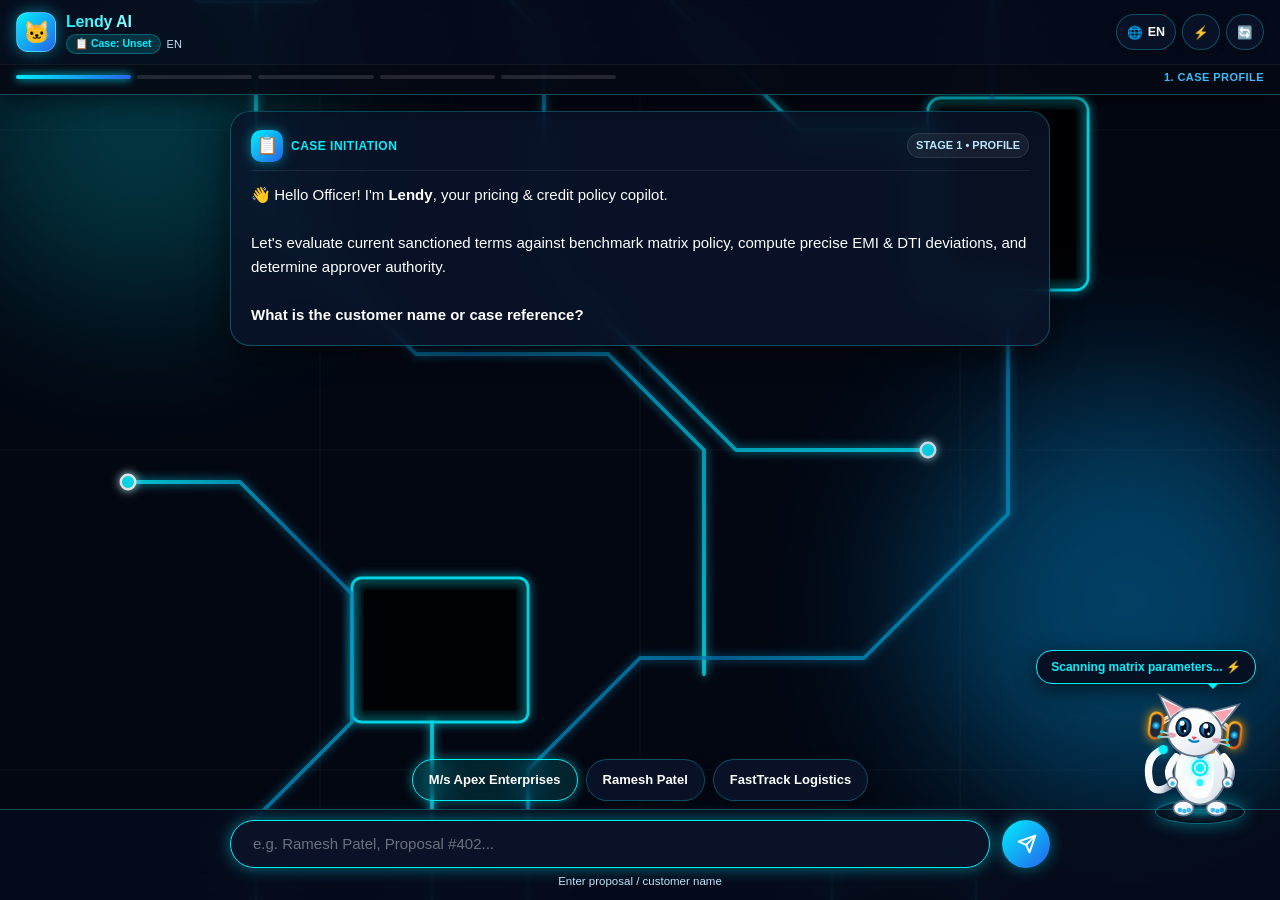
==== commit 456023c2: "Transform into Executive Pricing Cockpit: Card-framed interaction, mobile parameter cards, 8-state m" ====
--- a/index.html
+++ b/index.html
@@ -3,19 +3,19 @@
 <head>
   <meta charset="UTF-8">
   <meta name="viewport" content="width=device-width, initial-scale=1.0, maximum-scale=1.0, user-scalable=no, viewport-fit=cover">
-  <title>Lendy 🐱 — 3D Smart Loan Pricing & Deviation Assistant</title>
+  <title>Lendy 🐱 — Executive Loan Pricing Cockpit & AI Companion</title>
   <link rel="manifest" href="./manifest.json">
-  <meta name="theme-color" content="#0284c7">
+  <meta name="theme-color" content="#030712">
   <meta name="apple-mobile-web-app-capable" content="yes">
   <meta name="apple-mobile-web-app-status-bar-style" content="black-translucent">
   <meta http-equiv="Cache-Control" content="no-cache, no-store, must-revalidate">
   <meta http-equiv="Pragma" content="no-cache">
   <meta http-equiv="Expires" content="0">
-  <meta name="description" content="Lendy is an executive 3D loan pricing and deviation evaluation chatbot for credit managers and officers.">
+  <meta name="description" content="Lendy is an executive 3D loan pricing and deviation evaluation cockpit for credit managers and officers.">
 
   <style>
     /* ==========================================================================
-       VIBRANT PHONE WALLPAPER THEMES & COLOR SYSTEM (INSPIRED BY USER IMAGES)
+       VIBRANT PHONE WALLPAPER THEMES & COLOR SYSTEM (FEATURING USER'S IMAGES)
        ========================================================================== */
     :root, [data-theme="cyber-circuit"] {
       /* Theme 1: Cyber Circuit Motherboard (Exact match of User's Image 4) */
@@ -23,9 +23,9 @@
       --circuit-line: #00f0ff;
       --circuit-glow: rgba(0, 240, 255, 0.45);
       --circuit-sub: #0284c7;
-      --panel-bg: rgba(6, 12, 28, 0.86);
-      --card-bg: rgba(10, 20, 42, 0.78);
-      --card-hover: rgba(14, 30, 64, 0.9);
+      --panel-bg: rgba(6, 12, 28, 0.88);
+      --card-bg: rgba(10, 20, 42, 0.82);
+      --card-hover: rgba(16, 32, 68, 0.92);
       --border-line: rgba(0, 240, 255, 0.28);
       --border-glow: #00f0ff;
       --text-main: #ffffff;
@@ -48,23 +48,23 @@
       --font-stack: -apple-system, BlinkMacSystemFont, "Segoe UI", "Inter", Roboto, sans-serif;
     }
 
-    [data-theme="cosmic-nebula"] {
-      /* Theme 2: Deep Cosmic Nebula & Stardust */
-      --bg-base: #09021a;
+    [data-theme="alpine-night"] {
+      /* Theme 2: Midnight Alpine Moonlight (Exact match of User's Image 5) */
+      --bg-base: #0b071a;
       --circuit-line: #c084fc;
       --circuit-glow: rgba(192, 132, 252, 0.45);
-      --circuit-sub: #7c3aed;
-      --panel-bg: rgba(18, 8, 38, 0.88);
-      --card-bg: rgba(30, 14, 62, 0.8);
-      --card-hover: rgba(48, 22, 95, 0.92);
-      --border-line: rgba(192, 132, 252, 0.3);
-      --border-glow: #c084fc;
+      --circuit-sub: #f472b6;
+      --panel-bg: rgba(18, 12, 38, 0.88);
+      --card-bg: rgba(28, 18, 56, 0.82);
+      --card-hover: rgba(42, 28, 80, 0.92);
+      --border-line: rgba(244, 114, 182, 0.3);
+      --border-glow: #f472b6;
       --text-main: #ffffff;
-      --text-muted: #f5d0fe;
-      --text-subtle: #c084fc;
-      --accent-primary: #c084fc;
-      --accent-secondary: #60a5fa;
-      --accent-hot: #f472b6;
+      --text-muted: #fce7f3;
+      --text-subtle: #f472b6;
+      --accent-primary: #f472b6;
+      --accent-secondary: #c084fc;
+      --accent-hot: #fb7185;
       --accent-emerald: #34d399;
       --color-green: #34d399;
       --color-green-bg: rgba(52, 211, 153, 0.22);
@@ -74,19 +74,49 @@
       --color-amber-bg: rgba(251, 191, 36, 0.22);
       --color-red: #f87171;
       --color-red-bg: rgba(248, 113, 113, 0.25);
-      --btn-grad: linear-gradient(135deg, #c084fc, #db2777);
-      --bubble-user-grad: linear-gradient(135deg, #7c3aed, #c026d3);
+      --btn-grad: linear-gradient(135deg, #f472b6, #8b5cf6);
+      --bubble-user-grad: linear-gradient(135deg, #a855f7, #ec4899);
+    }
+
+    [data-theme="cosmic-nebula"] {
+      /* Theme 3: Deep Cosmic Nebula & Galaxy */
+      --bg-base: #060114;
+      --circuit-line: #a855f7;
+      --circuit-glow: rgba(168, 85, 247, 0.45);
+      --circuit-sub: #3b82f6;
+      --panel-bg: rgba(14, 6, 34, 0.88);
+      --card-bg: rgba(26, 12, 54, 0.82);
+      --card-hover: rgba(40, 18, 82, 0.92);
+      --border-line: rgba(168, 85, 247, 0.3);
+      --border-glow: #a855f7;
+      --text-main: #ffffff;
+      --text-muted: #f3e8ff;
+      --text-subtle: #c084fc;
+      --accent-primary: #a855f7;
+      --accent-secondary: #60a5fa;
+      --accent-hot: #f43f5e;
+      --accent-emerald: #34d399;
+      --color-green: #34d399;
+      --color-green-bg: rgba(52, 211, 153, 0.22);
+      --color-blue: #60a5fa;
+      --color-blue-bg: rgba(96, 165, 250, 0.22);
+      --color-amber: #fbbf24;
+      --color-amber-bg: rgba(251, 191, 36, 0.22);
+      --color-red: #f87171;
+      --color-red-bg: rgba(248, 113, 113, 0.25);
+      --btn-grad: linear-gradient(135deg, #a855f7, #3b82f6);
+      --bubble-user-grad: linear-gradient(135deg, #7c3aed, #2563eb);
     }
 
     [data-theme="neo-tokyo"] {
-      /* Theme 3: Neo Tokyo Cyberpunk Skyline */
-      --bg-base: #060814;
+      /* Theme 4: Neo Tokyo Cyberpunk Skyline */
+      --bg-base: #050714;
       --circuit-line: #f43f5e;
       --circuit-glow: rgba(244, 63, 94, 0.45);
       --circuit-sub: #06b6d4;
       --panel-bg: rgba(10, 14, 28, 0.88);
-      --card-bg: rgba(20, 24, 46, 0.8);
-      --card-hover: rgba(32, 38, 72, 0.92);
+      --card-bg: rgba(18, 24, 46, 0.82);
+      --card-hover: rgba(30, 38, 72, 0.92);
       --border-line: rgba(244, 63, 94, 0.3);
       --border-glow: #f43f5e;
       --text-main: #ffffff;
@@ -109,14 +139,14 @@
     }
 
     [data-theme="sunset-gold"] {
-      /* Theme 4: Sunset Gold Obsidian */
-      --bg-base: #0d0603;
+      /* Theme 5: Sunset Gold Obsidian Matrix */
+      --bg-base: #0c0603;
       --circuit-line: #f59e0b;
       --circuit-glow: rgba(245, 158, 11, 0.45);
       --circuit-sub: #ea580c;
       --panel-bg: rgba(24, 10, 6, 0.88);
-      --card-bg: rgba(42, 18, 10, 0.8);
-      --card-hover: rgba(64, 28, 16, 0.92);
+      --card-bg: rgba(40, 18, 10, 0.82);
+      --card-hover: rgba(62, 28, 16, 0.92);
       --border-line: rgba(245, 158, 11, 0.3);
       --border-glow: #f59e0b;
       --text-main: #ffffff;
@@ -138,36 +168,6 @@
       --bubble-user-grad: linear-gradient(135deg, #ea580c, #be123c);
     }
 
-    [data-theme="emerald-matrix"] {
-      /* Theme 5: Emerald Digital Matrix */
-      --bg-base: #02120b;
-      --circuit-line: #10b981;
-      --circuit-glow: rgba(16, 185, 129, 0.45);
-      --circuit-sub: #059669;
-      --panel-bg: rgba(4, 26, 18, 0.88);
-      --card-bg: rgba(8, 44, 30, 0.8);
-      --card-hover: rgba(14, 68, 46, 0.92);
-      --border-line: rgba(16, 185, 129, 0.3);
-      --border-glow: #10b981;
-      --text-main: #ffffff;
-      --text-muted: #d1fae5;
-      --text-subtle: #34d399;
-      --accent-primary: #10b981;
-      --accent-secondary: #06b6d4;
-      --accent-hot: #f43f5e;
-      --accent-emerald: #34d399;
-      --color-green: #34d399;
-      --color-green-bg: rgba(52, 211, 153, 0.22);
-      --color-blue: #38bdf8;
-      --color-blue-bg: rgba(56, 189, 248, 0.22);
-      --color-amber: #fbbf24;
-      --color-amber-bg: rgba(251, 191, 36, 0.22);
-      --color-red: #f87171;
-      --color-red-bg: rgba(248, 113, 113, 0.25);
-      --btn-grad: linear-gradient(135deg, #10b981, #0284c7);
-      --bubble-user-grad: linear-gradient(135deg, #059669, #0ea5e9);
-    }
-
     * {
       box-sizing: border-box;
       margin: 0;
@@ -198,7 +198,7 @@
     }
 
     /* ==========================================================================
-       GLOWING CIRCUIT BOARD WALLPAPER BACKGROUND (EXACT MATCH OF USER IMAGE 4)
+       WALLPAPER BACKDROPS (FEATURING USER'S IMAGES)
        ========================================================================== */
     .wallpaper-art {
       position: fixed;
@@ -209,15 +209,29 @@
       background: var(--bg-base);
     }
 
-    /* High-Definition SVG Circuit Board Wallpaper Pattern */
-    .circuit-wallpaper-svg {
+    /* Wallpaper Layer 1: Cyber Circuit Motherboard (Image 4) */
+    .circuit-bg-svg {
       position: absolute;
       inset: 0;
       width: 100%;
       height: 100%;
-      opacity: 0.85;
+      opacity: 0.88;
       object-fit: cover;
-    }
+      display: none;
+    }
+    [data-theme="cyber-circuit"] .circuit-bg-svg { display: block; }
+
+    /* Wallpaper Layer 2: Midnight Alpine Moonlight (Image 5) */
+    .alpine-bg-svg {
+      position: absolute;
+      inset: 0;
+      width: 100%;
+      height: 100%;
+      opacity: 0.9;
+      object-fit: cover;
+      display: none;
+    }
+    [data-theme="alpine-night"] .alpine-bg-svg { display: block; }
 
     .bokeh-light {
       position: absolute;
@@ -227,7 +241,6 @@
       opacity: 0.45;
       animation: float-bokeh 16s infinite alternate ease-in-out;
     }
-
     .b1 { width: 360px; height: 360px; background: var(--circuit-glow); top: -60px; left: -40px; }
     .b2 { width: 420px; height: 420px; background: var(--circuit-sub); bottom: 10%; right: -60px; animation-duration: 20s; }
 
@@ -236,43 +249,37 @@
       100% { transform: translateY(45px) scale(1.15); }
     }
 
-    /* Circuit light pulses running through traces */
-    @keyframes circuit-pulse {
-      0%, 100% { opacity: 0.3; stroke-dashoffset: 0; }
-      50% { opacity: 0.9; stroke-dashoffset: -40; }
-    }
-    .circuit-stream {
-      stroke-dasharray: 12, 28;
-      animation: circuit-pulse 4s infinite linear;
-    }
-
     /* ==========================================================================
-       HEADER & NAVIGATION BAR
+       EXECUTIVE COCKPIT HEADER & PROGRESS TIMELINE
        ========================================================================== */
     .app-header {
-      height: 70px;
       background: var(--panel-bg);
       backdrop-filter: blur(24px);
       -webkit-backdrop-filter: blur(24px);
       border-bottom: 1px solid var(--border-line);
+      flex-shrink: 0;
+      z-index: 30;
+      box-shadow: 0 4px 25px rgba(0, 0, 0, 0.6);
+    }
+
+    .header-main-bar {
+      height: 64px;
       display: flex;
       align-items: center;
       justify-content: space-between;
       padding: 0 16px;
-      flex-shrink: 0;
-      z-index: 30;
-      box-shadow: 0 4px 25px rgba(0, 0, 0, 0.6);
     }
 
     .header-left {
       display: flex;
       align-items: center;
-      gap: 12px;
+      gap: 10px;
+      min-width: 0;
     }
 
     .header-logo {
-      width: 42px;
-      height: 42px;
+      width: 40px;
+      height: 40px;
       border-radius: 12px;
       background: var(--btn-grad);
       display: flex;
@@ -281,35 +288,355 @@
       font-size: 22px;
       box-shadow: 0 0 16px var(--circuit-glow);
       border: 1px solid rgba(255, 255, 255, 0.25);
+      flex-shrink: 0;
+    }
+
+    .header-titles {
+      min-width: 0;
     }
 
     .header-titles h1 {
-      font-size: 17px;
+      font-size: 16px;
       font-weight: 800;
       letter-spacing: -0.01em;
       display: flex;
       align-items: center;
       gap: 6px;
+      white-space: nowrap;
+      overflow: hidden;
+      text-overflow: ellipsis;
       background: linear-gradient(135deg, var(--accent-primary), #ffffff);
       -webkit-background-clip: text;
       -webkit-text-fill-color: transparent;
     }
 
-    .header-titles p {
-      font-size: 11.5px;
+    .header-sub-row {
+      display: flex;
+      align-items: center;
+      gap: 6px;
+      font-size: 11px;
       color: var(--text-muted);
-      font-weight: 500;
+      white-space: nowrap;
+      overflow: hidden;
+      text-overflow: ellipsis;
+    }
+
+    .case-live-badge {
+      display: inline-flex;
+      align-items: center;
+      gap: 4px;
+      padding: 1px 8px;
+      border-radius: 9999px;
+      background: rgba(0, 240, 255, 0.15);
+      color: var(--accent-primary);
+      border: 1px solid var(--border-line);
+      font-weight: 700;
+      font-size: 10.5px;
+      max-width: 140px;
+      overflow: hidden;
+      text-overflow: ellipsis;
+      white-space: nowrap;
     }
 
     .header-actions {
       display: flex;
       align-items: center;
+      gap: 6px;
+      flex-shrink: 0;
+    }
+
+    .lang-selector-btn, .theme-selector-btn, .reset-btn {
+      min-height: 36px;
+      padding: 0 10px;
+      background: var(--card-bg);
+      border: 1px solid var(--border-line);
+      border-radius: 9999px;
+      color: var(--text-main);
+      font-size: 12.5px;
+      font-weight: 600;
+      cursor: pointer;
+      display: flex;
+      align-items: center;
+      gap: 5px;
+      transition: all 0.2s ease;
+      backdrop-filter: blur(10px);
+      box-shadow: 0 2px 8px rgba(0, 0, 0, 0.3);
+      white-space: nowrap;
+    }
+
+    .lang-selector-btn:hover, .theme-selector-btn:hover, .reset-btn:hover {
+      border-color: var(--border-glow);
+      box-shadow: 0 0 12px var(--circuit-glow);
+      transform: translateY(-1px);
+    }
+
+    /* Executive Stepper Pipeline HUD */
+    .cockpit-stepper-bar {
+      display: flex;
+      align-items: center;
+      justify-content: space-between;
+      padding: 4px 16px 8px 16px;
+      background: rgba(0, 0, 0, 0.25);
+      border-top: 1px solid rgba(255, 255, 255, 0.05);
+      font-size: 11px;
+    }
+
+    .stepper-steps-track {
+      display: flex;
+      align-items: center;
+      gap: 6px;
+      flex: 1;
+      max-width: 600px;
+    }
+
+    .stepper-pill {
+      flex: 1;
+      height: 4px;
+      border-radius: 2px;
+      background: rgba(255, 255, 255, 0.12);
+      position: relative;
+      overflow: hidden;
+      transition: all 0.3s ease;
+    }
+
+    .stepper-pill.active {
+      background: var(--btn-grad);
+      box-shadow: 0 0 8px var(--border-glow);
+    }
+
+    .stepper-pill.completed {
+      background: var(--color-green);
+    }
+
+    .stepper-label-text {
+      color: var(--text-subtle);
+      font-weight: 700;
+      text-transform: uppercase;
+      letter-spacing: 0.04em;
+      margin-left: 12px;
+      white-space: nowrap;
+    }
+
+    /* ==========================================================================
+       EXECUTIVE COCKPIT INTERACTION FEED (BEYOND BASIC CHAT)
+       ========================================================================== */
+    .chat-container {
+      flex: 1;
+      overflow-y: auto;
+      padding: 16px 16px 175px 16px;
+      display: flex;
+      flex-direction: column;
+      gap: 16px;
+      position: relative;
+      z-index: 10;
+      scroll-behavior: smooth;
+    }
+
+    .chat-container::-webkit-scrollbar {
+      width: 5px;
+    }
+    .chat-container::-webkit-scrollbar-thumb {
+      background: var(--border-line);
+      border-radius: 4px;
+    }
+
+    .cockpit-feed-row {
+      max-width: 820px;
+      width: 100%;
+      margin: 0 auto;
+      display: flex;
+      flex-direction: column;
       gap: 8px;
     }
 
-    .lang-selector-btn, .theme-selector-btn, .reset-btn {
-      min-height: 38px;
-      padding: 0 12px;
+    /* Executive Question & Milestone Cards */
+    .cockpit-card {
+      background: var(--card-bg);
+      border: 1px solid var(--border-line);
+      border-radius: 20px;
+      padding: 18px 20px;
+      box-shadow: 0 8px 30px rgba(0, 0, 0, 0.55);
+      backdrop-filter: blur(20px);
+      -webkit-backdrop-filter: blur(20px);
+      position: relative;
+      transition: all 0.25s ease;
+      animation: card-appear 0.35s cubic-bezier(0.34, 1.56, 0.64, 1);
+    }
+
+    @keyframes card-appear {
+      from { opacity: 0; transform: translateY(12px) scale(0.98); }
+      to { opacity: 1; transform: translateY(0) scale(1); }
+    }
+
+    .cockpit-card:hover {
+      border-color: var(--border-glow);
+      box-shadow: 0 10px 35px var(--circuit-glow);
+    }
+
+    .cockpit-card-header {
+      display: flex;
+      align-items: center;
+      justify-content: space-between;
+      margin-bottom: 12px;
+      padding-bottom: 8px;
+      border-bottom: 1px solid rgba(255, 255, 255, 0.08);
+    }
+
+    .cockpit-cat-tag {
+      display: inline-flex;
+      align-items: center;
+      gap: 8px;
+      font-size: 12px;
+      font-weight: 800;
+      letter-spacing: 0.04em;
+      text-transform: uppercase;
+      color: var(--accent-primary);
+    }
+
+    .cockpit-3d-badge {
+      width: 32px;
+      height: 32px;
+      border-radius: 10px;
+      background: var(--btn-grad);
+      display: flex;
+      align-items: center;
+      justify-content: center;
+      font-size: 18px;
+      box-shadow: 0 0 12px var(--circuit-glow);
+    }
+
+    .cockpit-step-counter {
+      font-size: 11px;
+      font-weight: 700;
+      color: var(--text-muted);
+      background: rgba(255, 255, 255, 0.06);
+      padding: 3px 8px;
+      border-radius: 9999px;
+      border: 1px solid rgba(255, 255, 255, 0.1);
+    }
+
+    .cockpit-card-body {
+      font-size: 15px;
+      line-height: 1.6;
+      color: var(--text-main);
+    }
+
+    .cockpit-card-body strong {
+      color: #ffffff;
+      font-weight: 700;
+    }
+
+    /* User Response Confirm Pill */
+    .user-confirm-row {
+      display: flex;
+      justify-content: flex-end;
+      margin-top: -4px;
+    }
+
+    .user-confirm-pill {
+      background: var(--bubble-user-grad);
+      color: #ffffff;
+      padding: 10px 18px;
+      border-radius: 16px;
+      border-top-right-radius: 4px;
+      font-weight: 600;
+      font-size: 14.5px;
+      box-shadow: 0 4px 18px rgba(0, 0, 0, 0.4);
+      border: 1px solid rgba(255, 255, 255, 0.25);
+      display: inline-flex;
+      align-items: center;
+      gap: 8px;
+    }
+
+    /* ==========================================================================
+       ENTERTAINING 3D ACTION TILES & CHIPS
+       ========================================================================== */
+    .cockpit-options-grid {
+      display: grid;
+      grid-template-columns: repeat(auto-fit, minmax(220px, 1fr));
+      gap: 10px;
+      margin-top: 14px;
+    }
+
+    @media (max-width: 600px) {
+      .cockpit-options-grid {
+        grid-template-columns: 1fr;
+      }
+    }
+
+    .action-tile-3d {
+      background: rgba(255, 255, 255, 0.04);
+      border: 1px solid var(--border-line);
+      border-radius: 16px;
+      padding: 12px 16px;
+      cursor: pointer;
+      display: flex;
+      align-items: center;
+      gap: 12px;
+      transition: all 0.22s cubic-bezier(0.34, 1.56, 0.64, 1);
+      text-align: left;
+      color: var(--text-main);
+      backdrop-filter: blur(10px);
+    }
+
+    .action-tile-3d:hover {
+      background: var(--card-hover);
+      border-color: var(--border-glow);
+      transform: translateY(-2px);
+      box-shadow: 0 6px 20px var(--circuit-glow);
+    }
+
+    .action-tile-3d:active {
+      transform: translateY(0);
+    }
+
+    .action-tile-3d.primary-glow {
+      border-color: var(--accent-primary);
+      background: rgba(0, 240, 255, 0.12);
+      box-shadow: 0 0 14px var(--circuit-glow);
+    }
+
+    .tile-icon-3d {
+      font-size: 24px;
+      flex-shrink: 0;
+      filter: drop-shadow(0 2px 8px rgba(0, 0, 0, 0.5));
+    }
+
+    .tile-text-group {
+      display: flex;
+      flex-direction: column;
+      min-width: 0;
+    }
+
+    .tile-title {
+      font-size: 13.5px;
+      font-weight: 700;
+      color: #ffffff;
+      white-space: nowrap;
+      overflow: hidden;
+      text-overflow: ellipsis;
+    }
+
+    .tile-desc {
+      font-size: 11px;
+      color: var(--text-muted);
+      margin-top: 2px;
+    }
+
+    /* Quick Reply Pill Chips */
+    .chips-area {
+      display: flex;
+      flex-wrap: wrap;
+      gap: 8px;
+      padding: 8px 16px;
+      max-width: 820px;
+      margin: 0 auto;
+      z-index: 20;
+    }
+
+    .action-chip {
+      min-height: 42px;
+      padding: 0 16px;
       background: var(--card-bg);
       border: 1px solid var(--border-line);
       border-radius: 9999px;
@@ -317,131 +644,36 @@
       font-size: 13px;
       font-weight: 600;
       cursor: pointer;
-      display: flex;
+      display: inline-flex;
       align-items: center;
-      gap: 6px;
-      transition: all 0.2s ease;
-      backdrop-filter: blur(10px);
-      box-shadow: 0 2px 8px rgba(0, 0, 0, 0.3);
-    }
-
-    .lang-selector-btn:hover, .theme-selector-btn:hover, .reset-btn:hover {
+      gap: 8px;
+      transition: all 0.2s cubic-bezier(0.4, 0, 0.2, 1);
+      backdrop-filter: blur(14px);
+      box-shadow: 0 3px 12px rgba(0, 0, 0, 0.35);
+    }
+
+    .action-chip:hover {
+      background: var(--card-hover);
       border-color: var(--border-glow);
+      transform: translateY(-2px);
+      box-shadow: 0 0 14px var(--circuit-glow);
+    }
+
+    .action-chip.primary-glow {
+      border-color: var(--accent-primary);
       box-shadow: 0 0 12px var(--circuit-glow);
-      transform: translateY(-1px);
+      background: rgba(0, 240, 255, 0.12);
     }
 
     /* ==========================================================================
-       CHAT HISTORY CONTAINER
-       ========================================================================== */
-    .chat-container {
-      flex: 1;
-      overflow-y: auto;
-      padding: 16px 16px 180px 16px; /* Bottom padding keeps room for floating companion */
-      display: flex;
-      flex-direction: column;
-      gap: 16px;
-      position: relative;
-      z-index: 10;
-      scroll-behavior: smooth;
-    }
-
-    .chat-container::-webkit-scrollbar {
-      width: 5px;
-    }
-    .chat-container::-webkit-scrollbar-thumb {
-      background: var(--border-line);
-      border-radius: 4px;
-    }
-
-    .message-row {
-      display: flex;
-      gap: 10px;
-      max-width: 820px;
-      width: 100%;
-      margin: 0 auto;
-    }
-
-    .message-row.user {
-      justify-content: flex-end;
-    }
-
-    .avatar-badge {
-      width: 38px;
-      height: 38px;
-      border-radius: 12px;
-      background: var(--btn-grad);
-      display: flex;
-      align-items: center;
-      justify-content: center;
-      font-size: 20px;
-      flex-shrink: 0;
-      box-shadow: 0 0 14px var(--circuit-glow);
-      border: 1px solid rgba(255, 255, 255, 0.25);
-    }
-
-    .message-bubble {
-      padding: 14px 18px;
-      border-radius: 18px;
-      line-height: 1.55;
-      font-size: 14.5px;
-      position: relative;
-      word-break: break-word;
-      backdrop-filter: blur(16px);
-      -webkit-backdrop-filter: blur(16px);
-    }
-
-    .message-row.bot .message-bubble {
-      background: var(--card-bg);
-      border: 1px solid var(--border-line);
-      color: var(--text-main);
-      border-top-left-radius: 4px;
-      box-shadow: 0 6px 24px rgba(0, 0, 0, 0.5);
-    }
-
-    .message-row.user .message-bubble {
-      background: var(--bubble-user-grad);
-      color: #ffffff;
-      border-top-right-radius: 4px;
-      box-shadow: 0 6px 20px rgba(0, 0, 0, 0.4);
-      border: 1px solid rgba(255, 255, 255, 0.25);
-      font-weight: 500;
-    }
-
-    /* Typing Dots */
-    .typing-dots {
-      display: flex;
-      align-items: center;
-      gap: 6px;
-      padding: 4px 2px;
-    }
-
-    .pulse-dot {
-      width: 8px;
-      height: 8px;
-      background: var(--accent-primary);
-      border-radius: 50%;
-      box-shadow: 0 0 8px var(--accent-primary);
-      animation: dot-glow 1.4s infinite ease-in-out both;
-    }
-
-    .pulse-dot:nth-child(1) { animation-delay: -0.32s; }
-    .pulse-dot:nth-child(2) { animation-delay: -0.16s; }
-
-    @keyframes dot-glow {
-      0%, 80%, 100% { transform: scale(0.4); opacity: 0.3; }
-      40% { transform: scale(1.1); opacity: 1; }
-    }
-
-    /* ==========================================================================
-       CARDS, STATUS & TABLES
+       MOBILE RESPONSIVE VERDICT & COMPARISON COCKPIT
        ========================================================================== */
     .status-card {
       background: var(--panel-bg);
       border: 1px solid var(--border-line);
-      border-radius: 16px;
+      border-radius: 18px;
       overflow: hidden;
-      margin-top: 12px;
+      margin-top: 14px;
       box-shadow: 0 10px 32px rgba(0, 0, 0, 0.6);
     }
 
@@ -451,37 +683,14 @@
       align-items: center;
       gap: 12px;
       font-weight: 800;
-      font-size: 15.5px;
+      font-size: 15px;
       border-bottom: 1px solid var(--border-line);
     }
 
-    .status-card-header.green {
-      background: var(--color-green-bg);
-      color: var(--color-green);
-      border-bottom-color: rgba(52, 211, 153, 0.4);
-      box-shadow: inset 0 0 20px rgba(52, 211, 153, 0.15);
-    }
-
-    .status-card-header.blue {
-      background: var(--color-blue-bg);
-      color: var(--color-blue);
-      border-bottom-color: rgba(56, 189, 248, 0.4);
-      box-shadow: inset 0 0 20px rgba(56, 189, 248, 0.15);
-    }
-
-    .status-card-header.amber {
-      background: var(--color-amber-bg);
-      color: var(--color-amber);
-      border-bottom-color: rgba(251, 191, 36, 0.4);
-      box-shadow: inset 0 0 20px rgba(251, 191, 36, 0.15);
-    }
-
-    .status-card-header.red {
-      background: var(--color-red-bg);
-      color: var(--color-red);
-      border-bottom-color: rgba(248, 113, 113, 0.4);
-      box-shadow: inset 0 0 25px rgba(248, 113, 113, 0.25);
-    }
+    .status-card-header.green { background: var(--color-green-bg); color: var(--color-green); border-bottom-color: rgba(52, 211, 153, 0.4); }
+    .status-card-header.blue  { background: var(--color-blue-bg);  color: var(--color-blue);  border-bottom-color: rgba(56, 189, 248, 0.4); }
+    .status-card-header.amber { background: var(--color-amber-bg); color: var(--color-amber); border-bottom-color: rgba(251, 191, 36, 0.4); }
+    .status-card-header.red   { background: var(--color-red-bg);   color: var(--color-red);   border-bottom-color: rgba(248, 113, 113, 0.4); }
 
     .status-card-body {
       padding: 14px 18px;
@@ -490,10 +699,6 @@
       color: var(--text-muted);
       border-bottom: 1px solid var(--border-line);
       line-height: 1.6;
-    }
-
-    .status-card-body strong {
-      color: var(--text-main);
     }
 
     .floor-badge {
@@ -508,6 +713,7 @@
       margin-bottom: 8px;
     }
 
+    /* Comparison Table (Desktop View) */
     .comparison-table-wrapper {
       width: 100%;
       overflow-x: auto;
@@ -519,8 +725,7 @@
       font-size: 13.5px;
     }
 
-    .comparison-table th, 
-    .comparison-table td {
+    .comparison-table th, .comparison-table td {
       padding: 12px 16px;
       text-align: left;
       border-bottom: 1px solid var(--border-line);
@@ -535,9 +740,65 @@
       letter-spacing: 0.05em;
     }
 
-    .comparison-table td:last-child,
-    .comparison-table th:last-child {
+    .comparison-table td:last-child, .comparison-table th:last-child {
       text-align: right;
+    }
+
+    /* Comparison Parameter Cards (Mobile View to prevent truncation) */
+    .mobile-param-cards {
+      display: none;
+      padding: 12px;
+      gap: 10px;
+      flex-direction: column;
+    }
+
+    @media (max-width: 650px) {
+      .comparison-table-wrapper { display: none; }
+      .mobile-param-cards { display: flex; }
+    }
+
+    .param-card-mobile {
+      background: rgba(255, 255, 255, 0.03);
+      border: 1px solid var(--border-line);
+      border-radius: 14px;
+      padding: 12px 14px;
+    }
+
+    .param-card-title {
+      font-size: 12.5px;
+      font-weight: 800;
+      color: var(--accent-primary);
+      margin-bottom: 8px;
+      display: flex;
+      justify-content: space-between;
+      align-items: center;
+    }
+
+    .param-values-row {
+      display: grid;
+      grid-template-columns: repeat(3, 1fr);
+      gap: 6px;
+      text-align: center;
+      margin-bottom: 8px;
+    }
+
+    .param-val-box {
+      background: rgba(0, 0, 0, 0.35);
+      border-radius: 8px;
+      padding: 6px 4px;
+    }
+
+    .param-val-lbl {
+      font-size: 10px;
+      color: var(--text-muted);
+      text-transform: uppercase;
+    }
+
+    .param-val-num {
+      font-size: 13.5px;
+      font-weight: 800;
+      color: #ffffff;
+      margin-top: 2px;
     }
 
     .tag-badge {
@@ -546,7 +807,7 @@
       gap: 4px;
       padding: 3px 10px;
       border-radius: 9999px;
-      font-size: 12px;
+      font-size: 11.5px;
       font-weight: 700;
     }
 
@@ -611,61 +872,12 @@
     }
 
     /* ==========================================================================
-       TAPPABLE CHIPS
-       ========================================================================== */
-    .chips-area {
-      display: flex;
-      flex-wrap: wrap;
-      gap: 8px;
-      padding: 8px 16px;
-      max-width: 820px;
-      margin: 0 auto;
-      z-index: 20;
-    }
-
-    .action-chip {
-      min-height: 44px;
-      padding: 0 16px;
-      background: var(--card-bg);
-      border: 1px solid var(--border-line);
-      border-radius: 9999px;
-      color: var(--text-main);
-      font-size: 13.5px;
-      font-weight: 600;
-      cursor: pointer;
-      display: inline-flex;
-      align-items: center;
-      gap: 8px;
-      transition: all 0.2s cubic-bezier(0.4, 0, 0.2, 1);
-      backdrop-filter: blur(14px);
-      box-shadow: 0 3px 12px rgba(0, 0, 0, 0.35);
-    }
-
-    .action-chip:hover {
-      background: var(--card-hover);
-      border-color: var(--border-glow);
-      transform: translateY(-2px);
-      box-shadow: 0 0 14px var(--circuit-glow);
-    }
-
-    .action-chip:active {
-      transform: translateY(0);
-    }
-
-    .action-chip.primary-glow {
-      border-color: var(--accent-primary);
-      box-shadow: 0 0 12px var(--circuit-glow);
-      background: rgba(0, 240, 255, 0.12);
-    }
-
-    /* ==========================================================================
-       DEDICATED 3D ROBOT CAT COMPANION STAGE (IMAGE 2 & 3 INSPIRED)
-       Positioned gracefully floating above the input dock on the right
+       AUTHENTIC 3D ROBOT CAT COMPANION (8 DISTINCT EMOTIONS & POSTURES)
        ========================================================================== */
     .companion-dock {
       position: fixed;
       right: 18px;
-      bottom: 76px; /* Sits right above input bar */
+      bottom: 74px;
       width: 125px;
       height: 155px;
       z-index: 40;
@@ -673,7 +885,18 @@
       flex-direction: column;
       align-items: center;
       justify-content: flex-end;
-      pointer-events: none; /* Allows scrolling chat behind it */
+      pointer-events: none;
+    }
+
+    @media (max-width: 600px) {
+      .companion-dock {
+        right: 12px;
+        bottom: 76px;
+        width: 105px;
+        height: 135px;
+        transform: scale(0.92);
+        transform-origin: right bottom;
+      }
     }
 
     /* Holographic Base Pedestal Ring */
@@ -699,7 +922,7 @@
       position: relative;
       width: 110px;
       height: 140px;
-      pointer-events: auto; /* Clickable & Hoverable */
+      pointer-events: auto;
       cursor: pointer;
       transform-origin: center bottom;
       transition: transform 0.3s cubic-bezier(0.34, 1.56, 0.64, 1);
@@ -741,61 +964,33 @@
       border-color: var(--border-glow) transparent transparent;
     }
 
-    /* ==========================================================================
-       LIFELIKE AUTONOMOUS ANIMATIONS: 4 LEGS <-> 2 LEGS, FACE WASHING, LAUGHING
-       ========================================================================== */
-
-    /* Breathing cycle */
+    /* Cat Animations */
     @keyframes cat-idle-breathe {
       0%, 100% { transform: translateY(0) scaleY(1); }
       50% { transform: translateY(-3px) scaleY(1.02); }
     }
-    .anim-breathe {
-      animation: cat-idle-breathe 2.6s infinite ease-in-out;
-    }
-
-    /* Tail swaying */
+    .anim-breathe { animation: cat-idle-breathe 2.6s infinite ease-in-out; }
+
     @keyframes cat-tail-wag {
       0%, 100% { transform: rotate(0deg); }
       50% { transform: rotate(26deg); }
     }
-    .anim-tail {
-      transform-origin: 26px 105px;
-      animation: cat-tail-wag 2s infinite ease-in-out;
-    }
-
-    /* Headphone ear-cups twitching */
+    .anim-tail { transform-origin: 26px 105px; animation: cat-tail-wag 2s infinite ease-in-out; }
+
     @keyframes ear-twitch {
       0%, 85%, 100% { transform: rotate(0deg); }
       90% { transform: rotate(-5deg); }
       95% { transform: rotate(4deg); }
     }
-    .anim-headphones {
-      transform-origin: 60px 45px;
-      animation: ear-twitch 5s infinite;
-    }
-
-    /* Chest reactor light pulsation */
+    .anim-headphones { transform-origin: 60px 45px; animation: ear-twitch 5s infinite; }
+
     @keyframes reactor-pulse {
       0%, 100% { opacity: 0.65; transform: scale(1); }
       50% { opacity: 1; transform: scale(1.18); filter: drop-shadow(0 0 8px #00f0ff); }
     }
-    .anim-core {
-      transform-origin: 60px 88px;
-      animation: reactor-pulse 1.8s infinite ease-in-out;
-    }
-
-    /* Talking mouth jaw animation */
-    @keyframes cat-talk-jaw {
-      0%, 100% { transform: scaleY(1); }
-      50% { transform: scaleY(1.9); }
-    }
-    .talking-now .mouth-jaw {
-      animation: cat-talk-jaw 0.22s infinite alternate ease-in-out;
-      transform-origin: center;
-    }
-
-    /* Face Washing / Paw Grooming Animation (Exact match of User's Request!) */
+    .anim-core { transform-origin: 60px 88px; animation: reactor-pulse 1.8s infinite ease-in-out; }
+
+    /* Face Washing Motion */
     @keyframes paw-wash-face {
       0% { transform: translate(0, 0) rotate(0deg); }
       20% { transform: translate(-10px, -24px) rotate(-35deg); }
@@ -819,7 +1014,17 @@
       transform-origin: 60px 48px;
     }
 
-    /* Laughing / Giggling like Talking Tom */
+    /* Cyber Visor Scanning HUD across eyes */
+    @keyframes visor-scan {
+      0%, 100% { opacity: 0.85; filter: drop-shadow(0 0 6px #00f0ff); }
+      50% { opacity: 1; filter: drop-shadow(0 0 12px #38bdf8); }
+    }
+    .calculating-now #cyberVisor {
+      display: block !important;
+      animation: visor-scan 1s infinite alternate;
+    }
+
+    /* Laughing / Giggling Bounce */
     @keyframes cat-laugh-bounce {
       0%, 100% { transform: translateY(0) rotate(0deg) scale(1); }
       20% { transform: translateY(-7px) rotate(-4deg) scale(1.08); }
@@ -827,49 +1032,33 @@
       60% { transform: translateY(-8px) rotate(-3deg) scale(1.1); }
       80% { transform: translateY(-2px) rotate(2deg) scale(1.05); }
     }
-    .laughing-now {
-      animation: cat-laugh-bounce 0.65s infinite ease-in-out !important;
-    }
-
-    /* Posture transitions between 4 legs and 2 legs */
-    .posture-4legs .torso-body {
-      transform: translateY(10px) scaleY(0.9);
-      transform-origin: center bottom;
-      transition: transform 0.4s ease;
-    }
-    .posture-4legs .hind-standing-legs {
-      opacity: 0;
-      transition: opacity 0.3s;
-    }
-    .posture-4legs .hind-folded-legs {
-      opacity: 1;
-      transition: opacity 0.3s;
-    }
-    .posture-4legs .front-paws-floor {
-      opacity: 1;
-      transition: opacity 0.3s;
-    }
-
-    .posture-2legs .torso-body {
-      transform: translateY(0) scaleY(1);
-      transform-origin: center bottom;
-      transition: transform 0.4s ease;
-    }
-    .posture-2legs .hind-standing-legs {
-      opacity: 1;
-      transition: opacity 0.3s;
-    }
-    .posture-2legs .hind-folded-legs {
-      opacity: 0;
-      transition: opacity 0.3s;
-    }
-    .posture-2legs .front-paws-floor {
-      opacity: 0;
-      transition: opacity 0.3s;
-    }
+    .laughing-now { animation: cat-laugh-bounce 0.65s infinite ease-in-out !important; }
+
+    /* Worried Alert Tremble */
+    @keyframes cat-tremble {
+      0%, 100% { transform: translate(0, 0); }
+      20% { transform: translate(-2px, 1px); }
+      40% { transform: translate(2px, -1px); }
+      60% { transform: translate(-1px, -2px); }
+      80% { transform: translate(1px, 2px); }
+    }
+    .worried-alert {
+      animation: cat-tremble 0.3s infinite ease-in-out !important;
+    }
+
+    /* 4 Legs vs 2 Legs Postures */
+    .posture-4legs .torso-body { transform: translateY(10px) scaleY(0.9); transform-origin: center bottom; transition: transform 0.4s ease; }
+    .posture-4legs .hind-standing-legs { opacity: 0; transition: opacity 0.3s; }
+    .posture-4legs .hind-folded-legs { opacity: 1; transition: opacity 0.3s; }
+    .posture-4legs .front-paws-floor { opacity: 1; transition: opacity 0.3s; }
+
+    .posture-2legs .torso-body { transform: translateY(0) scaleY(1); transform-origin: center bottom; transition: transform 0.4s ease; }
+    .posture-2legs .hind-standing-legs { opacity: 1; transition: opacity 0.3s; }
+    .posture-2legs .hind-folded-legs { opacity: 0; transition: opacity 0.3s; }
+    .posture-2legs .front-paws-floor { opacity: 0; transition: opacity 0.3s; }
 
     /* ==========================================================================
-       STICKY BOTTOM INPUT BAR (SPACIOUS FULL WIDTH)
+       FULL WIDTH SPACIOUS INPUT BAR
        ========================================================================== */
     .input-bar-container {
       background: var(--panel-bg);
@@ -975,21 +1164,17 @@
 <body>
 
   <!-- ==========================================================================
-       HIGH-TECH PRINTED CIRCUIT BOARD PHONE WALLPAPER (EXACT MATCH OF IMAGE 4)
-       ========================================================================== -->
+       DYNAMIC WALLPAPERS (CIRCUIT BOARD & MIDNIGHT ALPINE NIGHT)
+       ========================================================================== */
+  -->
   <div class="wallpaper-art">
-    <svg class="circuit-wallpaper-svg" xmlns="http://www.w3.org/2000/svg" viewBox="0 0 800 1200" preserveAspectRatio="xMidYMid slice">
+    <!-- Theme 1: Cyber Circuit Motherboard (Image 4) -->
+    <svg class="circuit-bg-svg" xmlns="http://www.w3.org/2000/svg" viewBox="0 0 800 1200" preserveAspectRatio="xMidYMid slice">
       <defs>
-        <!-- Circuit Board Glow Filter -->
         <filter id="neonGlow" x="-20%" y="-20%" width="140%" height="140%">
           <feGaussianBlur stdDeviation="3" result="blur"/>
-          <feMerge>
-            <feMergeNode in="blur"/>
-            <feMergeNode in="SourceGraphic"/>
-          </feMerge>
+          <feMerge><feMergeNode in="blur"/><feMergeNode in="SourceGraphic"/></feMerge>
         </filter>
-
-        <!-- Dynamic Theme Gradients -->
         <linearGradient id="traceGrad" x1="0%" y1="0%" x2="100%" y2="100%">
           <stop offset="0%" stop-color="var(--circuit-line)" stop-opacity="0.9"/>
           <stop offset="50%" stop-color="var(--circuit-sub)" stop-opacity="0.7"/>
@@ -997,151 +1182,194 @@
         </linearGradient>
       </defs>
 
-      <!-- Deep Grid Lines -->
       <g stroke="rgba(255,255,255,0.03)" stroke-width="1">
-        <line x1="0" y1="150" x2="800" y2="150"/>
-        <line x1="0" y1="300" x2="800" y2="300"/>
-        <line x1="0" y1="450" x2="800" y2="450"/>
-        <line x1="0" y1="600" x2="800" y2="600"/>
-        <line x1="0" y1="750" x2="800" y2="750"/>
-        <line x1="0" y1="900" x2="800" y2="900"/>
-        <line x1="0" y1="1050" x2="800" y2="1050"/>
-        <line x1="160" y1="0" x2="160" y2="1200"/>
-        <line x1="320" y1="0" x2="320" y2="1200"/>
-        <line x1="480" y1="0" x2="480" y2="1200"/>
-        <line x1="640" y1="0" x2="640" y2="1200"/>
+        <line x1="0" y1="200" x2="800" y2="200"/><line x1="0" y1="400" x2="800" y2="400"/>
+        <line x1="0" y1="600" x2="800" y2="600"/><line x1="0" y1="800" x2="800" y2="800"/>
+        <line x1="0" y1="1000" x2="800" y2="1000"/><line x1="200" y1="0" x2="200" y2="1200"/>
+        <line x1="400" y1="0" x2="400" y2="1200"/><line x1="600" y1="0" x2="600" y2="1200"/>
       </g>
 
-      <!-- Motherboard IC Microchips & SMD Pads -->
-      <g fill="rgba(0,0,0,0.55)" stroke="var(--circuit-line)" stroke-width="1.8" filter="url(#neonGlow)">
-        <rect x="120" y="220" width="80" height="80" rx="6"/>
+      <g fill="rgba(0,0,0,0.6)" stroke="var(--circuit-line)" stroke-width="1.8" filter="url(#neonGlow)">
+        <rect x="120" y="240" width="80" height="80" rx="6"/>
         <rect x="580" y="380" width="100" height="120" rx="8"/>
         <rect x="220" y="680" width="110" height="90" rx="6"/>
         <rect x="520" y="850" width="90" height="90" rx="8"/>
-        <rect x="80" y="960" width="70" height="70" rx="4"/>
       </g>
 
-      <!-- Chip Pins & SMT Footprints -->
-      <g stroke="var(--circuit-sub)" stroke-width="1.5">
-        <line x1="110" y1="240" x2="120" y2="240"/>
-        <line x1="110" y1="260" x2="120" y2="260"/>
-        <line x1="110" y1="280" x2="120" y2="280"/>
-        <line x1="200" y1="240" x2="210" y2="240"/>
-        <line x1="200" y1="260" x2="210" y2="260"/>
-        <line x1="200" y1="280" x2="210" y2="280"/>
-        <line x1="580" y1="410" x2="570" y2="410"/>
-        <line x1="580" y1="440" x2="570" y2="440"/>
-        <line x1="580" y1="470" x2="570" y2="470"/>
-        <line x1="680" y1="410" x2="690" y2="410"/>
-        <line x1="680" y1="440" x2="690" y2="440"/>
-        <line x1="680" y1="470" x2="690" y2="470"/>
-      </g>
-
-      <!-- Intricate Printed Circuit Traces (45-degree angled paths like Image 4) -->
       <g fill="none" stroke="url(#traceGrad)" stroke-width="2.4" stroke-linecap="round" stroke-linejoin="round" filter="url(#neonGlow)">
-        <!-- Trace Group 1 -->
-        <path d="M60,60 L140,60 L200,120 L200,220"/>
+        <path d="M60,60 L140,60 L200,120 L200,240"/>
         <path d="M160,20 L240,100 L360,100 L420,160 L420,320 L500,400 L580,400"/>
         <path d="M720,80 L660,140 L660,280 L620,320 L620,380"/>
-        <path d="M300,40 L450,40 L520,110 L520,240"/>
-        
-        <!-- Trace Group 2 (Center Data Highway) -->
-        <path d="M160,300 L160,420 L260,520 L380,520 L440,580 L440,740"/>
-        <path d="M200,260 L280,260 L340,320 L340,460 L460,580 L580,580"/>
+        <path d="M160,320 L160,440 L260,540 L380,540 L440,600 L440,740"/>
+        <path d="M200,280 L280,280 L340,340 L340,480 L460,600 L580,600"/>
         <path d="M630,500 L630,640 L540,730 L400,730 L330,800 L330,880"/>
-        <path d="M680,460 L740,520 L740,760 L650,850 L610,850"/>
-
-        <!-- Trace Group 3 (Lower Motherboard Bus) -->
         <path d="M80,620 L150,620 L220,690 L220,770 L160,830 L160,960"/>
         <path d="M270,770 L270,900 L360,990 L520,990 L560,940"/>
-        <path d="M440,740 L440,860 L490,910 L520,910"/>
-        <path d="M120,960 L120,880 L60,820 L60,700"/>
-        <path d="M570,940 L570,1080 L480,1170 L200,1170"/>
-        <path d="M610,890 L710,890 L760,940 L760,1120"/>
       </g>
 
-      <!-- Pulsing Data Stream Packets -->
-      <g fill="none" stroke="#ffffff" stroke-width="3" stroke-linecap="round" class="circuit-stream">
-        <path d="M160,20 L240,100 L360,100 L420,160 L420,320 L500,400 L580,400"/>
-        <path d="M160,300 L160,420 L260,520 L380,520 L440,580 L440,740"/>
-        <path d="M270,770 L270,900 L360,990 L520,990 L560,940"/>
-      </g>
-
-      <!-- Circular Solder Vias & Golden Nodes (Matching Image 4) -->
       <g fill="var(--circuit-line)" stroke="#ffffff" stroke-width="1.5" filter="url(#neonGlow)">
-        <circle cx="60" cy="60" r="4.5"/>
-        <circle cx="160" cy="20" r="4.5"/>
-        <circle cx="720" cy="80" r="4.5"/>
-        <circle cx="300" cy="40" r="4.5"/>
-        <circle cx="520" cy="240" r="4.5"/>
-        <circle cx="580" cy="580" r="4.5"/>
-        <circle cx="740" cy="760" r="4.5"/>
-        <circle cx="80" cy="620" r="4.5"/>
-        <circle cx="60" cy="700" r="4.5"/>
-        <circle cx="760" cy="1120" r="4.5"/>
-        <circle cx="200" cy="1170" r="4.5"/>
+        <circle cx="60" cy="60" r="4.5"/><circle cx="160" cy="20" r="4.5"/>
+        <circle cx="720" cy="80" r="4.5"/><circle cx="580" cy="600" r="4.5"/>
+        <circle cx="80" cy="620" r="4.5"/><circle cx="560" cy="940" r="4.5"/>
       </g>
     </svg>
 
-    <!-- Ambient Glowing Bokeh Orbs -->
+    <!-- Theme 2: Midnight Alpine Moonlight (Exact match of User's Image 5) -->
+    <svg class="alpine-bg-svg" xmlns="http://www.w3.org/2000/svg" viewBox="0 0 800 1200" preserveAspectRatio="xMidYMid slice">
+      <defs>
+        <!-- Sky Gradient -->
+        <linearGradient id="skyGrad" x1="0%" y1="0%" x2="0%" y2="100%">
+          <stop offset="0%" stop-color="#0b071a"/>
+          <stop offset="45%" stop-color="#1e1035"/>
+          <stop offset="70%" stop-color="#3b1b47"/>
+          <stop offset="100%" stop-color="#e8a598"/>
+        </linearGradient>
+
+        <!-- Moon Glow -->
+        <radialGradient id="moonGlow" cx="50%" cy="50%" r="50%">
+          <stop offset="0%" stop-color="#ffffff"/>
+          <stop offset="40%" stop-color="#fdf4ff"/>
+          <stop offset="80%" stop-color="#e9d5ff" stop-opacity="0.6"/>
+          <stop offset="100%" stop-color="#e9d5ff" stop-opacity="0"/>
+        </radialGradient>
+
+        <!-- Mountain Shading -->
+        <linearGradient id="mtnLit" x1="0%" y1="0%" x2="100%" y2="100%">
+          <stop offset="0%" stop-color="#f8c2b5"/>
+          <stop offset="100%" stop-color="#d98c85"/>
+        </linearGradient>
+        <linearGradient id="mtnShadow" x1="0%" y1="0%" x2="100%" y2="100%">
+          <stop offset="0%" stop-color="#2a163a"/>
+          <stop offset="100%" stop-color="#140a20"/>
+        </linearGradient>
+      </defs>
+
+      <!-- Night Sky -->
+      <rect width="800" height="1200" fill="url(#skyGrad)"/>
+
+      <!-- Shining Stars & Shooting Star -->
+      <g fill="#ffffff">
+        <circle cx="220" cy="110" r="2.5" filter="drop-shadow(0 0 6px #ffffff)"/>
+        <circle cx="540" cy="150" r="2"/>
+        <circle cx="680" cy="280" r="2.5" filter="drop-shadow(0 0 6px #ffffff)"/>
+        <circle cx="180" cy="450" r="1.5"/>
+        <circle cx="700" cy="480" r="2"/>
+        <circle cx="360" cy="220" r="1.8"/>
+        <!-- Shooting Star -->
+        <line x1="60" y1="300" x2="20" y2="340" stroke="#ffffff" stroke-width="2.5" stroke-linecap="round" opacity="0.85"/>
+      </g>
+
+      <!-- Glowing Full Moon -->
+      <circle cx="400" cy="340" r="42" fill="url(#moonGlow)"/>
+      <circle cx="400" cy="340" r="24" fill="#ffffff" filter="drop-shadow(0 0 16px #ffffff)"/>
+
+      <!-- Majestic Mountain Peak -->
+      <!-- Shadowed Left Ridge -->
+      <polygon points="400,480 120,880 400,880" fill="url(#mtnShadow)"/>
+      <!-- Moonlit Right Peak & Snow Face -->
+      <polygon points="400,480 720,880 400,880" fill="url(#mtnLit)"/>
+      <!-- Snow Crevices -->
+      <polygon points="400,480 420,540 380,590 440,650 390,720 460,880 400,880" fill="url(#mtnShadow)"/>
+      <polygon points="360,520 380,540 350,580" fill="url(#mtnLit)"/>
+      <polygon points="450,560 480,600 440,640" fill="#fdf2f8"/>
+
+      <!-- Forest Treeline Ridge (Midground) -->
+      <path d="M0,820 Q200,800 400,860 Q600,800 800,820 L800,1200 L0,1200 Z" fill="#1b0e2b" opacity="0.8"/>
+
+      <!-- Foreground Sloping Ridges with Majestic Stag / Deer Silhouette -->
+      <path d="M0,900 L400,990 L800,880 L800,1200 L0,1200 Z" fill="#0c0516"/>
+
+      <!-- Stag Silhouette Standing on the Ridge -->
+      <g transform="translate(372, 915) scale(0.65)" fill="#06020c">
+        <!-- Antlers -->
+        <path d="M24,10 Q28,-4 36,-14 Q38,-16 42,-14 Q40,-6 32,4 Z"/>
+        <path d="M26,8 Q34,-2 46,-6 Q44,2 34,10 Z"/>
+        <path d="M16,10 Q12,-4 4,-14 Q2,-16 -2,-14 Q0,-6 8,4 Z"/>
+        <path d="M14,8 Q6,-2 -6,-6 Q-4,2 6,10 Z"/>
+        <!-- Head & Ears -->
+        <polygon points="20,10 24,18 16,18"/>
+        <ellipse cx="26" cy="14" rx="4" ry="2"/>
+        <ellipse cx="14" cy="14" rx="4" ry="2"/>
+        <!-- Neck & Torso -->
+        <path d="M16,18 L14,36 L8,42 L8,70 L28,70 L34,42 L24,36 L24,18 Z"/>
+        <!-- Legs -->
+        <line x1="10" y1="70" x2="10" y2="95" stroke="#06020c" stroke-width="3"/>
+        <line x1="16" y1="70" x2="16" y2="95" stroke="#06020c" stroke-width="3"/>
+        <line x1="26" y1="70" x2="26" y2="95" stroke="#06020c" stroke-width="3"/>
+        <line x1="32" y1="70" x2="32" y2="95" stroke="#06020c" stroke-width="3"/>
+      </g>
+    </svg>
+
+    <!-- Bokeh Light Particles -->
     <div class="bokeh-light b1"></div>
     <div class="bokeh-light b2"></div>
   </div>
 
-  <!-- Header -->
+  <!-- ==========================================================================
+       EXECUTIVE COCKPIT HEADER WITH CASE BADGE & STEPPER HUD
+       ========================================================================== -->
   <header class="app-header">
-    <div class="header-left">
-      <div class="header-logo">🐱</div>
-      <div class="header-titles">
-        <h1>
-          <span>Lendy AI</span>
-          <span style="font-size: 11px; font-weight: normal; color: var(--color-green);">● Online</span>
-        </h1>
-        <p id="appSubtitle">Executive Loan Pricing & Deviation Assistant</p>
+    <div class="header-main-bar">
+      <div class="header-left">
+        <div class="header-logo">🐱</div>
+        <div class="header-titles">
+          <h1>Lendy AI</h1>
+          <div class="header-sub-row">
+            <span id="caseLiveBadge" class="case-live-badge">📋 Case: Unset</span>
+            <span id="langSubText">EN</span>
+          </div>
+        </div>
+      </div>
+
+      <div class="header-actions">
+        <button class="lang-selector-btn" id="langBtn" onclick="cycleLanguage()" title="Switch Language">
+          <span>🌐</span>
+          <span id="currentLangLabel">EN</span>
+        </button>
+
+        <button class="theme-selector-btn" id="themeBtn" onclick="cycleWallpaperTheme()" title="Switch Phone Wallpaper">
+          <span id="themeEmoji">⚡</span>
+        </button>
+
+        <button class="reset-btn" onclick="restartSession()" title="Restart Session">
+          <span>🔄</span>
+        </button>
       </div>
     </div>
 
-    <div class="header-actions">
-      <!-- Multi-Language Selector -->
-      <button class="lang-selector-btn" id="langBtn" onclick="cycleLanguage()" title="Switch Language">
-        <span>🌐</span>
-        <span id="currentLangLabel">English</span>
-      </button>
-
-      <!-- Wallpaper Theme Selector -->
-      <button class="theme-selector-btn" id="themeBtn" onclick="cycleWallpaperTheme()" title="Switch Phone Wallpaper">
-        <span id="themeEmoji">⚡</span>
-      </button>
-
-      <!-- Restart Session -->
-      <button class="reset-btn" onclick="restartSession()" title="Restart Session">
-        <span>🔄</span>
-      </button>
+    <!-- Stepper Pipeline HUD -->
+    <div class="cockpit-stepper-bar">
+      <div class="stepper-steps-track">
+        <div class="stepper-pill active" id="stepPill1" title="1. Case Profile"></div>
+        <div class="stepper-pill" id="stepPill2" title="2. Sanction Terms"></div>
+        <div class="stepper-pill" id="stepPill3" title="3. Financials & DTI"></div>
+        <div class="stepper-pill" id="stepPill4" title="4. Proposed Rates"></div>
+        <div class="stepper-pill" id="stepPill5" title="5. Final Decision"></div>
+      </div>
+      <div class="stepper-label-text" id="stepperStageLabel">1. Case Profile</div>
     </div>
   </header>
 
-  <!-- Chat History Stream -->
+  <!-- ==========================================================================
+       EXECUTIVE INTERACTION FEED CONTAINER
+       ========================================================================== */
+  -->
   <main class="chat-container" id="chatContainer" aria-live="polite"></main>
 
   <!-- Quick Reply Tappable Chips -->
   <div class="chips-area" id="chipsArea" role="group" aria-label="Quick response options"></div>
 
   <!-- ==========================================================================
-       DEDICATED 3D ROBOT CAT COMPANION STAGE (IMAGE 2 & 3 INSPIRED)
-       Perched proudly on its floating holographic dock above the input dock!
-       ========================================================================== -->
+       3D ROBOT CAT COMPANION WITH 8 EMOTIONAL STATES & POSTURES
+       ========================================================================== */
+  -->
   <div class="companion-dock" id="companionDock">
-    <!-- Holographic Scanner Pedestal Base -->
     <div class="holo-pedestal"></div>
-
-    <!-- Live Speech Bubble -->
     <div class="companion-speech" id="companionBubble">Ready to price! 🐾</div>
 
-    <!-- 3D Robot Cat Companion (Autonomous Animations: 4 legs, 2 legs, face-wash, laugh) -->
-    <div class="robot-cat-interactive anim-breathe posture-2legs" id="robotCat" onclick="catInteractedManually()" title="I'm Lendy! I automatically react, stand, and wash my face!">
+    <div class="robot-cat-interactive anim-breathe posture-2legs" id="robotCat" onclick="catInteractedManually()" title="I'm Lendy! I automatically react, calculate, and make faces!">
       <svg viewBox="0 0 120 150" style="width: 100%; height: 100%; overflow: visible;">
         <defs>
-          <!-- Pearl-White Glossy Ceramic Shading (Image 3) -->
           <linearGradient id="whiteCeramic" x1="0%" y1="0%" x2="100%" y2="100%">
             <stop offset="0%" stop-color="#ffffff"/>
             <stop offset="45%" stop-color="#f8fafc"/>
@@ -1149,26 +1377,22 @@
             <stop offset="100%" stop-color="#94a3b8"/>
           </linearGradient>
 
-          <!-- Specular Curved Highlight -->
           <linearGradient id="glossHighlight" x1="0%" y1="0%" x2="0%" y2="100%">
             <stop offset="0%" stop-color="#ffffff" stop-opacity="0.85"/>
             <stop offset="100%" stop-color="#ffffff" stop-opacity="0"/>
           </linearGradient>
 
-          <!-- Headphone Outer Ring (Orange Glow - Image 3) -->
           <linearGradient id="hpOrange" x1="0%" y1="0%" x2="100%" y2="100%">
             <stop offset="0%" stop-color="#fbbf24"/>
             <stop offset="100%" stop-color="#ea580c"/>
           </linearGradient>
 
-          <!-- Headphone Center (Electric Cyan - Image 3) -->
           <radialGradient id="hpCyan" cx="50%" cy="50%" r="50%">
             <stop offset="0%" stop-color="#67e8f9"/>
             <stop offset="70%" stop-color="#0284c7"/>
             <stop offset="100%" stop-color="#0c4a6e"/>
           </radialGradient>
 
-          <!-- Large Expressive Anime Eyes (Image 2 & 3) -->
           <radialGradient id="eyeIris" cx="45%" cy="45%" r="55%">
             <stop offset="0%" stop-color="#67e8f9"/>
             <stop offset="50%" stop-color="#0284c7"/>
@@ -1187,7 +1411,6 @@
         <g class="hind-standing-legs">
           <ellipse cx="42" cy="132" rx="11" ry="8" fill="url(#whiteCeramic)" stroke="#64748b" stroke-width="1.8"/>
           <ellipse cx="78" cy="132" rx="11" ry="8" fill="url(#whiteCeramic)" stroke="#64748b" stroke-width="1.8"/>
-          <!-- Soft paw pads -->
           <circle cx="38" cy="134" r="2.5" fill="#38bdf8"/>
           <circle cx="43" cy="135" r="2.5" fill="#38bdf8"/>
           <circle cx="48" cy="134" r="2.5" fill="#38bdf8"/>
@@ -1207,14 +1430,13 @@
           <ellipse cx="60" cy="94" rx="28" ry="34" fill="url(#whiteCeramic)" stroke="#64748b" stroke-width="2"/>
           <path d="M48,70 Q60,65 72,70 Q80,95 70,118 Q60,124 50,118 Q40,95 48,70 Z" fill="#ffffff" opacity="0.9"/>
 
-          <!-- Glowing Chest Power Core Reactor (Image 3) -->
+          <!-- Glowing Chest Power Core Reactor -->
           <g class="anim-core" id="chestReactor">
             <circle cx="60" cy="88" r="8" fill="none" stroke="#00f0ff" stroke-width="2.5" filter="drop-shadow(0 0 6px #00f0ff)"/>
             <circle cx="60" cy="88" r="4.5" fill="#00f0ff"/>
             <circle cx="60" cy="104" r="4" fill="#00f0ff" opacity="0.8"/>
           </g>
 
-          <!-- Golden Collar with Status Light -->
           <rect x="44" y="66" width="32" height="6" rx="3" fill="#f59e0b" stroke="#b45309" stroke-width="1"/>
           <circle cx="60" cy="72" r="5" fill="#38bdf8" stroke="#0284c7" stroke-width="1.2" filter="drop-shadow(0 0 4px #38bdf8)"/>
 
@@ -1224,9 +1446,9 @@
             <ellipse cx="72" cy="132" rx="8" ry="6" fill="url(#whiteCeramic)" stroke="#64748b" stroke-width="1.5"/>
           </g>
 
-          <!-- Left Arm & Paw (Free to gesture) -->
-          <g class="arm-left-paw">
-            <path d="M34,76 Q20,92 30,104" fill="none" stroke="url(#whiteCeramic)" stroke-width="8" stroke-linecap="round"/>
+          <!-- Left Arm & Paw -->
+          <g class="arm-left-paw" id="leftPawGroup">
+            <path id="leftArmPath" d="M34,76 Q20,92 30,104" fill="none" stroke="url(#whiteCeramic)" stroke-width="8" stroke-linecap="round"/>
             <circle cx="30" cy="104" r="5.5" fill="#ffffff" stroke="#64748b" stroke-width="1.5"/>
             <circle cx="30" cy="105" r="2.5" fill="#38bdf8"/>
           </g>
@@ -1241,32 +1463,26 @@
 
         <!-- Head, Cat Ears & Cyber DJ Headphones Group -->
         <g class="cat-head-group" id="headGroup">
-          <!-- Cyber Headphones (White Arch Band + Orange/Cyan Ear-cups - Image 3) -->
           <g class="anim-headphones">
-            <!-- White Headband Arc -->
             <path d="M22,36 Q60,4 98,36" fill="none" stroke="url(#whiteCeramic)" stroke-width="6.5" stroke-linecap="round"/>
             <path d="M26,34 Q60,8 94,34" fill="none" stroke="#64748b" stroke-width="1.5"/>
 
-            <!-- Left DJ Ear-Cup -->
             <g transform="translate(10, 26)">
               <rect x="0" y="0" width="14" height="28" rx="7" fill="#1e293b" stroke="url(#hpOrange)" stroke-width="2.5" filter="drop-shadow(0 0 6px #f59e0b)"/>
               <circle cx="7" cy="14" r="4.5" fill="url(#hpCyan)"/>
             </g>
 
-            <!-- Right DJ Ear-Cup -->
             <g transform="translate(96, 26)">
               <rect x="0" y="0" width="14" height="28" rx="7" fill="#1e293b" stroke="url(#hpOrange)" stroke-width="2.5" filter="drop-shadow(0 0 6px #f59e0b)"/>
               <circle cx="7" cy="14" r="4.5" fill="url(#hpCyan)"/>
             </g>
 
-            <!-- Cat Ears with Neon Accents (Image 2) -->
             <polygon points="32,32 16,6 46,18" fill="url(#whiteCeramic)" stroke="#64748b" stroke-width="1.8"/>
             <polygon points="32,28 22,12 42,18" fill="#fda4af"/>
             <polygon points="88,32 104,6 74,18" fill="url(#whiteCeramic)" stroke="#64748b" stroke-width="1.8"/>
             <polygon points="88,28 98,12 78,18" fill="#fda4af"/>
           </g>
 
-          <!-- Glossy Ceramic Robot Head (Image 3) -->
           <ellipse cx="60" cy="42" rx="30" ry="26" fill="url(#whiteCeramic)" stroke="#64748b" stroke-width="2"/>
           <ellipse cx="60" cy="24" rx="20" ry="8" fill="url(#glossHighlight)"/>
 
@@ -1281,23 +1497,35 @@
           <line x1="98" y1="52" x2="83" y2="50" stroke="#cbd5e1" stroke-width="1.8" stroke-linecap="round"/>
           <circle cx="98" cy="52" r="1.8" fill="#00f0ff"/>
 
-          <!-- Large Anime Glossy Eyes (Image 2 & 3) -->
-          <!-- Left Eye -->
-          <ellipse id="eyeLeft" cx="47" cy="38" rx="8" ry="10" fill="url(#eyeIris)" stroke="#0f172a" stroke-width="1.8"/>
-          <ellipse id="pupilLeft" cx="47" cy="38" rx="3.5" ry="6.5" fill="#020617"/>
-          <circle cx="45" cy="34" r="2.8" fill="#ffffff"/>
-          <circle cx="49" cy="42" r="1.4" fill="#ffffff"/>
-
-          <!-- Right Eye -->
-          <ellipse id="eyeRight" cx="73" cy="38" rx="8" ry="10" fill="url(#eyeIris)" stroke="#0f172a" stroke-width="1.8"/>
-          <ellipse id="pupilRight" cx="73" cy="38" rx="3.5" ry="6.5" fill="#020617"/>
-          <circle cx="71" cy="34" r="2.8" fill="#ffffff"/>
-          <circle cx="75" cy="42" r="1.4" fill="#ffffff"/>
+          <!-- Eyes Layer -->
+          <g id="eyesNormalLayer">
+            <ellipse id="eyeLeft" cx="47" cy="38" rx="8" ry="10" fill="url(#eyeIris)" stroke="#0f172a" stroke-width="1.8"/>
+            <ellipse id="pupilLeft" cx="47" cy="38" rx="3.5" ry="6.5" fill="#020617"/>
+            <circle cx="45" cy="34" r="2.8" fill="#ffffff"/>
+            <circle cx="49" cy="42" r="1.4" fill="#ffffff"/>
+
+            <ellipse id="eyeRight" cx="73" cy="38" rx="8" ry="10" fill="url(#eyeIris)" stroke="#0f172a" stroke-width="1.8"/>
+            <ellipse id="pupilRight" cx="73" cy="38" rx="3.5" ry="6.5" fill="#020617"/>
+            <circle cx="71" cy="34" r="2.8" fill="#ffffff"/>
+            <circle cx="75" cy="42" r="1.4" fill="#ffffff"/>
+          </g>
+
+          <!-- Star Eyes for Celebration (★ . ★) -->
+          <g id="eyesStarLayer" style="display: none;" fill="#fbbf24">
+            <text x="40" y="44" font-size="16" font-weight="bold">★</text>
+            <text x="66" y="44" font-size="16" font-weight="bold">★</text>
+          </g>
+
+          <!-- Cyber Visor HUD (Calculating Matrix) -->
+          <g id="cyberVisor" style="display: none;">
+            <rect x="36" y="30" width="48" height="16" rx="4" fill="rgba(0, 240, 255, 0.45)" stroke="#00f0ff" stroke-width="1.5"/>
+            <line x1="40" y1="38" x2="80" y2="38" stroke="#ffffff" stroke-width="1.5" stroke-dasharray="4, 4"/>
+          </g>
 
           <!-- Cute Triangular Robot Nose -->
           <polygon points="57,47 63,47 60,51" fill="#f43f5e"/>
 
-          <!-- Friendly Animated Mouth / Jaw (Image 3) -->
+          <!-- Friendly Animated Mouth / Jaw -->
           <g class="mouth-jaw" id="mouthJaw">
             <path id="mouthLine" d="M53,52 Q60,58 67,52" fill="none" stroke="#0284c7" stroke-width="2.4" stroke-linecap="round"/>
           </g>
@@ -1310,7 +1538,7 @@
     </div>
   </div>
 
-  <!-- Sticky Bottom Input Bar (Full Width & Spacious) -->
+  <!-- Sticky Bottom Input Bar -->
   <footer class="input-bar-container">
     <div class="input-row-wrapper">
       <div class="input-field-wrapper">
@@ -1341,11 +1569,11 @@
         </svg>
       </button>
     </div>
-    <div class="input-hint-line" id="inputHint">Tap an option chip or type your input</div>
+    <div class="input-hint-line" id="inputHint">Tap an option card or type your input</div>
   </footer>
 
   <!-- ==========================================================================
-       LOGIC, I18N, AND AUTONOMOUS COMPANION ENGINE
+       LOGIC, I18N, AND INTERACTIVE ENGINE
        ========================================================================== */
   -->
   <script>
@@ -1356,7 +1584,8 @@
       en: {
         code: "en", label: "English",
         subtitle: "Executive Loan Pricing & Deviation Assistant",
-        welcome: "👋 Hello Officer! I'm <strong>Lendy</strong>, your credit pricing & policy approval copilot.<br><br>Let's evaluate current vs. requested loan parameters, check our 56-row policy matrix, and calculate precise EMI & DTI deviations.<br><br><strong>What is the customer or case reference name?</strong>",
+        stageNames: ["1. Case Profile", "2. Sanction Terms", "3. Financials & DTI", "4. Proposed Rates", "5. Final Decision"],
+        welcome: "👋 Hello Officer! I'm <strong>Lendy</strong>, your pricing & credit policy copilot.<br><br>Let's evaluate current sanctioned terms against benchmark matrix policy, compute precise EMI & DTI deviations, and determine approver authority.<br><br><strong>What is the customer name or case reference?</strong>",
         askProduct: "Which <strong>Loan Product</strong> is under review for",
         askIncomeProg: "Under which <strong>Income Program</strong> is this loan assessed?",
         askProperty: "What is the <strong>Property Type</strong> mortgaged?",
@@ -1375,8 +1604,8 @@
         basePfLabel: "Matrix Base PF",
         askReqRoi: "What is the borrower's <strong>Requested ROI (% p.a.)</strong>?",
         askReqPf: "What is the borrower's <strong>Requested Processing Fee (PF %)</strong>?",
-        floorWarningRoi: "⚠️ Note: Per policy floor, any Requested ROI < 15% mandates CEO approval.",
-        floorWarningPf: "⚠️ Note: Per policy floor, any Requested PF < 1.5% mandates CEO approval.",
+        floorWarningRoi: "⚠️ Policy Floor Alert: Any Requested ROI < 15.0% mandates CEO approval.",
+        floorWarningPf: "⚠️ Policy Floor Alert: Any Requested PF < 1.5% mandates CEO approval.",
         evalTitle: "🎯 Comprehensive Deviation & Approval Assessment",
         btnTryRates: "Try different Requested ROI/PF",
         btnNewCase: "Evaluate new customer",
@@ -1388,6 +1617,7 @@
       hi: {
         code: "hi", label: "हिंदी",
         subtitle: "ऋण मूल्य निर्धारण एवं विचलन मूल्यांकन सहायक",
+        stageNames: ["1. केस विवरण", "2. स्वीकृत शर्तें", "3. आय एवं डीटीआई", "4. प्रस्तावित दरें", "5. अंतिम निर्णय"],
         welcome: "👋 नमस्ते ऑफिसर! मैं <strong>लेंडी (Lendy)</strong> हूँ, आपका ऋण मूल्य निर्धारण एवं नीति अनुमोदन सहायक।<br><br>आइए स्वीकृत बनाम अनुरोधित ऋण शर्तों का मूल्यांकन करें, 56-पंक्ति मैट्रिक्स जांचें और ईएमआई तथा डीटीआई की सटीक गणना करें।<br><br><strong>ग्राहक का नाम या केस संदर्भ (Reference) क्या है?</strong>",
         askProduct: "के लिए कौन सा <strong>ऋण उत्पाद (Loan Product)</strong> चुनना चाहते हैं:",
         askIncomeProg: "यह ऋण किस <strong>आय कार्यक्रम (Income Program)</strong> के तहत मूल्यांकित है?",
@@ -1420,6 +1650,7 @@
       gu: {
         code: "gu", label: "ગુજરાતી",
         subtitle: "લોન પ્રાઇસિંગ અને મંજૂરી સહાયક AI",
+        stageNames: ["1. કેસ પ્રોફાઇલ", "2. મંજૂર શરતો", "3. આવક અને DTI", "4. માંગણી કરેલ દરો", "5. અંતિમ નિર્ણય"],
         welcome: "👋 નમસ્તે ઓફિસર! હું <strong>લેન્ડી (Lendy)</strong> છું, તમારો લોન પ્રાઇસિંગ અને પોલિસી એપ્રૂવલ સહાયક.<br><br>ચાલો મંજૂર અને માંગણી કરેલ લોન શરતોનું મૂલ્યાંકન કરીએ અને સચોટ EMI અને DTI ની ગણતરી કરીએ.<br><br><strong>ગ્રાહકનું નામ અથવા કેસ રેફરન્સ શું છે?</strong>",
         askProduct: "માટે કયું <strong>લોન પ્રોડક્ટ</strong> પસંદ કરશો?",
         askIncomeProg: "આ લોન કયા <strong>ઇન્કમ પ્રોગ્રામ</strong> હેઠળ છે?",
@@ -1452,6 +1683,7 @@
       ml: {
         code: "ml", label: "മലയാളം",
         subtitle: "ലോൺ പ്രൈസിംഗ് & അപ്രൂവൽ അസിസ്റ്റന്റ്",
+        stageNames: ["1. കേസ് പ്രൊഫൈൽ", "2. അനുവദിച്ച വ്യവസ്ഥകൾ", "3. വരുമാനവും DTI യും", "4. ആവശ്യപ്പെട്ട നിരക്കുകൾ", "5. അന്തിമ തീരുമാനം"],
         welcome: "👋 നമസ്കാരം ഓഫീസർ! ഞാൻ <strong>ലെൻഡി (Lendy)</strong>. നിങ്ങളുടെ ലോൺ പ്രൈസിംഗ് അസിസ്റ്റന്റ്.<br><br>നമുക്ക് അനുവദിച്ചതും ആവശ്യപ്പെട്ടതുമായ ലോൺ നിബന്ധനകൾ താരതമ്യം ചെയ്ത് ശരിയായ ഇ.എം.ഐ, ഡി.ടി.ഐ എന്നിവ കണക്കാക്കാം.<br><br><strong>ഉപഭോക്താവിന്റെ പേര് അല്ലെങ്കിൽ കേസ് റഫറൻസ് നൽകുക:</strong>",
         askProduct: "തിരഞ്ഞെടുക്കേണ്ട <strong>ലോൺ പ്രൊഡക്റ്റ്</strong> ഏതാണ്:",
         askIncomeProg: "ഏത് <strong>ഇൻകം പ്രോഗ്രാം</strong> പ്രകാരമാണ് വിലയിരുത്തുന്നത്?",
@@ -1498,20 +1730,21 @@
     function setLanguage(langCode) {
       if (!I18N[langCode]) return;
       currentLang = langCode;
-      document.getElementById("currentLangLabel").textContent = I18N[langCode].label;
-      document.getElementById("appSubtitle").textContent = t("subtitle");
-      companionSpeech(`Language set to ${I18N[langCode].label}! ✨`, 2200);
+      document.getElementById("currentLangLabel").textContent = I18N[langCode].code.toUpperCase();
+      document.getElementById("langSubText").textContent = I18N[langCode].label;
+      updateStepperUI();
+      companionSpeech(`Language: ${I18N[langCode].label}! ✨`, 2200);
     }
 
     /* ==========================================================================
-       WALLPAPER THEME ENGINE (5 VIBRANT PHONE WALLPAPERS)
+       WALLPAPER THEME ENGINE (FEATURING USER'S IMAGES)
        ========================================================================== */
     const WALLPAPER_THEMES = [
       { id: "cyber-circuit", name: "Cyber Circuit", emoji: "⚡" },
+      { id: "alpine-night", name: "Alpine Night", emoji: "🏔️" },
       { id: "cosmic-nebula", name: "Cosmic Nebula", emoji: "🌌" },
       { id: "neo-tokyo", name: "Neo Tokyo", emoji: "🏙️" },
-      { id: "sunset-gold", name: "Sunset Gold", emoji: "🌅" },
-      { id: "emerald-matrix", name: "Emerald Matrix", emoji: "🌿" }
+      { id: "sunset-gold", name: "Sunset Gold", emoji: "🌅" }
     ];
     let currentThemeIdx = 0;
 
@@ -1522,6 +1755,40 @@
       document.getElementById("themeEmoji").textContent = theme.emoji;
       localStorage.setItem("lendy_theme", theme.id);
       companionSpeech(`Wallpaper: ${theme.name}! 🎨`, 2000);
+    }
+
+    /* ==========================================================================
+       STEPPER TIMELINE HUD UPDATER
+       ========================================================================== */
+    function updateStepperUI() {
+      const stageMap = {
+        CASE_NAME: 1, PRODUCT: 1, INCOME_PROGRAM: 1, PROPERTY_TYPE: 1, BUREAU: 1,
+        SANC_AMOUNT: 2, SANC_TENURE: 2, SANC_ROI: 2, SANC_PF: 2,
+        INCOME_FREQ: 3, INCOME_AMOUNT: 3, EXISTING_EMIS: 3,
+        REQ_ROI: 4, REQ_PF: 4,
+        COMPLETED: 5
+      };
+
+      const curStage = stageMap[session.step] || 1;
+      for (let i = 1; i <= 5; i++) {
+        const pill = document.getElementById("stepPill" + i);
+        if (pill) {
+          pill.className = "stepper-pill";
+          if (i < curStage) pill.classList.add("completed");
+          else if (i === curStage) pill.classList.add("active");
+        }
+      }
+
+      const stageNames = t("stageNames") || I18N.en.stageNames;
+      const labelElem = document.getElementById("stepperStageLabel");
+      if (labelElem && stageNames[curStage - 1]) {
+        labelElem.textContent = stageNames[curStage - 1];
+      }
+
+      const caseBadge = document.getElementById("caseLiveBadge");
+      if (caseBadge) {
+        caseBadge.textContent = session.caseName ? `📋 Ref: ${session.caseName}` : "📋 Case: Unset";
+      }
     }
 
     /* ==========================================================================
@@ -1749,27 +2016,20 @@
     }
 
     /* ==========================================================================
-       AUTONOMOUS 3D ROBOT CAT COMPANION CONTROLLER
-       Automatic cycle: 4 legs sitting, 2 legs standing, face washing with paw!
-       No clicking required.
+       LIFELIKE MULTI-EMOTION 3D ROBOT CAT ENGINE (8 DISTINCT STATES)
        ========================================================================== */
     const robotCat = document.getElementById("robotCat");
     const companionBubble = document.getElementById("companionBubble");
-    const headGroup = document.getElementById("headGroup");
     const eyeLeft = document.getElementById("eyeLeft");
     const eyeRight = document.getElementById("eyeRight");
     const mouthLine = document.getElementById("mouthLine");
+    const cyberVisor = document.getElementById("cyberVisor");
+    const eyesNormalLayer = document.getElementById("eyesNormalLayer");
+    const eyesStarLayer = document.getElementById("eyesStarLayer");
+    const headGroup = document.getElementById("headGroup");
 
     let autoCycleTimer = null;
-    const AUTONOMOUS_ACTIONS = [
-      "posture-4legs",
-      "action-wash-face",
-      "posture-2legs",
-      "action-wash-face",
-      "action-laugh",
-      "posture-4legs"
-    ];
-    let autoActionIndex = 0;
+    let currentCatState = "standing-proud";
 
     function companionSpeech(text, durationMs = 2800) {
       if (!companionBubble) return;
@@ -1780,29 +2040,43 @@
 
     function setCatVisualState(stateName) {
       if (!robotCat) return;
+      currentCatState = stateName;
 
       // Reset dynamic action classes
-      robotCat.classList.remove("washing-face", "laughing-now", "talking-now", "posture-4legs", "posture-2legs");
+      robotCat.classList.remove("washing-face", "laughing-now", "calculating-now", "worried-alert", "posture-4legs", "posture-2legs");
+      if (cyberVisor) cyberVisor.style.display = "none";
+      if (eyesNormalLayer) eyesNormalLayer.style.display = "block";
+      if (eyesStarLayer) eyesStarLayer.style.display = "none";
+      if (headGroup) headGroup.style.transform = "rotate(0deg)";
 
       switch (stateName) {
+        case "curious":
+          robotCat.classList.add("posture-2legs");
+          eyeLeft.setAttribute("ry", "10"); eyeRight.setAttribute("ry", "8");
+          mouthLine.setAttribute("d", "M55,51 Q60,54 65,51");
+          mouthLine.setAttribute("fill", "none");
+          if (headGroup) headGroup.style.transform = "rotate(7deg)";
+          break;
+
+        case "calculating":
+          robotCat.classList.add("calculating-now", "posture-2legs");
+          eyeLeft.setAttribute("ry", "7"); eyeRight.setAttribute("ry", "7");
+          mouthLine.setAttribute("d", "M54,53 L66,53");
+          mouthLine.setAttribute("fill", "none");
+          companionSpeech("Scanning matrix parameters... ⚡", 2200);
+          break;
+
         case "wash-face":
           robotCat.classList.add("washing-face", "posture-2legs");
-          // Adorable crescent squinting eyes while washing face
           eyeLeft.setAttribute("ry", "3"); eyeRight.setAttribute("ry", "3");
           mouthLine.setAttribute("d", "M54,52 Q60,57 66,52");
-          companionSpeech("Washing my face! 🐾", 2400);
+          companionSpeech("Purrr... grooming whiskers! 🐾", 2400);
           break;
 
         case "four-legs":
           robotCat.classList.add("posture-4legs");
           eyeLeft.setAttribute("ry", "9"); eyeRight.setAttribute("ry", "9");
           mouthLine.setAttribute("d", "M53,52 Q60,57 67,52");
-          break;
-
-        case "two-legs":
-          robotCat.classList.add("posture-2legs");
-          eyeLeft.setAttribute("ry", "10"); eyeRight.setAttribute("ry", "10");
-          mouthLine.setAttribute("d", "M53,52 Q60,58 67,52");
           break;
 
         case "laughing":
@@ -1813,22 +2087,8 @@
           companionSpeech("Hehehe! Purrrr! 😸", 2200);
           break;
 
-        case "talking":
-          robotCat.classList.add("talking-now", "posture-2legs");
-          eyeLeft.setAttribute("ry", "9"); eyeRight.setAttribute("ry", "9");
-          mouthLine.setAttribute("d", "M52,51 Q60,59 68,51");
-          mouthLine.setAttribute("fill", "none");
-          break;
-
-        case "thinking":
-          robotCat.classList.add("posture-2legs");
-          eyeLeft.setAttribute("ry", "7"); eyeRight.setAttribute("ry", "7");
-          mouthLine.setAttribute("d", "M54,53 L66,53");
-          mouthLine.setAttribute("fill", "none");
-          break;
-
-        case "worried":
-          robotCat.classList.add("posture-2legs");
+        case "worried-alert":
+          robotCat.classList.add("worried-alert", "posture-2legs");
           eyeLeft.setAttribute("ry", "11"); eyeRight.setAttribute("ry", "11");
           mouthLine.setAttribute("d", "M53,55 Q60,49 67,55");
           mouthLine.setAttribute("fill", "none");
@@ -1837,12 +2097,14 @@
 
         case "celebrating":
           robotCat.classList.add("laughing-now", "posture-2legs");
-          eyeLeft.setAttribute("ry", "4"); eyeRight.setAttribute("ry", "4");
+          if (eyesNormalLayer) eyesNormalLayer.style.display = "none";
+          if (eyesStarLayer) eyesStarLayer.style.display = "block";
           mouthLine.setAttribute("d", "M51,50 Q60,65 69,50 Z");
           mouthLine.setAttribute("fill", "#00f0ff");
-          companionSpeech("Approved without deviation! 🎉", 2800);
+          companionSpeech("Approved without deviation! 🎉", 3000);
           break;
 
+        case "standing-proud":
         default:
           robotCat.classList.add("posture-2legs");
           eyeLeft.setAttribute("ry", "10"); eyeRight.setAttribute("ry", "10");
@@ -1852,32 +2114,26 @@
       }
     }
 
-    // Fully autonomous life-cycle loop (Switches automatically every 5-6s)
+    // Diverse, balanced autonomous life-cycle (Runs every 7-8s in idle)
     function startAutonomousCatLifeCycle() {
       if (autoCycleTimer) clearInterval(autoCycleTimer);
+      const IDLE_VARIETY = ["standing-proud", "curious", "four-legs", "wash-face", "standing-proud"];
+      let cycleIdx = 0;
       autoCycleTimer = setInterval(() => {
-        // Only run autonomous idle behaviors if no active calculation or typing row
+        // Only run idle animations if user is not actively answering or typing
         const isTyping = document.querySelector(".typing-row");
-        if (!isTyping) {
-          autoActionIndex = (autoActionIndex + 1) % AUTONOMOUS_ACTIONS.length;
-          const action = AUTONOMOUS_ACTIONS[autoActionIndex];
-          if (action === "action-wash-face") {
-            setCatVisualState("wash-face");
-            setTimeout(() => setCatVisualState("two-legs"), 3500);
-          } else if (action === "posture-4legs") {
-            setCatVisualState("four-legs");
-          } else if (action === "action-laugh") {
-            setCatVisualState("laughing");
-            setTimeout(() => setCatVisualState("two-legs"), 2400);
-          } else {
-            setCatVisualState("two-legs");
+        if (!isTyping && currentCatState !== "worried-alert" && currentCatState !== "celebrating") {
+          cycleIdx = (cycleIdx + 1) % IDLE_VARIETY.length;
+          const nextState = IDLE_VARIETY[cycleIdx];
+          setCatVisualState(nextState);
+          if (nextState === "wash-face") {
+            setTimeout(() => setCatVisualState("standing-proud"), 3500);
           }
         }
-      }, 5500);
+      }, 7500);
     }
 
     function catInteractedManually() {
-      // 360 Spin and Face-wash when tapped (optional bonus, not required)
       if (robotCat) {
         robotCat.style.transition = "transform 0.6s cubic-bezier(0.34, 1.56, 0.64, 1)";
         robotCat.style.transform = "rotateY(360deg) scale(1.15)";
@@ -1886,11 +2142,10 @@
           robotCat.style.transform = "rotateY(0deg) scale(1)";
         }, 600);
       }
-      setCatVisualState("wash-face");
-      setTimeout(() => setCatVisualState("two-legs"), 3000);
-    }
-
-    /* Parallax Cursor & Touch Tracking */
+      setCatVisualState("laughing");
+      setTimeout(() => setCatVisualState("standing-proud"), 2600);
+    }
+
     document.addEventListener("mousemove", (e) => {
       if (!robotCat) return;
       const rect = robotCat.getBoundingClientRect();
@@ -1901,7 +2156,7 @@
       
       const pupilL = document.getElementById("pupilLeft");
       const pupilR = document.getElementById("pupilRight");
-      if (pupilL && pupilR) {
+      if (pupilL && pupilR && currentCatState !== "celebrating") {
         pupilL.setAttribute("cx", String(47 + dx * 4));
         pupilL.setAttribute("cy", String(38 + dy * 3));
         pupilR.setAttribute("cx", String(73 + dx * 4));
@@ -1910,7 +2165,7 @@
     });
 
     /* ==========================================================================
-       CONVERSATIONAL FLOW STATE MACHINE (AUDIENCE: EXECUTIVE / CREDIT OFFICER)
+       CONVERSATIONAL COCKPIT ENGINE (CARD-FRAMED WORKFLOW)
        ========================================================================== */
     const chatContainer = document.getElementById("chatContainer");
     const chipsArea = document.getElementById("chipsArea");
@@ -1950,22 +2205,27 @@
     }
 
     function appendUserMessage(text) {
-      const row = document.createElement("div");
-      row.className = "message-row user";
-      row.innerHTML = `<div class="message-bubble">${escapeHtml(text)}</div>`;
-      chatContainer.appendChild(row);
+      const feedRow = document.createElement("div");
+      feedRow.className = "cockpit-feed-row";
+      feedRow.innerHTML = `
+        <div class="user-confirm-row">
+          <div class="user-confirm-pill">
+            <span>${escapeHtml(text)}</span>
+            <span style="font-size:12px;opacity:0.8;">✓</span>
+          </div>
+        </div>`;
+      chatContainer.appendChild(feedRow);
       scrollChatToBottom();
     }
 
-    function appendBotMessage(htmlContent, chips = [], catMood = "two-legs", delayMs = 380) {
+    function appendBotCard({ categoryBadge, icon3d, stepText, htmlContent, actionTiles = [], chips = [], catMood = "standing-proud", delayMs = 380 }) {
       const currentToken = conversationToken;
-      setCatVisualState("thinking");
+      setCatVisualState("calculating");
 
       const typingRow = document.createElement("div");
-      typingRow.className = "message-row bot typing-row";
+      typingRow.className = "cockpit-feed-row typing-row";
       typingRow.innerHTML = `
-        <div class="avatar-badge">🐱</div>
-        <div class="message-bubble">
+        <div class="cockpit-card">
           <div class="typing-dots">
             <span class="pulse-dot"></span><span class="pulse-dot"></span><span class="pulse-dot"></span>
           </div>
@@ -1980,15 +2240,39 @@
       setTimeout(() => {
         if (currentToken !== conversationToken) return;
         typingRow.remove();
-        setCatVisualState("talking");
-
-        const msgRow = document.createElement("div");
-        msgRow.className = "message-row bot";
-        msgRow.innerHTML = `
-          <div class="avatar-badge">🐱</div>
-          <div class="message-bubble">${htmlContent}</div>`;
-        chatContainer.appendChild(msgRow);
-
+
+        const cardRow = document.createElement("div");
+        cardRow.className = "cockpit-feed-row";
+
+        let tilesHtml = "";
+        if (actionTiles && actionTiles.length > 0) {
+          tilesHtml = `<div class="cockpit-options-grid">` + actionTiles.map(tile => `
+            <div class="action-tile-3d ${tile.primary ? 'primary-glow' : ''}" onclick="onChipSelected('${escapeHtml(tile.value)}')">
+              <div class="tile-icon-3d">${tile.icon}</div>
+              <div class="tile-text-group">
+                <div class="tile-title">${escapeHtml(tile.title)}</div>
+                <div class="tile-desc">${escapeHtml(tile.desc || '')}</div>
+              </div>
+            </div>
+          `).join("") + `</div>`;
+        }
+
+        cardRow.innerHTML = `
+          <div class="cockpit-card">
+            <div class="cockpit-card-header">
+              <div class="cockpit-cat-tag">
+                <div class="cockpit-3d-badge">${icon3d || '🐱'}</div>
+                <span>${categoryBadge || 'LENDY ADVISORY'}</span>
+              </div>
+              <div class="cockpit-step-counter">${stepText || 'AI Copilot'}</div>
+            </div>
+            <div class="cockpit-card-body">
+              ${htmlContent}
+              ${tilesHtml}
+            </div>
+          </div>`;
+
+        chatContainer.appendChild(cardRow);
         renderChips(chips);
         userInput.disabled = false;
         sendBtn.disabled = false;
@@ -1997,7 +2281,7 @@
 
         setTimeout(() => {
           if (currentToken === conversationToken) setCatVisualState(catMood);
-        }, 550);
+        }, 500);
       }, delayMs);
     }
 
@@ -2037,13 +2321,26 @@
       chatContainer.innerHTML = "";
       inputHint.textContent = "Enter proposal / customer name";
       userInput.placeholder = "e.g. Ramesh Patel, Proposal #402...";
-
-      appendBotMessage(t("welcome"), [], "two-legs", 200);
+      updateStepperUI();
+
+      appendBotCard({
+        categoryBadge: "CASE INITIATION",
+        icon3d: "📋",
+        stepText: "STAGE 1 • PROFILE",
+        htmlContent: t("welcome"),
+        chips: [
+          { label: "M/s Apex Enterprises", value: "Apex Enterprises", primary: true },
+          { label: "Ramesh Patel", value: "Ramesh Patel" },
+          { label: "FastTrack Logistics", value: "FastTrack Logistics" }
+        ],
+        catMood: "curious",
+        delayMs: 250
+      });
     }
 
     function restartSession() {
       conversationToken++;
-      setCatVisualState("two-legs");
+      setCatVisualState("standing-proud");
       companionSpeech("Session restarted! 🚀", 1800);
       startConversation();
     }
@@ -2060,16 +2357,22 @@
         case STEPS.CASE_NAME:
           session.caseName = clean;
           session.step = STEPS.PRODUCT;
+          updateStepperUI();
           inputHint.textContent = "Select loan product";
           userInput.placeholder = "Choose or type product name...";
-          appendBotMessage(
-            `${t("askProduct")} <strong>${escapeHtml(session.caseName)}</strong>:`,
-            [
-              { label: "Regular Secured Business Loan", value: "R", primary: true },
-              { label: "Secured Working Capital Term Loan", value: "W" },
-              { label: "Hypothecation Loans", value: "H" }
-            ], "talking"
-          );
+
+          appendBotCard({
+            categoryBadge: "PRODUCT SELECTION",
+            icon3d: "🏢",
+            stepText: "STAGE 1 • PROFILE",
+            htmlContent: `${t("askProduct")} <strong>${escapeHtml(session.caseName)}</strong>:`,
+            actionTiles: [
+              { icon: "🏢", title: "Regular Secured Business Loan", desc: "Standard business collateral loan", value: "R", primary: true },
+              { icon: "🏭", title: "Secured Working Capital", desc: "Term loan for operations & inventory", value: "W" },
+              { icon: "🚗", title: "Hypothecation Loans", desc: "Asset / vehicle secured hypothecation", value: "H" }
+            ],
+            catMood: "standing-proud"
+          });
           break;
 
         case STEPS.PRODUCT:
@@ -2080,26 +2383,39 @@
           else if (cleanUpper === "H" || cleanUpper.includes("HYPOTHECATION")) prodCode = "H";
 
           if (!prodCode) {
-            appendBotMessage(`Please pick one of our products below:`, [
-              { label: "Regular Secured Business Loan", value: "R" },
-              { label: "Secured Working Capital Term Loan", value: "W" },
-              { label: "Hypothecation Loans", value: "H" }
-            ], "worried");
+            appendBotCard({
+              categoryBadge: "SELECTION NEEDED",
+              icon3d: "⚠️",
+              stepText: "ERROR",
+              htmlContent: "Please choose one of the approved loan products below:",
+              chips: [
+                { label: "Regular Secured Business Loan", value: "R" },
+                { label: "Secured Working Capital", value: "W" },
+                { label: "Hypothecation Loans", value: "H" }
+              ],
+              catMood: "worried-alert"
+            });
             return;
           }
           session.product = prodCode;
           session.step = STEPS.INCOME_PROGRAM;
+          updateStepperUI();
           inputHint.textContent = "Select income program";
           userInput.placeholder = "Choose or type income program...";
-          appendBotMessage(
-            `${t("askIncomeProg")}`,
-            [
-              { label: "Documented", value: "D", primary: true },
-              { label: "Assessed", value: "A" },
-              { label: "Hybrid", value: "Hy" },
-              { label: "Semi Documented", value: "S" }
-            ], "talking"
-          );
+
+          appendBotCard({
+            categoryBadge: "INCOME METHODOLOGY",
+            icon3d: "📑",
+            stepText: "STAGE 1 • PROFILE",
+            htmlContent: `${t("askIncomeProg")}`,
+            actionTiles: [
+              { icon: "📑", title: "Documented", desc: "Audited financial ledgers & ITRs", value: "D", primary: true },
+              { icon: "🔍", title: "Assessed", desc: "Field assessment of turnover & cashflow", value: "A" },
+              { icon: "⚡", title: "Hybrid Program", desc: "Combination of banking & declared cashflow", value: "Hy" },
+              { icon: "📋", title: "Semi Documented", desc: "Partial bank statements & surrogate records", value: "S" }
+            ],
+            catMood: "standing-proud"
+          });
           break;
 
         case STEPS.INCOME_PROGRAM:
@@ -2111,12 +2427,17 @@
           else if (incUpper === "S" || incUpper.includes("SEMI")) incProg = "S";
 
           if (!incProg) {
-            appendBotMessage(`Please choose a valid Income Program:`, [
-              { label: "Documented", value: "D" },
-              { label: "Assessed", value: "A" },
-              { label: "Hybrid", value: "Hy" },
-              { label: "Semi Documented", value: "S" }
-            ], "worried");
+            appendBotCard({
+              categoryBadge: "PROGRAM NEEDED",
+              icon3d: "⚠️",
+              stepText: "ERROR",
+              htmlContent: "Please select a valid Income Program option:",
+              chips: [
+                { label: "Documented", value: "D" }, { label: "Assessed", value: "A" },
+                { label: "Hybrid", value: "Hy" }, { label: "Semi Documented", value: "S" }
+              ],
+              catMood: "worried-alert"
+            });
             return;
           }
           session.incomeProgram = incProg;
@@ -2124,26 +2445,38 @@
           if (session.product === "H") {
             session.propertyType = "NA";
             session.step = STEPS.BUREAU;
+            updateStepperUI();
             inputHint.textContent = "Select bureau category";
-            userInput.placeholder = "Choose bureau category...";
-            appendBotMessage(
-              `Property type is <em>Not Applicable (NA)</em> for Hypothecation. 🚗<br><br>${t("askBureau")}`,
-              [
-                { label: ">=700 or NTC", value: "G", primary: true },
-                { label: "<700", value: "L" }
-              ], "talking"
-            );
+            userInput.placeholder = "Choose bureau score category...";
+
+            appendBotCard({
+              categoryBadge: "BUREAU ASSESSMENT",
+              icon3d: "📊",
+              stepText: "STAGE 1 • PROFILE",
+              htmlContent: `Property collateral is <em>Not Applicable (NA)</em> for Hypothecation Loans. 🚗<br><br>${t("askBureau")}`,
+              actionTiles: [
+                { icon: "⭐", title: ">=700 or NTC", desc: "High prime or New To Credit profile", value: "G", primary: true },
+                { icon: "⚠️", title: "<700 Bureau Score", desc: "Lower bureau category / legacy delinquencies", value: "L" }
+              ],
+              catMood: "standing-proud"
+            });
           } else {
             session.step = STEPS.PROPERTY_TYPE;
+            updateStepperUI();
             inputHint.textContent = "Select property type";
             userInput.placeholder = "SORP or Other...";
-            appendBotMessage(
-              `${t("askProperty")}`,
-              [
-                { label: "SORP (Self Occupied Residential)", value: "SORP", primary: true },
-                { label: "Other", value: "Other" }
-              ], "talking"
-            );
+
+            appendBotCard({
+              categoryBadge: "COLLATERAL VALUATION",
+              icon3d: "🏠",
+              stepText: "STAGE 1 • PROFILE",
+              htmlContent: `${t("askProperty")}`,
+              actionTiles: [
+                { icon: "🏠", title: "SORP (Self Occupied Residential)", desc: "Residential property occupied by borrower", value: "SORP", primary: true },
+                { icon: "🏬", title: "Other Properties", desc: "Commercial, industrial, or let-out property", value: "Other" }
+              ],
+              catMood: "standing-proud"
+            });
           }
           break;
 
@@ -2154,22 +2487,33 @@
           else if (propUpper.includes("OTHER") || propUpper.includes("COMMERCIAL")) propType = "Other";
 
           if (!propType) {
-            appendBotMessage(`Please select either SORP or Other:`, [
-              { label: "SORP", value: "SORP" }, { label: "Other", value: "Other" }
-            ], "worried");
+            appendBotCard({
+              categoryBadge: "COLLATERAL NEEDED",
+              icon3d: "⚠️",
+              stepText: "ERROR",
+              htmlContent: "Please select either SORP or Other:",
+              chips: [{ label: "SORP", value: "SORP" }, { label: "Other", value: "Other" }],
+              catMood: "worried-alert"
+            });
             return;
           }
           session.propertyType = propType;
           session.step = STEPS.BUREAU;
+          updateStepperUI();
           inputHint.textContent = "Select bureau category";
           userInput.placeholder = "Choose bureau score category...";
-          appendBotMessage(
-            `${t("askBureau")}`,
-            [
-              { label: ">=700 or NTC", value: "G", primary: true },
-              { label: "<700", value: "L" }
-            ], "talking"
-          );
+
+          appendBotCard({
+            categoryBadge: "BUREAU ASSESSMENT",
+            icon3d: "📊",
+            stepText: "STAGE 1 • PROFILE",
+            htmlContent: `${t("askBureau")}`,
+            actionTiles: [
+              { icon: "⭐", title: ">=700 or NTC", desc: "Prime credit or New To Credit borrower", value: "G", primary: true },
+              { icon: "⚠️", title: "<700 Bureau Score", desc: "Sub-prime or historic bureau blemishes", value: "L" }
+            ],
+            catMood: "standing-proud"
+          });
           break;
 
         case STEPS.BUREAU:
@@ -2179,155 +2523,238 @@
           else if (burUpper.includes("<700") || burUpper === "L" || burUpper.includes("BELOW")) burCode = "L";
 
           if (!burCode) {
-            appendBotMessage(`Please select a Bureau category:`, [
-              { label: ">=700 or NTC", value: "G" }, { label: "<700", value: "L" }
-            ], "worried");
+            appendBotCard({
+              categoryBadge: "BUREAU NEEDED",
+              icon3d: "⚠️",
+              stepText: "ERROR",
+              htmlContent: "Please select a valid Bureau score category:",
+              chips: [{ label: ">=700 or NTC", value: "G" }, { label: "<700", value: "L" }],
+              catMood: "worried-alert"
+            });
             return;
           }
           session.bureau = burCode;
           session.step = STEPS.SANC_AMOUNT;
+          updateStepperUI();
           inputHint.textContent = "Enter sanctioned loan amount (e.g. 10 Lakhs, 15,00,000)";
           userInput.placeholder = "e.g. 5 lakh, 10,00,000, 1.2 cr...";
-          appendBotMessage(
-            `Borrower profile captured! 📁<br><br>${t("askSancAmount")}`,
-            [
+
+          appendBotCard({
+            categoryBadge: "LOAN SANCTION TERMS",
+            icon3d: "💰",
+            stepText: "STAGE 2 • SANCTIONS",
+            htmlContent: `Borrower profile verified! 📁<br><br>${t("askSancAmount")}`,
+            chips: [
               { label: "₹4,50,000 (≤ 5L)", value: "450000" },
               { label: "₹10,00,000 (> 5L)", value: "1000000", primary: true },
-              { label: "₹25,00,000", value: "2500000" }
-            ], "talking"
-          );
+              { label: "₹25,00,000", value: "2500000" },
+              { label: "₹50,00,000", value: "5000000" }
+            ],
+            catMood: "calculating"
+          });
           break;
 
         case STEPS.SANC_AMOUNT:
           const parsedSancAmt = parseNumber(clean);
           if (!parsedSancAmt || parsedSancAmt <= 0) {
-            appendBotMessage(`Please enter a valid loan amount (e.g. <em>"10,00,000"</em> or <em>"15 lakh"</em>):`, [], "worried");
+            appendBotCard({
+              categoryBadge: "INVALID AMOUNT",
+              icon3d: "⚠️",
+              stepText: "ERROR",
+              htmlContent: "Please enter a valid positive loan amount (e.g. <em>10,00,000</em> or <em>15 lakh</em>):",
+              catMood: "worried-alert"
+            });
             return;
           }
           session.sancAmount = parsedSancAmt;
-
-          if (session.product === "R") {
-            session.ticketSize = session.sancAmount <= 500000 ? "U" : "A";
-          } else {
-            session.ticketSize = "L";
-          }
-
+          session.ticketSize = session.product === "R" ? (session.sancAmount <= 500000 ? "U" : "A") : "L";
           session.step = STEPS.SANC_TENURE;
+          updateStepperUI();
           inputHint.textContent = "Enter sanctioned tenure (e.g. 60 months, 5 years)";
           userInput.placeholder = "e.g. 36 months, 5 years...";
-          appendBotMessage(
-            `Sanctioned Amount: <strong>${formatINR(session.sancAmount)}</strong> (${session.ticketSize === "U" ? "Upto 5 Lacs" : (session.ticketSize === "A" ? "Above 5 Lacs" : "All Ticket")}). 💰<br><br>${t("askSancTenure")}`,
-            [
+
+          appendBotCard({
+            categoryBadge: "SANCTIONED TENURE",
+            icon3d: "⏳",
+            stepText: "STAGE 2 • SANCTIONS",
+            htmlContent: `Sanctioned Amount: <strong>${formatINR(session.sancAmount)}</strong> (${session.ticketSize === "U" ? "Upto 5 Lacs" : (session.ticketSize === "A" ? "Above 5 Lacs" : "All Ticket Size")}).<br><br>${t("askSancTenure")}`,
+            chips: [
               { label: "36 Months (3 Yrs)", value: "36" },
               { label: "60 Months (5 Yrs)", value: "60", primary: true },
               { label: "84 Months (7 Yrs)", value: "84" }
-            ], "talking"
-          );
+            ],
+            catMood: "calculating"
+          });
           break;
 
         case STEPS.SANC_TENURE:
           const parsedTen = parseTenureMonths(clean);
           if (!parsedTen || parsedTen < 3 || parsedTen > 360) {
-            appendBotMessage(`Please enter a realistic tenure between 3 and 360 months (e.g. <em>"60 months"</em> or <em>"5 years"</em>):`, [], "worried");
+            appendBotCard({
+              categoryBadge: "TENURE LIMIT",
+              icon3d: "⚠️",
+              stepText: "ERROR",
+              htmlContent: "Please enter a realistic tenure between 3 and 360 months (e.g. <em>60 months</em> or <em>5 years</em>):",
+              catMood: "worried-alert"
+            });
             return;
           }
           session.sancTenure = parsedTen;
           session.step = STEPS.SANC_ROI;
+          updateStepperUI();
           inputHint.textContent = "Enter sanctioned ROI % p.a. (e.g. 18.0%, 19.5)";
           userInput.placeholder = "e.g. 18.0%, 19.5%...";
-          appendBotMessage(
-            `Sanctioned Tenure: <strong>${session.sancTenure} months</strong>. ⏳<br><br>${t("askSancRoi")}`,
-            [
+
+          appendBotCard({
+            categoryBadge: "SANCTIONED RATE",
+            icon3d: "📈",
+            stepText: "STAGE 2 • SANCTIONS",
+            htmlContent: `Sanctioned Tenure: <strong>${session.sancTenure} months</strong>.<br><br>${t("askSancRoi")}`,
+            chips: [
               { label: "18.0%", value: "18.0", primary: true },
               { label: "19.5%", value: "19.5" },
-              { label: "21.0%", value: "21.0" }
-            ], "talking"
-          );
+              { label: "21.0%", value: "21.0" },
+              { label: "22.5%", value: "22.5" }
+            ],
+            catMood: "calculating"
+          });
           break;
 
         case STEPS.SANC_ROI:
           const numSancRoi = parseFloat(clean.replace(/%/g, ""));
           if (isNaN(numSancRoi) || numSancRoi <= 0 || numSancRoi > 60) {
-            appendBotMessage(`Please enter a valid sanctioned ROI percentage (0 - 60%):`, [], "worried");
+            appendBotCard({
+              categoryBadge: "INVALID ROI",
+              icon3d: "⚠️",
+              stepText: "ERROR",
+              htmlContent: "Please enter a valid sanctioned ROI percentage (0 - 60%):",
+              catMood: "worried-alert"
+            });
             return;
           }
           session.sancRoi = numSancRoi;
           session.step = STEPS.SANC_PF;
+          updateStepperUI();
           inputHint.textContent = "Enter sanctioned processing fee % (e.g. 2.0%, 3.0)";
           userInput.placeholder = "e.g. 2.0%, 3.0%...";
-          appendBotMessage(
-            `Sanctioned ROI: <strong>${session.sancRoi.toFixed(2)}% p.a.</strong><br><br>${t("askSancPf")}`,
-            [
+
+          appendBotCard({
+            categoryBadge: "PROCESSING FEE",
+            icon3d: "🏷️",
+            stepText: "STAGE 2 • SANCTIONS",
+            htmlContent: `Sanctioned ROI: <strong>${session.sancRoi.toFixed(2)}% p.a.</strong><br><br>${t("askSancPf")}`,
+            chips: [
               { label: "2.0%", value: "2.0" },
+              { label: "2.5%", value: "2.5" },
               { label: "3.0%", value: "3.0", primary: true }
-            ], "talking"
-          );
+            ],
+            catMood: "calculating"
+          });
           break;
 
         case STEPS.SANC_PF:
           const numSancPf = parseFloat(clean.replace(/%/g, ""));
           if (isNaN(numSancPf) || numSancPf < 0 || numSancPf > 15) {
-            appendBotMessage(`Please enter a valid sanctioned Processing Fee (0 - 15%):`, [], "worried");
+            appendBotCard({
+              categoryBadge: "INVALID PF",
+              icon3d: "⚠️",
+              stepText: "ERROR",
+              htmlContent: "Please enter a valid sanctioned Processing Fee (0 - 15%):",
+              catMood: "worried-alert"
+            });
             return;
           }
           session.sancPf = numSancPf;
           session.step = STEPS.INCOME_FREQ;
+          updateStepperUI();
           inputHint.textContent = "Select Monthly or Annual income";
           userInput.placeholder = "Choose Monthly or Annual...";
-          appendBotMessage(
-            `Sanctioned PF: <strong>${session.sancPf.toFixed(2)}%</strong>.<br><br>${t("askIncomeFreq")}`,
-            [
-              { label: "Monthly Income", value: "Monthly", primary: true },
-              { label: "Annual Income", value: "Annual" }
-            ], "talking"
-          );
+
+          appendBotCard({
+            categoryBadge: "EARNINGS FREQUENCY",
+            icon3d: "💼",
+            stepText: "STAGE 3 • FINANCIALS",
+            htmlContent: `Sanctioned PF: <strong>${session.sancPf.toFixed(2)}%</strong>.<br><br>${t("askIncomeFreq")}`,
+            actionTiles: [
+              { icon: "📅", title: "Monthly Gross Earnings", desc: "Enter typical monthly earnings or salary", value: "Monthly", primary: true },
+              { icon: "📊", title: "Annual Total Turnover", desc: "Enter yearly turnover or total taxable income", value: "Annual" }
+            ],
+            catMood: "standing-proud"
+          });
           break;
 
         case STEPS.INCOME_FREQ:
           const freq = clean.toLowerCase().includes("ann") ? "Annual" : "Monthly";
           session.incomeFreq = freq;
           session.step = STEPS.INCOME_AMOUNT;
+          updateStepperUI();
           inputHint.textContent = `Enter ${freq.toLowerCase()} income amount`;
           userInput.placeholder = freq === "Annual" ? "e.g. 12 lakh, 12,00,000..." : "e.g. 80,000, 1 lakh...";
-          appendBotMessage(
-            `${t("askIncomeAmount")} <strong>${freq} Income</strong>:`,
-            freq === "Annual" ? [
+
+          appendBotCard({
+            categoryBadge: "GROSS REVENUE",
+            icon3d: "💵",
+            stepText: "STAGE 3 • FINANCIALS",
+            htmlContent: `${t("askIncomeAmount")} <strong>${freq} Income</strong>:`,
+            chips: freq === "Annual" ? [
               { label: "₹6 Lakhs", value: "600000" },
               { label: "₹12 Lakhs", value: "1200000", primary: true },
-              { label: "₹24 Lakhs", value: "2400000" }
+              { label: "₹24 Lakhs", value: "2400000" },
+              { label: "₹50 Lakhs", value: "5000000" }
             ] : [
               { label: "₹50,000", value: "50000" },
               { label: "₹80,000", value: "80000", primary: true },
-              { label: "₹1,50,000", value: "150000" }
-            ], "talking"
-          );
+              { label: "₹1,50,000", value: "150000" },
+              { label: "₹3,00,000", value: "300000" }
+            ],
+            catMood: "calculating"
+          });
           break;
 
         case STEPS.INCOME_AMOUNT:
           const parsedInc = parseNumber(clean);
           if (!parsedInc || parsedInc <= 0) {
-            appendBotMessage(`Please enter a valid positive income (e.g. <em>"80,000"</em> or <em>"12 lakh"</em>):`, [], "worried");
+            appendBotCard({
+              categoryBadge: "INVALID INCOME",
+              icon3d: "⚠️",
+              stepText: "ERROR",
+              htmlContent: "Please enter a valid positive income figure (e.g. <em>80,000</em> or <em>12 lakh</em>):",
+              catMood: "worried-alert"
+            });
             return;
           }
           session.monthlyIncome = session.incomeFreq === "Annual" ? parsedInc / 12.0 : parsedInc;
           session.step = STEPS.EXISTING_EMIS;
+          updateStepperUI();
           inputHint.textContent = "Enter total existing monthly obligations (0 if none)";
           userInput.placeholder = "e.g. 20,000 or 0...";
-          appendBotMessage(
-            `Monthly Income: <strong>${formatINR(session.monthlyIncome)}/month</strong>. 💼<br><br>${t("askExistingEmis")}`,
-            [
-              { label: "0 (None)", value: "0", primary: true },
+
+          appendBotCard({
+            categoryBadge: "EXISTING OBLIGATIONS",
+            icon3d: "⚖️",
+            stepText: "STAGE 3 • FINANCIALS",
+            htmlContent: `Assessed Income: <strong>${formatINR(session.monthlyIncome)}/month</strong>.<br><br>${t("askExistingEmis")}`,
+            chips: [
+              { label: "₹0 (Zero EMIs)", value: "0", primary: true },
               { label: "₹10,000", value: "10000" },
               { label: "₹20,000", value: "20000" },
               { label: "₹35,000", value: "35000" }
-            ], "talking"
-          );
+            ],
+            catMood: "calculating"
+          });
           break;
 
         case STEPS.EXISTING_EMIS:
           const parsedEmis = parseNumber(clean);
           if (parsedEmis === null || parsedEmis < 0) {
-            appendBotMessage(`Please enter 0 or positive existing obligations:`, [{ label: "0", value: "0" }], "worried");
+            appendBotCard({
+              categoryBadge: "INVALID OBLIGATION",
+              icon3d: "⚠️",
+              stepText: "ERROR",
+              htmlContent: "Please enter 0 or a positive obligation amount:",
+              chips: [{ label: "0", value: "0" }],
+              catMood: "worried-alert"
+            });
             return;
           }
           session.existingEmis = parsedEmis;
@@ -2348,79 +2775,100 @@
           }
 
           session.step = STEPS.REQ_ROI;
+          updateStepperUI();
           inputHint.textContent = "Enter requested ROI % p.a. (e.g. 16.5%)";
           userInput.placeholder = `Policy base is ${session.baseRoi}%, enter requested ROI...`;
 
-          // Midway Sanctioned Status Milestone Card
-          const sancCardHtml = `
-            <div class="status-card">
-              <div class="status-card-header blue">
-                <span>${t("sancStatusTitle")}</span>
+          // Midway Milestone Cockpit Card
+          const milestoneCardHtml = `
+            <div class="summary-grid" style="margin-top: 10px; border-radius: 14px; border: 1px solid var(--border-line);">
+              <div class="stat-cell">
+                <div class="stat-title">${t("sancEmiLabel")}</div>
+                <div class="stat-num" style="color:var(--accent-primary);">${formatINR(session.sancEmi)}</div>
+                <div class="stat-sub">${session.sancTenure}m @ ${session.sancRoi}%</div>
               </div>
-              <div class="summary-grid">
-                <div class="stat-cell">
-                  <div class="stat-title">${t("sancEmiLabel")}</div>
-                  <div class="stat-num" style="color:var(--accent-primary);">${formatINR(session.sancEmi)}</div>
-                  <div class="stat-sub">${session.sancTenure}m @ ${session.sancRoi}%</div>
-                </div>
-                <div class="stat-cell">
-                  <div class="stat-title">${t("currentDtiLabel")}</div>
-                  <div class="stat-num" style="color:${session.currentDti > 50 ? 'var(--color-amber)' : 'var(--color-green)'};">${session.currentDti}%</div>
-                  <div class="stat-sub">Income: ${formatINR(session.monthlyIncome)}/m</div>
-                </div>
-                <div class="stat-cell">
-                  <div class="stat-title">${t("baseRoiLabel")}</div>
-                  <div class="stat-num" style="color:var(--accent-secondary);">${session.baseRoi.toFixed(2)}%</div>
-                  <div class="stat-sub">56-Row Matrix Policy</div>
-                </div>
-                <div class="stat-cell">
-                  <div class="stat-title">${t("basePfLabel")}</div>
-                  <div class="stat-num" style="color:var(--accent-hot);">${session.basePf.toFixed(2)}%</div>
-                  <div class="stat-sub">Benchmark Fee</div>
-                </div>
+              <div class="stat-cell">
+                <div class="stat-title">${t("currentDtiLabel")}</div>
+                <div class="stat-num" style="color:${session.currentDti > 50 ? 'var(--color-amber)' : 'var(--color-green)'};">${session.currentDti}%</div>
+                <div class="stat-sub">Income: ${formatINR(session.monthlyIncome)}/m</div>
+              </div>
+              <div class="stat-cell">
+                <div class="stat-title">${t("baseRoiLabel")}</div>
+                <div class="stat-num" style="color:var(--accent-secondary);">${session.baseRoi.toFixed(2)}%</div>
+                <div class="stat-sub">56-Row Policy Matrix</div>
+              </div>
+              <div class="stat-cell">
+                <div class="stat-title">${t("basePfLabel")}</div>
+                <div class="stat-num" style="color:var(--accent-hot);">${session.basePf.toFixed(2)}%</div>
+                <div class="stat-sub">Benchmark Fee</div>
               </div>
             </div>`;
 
-          appendBotMessage(
-            `${sancCardHtml}<br>${t("floorWarningRoi")}<br><br>${t("askReqRoi")}`,
-            [
+          appendBotCard({
+            categoryBadge: "BENCHMARK MILESTONE",
+            icon3d: "🎯",
+            stepText: "STAGE 4 • PROPOSED TERMS",
+            htmlContent: `Current status computed! Review benchmark matrix before proposing deviations:<br>${milestoneCardHtml}<br><span style="color:var(--color-amber);font-weight:600;">${t("floorWarningRoi")}</span><br><br>${t("askReqRoi")}`,
+            chips: [
               { label: `${session.baseRoi}% (Policy Base)`, value: String(session.baseRoi), primary: true },
               { label: `${(session.baseRoi - 1.5).toFixed(1)}% (CBO band)`, value: String(session.baseRoi - 1.5) },
               { label: `${(session.baseRoi - 3.0).toFixed(1)}% (COO band)`, value: String(session.baseRoi - 3.0) },
               { label: `14.5% (<15% CEO Floor)`, value: "14.5" }
-            ], "two-legs"
-          );
+            ],
+            catMood: "curious"
+          });
           break;
 
         case STEPS.REQ_ROI:
           const numReqRoi = parseFloat(clean.replace(/%/g, ""));
           if (isNaN(numReqRoi) || numReqRoi <= 0 || numReqRoi > 60) {
-            appendBotMessage(`Please enter a valid requested ROI (0 - 60%):`, [{ label: `${session.baseRoi}%`, value: String(session.baseRoi) }], "worried");
+            appendBotCard({
+              categoryBadge: "INVALID PROPOSED ROI",
+              icon3d: "⚠️",
+              stepText: "ERROR",
+              htmlContent: "Please enter a valid requested ROI (0 - 60%):",
+              chips: [{ label: `${session.baseRoi}%`, value: String(session.baseRoi) }],
+              catMood: "worried-alert"
+            });
             return;
           }
           session.reqRoi = numReqRoi;
           session.step = STEPS.REQ_PF;
+          updateStepperUI();
           inputHint.textContent = "Enter requested PF % (e.g. 1.8%, 1.2)";
           userInput.placeholder = `Policy base is ${session.basePf}%, enter requested PF...`;
-          appendBotMessage(
-            `Requested ROI: <strong>${session.reqRoi.toFixed(2)}% p.a.</strong><br>${t("floorWarningPf")}<br><br>${t("askReqPf")}`,
-            [
-              { label: `${session.basePf}% (Full PF)`, value: String(session.basePf), primary: true },
+
+          appendBotCard({
+            categoryBadge: "PROPOSED PROCESSING FEE",
+            icon3d: "🏷️",
+            stepText: "STAGE 4 • PROPOSED TERMS",
+            htmlContent: `Requested ROI: <strong>${session.reqRoi.toFixed(2)}% p.a.</strong><br><span style="color:var(--color-amber);font-weight:600;">${t("floorWarningPf")}</span><br><br>${t("askReqPf")}`,
+            chips: [
+              { label: `${session.basePf}% (Full Base PF)`, value: String(session.basePf), primary: true },
               { label: `1.8% (CBO band)`, value: "1.8" },
               { label: `1.5% (COO band)`, value: "1.5" },
               { label: `1.2% (<1.5% CEO Floor)`, value: "1.2" }
-            ], "talking"
-          );
+            ],
+            catMood: "curious"
+          });
           break;
 
         case STEPS.REQ_PF:
           const numReqPf = parseFloat(clean.replace(/%/g, ""));
           if (isNaN(numReqPf) || numReqPf < 0 || numReqPf > 15) {
-            appendBotMessage(`Please enter a valid Processing Fee (0 - 15%):`, [{ label: `${session.basePf}%`, value: String(session.basePf) }], "worried");
+            appendBotCard({
+              categoryBadge: "INVALID PROPOSED PF",
+              icon3d: "⚠️",
+              stepText: "ERROR",
+              htmlContent: "Please enter a valid Processing Fee percentage (0 - 15%):",
+              chips: [{ label: `${session.basePf}%`, value: String(session.basePf) }],
+              catMood: "worried-alert"
+            });
             return;
           }
           session.reqPf = numReqPf;
           session.step = STEPS.COMPLETED;
+          updateStepperUI();
           inputHint.textContent = "Review results or evaluate another rate";
           userInput.placeholder = "Click 'Try different ROI/PF' or 'New case'";
           renderFinalExecutiveReport();
@@ -2432,16 +2880,24 @@
           } else if (clean.toLowerCase().includes("new")) {
             restartSession();
           } else {
-            appendBotMessage(`Would you like to test another requested rate or evaluate a new proposal?`,
-              [{ label: t("btnTryRates"), icon: "✏️", primary: true }, { label: t("btnNewCase"), icon: "👤" }], "two-legs"
-            );
+            appendBotCard({
+              categoryBadge: "ASSESSMENT READY",
+              icon3d: "⚡",
+              stepText: "FINISHED",
+              htmlContent: "Would you like to evaluate alternative concession rates or register a new customer proposal?",
+              chips: [
+                { label: t("btnTryRates"), icon: "✏️", primary: true, value: "re_evaluate_rates" },
+                { label: t("btnNewCase"), icon: "👤", value: "new_case" }
+              ],
+              catMood: "standing-proud"
+            });
           }
           break;
       }
     }
 
     /* ==========================================================================
-       FINAL COMPARATIVE EXECUTIVE EVALUATION REPORT
+       FINAL COMPARATIVE EXECUTIVE EVALUATION COCKPIT (DUAL RESPONSIVE DISPLAY)
        ========================================================================== */
     function renderFinalExecutiveReport() {
       const approval = evaluateApproval(session.baseRoi, session.reqRoi, session.basePf, session.reqPf);
@@ -2455,9 +2911,9 @@
 
       const dtiResult = calculateDTI(session.existingEmis, reqEmi, session.monthlyIncome);
 
-      let mood = "two-legs";
+      let mood = "standing-proud";
       if (approval.finalApprover.level === 0) mood = "celebrating";
-      else if (approval.isFloorBreached || approval.finalApprover.level === 3) mood = "worried";
+      else if (approval.isFloorBreached || approval.finalApprover.level === 3) mood = "worried-alert";
       else if (approval.finalApprover.level === 1) mood = "laughing";
 
       let roiTag = "";
@@ -2506,6 +2962,8 @@
             ${floorAlertHtml}
             ${approval.explanation}
           </div>
+
+          <!-- Desktop View: High Contrast Full Table -->
           <div class="comparison-table-wrapper">
             <table class="comparison-table">
               <thead>
@@ -2542,6 +3000,72 @@
               </tbody>
             </table>
           </div>
+
+          <!-- Mobile View: Parameter Cards (Zero cut-off on phones) -->
+          <div class="mobile-param-cards">
+            <!-- ROI Card -->
+            <div class="param-card-mobile">
+              <div class="param-card-title">
+                <span>📈 ROI (% p.a.)</span>
+                <span>${roiTag}</span>
+              </div>
+              <div class="param-values-row">
+                <div class="param-val-box">
+                  <div class="param-val-lbl">Benchmark</div>
+                  <div class="param-val-num">${session.baseRoi.toFixed(2)}%</div>
+                </div>
+                <div class="param-val-box">
+                  <div class="param-val-lbl">Sanctioned</div>
+                  <div class="param-val-num">${session.sancRoi.toFixed(2)}%</div>
+                </div>
+                <div class="param-val-box" style="border: 1px solid var(--accent-primary);">
+                  <div class="param-val-lbl" style="color:var(--accent-primary);">Requested</div>
+                  <div class="param-val-num" style="color:var(--accent-primary);">${session.reqRoi.toFixed(2)}%</div>
+                </div>
+              </div>
+            </div>
+
+            <!-- PF Card -->
+            <div class="param-card-mobile">
+              <div class="param-card-title">
+                <span>🏷️ Processing Fee (PF)</span>
+                <span>${pfTag}</span>
+              </div>
+              <div class="param-values-row">
+                <div class="param-val-box">
+                  <div class="param-val-lbl">Benchmark</div>
+                  <div class="param-val-num">${session.basePf.toFixed(2)}%</div>
+                </div>
+                <div class="param-val-box">
+                  <div class="param-val-lbl">Sanctioned</div>
+                  <div class="param-val-num">${session.sancPf.toFixed(2)}%</div>
+                </div>
+                <div class="param-val-box" style="border: 1px solid var(--accent-secondary);">
+                  <div class="param-val-lbl" style="color:var(--accent-secondary);">Requested</div>
+                  <div class="param-val-num" style="color:var(--accent-secondary);">${session.reqPf.toFixed(2)}%</div>
+                </div>
+              </div>
+            </div>
+
+            <!-- EMI Card -->
+            <div class="param-card-mobile">
+              <div class="param-card-title">
+                <span>💵 Monthly EMI</span>
+                <span class="tag-badge ${emiSavings >= 0 ? 'favorable' : 'cbo'}">${emiSavings >= 0 ? 'Saves ' + formatINR(emiSavings) + '/m' : '+ ' + formatINR(Math.abs(emiSavings))}</span>
+              </div>
+              <div class="param-values-row">
+                <div class="param-val-box">
+                  <div class="param-val-lbl">Sanctioned EMI</div>
+                  <div class="param-val-num">${formatINR(session.sancEmi)}</div>
+                </div>
+                <div class="param-val-box" style="grid-column: span 2; border: 1px solid var(--accent-primary);">
+                  <div class="param-val-lbl" style="color:var(--accent-primary);">Proposed EMI (${session.sancTenure}m)</div>
+                  <div class="param-val-num" style="color:var(--accent-primary);">${formatINR(reqEmi)}</div>
+                </div>
+              </div>
+            </div>
+          </div>
+
           <div class="summary-grid">
             <div class="stat-cell">
               <div class="stat-title">Proposed EMI</div>
@@ -2567,31 +3091,41 @@
           ${dtiAlertHtml}
         </div>`;
 
-      appendBotMessage(
-        `${t("evalTitle")} — <strong>${escapeHtml(session.caseName)}</strong>:<br>${reportHtml}`,
-        [
+      appendBotCard({
+        categoryBadge: "EXECUTIVE VERDICT",
+        icon3d: "🏆",
+        stepText: "STAGE 5 • FINAL DECISION",
+        htmlContent: `${t("evalTitle")} — <strong>${escapeHtml(session.caseName)}</strong>:<br>${reportHtml}`,
+        chips: [
           { label: t("btnTryRates"), icon: "✏️", primary: true, value: "re_evaluate_rates" },
           { label: t("btnNewCase"), icon: "👤", value: "new_case" }
         ],
-        mood, 450
-      );
+        catMood: mood,
+        delayMs: 450
+      });
     }
 
     function reAskProposedRates() {
       session.step = STEPS.REQ_ROI;
+      updateStepperUI();
       inputHint.textContent = `Enter requested ROI % p.a. (Base: ${session.baseRoi}%, Sanc: ${session.sancRoi}%)`;
       userInput.placeholder = `Benchmark is ${session.baseRoi}%, enter requested ROI...`;
-      appendBotMessage(
-        `Evaluating new proposed rates for <strong>${escapeHtml(session.caseName)}</strong>.<br>` +
-        `Sanctioned Loan: ${formatINR(session.sancAmount)} (${session.sancTenure}m @ ${session.sancRoi}%), Base: ${session.baseRoi}% / ${session.basePf}%.<br><br>` +
-        `${t("askReqRoi")}`,
-        [
+
+      appendBotCard({
+        categoryBadge: "RATE RE-EVALUATION",
+        icon3d: "✏️",
+        stepText: "STAGE 4 • PROPOSED TERMS",
+        htmlContent: `Evaluating alternative proposed rates for <strong>${escapeHtml(session.caseName)}</strong>.<br>` +
+          `Sanctioned Loan: ${formatINR(session.sancAmount)} (${session.sancTenure}m @ ${session.sancRoi}%), Base: ${session.baseRoi}% / ${session.basePf}%.<br><br>` +
+          `${t("askReqRoi")}`,
+        chips: [
           { label: `${session.baseRoi}% (Base Rate)`, value: String(session.baseRoi), primary: true },
           { label: `${(session.baseRoi - 1.5).toFixed(1)}% (CBO)`, value: String(session.baseRoi - 1.5) },
           { label: `${(session.baseRoi - 3.0).toFixed(1)}% (COO)`, value: String(session.baseRoi - 3.0) },
           { label: `14.5% (<15% CEO Floor)`, value: "14.5" }
-        ], "talking"
-      );
+        ],
+        catMood: "curious"
+      });
     }
 
     const origOnChipSelected = onChipSelected;
@@ -2612,7 +3146,7 @@
     }
 
     // Force purge stale caches and keep service worker fresh
-    const LENDY_RELEASE_BUILD = "v20261103_5";
+    const LENDY_RELEASE_BUILD = "v20261103_6";
     if (typeof window !== "undefined" && window.caches) {
       try {
         const cachedVer = localStorage.getItem("lendy_active_build");
@@ -2650,7 +3184,6 @@
     }
 
     window.addEventListener("DOMContentLoaded", () => {
-      // Restore wallpaper preference
       const savedTheme = localStorage.getItem("lendy_theme");
       if (savedTheme) {
         document.documentElement.setAttribute("data-theme", savedTheme);
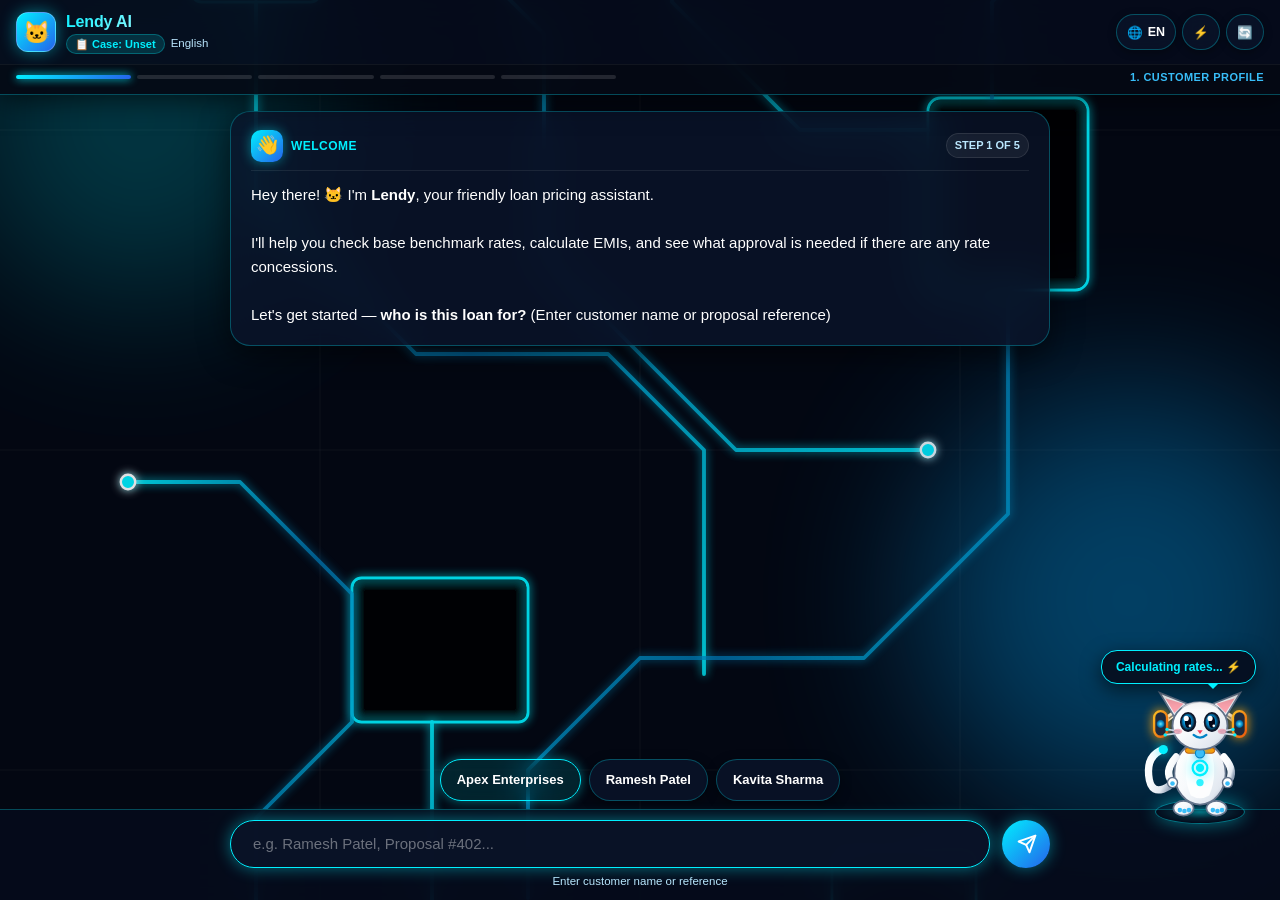
==== commit 1d7e31cc: "Refine approval rules, eliminate policy row mentions, adopt warm conversational tone, and enhance ro" ====
--- a/index.html
+++ b/index.html
@@ -3,7 +3,7 @@
 <head>
   <meta charset="UTF-8">
   <meta name="viewport" content="width=device-width, initial-scale=1.0, maximum-scale=1.0, user-scalable=no, viewport-fit=cover">
-  <title>Lendy 🐱 — Executive Loan Pricing Cockpit & AI Companion</title>
+  <title>Lendy 🐱 — Smart Loan Pricing & Approval Assistant</title>
   <link rel="manifest" href="./manifest.json">
   <meta name="theme-color" content="#030712">
   <meta name="apple-mobile-web-app-capable" content="yes">
@@ -11,14 +11,13 @@
   <meta http-equiv="Cache-Control" content="no-cache, no-store, must-revalidate">
   <meta http-equiv="Pragma" content="no-cache">
   <meta http-equiv="Expires" content="0">
-  <meta name="description" content="Lendy is an executive 3D loan pricing and deviation evaluation cockpit for credit managers and officers.">
+  <meta name="description" content="Lendy is your friendly 3D loan pricing and approval deviation assistant.">
 
   <style>
     /* ==========================================================================
-       VIBRANT PHONE WALLPAPER THEMES & COLOR SYSTEM (FEATURING USER'S IMAGES)
+       VIBRANT PHONE WALLPAPER THEMES & COLOR SYSTEM
        ========================================================================== */
     :root, [data-theme="cyber-circuit"] {
-      /* Theme 1: Cyber Circuit Motherboard (Exact match of User's Image 4) */
       --bg-base: #030712;
       --circuit-line: #00f0ff;
       --circuit-glow: rgba(0, 240, 255, 0.45);
@@ -49,7 +48,6 @@
     }
 
     [data-theme="alpine-night"] {
-      /* Theme 2: Midnight Alpine Moonlight (Exact match of User's Image 5) */
       --bg-base: #0b071a;
       --circuit-line: #c084fc;
       --circuit-glow: rgba(192, 132, 252, 0.45);
@@ -79,7 +77,6 @@
     }
 
     [data-theme="cosmic-nebula"] {
-      /* Theme 3: Deep Cosmic Nebula & Galaxy */
       --bg-base: #060114;
       --circuit-line: #a855f7;
       --circuit-glow: rgba(168, 85, 247, 0.45);
@@ -109,7 +106,6 @@
     }
 
     [data-theme="neo-tokyo"] {
-      /* Theme 4: Neo Tokyo Cyberpunk Skyline */
       --bg-base: #050714;
       --circuit-line: #f43f5e;
       --circuit-glow: rgba(244, 63, 94, 0.45);
@@ -139,7 +135,6 @@
     }
 
     [data-theme="sunset-gold"] {
-      /* Theme 5: Sunset Gold Obsidian Matrix */
       --bg-base: #0c0603;
       --circuit-line: #f59e0b;
       --circuit-glow: rgba(245, 158, 11, 0.45);
@@ -198,7 +193,7 @@
     }
 
     /* ==========================================================================
-       WALLPAPER BACKDROPS (FEATURING USER'S IMAGES)
+       WALLPAPER BACKDROPS
        ========================================================================== */
     .wallpaper-art {
       position: fixed;
@@ -209,7 +204,6 @@
       background: var(--bg-base);
     }
 
-    /* Wallpaper Layer 1: Cyber Circuit Motherboard (Image 4) */
     .circuit-bg-svg {
       position: absolute;
       inset: 0;
@@ -221,7 +215,6 @@
     }
     [data-theme="cyber-circuit"] .circuit-bg-svg { display: block; }
 
-    /* Wallpaper Layer 2: Midnight Alpine Moonlight (Image 5) */
     .alpine-bg-svg {
       position: absolute;
       inset: 0;
@@ -250,7 +243,7 @@
     }
 
     /* ==========================================================================
-       EXECUTIVE COCKPIT HEADER & PROGRESS TIMELINE
+       FRIENDLY HEADER & PROGRESS HUD
        ========================================================================== */
     .app-header {
       background: var(--panel-bg);
@@ -314,7 +307,7 @@
       display: flex;
       align-items: center;
       gap: 6px;
-      font-size: 11px;
+      font-size: 11.5px;
       color: var(--text-muted);
       white-space: nowrap;
       overflow: hidden;
@@ -331,8 +324,8 @@
       color: var(--accent-primary);
       border: 1px solid var(--border-line);
       font-weight: 700;
-      font-size: 10.5px;
-      max-width: 140px;
+      font-size: 11px;
+      max-width: 150px;
       overflow: hidden;
       text-overflow: ellipsis;
       white-space: nowrap;
@@ -370,7 +363,6 @@
       transform: translateY(-1px);
     }
 
-    /* Executive Stepper Pipeline HUD */
     .cockpit-stepper-bar {
       display: flex;
       align-items: center;
@@ -418,7 +410,7 @@
     }
 
     /* ==========================================================================
-       EXECUTIVE COCKPIT INTERACTION FEED (BEYOND BASIC CHAT)
+       CONVERSATION FEED
        ========================================================================== */
     .chat-container {
       flex: 1;
@@ -449,7 +441,6 @@
       gap: 8px;
     }
 
-    /* Executive Question & Milestone Cards */
     .cockpit-card {
       background: var(--card-bg);
       border: 1px solid var(--border-line);
@@ -526,7 +517,6 @@
       font-weight: 700;
     }
 
-    /* User Response Confirm Pill */
     .user-confirm-row {
       display: flex;
       justify-content: flex-end;
@@ -548,9 +538,6 @@
       gap: 8px;
     }
 
-    /* ==========================================================================
-       ENTERTAINING 3D ACTION TILES & CHIPS
-       ========================================================================== */
     .cockpit-options-grid {
       display: grid;
       grid-template-columns: repeat(auto-fit, minmax(220px, 1fr));
@@ -559,9 +546,7 @@
     }
 
     @media (max-width: 600px) {
-      .cockpit-options-grid {
-        grid-template-columns: 1fr;
-      }
+      .cockpit-options-grid { grid-template-columns: 1fr; }
     }
 
     .action-tile-3d {
@@ -586,10 +571,6 @@
       box-shadow: 0 6px 20px var(--circuit-glow);
     }
 
-    .action-tile-3d:active {
-      transform: translateY(0);
-    }
-
     .action-tile-3d.primary-glow {
       border-color: var(--accent-primary);
       background: rgba(0, 240, 255, 0.12);
@@ -623,7 +604,6 @@
       margin-top: 2px;
     }
 
-    /* Quick Reply Pill Chips */
     .chips-area {
       display: flex;
       flex-wrap: wrap;
@@ -666,7 +646,7 @@
     }
 
     /* ==========================================================================
-       MOBILE RESPONSIVE VERDICT & COMPARISON COCKPIT
+       VERDICT CARD & MOBILE PARAMETER CARDS
        ========================================================================== */
     .status-card {
       background: var(--panel-bg);
@@ -713,7 +693,6 @@
       margin-bottom: 8px;
     }
 
-    /* Comparison Table (Desktop View) */
     .comparison-table-wrapper {
       width: 100%;
       overflow-x: auto;
@@ -744,7 +723,6 @@
       text-align: right;
     }
 
-    /* Comparison Parameter Cards (Mobile View to prevent truncation) */
     .mobile-param-cards {
       display: none;
       padding: 12px;
@@ -872,7 +850,7 @@
     }
 
     /* ==========================================================================
-       AUTHENTIC 3D ROBOT CAT COMPANION (8 DISTINCT EMOTIONS & POSTURES)
+       3D ROBOT CAT COMPANION
        ========================================================================== */
     .companion-dock {
       position: fixed;
@@ -899,7 +877,6 @@
       }
     }
 
-    /* Holographic Base Pedestal Ring */
     .holo-pedestal {
       position: absolute;
       bottom: 2px;
@@ -928,7 +905,6 @@
       transition: transform 0.3s cubic-bezier(0.34, 1.56, 0.64, 1);
     }
 
-    /* Cat Speech Bubble */
     .companion-speech {
       position: absolute;
       bottom: 142px;
@@ -964,7 +940,6 @@
       border-color: var(--border-glow) transparent transparent;
     }
 
-    /* Cat Animations */
     @keyframes cat-idle-breathe {
       0%, 100% { transform: translateY(0) scaleY(1); }
       50% { transform: translateY(-3px) scaleY(1.02); }
@@ -990,7 +965,6 @@
     }
     .anim-core { transform-origin: 60px 88px; animation: reactor-pulse 1.8s infinite ease-in-out; }
 
-    /* Face Washing Motion */
     @keyframes paw-wash-face {
       0% { transform: translate(0, 0) rotate(0deg); }
       20% { transform: translate(-10px, -24px) rotate(-35deg); }
@@ -1004,7 +978,6 @@
       transform-origin: 78px 84px;
     }
 
-    /* Head tilts blissfully during face-wash */
     @keyframes head-tilt-wash {
       0%, 100% { transform: rotate(0deg); }
       50% { transform: rotate(6deg) translateY(-2px); }
@@ -1014,7 +987,6 @@
       transform-origin: 60px 48px;
     }
 
-    /* Cyber Visor Scanning HUD across eyes */
     @keyframes visor-scan {
       0%, 100% { opacity: 0.85; filter: drop-shadow(0 0 6px #00f0ff); }
       50% { opacity: 1; filter: drop-shadow(0 0 12px #38bdf8); }
@@ -1024,7 +996,6 @@
       animation: visor-scan 1s infinite alternate;
     }
 
-    /* Laughing / Giggling Bounce */
     @keyframes cat-laugh-bounce {
       0%, 100% { transform: translateY(0) rotate(0deg) scale(1); }
       20% { transform: translateY(-7px) rotate(-4deg) scale(1.08); }
@@ -1034,7 +1005,6 @@
     }
     .laughing-now { animation: cat-laugh-bounce 0.65s infinite ease-in-out !important; }
 
-    /* Worried Alert Tremble */
     @keyframes cat-tremble {
       0%, 100% { transform: translate(0, 0); }
       20% { transform: translate(-2px, 1px); }
@@ -1046,7 +1016,6 @@
       animation: cat-tremble 0.3s infinite ease-in-out !important;
     }
 
-    /* 4 Legs vs 2 Legs Postures */
     .posture-4legs .torso-body { transform: translateY(10px) scaleY(0.9); transform-origin: center bottom; transition: transform 0.4s ease; }
     .posture-4legs .hind-standing-legs { opacity: 0; transition: opacity 0.3s; }
     .posture-4legs .hind-folded-legs { opacity: 1; transition: opacity 0.3s; }
@@ -1163,12 +1132,8 @@
 </head>
 <body>
 
-  <!-- ==========================================================================
-       DYNAMIC WALLPAPERS (CIRCUIT BOARD & MIDNIGHT ALPINE NIGHT)
-       ========================================================================== */
-  -->
+  <!-- Dynamic Wallpapers (Circuit & Alpine Night) -->
   <div class="wallpaper-art">
-    <!-- Theme 1: Cyber Circuit Motherboard (Image 4) -->
     <svg class="circuit-bg-svg" xmlns="http://www.w3.org/2000/svg" viewBox="0 0 800 1200" preserveAspectRatio="xMidYMid slice">
       <defs>
         <filter id="neonGlow" x="-20%" y="-20%" width="140%" height="140%">
@@ -1214,10 +1179,9 @@
       </g>
     </svg>
 
-    <!-- Theme 2: Midnight Alpine Moonlight (Exact match of User's Image 5) -->
+    <!-- Theme 2: Midnight Alpine Moonlight (User's Image) -->
     <svg class="alpine-bg-svg" xmlns="http://www.w3.org/2000/svg" viewBox="0 0 800 1200" preserveAspectRatio="xMidYMid slice">
       <defs>
-        <!-- Sky Gradient -->
         <linearGradient id="skyGrad" x1="0%" y1="0%" x2="0%" y2="100%">
           <stop offset="0%" stop-color="#0b071a"/>
           <stop offset="45%" stop-color="#1e1035"/>
@@ -1225,7 +1189,6 @@
           <stop offset="100%" stop-color="#e8a598"/>
         </linearGradient>
 
-        <!-- Moon Glow -->
         <radialGradient id="moonGlow" cx="50%" cy="50%" r="50%">
           <stop offset="0%" stop-color="#ffffff"/>
           <stop offset="40%" stop-color="#fdf4ff"/>
@@ -1233,7 +1196,6 @@
           <stop offset="100%" stop-color="#e9d5ff" stop-opacity="0"/>
         </radialGradient>
 
-        <!-- Mountain Shading -->
         <linearGradient id="mtnLit" x1="0%" y1="0%" x2="100%" y2="100%">
           <stop offset="0%" stop-color="#f8c2b5"/>
           <stop offset="100%" stop-color="#d98c85"/>
@@ -1244,10 +1206,8 @@
         </linearGradient>
       </defs>
 
-      <!-- Night Sky -->
       <rect width="800" height="1200" fill="url(#skyGrad)"/>
 
-      <!-- Shining Stars & Shooting Star -->
       <g fill="#ffffff">
         <circle cx="220" cy="110" r="2.5" filter="drop-shadow(0 0 6px #ffffff)"/>
         <circle cx="540" cy="150" r="2"/>
@@ -1255,44 +1215,30 @@
         <circle cx="180" cy="450" r="1.5"/>
         <circle cx="700" cy="480" r="2"/>
         <circle cx="360" cy="220" r="1.8"/>
-        <!-- Shooting Star -->
         <line x1="60" y1="300" x2="20" y2="340" stroke="#ffffff" stroke-width="2.5" stroke-linecap="round" opacity="0.85"/>
       </g>
 
-      <!-- Glowing Full Moon -->
       <circle cx="400" cy="340" r="42" fill="url(#moonGlow)"/>
       <circle cx="400" cy="340" r="24" fill="#ffffff" filter="drop-shadow(0 0 16px #ffffff)"/>
 
-      <!-- Majestic Mountain Peak -->
-      <!-- Shadowed Left Ridge -->
       <polygon points="400,480 120,880 400,880" fill="url(#mtnShadow)"/>
-      <!-- Moonlit Right Peak & Snow Face -->
       <polygon points="400,480 720,880 400,880" fill="url(#mtnLit)"/>
-      <!-- Snow Crevices -->
       <polygon points="400,480 420,540 380,590 440,650 390,720 460,880 400,880" fill="url(#mtnShadow)"/>
       <polygon points="360,520 380,540 350,580" fill="url(#mtnLit)"/>
       <polygon points="450,560 480,600 440,640" fill="#fdf2f8"/>
 
-      <!-- Forest Treeline Ridge (Midground) -->
       <path d="M0,820 Q200,800 400,860 Q600,800 800,820 L800,1200 L0,1200 Z" fill="#1b0e2b" opacity="0.8"/>
-
-      <!-- Foreground Sloping Ridges with Majestic Stag / Deer Silhouette -->
       <path d="M0,900 L400,990 L800,880 L800,1200 L0,1200 Z" fill="#0c0516"/>
 
-      <!-- Stag Silhouette Standing on the Ridge -->
       <g transform="translate(372, 915) scale(0.65)" fill="#06020c">
-        <!-- Antlers -->
         <path d="M24,10 Q28,-4 36,-14 Q38,-16 42,-14 Q40,-6 32,4 Z"/>
         <path d="M26,8 Q34,-2 46,-6 Q44,2 34,10 Z"/>
         <path d="M16,10 Q12,-4 4,-14 Q2,-16 -2,-14 Q0,-6 8,4 Z"/>
         <path d="M14,8 Q6,-2 -6,-6 Q-4,2 6,10 Z"/>
-        <!-- Head & Ears -->
         <polygon points="20,10 24,18 16,18"/>
         <ellipse cx="26" cy="14" rx="4" ry="2"/>
         <ellipse cx="14" cy="14" rx="4" ry="2"/>
-        <!-- Neck & Torso -->
         <path d="M16,18 L14,36 L8,42 L8,70 L28,70 L34,42 L24,36 L24,18 Z"/>
-        <!-- Legs -->
         <line x1="10" y1="70" x2="10" y2="95" stroke="#06020c" stroke-width="3"/>
         <line x1="16" y1="70" x2="16" y2="95" stroke="#06020c" stroke-width="3"/>
         <line x1="26" y1="70" x2="26" y2="95" stroke="#06020c" stroke-width="3"/>
@@ -1300,14 +1246,11 @@
       </g>
     </svg>
 
-    <!-- Bokeh Light Particles -->
     <div class="bokeh-light b1"></div>
     <div class="bokeh-light b2"></div>
   </div>
 
-  <!-- ==========================================================================
-       EXECUTIVE COCKPIT HEADER WITH CASE BADGE & STEPPER HUD
-       ========================================================================== -->
+  <!-- Header -->
   <header class="app-header">
     <div class="header-main-bar">
       <div class="header-left">
@@ -1316,7 +1259,7 @@
           <h1>Lendy AI</h1>
           <div class="header-sub-row">
             <span id="caseLiveBadge" class="case-live-badge">📋 Case: Unset</span>
-            <span id="langSubText">EN</span>
+            <span id="langSubText">English</span>
           </div>
         </div>
       </div>
@@ -1327,11 +1270,11 @@
           <span id="currentLangLabel">EN</span>
         </button>
 
-        <button class="theme-selector-btn" id="themeBtn" onclick="cycleWallpaperTheme()" title="Switch Phone Wallpaper">
+        <button class="theme-selector-btn" id="themeBtn" onclick="cycleWallpaperTheme()" title="Switch Wallpaper">
           <span id="themeEmoji">⚡</span>
         </button>
 
-        <button class="reset-btn" onclick="restartSession()" title="Restart Session">
+        <button class="reset-btn" onclick="restartSession()" title="Restart">
           <span>🔄</span>
         </button>
       </div>
@@ -1340,34 +1283,28 @@
     <!-- Stepper Pipeline HUD -->
     <div class="cockpit-stepper-bar">
       <div class="stepper-steps-track">
-        <div class="stepper-pill active" id="stepPill1" title="1. Case Profile"></div>
-        <div class="stepper-pill" id="stepPill2" title="2. Sanction Terms"></div>
-        <div class="stepper-pill" id="stepPill3" title="3. Financials & DTI"></div>
-        <div class="stepper-pill" id="stepPill4" title="4. Proposed Rates"></div>
-        <div class="stepper-pill" id="stepPill5" title="5. Final Decision"></div>
+        <div class="stepper-pill active" id="stepPill1" title="1. Details"></div>
+        <div class="stepper-pill" id="stepPill2" title="2. Terms"></div>
+        <div class="stepper-pill" id="stepPill3" title="3. Financials"></div>
+        <div class="stepper-pill" id="stepPill4" title="4. Proposed"></div>
+        <div class="stepper-pill" id="stepPill5" title="5. Verdict"></div>
       </div>
-      <div class="stepper-label-text" id="stepperStageLabel">1. Case Profile</div>
+      <div class="stepper-label-text" id="stepperStageLabel">1. Customer Profile</div>
     </div>
   </header>
 
-  <!-- ==========================================================================
-       EXECUTIVE INTERACTION FEED CONTAINER
-       ========================================================================== */
-  -->
+  <!-- Conversation Feed -->
   <main class="chat-container" id="chatContainer" aria-live="polite"></main>
 
   <!-- Quick Reply Tappable Chips -->
   <div class="chips-area" id="chipsArea" role="group" aria-label="Quick response options"></div>
 
-  <!-- ==========================================================================
-       3D ROBOT CAT COMPANION WITH 8 EMOTIONAL STATES & POSTURES
-       ========================================================================== */
-  -->
+  <!-- 3D Robot Cat Companion Stage -->
   <div class="companion-dock" id="companionDock">
     <div class="holo-pedestal"></div>
-    <div class="companion-speech" id="companionBubble">Ready to price! 🐾</div>
-
-    <div class="robot-cat-interactive anim-breathe posture-2legs" id="robotCat" onclick="catInteractedManually()" title="I'm Lendy! I automatically react, calculate, and make faces!">
+    <div class="companion-speech" id="companionBubble">Ready to help! 🐾</div>
+
+    <div class="robot-cat-interactive anim-breathe posture-2legs" id="robotCat" onclick="catInteractedManually()" title="I'm Lendy! I react to your inputs and make cute faces!">
       <svg viewBox="0 0 120 150" style="width: 100%; height: 100%; overflow: visible;">
         <defs>
           <linearGradient id="whiteCeramic" x1="0%" y1="0%" x2="100%" y2="100%">
@@ -1453,7 +1390,7 @@
             <circle cx="30" cy="105" r="2.5" fill="#38bdf8"/>
           </g>
 
-          <!-- Right Arm & Paw (Grooming / Washing Face / Gesturing) -->
+          <!-- Right Arm & Paw -->
           <g class="arm-right-paw" id="rightPawGroup">
             <path id="rightArmPath" d="M86,76 Q100,92 90,104" fill="none" stroke="url(#whiteCeramic)" stroke-width="8" stroke-linecap="round"/>
             <circle id="rightPawCirc" cx="90" cy="104" r="5.5" fill="#ffffff" stroke="#64748b" stroke-width="1.5"/>
@@ -1510,19 +1447,19 @@
             <circle cx="75" cy="42" r="1.4" fill="#ffffff"/>
           </g>
 
-          <!-- Star Eyes for Celebration (★ . ★) -->
+          <!-- Star Eyes for Celebration -->
           <g id="eyesStarLayer" style="display: none;" fill="#fbbf24">
             <text x="40" y="44" font-size="16" font-weight="bold">★</text>
             <text x="66" y="44" font-size="16" font-weight="bold">★</text>
           </g>
 
-          <!-- Cyber Visor HUD (Calculating Matrix) -->
+          <!-- Cyber Visor HUD (Calculating) -->
           <g id="cyberVisor" style="display: none;">
             <rect x="36" y="30" width="48" height="16" rx="4" fill="rgba(0, 240, 255, 0.45)" stroke="#00f0ff" stroke-width="1.5"/>
             <line x1="40" y1="38" x2="80" y2="38" stroke="#ffffff" stroke-width="1.5" stroke-dasharray="4, 4"/>
           </g>
 
-          <!-- Cute Triangular Robot Nose -->
+          <!-- Cute Triangular Nose -->
           <polygon points="57,47 63,47 60,51" fill="#f43f5e"/>
 
           <!-- Friendly Animated Mouth / Jaw -->
@@ -1573,142 +1510,142 @@
   </footer>
 
   <!-- ==========================================================================
-       LOGIC, I18N, AND INTERACTIVE ENGINE
+       LOGIC, I18N, AND SOFT INTERACTIVE ENGINE
        ========================================================================== */
   -->
   <script>
     /* ==========================================================================
-       MULTI-LANGUAGE LOCALIZATION DICTIONARY
+       MULTI-LANGUAGE LOCALIZATION DICTIONARY (SOFT, CASUAL & FRIENDLY TONE)
        ========================================================================== */
     const I18N = {
       en: {
         code: "en", label: "English",
-        subtitle: "Executive Loan Pricing & Deviation Assistant",
-        stageNames: ["1. Case Profile", "2. Sanction Terms", "3. Financials & DTI", "4. Proposed Rates", "5. Final Decision"],
-        welcome: "👋 Hello Officer! I'm <strong>Lendy</strong>, your pricing & credit policy copilot.<br><br>Let's evaluate current sanctioned terms against benchmark matrix policy, compute precise EMI & DTI deviations, and determine approver authority.<br><br><strong>What is the customer name or case reference?</strong>",
-        askProduct: "Which <strong>Loan Product</strong> is under review for",
-        askIncomeProg: "Under which <strong>Income Program</strong> is this loan assessed?",
-        askProperty: "What is the <strong>Property Type</strong> mortgaged?",
-        askBureau: "What is the borrower's <strong>Bureau Category</strong>?",
-        askSancAmount: "What is the <strong>Current Sanctioned Loan Amount</strong>?",
-        askSancTenure: "What is the <strong>Current Sanctioned Tenure</strong>?",
-        askSancRoi: "What is the <strong>Current Sanctioned ROI (% p.a.)</strong>?",
-        askSancPf: "What is the <strong>Current Sanctioned Processing Fee (PF %)</strong>?",
-        askIncomeFreq: "How would you like to enter the borrower's gross earnings?",
+        subtitle: "Loan Pricing & Approval Assistant",
+        stageNames: ["1. Customer Profile", "2. Loan Terms", "3. Income & DTI", "4. Proposed Rates", "5. Approval Verdict"],
+        welcome: "Hey there! 🐱 I'm <strong>Lendy</strong>, your friendly loan pricing assistant.<br><br>I'll help you check base benchmark rates, calculate EMIs, and see what approval is needed if there are any rate concessions.<br><br>Let's get started — <strong>who is this loan for?</strong> (Enter customer name or proposal reference)",
+        askProduct: "Which loan product are we checking for",
+        askIncomeProg: "What income program is the borrower applying under?",
+        askProperty: "What property type is being mortgaged?",
+        askBureau: "What is their credit bureau category?",
+        askSancAmount: "What loan amount are we looking at?",
+        askSancTenure: "And what loan tenure (in months or years)?",
+        askSancRoi: "What is the currently sanctioned interest rate (ROI % per year)?",
+        askSancPf: "And what is the sanctioned processing fee (PF %)?",
+        askIncomeFreq: "How would you like to enter their earnings — Monthly or Yearly?",
         askIncomeAmount: "Enter gross earnings amount for",
-        askExistingEmis: "What are the borrower's <strong>total existing monthly EMIs / obligations</strong>? (0 if none)",
-        sancStatusTitle: "📊 Current Sanctioned Status & Policy Benchmarks",
-        sancEmiLabel: "Current Sanctioned EMI",
+        askExistingEmis: "Do they have any existing monthly loan EMIs? (Enter 0 if none):",
+        sancStatusTitle: "📊 Benchmark Base Rates & Current Status",
+        sancEmiLabel: "Sanctioned EMI",
         currentDtiLabel: "Current DTI Ratio",
-        baseRoiLabel: "Matrix Base ROI",
-        basePfLabel: "Matrix Base PF",
-        askReqRoi: "What is the borrower's <strong>Requested ROI (% p.a.)</strong>?",
-        askReqPf: "What is the borrower's <strong>Requested Processing Fee (PF %)</strong>?",
-        floorWarningRoi: "⚠️ Policy Floor Alert: Any Requested ROI < 15.0% mandates CEO approval.",
-        floorWarningPf: "⚠️ Policy Floor Alert: Any Requested PF < 1.5% mandates CEO approval.",
-        evalTitle: "🎯 Comprehensive Deviation & Approval Assessment",
+        baseRoiLabel: "Benchmark Base ROI",
+        basePfLabel: "Benchmark Base PF",
+        askReqRoi: "What requested interest rate (ROI % p.a.) is being asked for?",
+        askReqPf: "What requested processing fee (PF %) is being asked for?",
+        floorWarningRoi: "💡 Reminder: Per policy floor, any Requested ROI below 15.0% mandates CEO approval.",
+        floorWarningPf: "💡 Reminder: Per policy floor, any Requested PF below 1.5% mandates CEO approval.",
+        evalTitle: "🎯 Pricing & Approval Verdict",
         btnTryRates: "Try different Requested ROI/PF",
         btnNewCase: "Evaluate new customer",
-        floorAlert: "🏛️ MANDATORY POLICY FLOOR BREACH TRIGGERED (CEO APPROVAL)",
+        floorAlert: "🏛️ POLICY FLOOR RULE TRIGGERED (CEO APPROVAL REQUIRED)",
         dtiAlertTitle: "⚠️ Prudent DTI Alert (>50%)",
-        tableHeader: ["Parameter", "Matrix Benchmark", "Current Sanctioned", "Proposed Requested", "Deviation / Status"],
+        tableHeader: ["Parameter", "Benchmark Base", "Sanctioned Rate", "Proposed Rate", "Concession / Approver"],
         monthly: "Monthly", annual: "Annual"
       },
       hi: {
         code: "hi", label: "हिंदी",
-        subtitle: "ऋण मूल्य निर्धारण एवं विचलन मूल्यांकन सहायक",
-        stageNames: ["1. केस विवरण", "2. स्वीकृत शर्तें", "3. आय एवं डीटीआई", "4. प्रस्तावित दरें", "5. अंतिम निर्णय"],
-        welcome: "👋 नमस्ते ऑफिसर! मैं <strong>लेंडी (Lendy)</strong> हूँ, आपका ऋण मूल्य निर्धारण एवं नीति अनुमोदन सहायक।<br><br>आइए स्वीकृत बनाम अनुरोधित ऋण शर्तों का मूल्यांकन करें, 56-पंक्ति मैट्रिक्स जांचें और ईएमआई तथा डीटीआई की सटीक गणना करें।<br><br><strong>ग्राहक का नाम या केस संदर्भ (Reference) क्या है?</strong>",
-        askProduct: "के लिए कौन सा <strong>ऋण उत्पाद (Loan Product)</strong> चुनना चाहते हैं:",
-        askIncomeProg: "यह ऋण किस <strong>आय कार्यक्रम (Income Program)</strong> के तहत मूल्यांकित है?",
-        askProperty: "बंधक रखी गई <strong>संपत्ति का प्रकार (Property Type)</strong> क्या है?",
-        askBureau: "उधारकर्ता की <strong>ब्यूरो श्रेणी (Bureau Category)</strong> क्या है?",
-        askSancAmount: "वर्तमान <strong>स्वीकृत ऋण राशि (Sanctioned Loan Amount)</strong> कितनी है?",
-        askSancTenure: "वर्तमान <strong>स्वीकृत अवधि (Sanctioned Tenure)</strong> कितनी है?",
-        askSancRoi: "वर्तमान <strong>स्वीकृत ब्याज दर (Sanctioned ROI % p.a.)</strong> क्या है?",
-        askSancPf: "वर्तमान <strong>स्वीकृत प्रोसेसिंग शुल्क (Sanctioned PF %)</strong> क्या है?",
-        askIncomeFreq: "उधारकर्ता की कुल आय कैसे दर्ज करना चाहते हैं?",
+        subtitle: "लोन प्राइसिंग एवं अप्रूवल सहायक",
+        stageNames: ["1. ग्राहक विवरण", "2. लोन शर्तें", "3. आय एवं डीटीआई", "4. प्रस्तावित दरें", "5. अप्रूवल निर्णय"],
+        welcome: "नमस्ते! 🐱 मैं <strong>लेंडी (Lendy)</strong> हूँ, आपका लोन प्राइसिंग साथी।<br><br>मैं आपकी बेस ब्याज दरें जांचने, ईएमआई की गणना करने और आवश्यक अप्रूवल जानने में मदद करूँगा।<br><br>शुरू करने के लिए, **ग्राहक का नाम या केस रेफरेंस क्या है?**",
+        askProduct: "के लिए कौन सा लोन चुनना चाहते हैं:",
+        askIncomeProg: "यह लोन किस आय कार्यक्रम (Income Program) के तहत है?",
+        askProperty: "बंधक रखी गई संपत्ति का प्रकार क्या है?",
+        askBureau: "उधारकर्ता की ब्यूरो श्रेणी क्या है?",
+        askSancAmount: "स्वीकृत ऋण राशि (Loan Amount) कितनी है?",
+        askSancTenure: "ऋण अवधि (Tenure) कितनी है?",
+        askSancRoi: "स्वीकृत ब्याज दर (ROI % p.a.) क्या है?",
+        askSancPf: "स्वीकृत प्रोसेसिंग शुल्क (PF %) क्या है?",
+        askIncomeFreq: "आय कैसे दर्ज करना चाहते हैं?",
         askIncomeAmount: "सकल आय दर्ज करें:",
-        askExistingEmis: "उधारकर्ता की <strong>कुल मौजूदा मासिक ईएमआई / देयताएं</strong> कितनी हैं? (यदि कोई नहीं तो 0)",
-        sancStatusTitle: "📊 वर्तमान स्वीकृत स्थिति एवं नीति बेंचमार्क",
+        askExistingEmis: "कुल मौजूदा मासिक ईएमआई कितनी हैं? (यदि कोई नहीं तो 0):",
+        sancStatusTitle: "📊 बेंचमार्क बेस दरें एवं वर्तमान स्थिति",
         sancEmiLabel: "स्वीकृत ईएमआई",
-        currentDtiLabel: "मौजूदा डीटीआई अनुपात",
-        baseRoiLabel: "मैट्रिक्स बेस आरओआई",
-        basePfLabel: "मैट्रिक्स बेस पीएफ",
-        askReqRoi: "उधारकर्ता द्वारा <strong>अनुरोधित ब्याज दर (Requested ROI % p.a.)</strong> क्या है?",
-        askReqPf: "उधारकर्ता द्वारा <strong>अनुरोधित प्रोसेसिंग शुल्क (Requested PF %)</strong> क्या है?",
-        floorWarningRoi: "⚠️ ध्यान दें: नीतिगत न्यूनतम सीमा के अनुसार, 15% से कम ROI के लिए CEO अनुमोदन अनिवार्य है।",
-        floorWarningPf: "⚠️ ध्यान दें: नीतिगत न्यूनतम सीमा के अनुसार, 1.5% से कम PF के लिए CEO अनुमोदन अनिवार्य है।",
-        evalTitle: "🎯 संपूर्ण विचलन एवं अनुमोदन मूल्यांकन रिपोर्ट",
+        currentDtiLabel: "मौजूदा डीटीआई",
+        baseRoiLabel: "बेंचमार्क बेस ROI",
+        basePfLabel: "बेंचमार्क बेस PF",
+        askReqRoi: "अनुरोधित ब्याज दर (Requested ROI % p.a.) क्या है?",
+        askReqPf: "अनुरोधित प्रोसेसिंग शुल्क (Requested PF %) क्या है?",
+        floorWarningRoi: "💡 ध्यान दें: 15% से कम ROI के लिए CEO अनुमोदन अनिवार्य है।",
+        floorWarningPf: "💡 ध्यान दें: 1.5% से कम PF के लिए CEO अनुमोदन अनिवार्य है।",
+        evalTitle: "🎯 संपूर्ण विचलन एवं अनुमोदन रिपोर्ट",
         btnTryRates: "अन्य ROI/PF दरें जांचें",
         btnNewCase: "नया केस दर्ज करें",
-        floorAlert: "🏛️ नीतिगत न्यूनतम सीमा उल्लंघन (CEO अनुमोदन अनिवार्य)",
+        floorAlert: "🏛️ न्यूनतम सीमा नियम (CEO अनुमोदन अनिवार्य)",
         dtiAlertTitle: "⚠️ उच्च डीटीआई चेतावनी (>50%)",
-        tableHeader: ["पैरामीटर", "मैट्रिक्स बेंचमार्क", "वर्तमान स्वीकृत", "प्रस्तावित अनुरोध", "विचलन / प्राधिकारी"],
+        tableHeader: ["पैरामीटर", "बेंचमार्क बेस", "स्वीकृत दर", "प्रस्तावित दर", "विचलन / प्राधिकारी"],
         monthly: "मासिक", annual: "वार्षिक"
       },
       gu: {
         code: "gu", label: "ગુજરાતી",
-        subtitle: "લોન પ્રાઇસિંગ અને મંજૂરી સહાયક AI",
-        stageNames: ["1. કેસ પ્રોફાઇલ", "2. મંજૂર શરતો", "3. આવક અને DTI", "4. માંગણી કરેલ દરો", "5. અંતિમ નિર્ણય"],
-        welcome: "👋 નમસ્તે ઓફિસર! હું <strong>લેન્ડી (Lendy)</strong> છું, તમારો લોન પ્રાઇસિંગ અને પોલિસી એપ્રૂવલ સહાયક.<br><br>ચાલો મંજૂર અને માંગણી કરેલ લોન શરતોનું મૂલ્યાંકન કરીએ અને સચોટ EMI અને DTI ની ગણતરી કરીએ.<br><br><strong>ગ્રાહકનું નામ અથવા કેસ રેફરન્સ શું છે?</strong>",
-        askProduct: "માટે કયું <strong>લોન પ્રોડક્ટ</strong> પસંદ કરશો?",
-        askIncomeProg: "આ લોન કયા <strong>ઇન્કમ પ્રોગ્રામ</strong> હેઠળ છે?",
-        askProperty: "મિલકતનો પ્રકાર <strong>(Property Type)</strong> શું છે?",
-        askBureau: "ઉધાર લેનારની <strong>બ્યુરો કેટેગરી</strong> શું છે?",
-        askSancAmount: "હાલમાં <strong>મંજૂર કરેલ લોનની રકમ (Sanctioned Amount)</strong> કેટલી છે?",
-        askSancTenure: "હાલની <strong>મંજૂર મુદત (Sanctioned Tenure)</strong> કેટલી છે?",
-        askSancRoi: "હાલનો <strong>મંજૂર વ્યાજ દર (Sanctioned ROI % p.a.)</strong> કેટલો છે?",
-        askSancPf: "હાલની <strong>મંજૂર પ્રોસેસિંગ ફી (Sanctioned PF %)</strong> કેટલી છે?",
+        subtitle: "લોન પ્રાઇસિંગ અને મંજૂરી સહાયક",
+        stageNames: ["1. ગ્રાહક વિગત", "2. લોન શરતો", "3. આવક અને DTI", "4. માંગણી કરેલ દરો", "5. અંતિમ મંજૂરી"],
+        welcome: "નમસ્તે! 🐱 હું <strong>લેન્ડી (Lendy)</strong> છું, તમારો લોન પ્રાઇસિંગ મિત્ર.<br><br>ચાલો બેઝ રેટ તપાસીએ, EMI ગણીએ અને કોઈ ડિસ્કાઉન્ટ માટે કઈ મંજૂરી જોઈશે તે જાણીએ.<br><br>શરૂ કરવા માટે, **ગ્રાહકનું નામ અથવા રેફરન્સ શું છે?**",
+        askProduct: "માટે કયું લોન પ્રોડક્ટ પસંદ કરશો?",
+        askIncomeProg: "આ લોન કયા ઇન્કમ પ્રોગ્રામ હેઠળ છે?",
+        askProperty: "મિલકતનો પ્રકાર શું છે?",
+        askBureau: "ઉધાર લેનારની બ્યુરો કેટેગરી શું છે?",
+        askSancAmount: "મંજૂર કરેલ લોનની રકમ કેટલી છે?",
+        askSancTenure: "મંજૂર મુદત કેટલી છે?",
+        askSancRoi: "મંજૂર વ્યાજ દર (ROI % p.a.) કેટલો છે?",
+        askSancPf: "મંજૂર પ્રોસેસિંગ ફી (PF %) કેટલી છે?",
         askIncomeFreq: "કુલ આવક કેવી રીતે દાખલ કરવા માંગો છો?",
         askIncomeAmount: "આવક દાખલ કરો:",
-        askExistingEmis: "ઉધાર લેનારની <strong>હાલની કુલ માસિક EMI</strong> કેટલી છે? (ન હોય તો 0)",
-        sancStatusTitle: "📊 વર્તમાન મંજૂર સ્થિતિ અને પોલિસી બેન્ચમાર્ક",
-        sancEmiLabel: "મંજૂર માસિક EMI",
-        currentDtiLabel: "હાલનો DTI રેશિયો",
-        baseRoiLabel: "મેટ્રિક્સ બેઝ ROI",
-        basePfLabel: "મેટ્રિક્સ બેઝ PF",
-        askReqRoi: "ગ્રાહક દ્વારા <strong>માંગણી કરેલ વ્યાજ દર (Requested ROI % p.a.)</strong> શું છે?",
-        askReqPf: "ગ્રાહક દ્વારા <strong>માંગણી કરેલ પ્રોસેસિંગ ફી (Requested PF %)</strong> શું છે?",
-        floorWarningRoi: "⚠️ નોંધ: પોલિસી મુજબ, 15% કરતા ઓછી ROI માટે CEO મંજૂરી ફરજિયાત છે.",
-        floorWarningPf: "⚠️ નોંધ: પોલિસી મુજબ, 1.5% કરતા ઓછી PF માટે CEO મંજૂરી ફરજિયાત છે.",
-        evalTitle: "🎯 સંપૂર્ણ વિચલન અને મંજૂરી અહેવાલ",
+        askExistingEmis: "હાલની કુલ માસિક EMI કેટલી છે? (ન હોય તો 0):",
+        sancStatusTitle: "📊 બેન્ચમાર્ક બેઝ દરો અને વર્તમાન સ્થિતિ",
+        sancEmiLabel: "મંજૂર EMI",
+        currentDtiLabel: "હાલનો DTI",
+        baseRoiLabel: "બેઝ ROI",
+        basePfLabel: "બેઝ PF",
+        askReqRoi: "માંગણી કરેલ વ્યાજ દર (Requested ROI % p.a.) શું છે?",
+        askReqPf: "માંગણી કરેલ પ્રોસેસિંગ ફી (Requested PF %) શું છે?",
+        floorWarningRoi: "💡 નોંધ: 15% કરતા ઓછી ROI માટે CEO મંજૂરી ફરજિયાત છે.",
+        floorWarningPf: "💡 નોંધ: 1.5% કરતા ઓછી PF માટે CEO મંજૂરી ફરજિયાત છે.",
+        evalTitle: "🎯 સંપૂર્ણ મંજૂરી અહેવાલ",
         btnTryRates: "અન્ય ROI/PF દરો ચકાસો",
         btnNewCase: "નવો કેસ દાખલ કરો",
-        floorAlert: "🏛️ પોલિસી ફ્લોર ઉલ્લંઘન (CEO મંજૂરી ફરજિયાત)",
+        floorAlert: "🏛️ પોલિસી ફ્લોર નિયમ (CEO મંજૂરી ફરજિયાત)",
         dtiAlertTitle: "⚠️ ઊંચો DTI રેશિયો (>50%)",
-        tableHeader: ["પરિમાણ", "મેટ્રિક્સ બેન્ચમાર્ક", "હાલ મંજૂર", "પ્રસ્તાવિત માંગણી", "વિચલન / મંજૂરી"],
+        tableHeader: ["પરિમાણ", "બેન્ચમાર્ક બેઝ", "હાલ મંજૂર", "પ્રસ્તાવિત દર", "વિચલન / મંજૂરી"],
         monthly: "માસિક", annual: "વાર્ષિક"
       },
       ml: {
         code: "ml", label: "മലയാളം",
         subtitle: "ലോൺ പ്രൈസിംഗ് & അപ്രൂവൽ അസിസ്റ്റന്റ്",
-        stageNames: ["1. കേസ് പ്രൊഫൈൽ", "2. അനുവദിച്ച വ്യവസ്ഥകൾ", "3. വരുമാനവും DTI യും", "4. ആവശ്യപ്പെട്ട നിരക്കുകൾ", "5. അന്തിമ തീരുമാനം"],
-        welcome: "👋 നമസ്കാരം ഓഫീസർ! ഞാൻ <strong>ലെൻഡി (Lendy)</strong>. നിങ്ങളുടെ ലോൺ പ്രൈസിംഗ് അസിസ്റ്റന്റ്.<br><br>നമുക്ക് അനുവദിച്ചതും ആവശ്യപ്പെട്ടതുമായ ലോൺ നിബന്ധനകൾ താരതമ്യം ചെയ്ത് ശരിയായ ഇ.എം.ഐ, ഡി.ടി.ഐ എന്നിവ കണക്കാക്കാം.<br><br><strong>ഉപഭോക്താവിന്റെ പേര് അല്ലെങ്കിൽ കേസ് റഫറൻസ് നൽകുക:</strong>",
-        askProduct: "തിരഞ്ഞെടുക്കേണ്ട <strong>ലോൺ പ്രൊഡക്റ്റ്</strong> ഏതാണ്:",
-        askIncomeProg: "ഏത് <strong>ഇൻകം പ്രോഗ്രാം</strong> പ്രകാരമാണ് വിലയിരുത്തുന്നത്?",
-        askProperty: "പണയപ്പെടുത്തുന്ന <strong>വസ്തുവിന്റെ തരം (Property Type)</strong> ഏതാണ്?",
-        askBureau: "കടം വാങ്ങുന്നയാളുടെ <strong>ബ്യൂറോ കാറ്റഗറി</strong> എന്താണ്?",
-        askSancAmount: "നിലവിൽ <strong>അനുവദിച്ച ലോൺ തുക (Sanctioned Amount)</strong> എത്രയാണ്?",
-        askSancTenure: "നിലവിൽ <strong>അനുവദിച്ച കാലാവധി (Sanctioned Tenure)</strong> എത്രയാണ്?",
-        askSancRoi: "നിലവിൽ <strong>അനുവദിച്ച പലിശ നിരക്ക് (Sanctioned ROI % p.a.)</strong> എത്രയാണ്?",
-        askSancPf: "നിലവിൽ <strong>അനുവദിച്ച പ്രോസസ്സിംഗ് ഫീസ് (Sanctioned PF %)</strong> എത്രയാണ്?",
+        stageNames: ["1. ഉപഭോക്തൃ വിവരങ്ങൾ", "2. ലോൺ നിബന്ധനകൾ", "3. വരുമാനം & DTI", "4. നിർദ്ദേശിച്ച നിരക്കുകൾ", "5. അന്തിമ തീരുമാനം"],
+        welcome: "ഹലോ! 🐱 ഞാൻ <strong>ലെൻഡി (Lendy)</strong>, നിങ്ങളുടെ ലോൺ പ്രൈസിംഗ് അസിസ്റ്റന്റ്.<br><br>ലോൺ നിരക്കുകൾ പരിശോധിക്കാനും കൃത്യമായ ഇ.എം.ഐ, ഡി.ടി.ഐ എന്നിവ കണക്കാക്കാനും സഹായിക്കാം.<br><br>തുടങ്ങാൻ, **ഉപഭോക്താവിന്റെ പേര് അല്ലെങ്കിൽ റഫറൻസ് നൽകുക:**",
+        askProduct: "തിരഞ്ഞെടുക്കേണ്ട ലോൺ പ്രൊഡക്റ്റ് ഏതാണ്:",
+        askIncomeProg: "ഏത് ഇൻകം പ്രോഗ്രാം പ്രകാരമാണ് വിലയിരുത്തുന്നത്?",
+        askProperty: "പണയപ്പെടുത്തുന്ന വസ്തുവിന്റെ തരം ഏതാണ്?",
+        askBureau: "കടം വാങ്ങുന്നയാളുടെ ബ്യൂറോ കാറ്റഗറി എന്താണ്?",
+        askSancAmount: "അനുവദിച്ച ലോൺ തുക എത്രയാണ്?",
+        askSancTenure: "അനുവദിച്ച കാലാവധി എത്രയാണ്?",
+        askSancRoi: "അനുവദിച്ച പലിശ നിരക്ക് (ROI % p.a.) എത്രയാണ്?",
+        askSancPf: "അനുവദിച്ച പ്രോസസ്സിംഗ് ഫീസ് (PF %) എത്രയാണ്?",
         askIncomeFreq: "വരുമാനം എങ്ങനെ രേഖപ്പെടുത്തണം?",
         askIncomeAmount: "മൊത്തം വരുമാനം നൽകുക:",
-        askExistingEmis: "നിലവിലുള്ള <strong>പ്രതിമാസ ബാധ്യതകൾ / EMI</strong> എത്രയാണ്? (ഇല്ലെങ്കിൽ 0)",
-        sancStatusTitle: "📊 നിലവിൽ അനുവദിച്ച നിബന്ധനകളും പോളിസി ബെഞ്ച്മാർക്കും",
+        askExistingEmis: "നിലവിലുള്ള പ്രതിമാസ EMI എത്രയാണ്? (ഇല്ലെങ്കിൽ 0):",
+        sancStatusTitle: "📊 പോളിസി ബെഞ്ച്മാർക്കും നിലവിലെ സ്ഥിതിയും",
         sancEmiLabel: "അനുവദിച്ച EMI",
-        currentDtiLabel: "നിലവിലെ DTI അനുപാതം",
-        baseRoiLabel: "പോളിസി ബേസ് ROI",
-        basePfLabel: "പോളിസി ബേസ് PF",
-        askReqRoi: "ആവശ്യപ്പെട്ട <strong>പലിശ നിരക്ക് (Requested ROI % p.a.)</strong> എത്രയാണ്?",
-        askReqPf: "ആവശ്യപ്പെട്ട <strong>പ്രോസസ്സിംഗ് ഫീസ് (Requested PF %)</strong> എത്രയാണ്?",
-        floorWarningRoi: "⚠️ ശ്രദ്ധിക്കുക: പോളിസി പ്രകാരം 15% താഴെയുള്ള ROI-ക്ക് CEO അംഗീകാരം നിർബന്ധമാണ്.",
-        floorWarningPf: "⚠️ ശ്രദ്ധിക്കുക: പോളിസി പ്രകാരം 1.5% താഴെയുള്ള PF-ന് CEO അംഗീകാരം നിർബന്ധമാണ്.",
-        evalTitle: "🎯 പൂർണ്ണ ഡീവിയേഷൻ & അപ്രൂവൽ റിപ്പോർട്ട്",
+        currentDtiLabel: "നിലവിലെ DTI",
+        baseRoiLabel: "ബേസ് ROI",
+        basePfLabel: "ബേസ് PF",
+        askReqRoi: "ആവശ്യപ്പെട്ട പലിശ നിരക്ക് (Requested ROI % p.a.) എത്രയാണ്?",
+        askReqPf: "ആവശ്യപ്പെട്ട പ്രോസസ്സിംഗ് ഫീസ് (Requested PF %) എത്രയാണ്?",
+        floorWarningRoi: "💡 ശ്രദ്ധിക്കുക: 15% താഴെയുള്ള ROI-ക്ക് CEO അംഗീകാരം നിർബന്ധമാണ്.",
+        floorWarningPf: "💡 ശ്രദ്ധിക്കുക: 1.5% താഴെയുള്ള PF-ന് CEO അംഗീകാരം നിർബന്ധമാണ്.",
+        evalTitle: "🎯 പൂർണ്ണ അപ്രൂവൽ റിപ്പോർട്ട്",
         btnTryRates: "മറ്റ് നിരക്കുകൾ പരിശോധിക്കുക",
         btnNewCase: "പുതിയ കേസ് രേഖപ്പെടുത്തുക",
-        floorAlert: "🏛️ പോളിസി ഫ്ലോർ ലംഘനം (CEO അംഗീകാരം നിർബന്ധം)",
+        floorAlert: "🏛️ പോളിസി ഫ്ലോർ നിയമം (CEO അംഗീകാരം നിർബന്ധം)",
         dtiAlertTitle: "⚠️ ഉയർന്ന DTI മുന്നറിയിപ്പ് (>50%)",
         tableHeader: ["പരാമീറ്റർ", "പോളിസി ബെഞ്ച്മാർക്ക്", "നിലവിൽ അനുവദിച്ചത്", "നിർദ്ദേശിച്ചത്", "ഡീവിയേഷൻ / അതോറിറ്റി"],
         monthly: "പ്രതിമാസം", annual: "വാർഷികം"
@@ -1737,7 +1674,7 @@
     }
 
     /* ==========================================================================
-       WALLPAPER THEME ENGINE (FEATURING USER'S IMAGES)
+       WALLPAPER THEME ENGINE
        ========================================================================== */
     const WALLPAPER_THEMES = [
       { id: "cyber-circuit", name: "Cyber Circuit", emoji: "⚡" },
@@ -1757,9 +1694,6 @@
       companionSpeech(`Wallpaper: ${theme.name}! 🎨`, 2000);
     }
 
-    /* ==========================================================================
-       STEPPER TIMELINE HUD UPDATER
-       ========================================================================== */
     function updateStepperUI() {
       const stageMap = {
         CASE_NAME: 1, PRODUCT: 1, INCOME_PROGRAM: 1, PROPERTY_TYPE: 1, BUREAU: 1,
@@ -1787,12 +1721,12 @@
 
       const caseBadge = document.getElementById("caseLiveBadge");
       if (caseBadge) {
-        caseBadge.textContent = session.caseName ? `📋 Ref: ${session.caseName}` : "📋 Case: Unset";
+        caseBadge.textContent = session.caseName ? `📋 ${session.caseName}` : "📋 Case: Unset";
       }
     }
 
     /* ==========================================================================
-       BUSINESS RULES & 56-ROW POLICY MATRIX CONFIG
+       BUSINESS RULES & BENCHMARK MATRIX CONFIG
        ========================================================================== */
     const CONFIG = {
       APP_NAME: "Lendy Loan Pricing & Approval Assistant",
@@ -1875,7 +1809,7 @@
     };
 
     /* ==========================================================================
-       PURE FINANCIAL & APPROVAL LOGIC FUNCTIONS
+       EXACT FINANCIAL, EMI, DTI & APPROVAL CONCESSION LOGIC
        ========================================================================== */
     function lookupBaseRates(product, ticket, incomeProg, propType, bureau) {
       const match = CONFIG.MATRIX.find(m =>
@@ -1911,53 +1845,99 @@
       };
     }
 
+    /*
+     * APPROVAL RULES:
+     * - roiDrop = Base ROI - Requested ROI
+     * - pfDrop  = Base PF  - Requested PF
+     *
+     * Approver tiers for ROI:
+     *   - roiDrop <= 0 -> NONE (meets/exceeds base rate)
+     *   - roiDrop <= 2.0 -> CBO
+     *   - roiDrop > 2.0 and <= 4.0 -> COO
+     *   - roiDrop > 4.0 -> CEO
+     *
+     * Approver tiers for PF:
+     *   - pfDrop <= 0 -> NONE (meets/exceeds base fee)
+     *   - pfDrop <= 1.0 -> CBO
+     *   - pfDrop > 1.0 and <= 1.5 -> COO
+     *   - pfDrop > 1.5 -> CEO
+     *
+     * Hard Floor Rules:
+     *   - If requested ROI < 15.0% -> CEO by default
+     *   - If requested PF < 1.5%   -> CEO by default
+     *
+     * Final Authority:
+     *   - Higher authority governs (CEO > COO > CBO > NONE)
+     */
     function evaluateApproval(baseRoi, reqRoi, basePf, reqPf) {
       const tol = CONFIG.ROUNDING_TOLERANCE;
-      const roiDev = baseRoi - reqRoi;
-      const pfDev = basePf - reqPf;
-
+      const roiDrop = parseFloat((baseRoi - reqRoi).toFixed(4));
+      const pfDrop  = parseFloat((basePf - reqPf).toFixed(4));
+
+      const isRoiFloor = reqRoi < (CONFIG.ROI_FLOOR_PERCENT - tol);
+      const isPfFloor  = reqPf  < (CONFIG.PF_FLOOR_PERCENT - tol);
+
+      // ROI tier
       let roiApprover = CONFIG.APPROVERS.NONE;
-      if (reqRoi < CONFIG.ROI_FLOOR_PERCENT - tol) {
+      if (isRoiFloor) {
         roiApprover = CONFIG.APPROVERS.CEO;
-      } else if (roiDev > tol) {
-        if (roiDev <= 2.0 + tol) roiApprover = CONFIG.APPROVERS.CBO;
-        else if (roiDev <= 4.0 + tol) roiApprover = CONFIG.APPROVERS.COO;
-        else roiApprover = CONFIG.APPROVERS.CEO;
+      } else if (roiDrop > tol) {
+        if (roiDrop <= 2.0 + tol) {
+          roiApprover = CONFIG.APPROVERS.CBO;
+        } else if (roiDrop <= 4.0 + tol) {
+          roiApprover = CONFIG.APPROVERS.COO;
+        } else {
+          roiApprover = CONFIG.APPROVERS.CEO;
+        }
       }
 
+      // PF tier
       let pfApprover = CONFIG.APPROVERS.NONE;
-      if (reqPf < CONFIG.PF_FLOOR_PERCENT - tol) {
+      if (isPfFloor) {
         pfApprover = CONFIG.APPROVERS.CEO;
-      } else if (pfDev > tol) {
-        if (pfDev <= 1.0 + tol) pfApprover = CONFIG.APPROVERS.CBO;
-        else if (pfDev <= 1.5 + tol) pfApprover = CONFIG.APPROVERS.COO;
-        else pfApprover = CONFIG.APPROVERS.CEO;
+      } else if (pfDrop > tol) {
+        if (pfDrop <= 1.0 + tol) {
+          pfApprover = CONFIG.APPROVERS.CBO;
+        } else if (pfDrop <= 1.5 + tol) {
+          pfApprover = CONFIG.APPROVERS.COO;
+        } else {
+          pfApprover = CONFIG.APPROVERS.CEO;
+        }
       }
 
+      // Final highest authority
       const finalLevel = Math.max(roiApprover.level, pfApprover.level);
       let finalApprover = CONFIG.APPROVERS.NONE;
       if (finalLevel === 3) finalApprover = CONFIG.APPROVERS.CEO;
       else if (finalLevel === 2) finalApprover = CONFIG.APPROVERS.COO;
       else if (finalLevel === 1) finalApprover = CONFIG.APPROVERS.CBO;
 
-      const isRoiFloor = reqRoi < CONFIG.ROI_FLOOR_PERCENT - tol;
-      const isPfFloor = reqPf < CONFIG.PF_FLOOR_PERCENT - tol;
-
+      // Soft human explanation
       let explanation = "";
       if (isRoiFloor || isPfFloor) {
-        explanation = `Mandatory CEO Approval required: Requested rate breached policy floors (ROI Floor: ${CONFIG.ROI_FLOOR_PERCENT}%, PF Floor: ${CONFIG.PF_FLOOR_PERCENT}%).`;
+        if (isRoiFloor && isPfFloor) {
+          explanation = `Requested ROI (${reqRoi.toFixed(2)}% < 15.0%) and Requested PF (${reqPf.toFixed(2)}% < 1.5%) are both below the minimum floor limits, so <strong>CEO Approval is required by default</strong>.`;
+        } else if (isRoiFloor) {
+          explanation = `Requested ROI (${reqRoi.toFixed(2)}%) is below the policy floor of 15.0%, so <strong>CEO Approval is required by default</strong>.`;
+        } else {
+          explanation = `Requested Processing Fee (${reqPf.toFixed(2)}%) is below the policy floor of 1.5%, so <strong>CEO Approval is required by default</strong>.`;
+        }
       } else if (finalApprover.level === 0) {
-        explanation = "Proposed terms meet or exceed standard benchmark matrix. No pricing deviation approval required.";
+        explanation = `Great news! The requested rates (${reqRoi.toFixed(2)}% ROI, ${reqPf.toFixed(2)}% PF) meet or exceed the benchmark base rates. <strong>No concession approval needed.</strong>`;
       } else {
         const parts = [];
-        if (roiApprover.level > 0) parts.push(`ROI concession of ${roiDev.toFixed(2)}% pts (${roiApprover.name.replace(' Approval','')})`);
-        if (pfApprover.level > 0) parts.push(`PF concession of ${pfDev.toFixed(2)}% pts (${pfApprover.name.replace(' Approval','')})`);
-        explanation = `${parts.join(" and ")} requires ${finalApprover.name}.`;
+        if (roiApprover.level > 0) {
+          parts.push(`ROI drops by ${roiDrop.toFixed(2)}% from base (${roiApprover.name.replace(' Approval','')})`);
+        }
+        if (pfApprover.level > 0) {
+          parts.push(`PF drops by ${pfDrop.toFixed(2)}% from base (${pfApprover.name.replace(' Approval','')})`);
+        }
+        explanation = `${parts.join(" and ")} — higher authority governing is <strong>${finalApprover.name}</strong>.`;
       }
 
       return {
-        roiDeviation: parseFloat(roiDev.toFixed(4)),
-        pfDeviation: parseFloat(pfDev.toFixed(4)),
+        roiDeviation: roiDrop,
+        pfDeviation: pfDrop,
         roiApprover,
         pfApprover,
         finalApprover,
@@ -2042,7 +2022,6 @@
       if (!robotCat) return;
       currentCatState = stateName;
 
-      // Reset dynamic action classes
       robotCat.classList.remove("washing-face", "laughing-now", "calculating-now", "worried-alert", "posture-4legs", "posture-2legs");
       if (cyberVisor) cyberVisor.style.display = "none";
       if (eyesNormalLayer) eyesNormalLayer.style.display = "block";
@@ -2063,14 +2042,14 @@
           eyeLeft.setAttribute("ry", "7"); eyeRight.setAttribute("ry", "7");
           mouthLine.setAttribute("d", "M54,53 L66,53");
           mouthLine.setAttribute("fill", "none");
-          companionSpeech("Scanning matrix parameters... ⚡", 2200);
+          companionSpeech("Calculating rates... ⚡", 2200);
           break;
 
         case "wash-face":
           robotCat.classList.add("washing-face", "posture-2legs");
           eyeLeft.setAttribute("ry", "3"); eyeRight.setAttribute("ry", "3");
           mouthLine.setAttribute("d", "M54,52 Q60,57 66,52");
-          companionSpeech("Purrr... grooming whiskers! 🐾", 2400);
+          companionSpeech("Purrr... grooming! 🐾", 2400);
           break;
 
         case "four-legs":
@@ -2092,7 +2071,7 @@
           eyeLeft.setAttribute("ry", "11"); eyeRight.setAttribute("ry", "11");
           mouthLine.setAttribute("d", "M53,55 Q60,49 67,55");
           mouthLine.setAttribute("fill", "none");
-          companionSpeech("Floor breach alert! 🏛️", 2600);
+          companionSpeech("CEO approval needed! 🏛️", 2600);
           break;
 
         case "celebrating":
@@ -2101,7 +2080,7 @@
           if (eyesStarLayer) eyesStarLayer.style.display = "block";
           mouthLine.setAttribute("d", "M51,50 Q60,65 69,50 Z");
           mouthLine.setAttribute("fill", "#00f0ff");
-          companionSpeech("Approved without deviation! 🎉", 3000);
+          companionSpeech("Approved! No concessions needed 🎉", 3000);
           break;
 
         case "standing-proud":
@@ -2114,23 +2093,22 @@
       }
     }
 
-    // Diverse, balanced autonomous life-cycle (Runs every 7-8s in idle)
+    // Balanced autonomous cycle (Cycles every 8 seconds)
     function startAutonomousCatLifeCycle() {
       if (autoCycleTimer) clearInterval(autoCycleTimer);
-      const IDLE_VARIETY = ["standing-proud", "curious", "four-legs", "wash-face", "standing-proud"];
+      const IDLE_VARIETY = ["standing-proud", "curious", "four-legs", "standing-proud", "wash-face"];
       let cycleIdx = 0;
       autoCycleTimer = setInterval(() => {
-        // Only run idle animations if user is not actively answering or typing
         const isTyping = document.querySelector(".typing-row");
         if (!isTyping && currentCatState !== "worried-alert" && currentCatState !== "celebrating") {
           cycleIdx = (cycleIdx + 1) % IDLE_VARIETY.length;
           const nextState = IDLE_VARIETY[cycleIdx];
           setCatVisualState(nextState);
           if (nextState === "wash-face") {
-            setTimeout(() => setCatVisualState("standing-proud"), 3500);
+            setTimeout(() => setCatVisualState("standing-proud"), 3200);
           }
         }
-      }, 7500);
+      }, 8000);
     }
 
     function catInteractedManually() {
@@ -2165,7 +2143,7 @@
     });
 
     /* ==========================================================================
-       CONVERSATIONAL COCKPIT ENGINE (CARD-FRAMED WORKFLOW)
+       CONVERSATIONAL WORKFLOW (SOFT, CASUAL & CARD-FRAMED)
        ========================================================================== */
     const chatContainer = document.getElementById("chatContainer");
     const chipsArea = document.getElementById("chipsArea");
@@ -2262,9 +2240,9 @@
             <div class="cockpit-card-header">
               <div class="cockpit-cat-tag">
                 <div class="cockpit-3d-badge">${icon3d || '🐱'}</div>
-                <span>${categoryBadge || 'LENDY ADVISORY'}</span>
+                <span>${categoryBadge || 'LENDY'}</span>
               </div>
-              <div class="cockpit-step-counter">${stepText || 'AI Copilot'}</div>
+              <div class="cockpit-step-counter">${stepText || 'Loan Assistant'}</div>
             </div>
             <div class="cockpit-card-body">
               ${htmlContent}
@@ -2319,21 +2297,21 @@
         reqRoi: 0, reqPf: 0, step: STEPS.CASE_NAME
       };
       chatContainer.innerHTML = "";
-      inputHint.textContent = "Enter proposal / customer name";
+      inputHint.textContent = "Enter customer name or reference";
       userInput.placeholder = "e.g. Ramesh Patel, Proposal #402...";
       updateStepperUI();
 
       appendBotCard({
-        categoryBadge: "CASE INITIATION",
-        icon3d: "📋",
-        stepText: "STAGE 1 • PROFILE",
+        categoryBadge: "WELCOME",
+        icon3d: "👋",
+        stepText: "STEP 1 OF 5",
         htmlContent: t("welcome"),
         chips: [
-          { label: "M/s Apex Enterprises", value: "Apex Enterprises", primary: true },
+          { label: "Apex Enterprises", value: "Apex Enterprises", primary: true },
           { label: "Ramesh Patel", value: "Ramesh Patel" },
-          { label: "FastTrack Logistics", value: "FastTrack Logistics" }
+          { label: "Kavita Sharma", value: "Kavita Sharma" }
         ],
-        catMood: "curious",
+        catMood: "standing-proud",
         delayMs: 250
       });
     }
@@ -2359,19 +2337,19 @@
           session.step = STEPS.PRODUCT;
           updateStepperUI();
           inputHint.textContent = "Select loan product";
-          userInput.placeholder = "Choose or type product name...";
+          userInput.placeholder = "Choose product...";
 
           appendBotCard({
-            categoryBadge: "PRODUCT SELECTION",
+            categoryBadge: "LOAN PRODUCT",
             icon3d: "🏢",
-            stepText: "STAGE 1 • PROFILE",
+            stepText: "STEP 1 OF 5",
             htmlContent: `${t("askProduct")} <strong>${escapeHtml(session.caseName)}</strong>:`,
             actionTiles: [
-              { icon: "🏢", title: "Regular Secured Business Loan", desc: "Standard business collateral loan", value: "R", primary: true },
-              { icon: "🏭", title: "Secured Working Capital", desc: "Term loan for operations & inventory", value: "W" },
-              { icon: "🚗", title: "Hypothecation Loans", desc: "Asset / vehicle secured hypothecation", value: "H" }
+              { icon: "🏢", title: "Regular Secured Business Loan", desc: "Standard business property collateral loan", value: "R", primary: true },
+              { icon: "🏭", title: "Secured Working Capital", desc: "Term loan for daily business operations", value: "W" },
+              { icon: "🚗", title: "Hypothecation Loans", desc: "Asset / vehicle hypothecation loan", value: "H" }
             ],
-            catMood: "standing-proud"
+            catMood: "curious"
           });
           break;
 
@@ -2384,16 +2362,16 @@
 
           if (!prodCode) {
             appendBotCard({
-              categoryBadge: "SELECTION NEEDED",
-              icon3d: "⚠️",
-              stepText: "ERROR",
-              htmlContent: "Please choose one of the approved loan products below:",
+              categoryBadge: "PLEASE SELECT",
+              icon3d: "💡",
+              stepText: "HELP",
+              htmlContent: "Please choose one of the available loan products:",
               chips: [
                 { label: "Regular Secured Business Loan", value: "R" },
                 { label: "Secured Working Capital", value: "W" },
                 { label: "Hypothecation Loans", value: "H" }
               ],
-              catMood: "worried-alert"
+              catMood: "curious"
             });
             return;
           }
@@ -2401,20 +2379,20 @@
           session.step = STEPS.INCOME_PROGRAM;
           updateStepperUI();
           inputHint.textContent = "Select income program";
-          userInput.placeholder = "Choose or type income program...";
+          userInput.placeholder = "Choose income program...";
 
           appendBotCard({
-            categoryBadge: "INCOME METHODOLOGY",
+            categoryBadge: "INCOME PROGRAM",
             icon3d: "📑",
-            stepText: "STAGE 1 • PROFILE",
+            stepText: "STEP 1 OF 5",
             htmlContent: `${t("askIncomeProg")}`,
             actionTiles: [
-              { icon: "📑", title: "Documented", desc: "Audited financial ledgers & ITRs", value: "D", primary: true },
-              { icon: "🔍", title: "Assessed", desc: "Field assessment of turnover & cashflow", value: "A" },
-              { icon: "⚡", title: "Hybrid Program", desc: "Combination of banking & declared cashflow", value: "Hy" },
-              { icon: "📋", title: "Semi Documented", desc: "Partial bank statements & surrogate records", value: "S" }
+              { icon: "📑", title: "Documented", desc: "Audited financial statements & filed ITRs", value: "D", primary: true },
+              { icon: "🔍", title: "Assessed", desc: "Cashflow & business turnover assessment", value: "A" },
+              { icon: "⚡", title: "Hybrid Program", desc: "Banking statements combined with turnover", value: "Hy" },
+              { icon: "📋", title: "Semi Documented", desc: "Bank accounts with surrogate records", value: "S" }
             ],
-            catMood: "standing-proud"
+            catMood: "curious"
           });
           break;
 
@@ -2428,15 +2406,15 @@
 
           if (!incProg) {
             appendBotCard({
-              categoryBadge: "PROGRAM NEEDED",
-              icon3d: "⚠️",
-              stepText: "ERROR",
-              htmlContent: "Please select a valid Income Program option:",
+              categoryBadge: "SELECT PROGRAM",
+              icon3d: "💡",
+              stepText: "HELP",
+              htmlContent: "Please pick an Income Program option:",
               chips: [
                 { label: "Documented", value: "D" }, { label: "Assessed", value: "A" },
                 { label: "Hybrid", value: "Hy" }, { label: "Semi Documented", value: "S" }
               ],
-              catMood: "worried-alert"
+              catMood: "curious"
             });
             return;
           }
@@ -2446,17 +2424,17 @@
             session.propertyType = "NA";
             session.step = STEPS.BUREAU;
             updateStepperUI();
-            inputHint.textContent = "Select bureau category";
-            userInput.placeholder = "Choose bureau score category...";
+            inputHint.textContent = "Select credit score";
+            userInput.placeholder = "Choose credit score category...";
 
             appendBotCard({
-              categoryBadge: "BUREAU ASSESSMENT",
-              icon3d: "📊",
-              stepText: "STAGE 1 • PROFILE",
-              htmlContent: `Property collateral is <em>Not Applicable (NA)</em> for Hypothecation Loans. 🚗<br><br>${t("askBureau")}`,
+              categoryBadge: "CREDIT SCORE",
+              icon3d: "⭐",
+              stepText: "STEP 1 OF 5",
+              htmlContent: `Hypothecation loans do not require property collateral. 🚗<br><br>${t("askBureau")}`,
               actionTiles: [
-                { icon: "⭐", title: ">=700 or NTC", desc: "High prime or New To Credit profile", value: "G", primary: true },
-                { icon: "⚠️", title: "<700 Bureau Score", desc: "Lower bureau category / legacy delinquencies", value: "L" }
+                { icon: "⭐", title: ">=700 or NTC", desc: "Score of 700+ or New To Credit", value: "G", primary: true },
+                { icon: "⚠️", title: "<700 Bureau Score", desc: "Credit score below 700", value: "L" }
               ],
               catMood: "standing-proud"
             });
@@ -2467,15 +2445,15 @@
             userInput.placeholder = "SORP or Other...";
 
             appendBotCard({
-              categoryBadge: "COLLATERAL VALUATION",
+              categoryBadge: "PROPERTY TYPE",
               icon3d: "🏠",
-              stepText: "STAGE 1 • PROFILE",
+              stepText: "STEP 1 OF 5",
               htmlContent: `${t("askProperty")}`,
               actionTiles: [
-                { icon: "🏠", title: "SORP (Self Occupied Residential)", desc: "Residential property occupied by borrower", value: "SORP", primary: true },
-                { icon: "🏬", title: "Other Properties", desc: "Commercial, industrial, or let-out property", value: "Other" }
+                { icon: "🏠", title: "SORP (Self Occupied Residential)", desc: "Residential home occupied by borrower", value: "SORP", primary: true },
+                { icon: "🏬", title: "Other Properties", desc: "Commercial, industrial, or rented property", value: "Other" }
               ],
-              catMood: "standing-proud"
+              catMood: "curious"
             });
           }
           break;
@@ -2488,29 +2466,29 @@
 
           if (!propType) {
             appendBotCard({
-              categoryBadge: "COLLATERAL NEEDED",
-              icon3d: "⚠️",
-              stepText: "ERROR",
-              htmlContent: "Please select either SORP or Other:",
+              categoryBadge: "SELECT PROPERTY",
+              icon3d: "💡",
+              stepText: "HELP",
+              htmlContent: "Please choose whether the property is SORP or Other:",
               chips: [{ label: "SORP", value: "SORP" }, { label: "Other", value: "Other" }],
-              catMood: "worried-alert"
+              catMood: "curious"
             });
             return;
           }
           session.propertyType = propType;
           session.step = STEPS.BUREAU;
           updateStepperUI();
-          inputHint.textContent = "Select bureau category";
-          userInput.placeholder = "Choose bureau score category...";
+          inputHint.textContent = "Select credit score";
+          userInput.placeholder = "Choose credit score category...";
 
           appendBotCard({
-            categoryBadge: "BUREAU ASSESSMENT",
-            icon3d: "📊",
-            stepText: "STAGE 1 • PROFILE",
+            categoryBadge: "CREDIT SCORE",
+            icon3d: "⭐",
+            stepText: "STEP 1 OF 5",
             htmlContent: `${t("askBureau")}`,
             actionTiles: [
-              { icon: "⭐", title: ">=700 or NTC", desc: "Prime credit or New To Credit borrower", value: "G", primary: true },
-              { icon: "⚠️", title: "<700 Bureau Score", desc: "Sub-prime or historic bureau blemishes", value: "L" }
+              { icon: "⭐", title: ">=700 or NTC", desc: "Score of 700+ or New To Credit", value: "G", primary: true },
+              { icon: "⚠️", title: "<700 Bureau Score", desc: "Credit score below 700", value: "L" }
             ],
             catMood: "standing-proud"
           });
@@ -2524,26 +2502,26 @@
 
           if (!burCode) {
             appendBotCard({
-              categoryBadge: "BUREAU NEEDED",
-              icon3d: "⚠️",
-              stepText: "ERROR",
-              htmlContent: "Please select a valid Bureau score category:",
+              categoryBadge: "SELECT BUREAU",
+              icon3d: "💡",
+              stepText: "HELP",
+              htmlContent: "Please choose a credit score bracket:",
               chips: [{ label: ">=700 or NTC", value: "G" }, { label: "<700", value: "L" }],
-              catMood: "worried-alert"
+              catMood: "curious"
             });
             return;
           }
           session.bureau = burCode;
           session.step = STEPS.SANC_AMOUNT;
           updateStepperUI();
-          inputHint.textContent = "Enter sanctioned loan amount (e.g. 10 Lakhs, 15,00,000)";
+          inputHint.textContent = "Enter loan amount (e.g. 10 Lakhs, 15,00,000)";
           userInput.placeholder = "e.g. 5 lakh, 10,00,000, 1.2 cr...";
 
           appendBotCard({
-            categoryBadge: "LOAN SANCTION TERMS",
+            categoryBadge: "LOAN AMOUNT",
             icon3d: "💰",
-            stepText: "STAGE 2 • SANCTIONS",
-            htmlContent: `Borrower profile verified! 📁<br><br>${t("askSancAmount")}`,
+            stepText: "STEP 2 OF 5",
+            htmlContent: `Customer profile is set! 📁<br><br>${t("askSancAmount")}`,
             chips: [
               { label: "₹4,50,000 (≤ 5L)", value: "450000" },
               { label: "₹10,00,000 (> 5L)", value: "1000000", primary: true },
@@ -2558,11 +2536,11 @@
           const parsedSancAmt = parseNumber(clean);
           if (!parsedSancAmt || parsedSancAmt <= 0) {
             appendBotCard({
-              categoryBadge: "INVALID AMOUNT",
-              icon3d: "⚠️",
-              stepText: "ERROR",
-              htmlContent: "Please enter a valid positive loan amount (e.g. <em>10,00,000</em> or <em>15 lakh</em>):",
-              catMood: "worried-alert"
+              categoryBadge: "ENTER AMOUNT",
+              icon3d: "💡",
+              stepText: "HELP",
+              htmlContent: "Please enter a valid positive loan amount (for example: <em>10,00,000</em> or <em>15 lakh</em>):",
+              catMood: "curious"
             });
             return;
           }
@@ -2570,14 +2548,14 @@
           session.ticketSize = session.product === "R" ? (session.sancAmount <= 500000 ? "U" : "A") : "L";
           session.step = STEPS.SANC_TENURE;
           updateStepperUI();
-          inputHint.textContent = "Enter sanctioned tenure (e.g. 60 months, 5 years)";
+          inputHint.textContent = "Enter tenure (e.g. 60 months, 5 years)";
           userInput.placeholder = "e.g. 36 months, 5 years...";
 
           appendBotCard({
-            categoryBadge: "SANCTIONED TENURE",
+            categoryBadge: "LOAN TENURE",
             icon3d: "⏳",
-            stepText: "STAGE 2 • SANCTIONS",
-            htmlContent: `Sanctioned Amount: <strong>${formatINR(session.sancAmount)}</strong> (${session.ticketSize === "U" ? "Upto 5 Lacs" : (session.ticketSize === "A" ? "Above 5 Lacs" : "All Ticket Size")}).<br><br>${t("askSancTenure")}`,
+            stepText: "STEP 2 OF 5",
+            htmlContent: `Loan Amount: <strong>${formatINR(session.sancAmount)}</strong> (${session.ticketSize === "U" ? "Upto 5 Lacs" : (session.ticketSize === "A" ? "Above 5 Lacs" : "Standard Ticket")}).<br><br>${t("askSancTenure")}`,
             chips: [
               { label: "36 Months (3 Yrs)", value: "36" },
               { label: "60 Months (5 Yrs)", value: "60", primary: true },
@@ -2591,25 +2569,25 @@
           const parsedTen = parseTenureMonths(clean);
           if (!parsedTen || parsedTen < 3 || parsedTen > 360) {
             appendBotCard({
-              categoryBadge: "TENURE LIMIT",
-              icon3d: "⚠️",
-              stepText: "ERROR",
-              htmlContent: "Please enter a realistic tenure between 3 and 360 months (e.g. <em>60 months</em> or <em>5 years</em>):",
-              catMood: "worried-alert"
+              categoryBadge: "CHECK TENURE",
+              icon3d: "💡",
+              stepText: "HELP",
+              htmlContent: "Please enter a tenure between 3 and 360 months (e.g. <em>60 months</em> or <em>5 years</em>):",
+              catMood: "curious"
             });
             return;
           }
           session.sancTenure = parsedTen;
           session.step = STEPS.SANC_ROI;
           updateStepperUI();
-          inputHint.textContent = "Enter sanctioned ROI % p.a. (e.g. 18.0%, 19.5)";
+          inputHint.textContent = "Enter sanctioned ROI % (e.g. 18.0%, 19.5)";
           userInput.placeholder = "e.g. 18.0%, 19.5%...";
 
           appendBotCard({
             categoryBadge: "SANCTIONED RATE",
             icon3d: "📈",
-            stepText: "STAGE 2 • SANCTIONS",
-            htmlContent: `Sanctioned Tenure: <strong>${session.sancTenure} months</strong>.<br><br>${t("askSancRoi")}`,
+            stepText: "STEP 2 OF 5",
+            htmlContent: `Loan Tenure: <strong>${session.sancTenure} months</strong>.<br><br>${t("askSancRoi")}`,
             chips: [
               { label: "18.0%", value: "18.0", primary: true },
               { label: "19.5%", value: "19.5" },
@@ -2624,24 +2602,24 @@
           const numSancRoi = parseFloat(clean.replace(/%/g, ""));
           if (isNaN(numSancRoi) || numSancRoi <= 0 || numSancRoi > 60) {
             appendBotCard({
-              categoryBadge: "INVALID ROI",
-              icon3d: "⚠️",
-              stepText: "ERROR",
-              htmlContent: "Please enter a valid sanctioned ROI percentage (0 - 60%):",
-              catMood: "worried-alert"
+              categoryBadge: "CHECK RATE",
+              icon3d: "💡",
+              stepText: "HELP",
+              htmlContent: "Please enter a valid interest rate between 0 and 60%:",
+              catMood: "curious"
             });
             return;
           }
           session.sancRoi = numSancRoi;
           session.step = STEPS.SANC_PF;
           updateStepperUI();
-          inputHint.textContent = "Enter sanctioned processing fee % (e.g. 2.0%, 3.0)";
+          inputHint.textContent = "Enter sanctioned fee % (e.g. 2.0%, 3.0)";
           userInput.placeholder = "e.g. 2.0%, 3.0%...";
 
           appendBotCard({
-            categoryBadge: "PROCESSING FEE",
+            categoryBadge: "SANCTIONED FEE",
             icon3d: "🏷️",
-            stepText: "STAGE 2 • SANCTIONS",
+            stepText: "STEP 2 OF 5",
             htmlContent: `Sanctioned ROI: <strong>${session.sancRoi.toFixed(2)}% p.a.</strong><br><br>${t("askSancPf")}`,
             chips: [
               { label: "2.0%", value: "2.0" },
@@ -2656,30 +2634,30 @@
           const numSancPf = parseFloat(clean.replace(/%/g, ""));
           if (isNaN(numSancPf) || numSancPf < 0 || numSancPf > 15) {
             appendBotCard({
-              categoryBadge: "INVALID PF",
-              icon3d: "⚠️",
-              stepText: "ERROR",
-              htmlContent: "Please enter a valid sanctioned Processing Fee (0 - 15%):",
-              catMood: "worried-alert"
+              categoryBadge: "CHECK FEE",
+              icon3d: "💡",
+              stepText: "HELP",
+              htmlContent: "Please enter a valid processing fee between 0 and 15%:",
+              catMood: "curious"
             });
             return;
           }
           session.sancPf = numSancPf;
           session.step = STEPS.INCOME_FREQ;
           updateStepperUI();
-          inputHint.textContent = "Select Monthly or Annual income";
+          inputHint.textContent = "Choose Monthly or Annual";
           userInput.placeholder = "Choose Monthly or Annual...";
 
           appendBotCard({
-            categoryBadge: "EARNINGS FREQUENCY",
+            categoryBadge: "EARNINGS PERIOD",
             icon3d: "💼",
-            stepText: "STAGE 3 • FINANCIALS",
-            htmlContent: `Sanctioned PF: <strong>${session.sancPf.toFixed(2)}%</strong>.<br><br>${t("askIncomeFreq")}`,
+            stepText: "STEP 3 OF 5",
+            htmlContent: `Sanctioned Processing Fee: <strong>${session.sancPf.toFixed(2)}%</strong>.<br><br>${t("askIncomeFreq")}`,
             actionTiles: [
-              { icon: "📅", title: "Monthly Gross Earnings", desc: "Enter typical monthly earnings or salary", value: "Monthly", primary: true },
-              { icon: "📊", title: "Annual Total Turnover", desc: "Enter yearly turnover or total taxable income", value: "Annual" }
+              { icon: "📅", title: "Monthly Earnings", desc: "Enter net monthly income or take-home", value: "Monthly", primary: true },
+              { icon: "📊", title: "Yearly Earnings", desc: "Enter annual turnover or total tax return income", value: "Annual" }
             ],
-            catMood: "standing-proud"
+            catMood: "curious"
           });
           break;
 
@@ -2688,24 +2666,22 @@
           session.incomeFreq = freq;
           session.step = STEPS.INCOME_AMOUNT;
           updateStepperUI();
-          inputHint.textContent = `Enter ${freq.toLowerCase()} income amount`;
+          inputHint.textContent = `Enter ${freq.toLowerCase()} earnings`;
           userInput.placeholder = freq === "Annual" ? "e.g. 12 lakh, 12,00,000..." : "e.g. 80,000, 1 lakh...";
 
           appendBotCard({
-            categoryBadge: "GROSS REVENUE",
+            categoryBadge: "GROSS EARNINGS",
             icon3d: "💵",
-            stepText: "STAGE 3 • FINANCIALS",
+            stepText: "STEP 3 OF 5",
             htmlContent: `${t("askIncomeAmount")} <strong>${freq} Income</strong>:`,
             chips: freq === "Annual" ? [
               { label: "₹6 Lakhs", value: "600000" },
               { label: "₹12 Lakhs", value: "1200000", primary: true },
-              { label: "₹24 Lakhs", value: "2400000" },
-              { label: "₹50 Lakhs", value: "5000000" }
+              { label: "₹24 Lakhs", value: "2400000" }
             ] : [
               { label: "₹50,000", value: "50000" },
               { label: "₹80,000", value: "80000", primary: true },
-              { label: "₹1,50,000", value: "150000" },
-              { label: "₹3,00,000", value: "300000" }
+              { label: "₹1,50,000", value: "150000" }
             ],
             catMood: "calculating"
           });
@@ -2715,27 +2691,27 @@
           const parsedInc = parseNumber(clean);
           if (!parsedInc || parsedInc <= 0) {
             appendBotCard({
-              categoryBadge: "INVALID INCOME",
-              icon3d: "⚠️",
-              stepText: "ERROR",
-              htmlContent: "Please enter a valid positive income figure (e.g. <em>80,000</em> or <em>12 lakh</em>):",
-              catMood: "worried-alert"
+              categoryBadge: "ENTER INCOME",
+              icon3d: "💡",
+              stepText: "HELP",
+              htmlContent: "Please enter a positive income amount (e.g. <em>80,000</em> or <em>12 lakh</em>):",
+              catMood: "curious"
             });
             return;
           }
           session.monthlyIncome = session.incomeFreq === "Annual" ? parsedInc / 12.0 : parsedInc;
           session.step = STEPS.EXISTING_EMIS;
           updateStepperUI();
-          inputHint.textContent = "Enter total existing monthly obligations (0 if none)";
+          inputHint.textContent = "Enter existing loan EMIs (0 if none)";
           userInput.placeholder = "e.g. 20,000 or 0...";
 
           appendBotCard({
-            categoryBadge: "EXISTING OBLIGATIONS",
+            categoryBadge: "EXISTING EMIS",
             icon3d: "⚖️",
-            stepText: "STAGE 3 • FINANCIALS",
-            htmlContent: `Assessed Income: <strong>${formatINR(session.monthlyIncome)}/month</strong>.<br><br>${t("askExistingEmis")}`,
+            stepText: "STEP 3 OF 5",
+            htmlContent: `Monthly Income: <strong>${formatINR(session.monthlyIncome)}/month</strong>.<br><br>${t("askExistingEmis")}`,
             chips: [
-              { label: "₹0 (Zero EMIs)", value: "0", primary: true },
+              { label: "₹0 (No existing EMIs)", value: "0", primary: true },
               { label: "₹10,000", value: "10000" },
               { label: "₹20,000", value: "20000" },
               { label: "₹35,000", value: "35000" }
@@ -2748,12 +2724,12 @@
           const parsedEmis = parseNumber(clean);
           if (parsedEmis === null || parsedEmis < 0) {
             appendBotCard({
-              categoryBadge: "INVALID OBLIGATION",
-              icon3d: "⚠️",
-              stepText: "ERROR",
+              categoryBadge: "CHECK OBLIGATIONS",
+              icon3d: "💡",
+              stepText: "HELP",
               htmlContent: "Please enter 0 or a positive obligation amount:",
               chips: [{ label: "0", value: "0" }],
-              catMood: "worried-alert"
+              catMood: "curious"
             });
             return;
           }
@@ -2764,7 +2740,7 @@
           const currentDtiObj = calculateDTI(session.existingEmis, session.sancEmi, session.monthlyIncome);
           session.currentDti = currentDtiObj.updatedDti;
 
-          // Lookup Policy Matrix Benchmark
+          // Lookup Benchmark Base Rates
           const baseRates = lookupBaseRates(session.product, session.ticketSize, session.incomeProgram, session.propertyType, session.bureau);
           if (baseRates) {
             session.baseRoi = baseRates.baseRoi;
@@ -2776,10 +2752,10 @@
 
           session.step = STEPS.REQ_ROI;
           updateStepperUI();
-          inputHint.textContent = "Enter requested ROI % p.a. (e.g. 16.5%)";
-          userInput.placeholder = `Policy base is ${session.baseRoi}%, enter requested ROI...`;
-
-          // Midway Milestone Cockpit Card
+          inputHint.textContent = "Enter requested ROI % (e.g. 16.5%)";
+          userInput.placeholder = `Benchmark base is ${session.baseRoi}%, enter requested ROI...`;
+
+          // Benchmark Base Card
           const milestoneCardHtml = `
             <div class="summary-grid" style="margin-top: 10px; border-radius: 14px; border: 1px solid var(--border-line);">
               <div class="stat-cell">
@@ -2795,7 +2771,7 @@
               <div class="stat-cell">
                 <div class="stat-title">${t("baseRoiLabel")}</div>
                 <div class="stat-num" style="color:var(--accent-secondary);">${session.baseRoi.toFixed(2)}%</div>
-                <div class="stat-sub">56-Row Policy Matrix</div>
+                <div class="stat-sub">Policy Benchmark</div>
               </div>
               <div class="stat-cell">
                 <div class="stat-title">${t("basePfLabel")}</div>
@@ -2805,14 +2781,14 @@
             </div>`;
 
           appendBotCard({
-            categoryBadge: "BENCHMARK MILESTONE",
+            categoryBadge: "BENCHMARK BASE RATES",
             icon3d: "🎯",
-            stepText: "STAGE 4 • PROPOSED TERMS",
-            htmlContent: `Current status computed! Review benchmark matrix before proposing deviations:<br>${milestoneCardHtml}<br><span style="color:var(--color-amber);font-weight:600;">${t("floorWarningRoi")}</span><br><br>${t("askReqRoi")}`,
+            stepText: "STEP 4 OF 5",
+            htmlContent: `Here are the benchmark base rates from our policy:<br>${milestoneCardHtml}<br><span style="color:var(--color-amber);font-weight:600;">${t("floorWarningRoi")}</span><br><br>${t("askReqRoi")}`,
             chips: [
-              { label: `${session.baseRoi}% (Policy Base)`, value: String(session.baseRoi), primary: true },
-              { label: `${(session.baseRoi - 1.5).toFixed(1)}% (CBO band)`, value: String(session.baseRoi - 1.5) },
-              { label: `${(session.baseRoi - 3.0).toFixed(1)}% (COO band)`, value: String(session.baseRoi - 3.0) },
+              { label: `${session.baseRoi}% (Base Rate)`, value: String(session.baseRoi), primary: true },
+              { label: `${(session.baseRoi - 1.5).toFixed(1)}% (CBO drop ≤2%)`, value: String(session.baseRoi - 1.5) },
+              { label: `${(session.baseRoi - 3.0).toFixed(1)}% (COO drop ≤4%)`, value: String(session.baseRoi - 3.0) },
               { label: `14.5% (<15% CEO Floor)`, value: "14.5" }
             ],
             catMood: "curious"
@@ -2823,12 +2799,12 @@
           const numReqRoi = parseFloat(clean.replace(/%/g, ""));
           if (isNaN(numReqRoi) || numReqRoi <= 0 || numReqRoi > 60) {
             appendBotCard({
-              categoryBadge: "INVALID PROPOSED ROI",
-              icon3d: "⚠️",
-              stepText: "ERROR",
+              categoryBadge: "CHECK ROI",
+              icon3d: "💡",
+              stepText: "HELP",
               htmlContent: "Please enter a valid requested ROI (0 - 60%):",
               chips: [{ label: `${session.baseRoi}%`, value: String(session.baseRoi) }],
-              catMood: "worried-alert"
+              catMood: "curious"
             });
             return;
           }
@@ -2836,17 +2812,17 @@
           session.step = STEPS.REQ_PF;
           updateStepperUI();
           inputHint.textContent = "Enter requested PF % (e.g. 1.8%, 1.2)";
-          userInput.placeholder = `Policy base is ${session.basePf}%, enter requested PF...`;
+          userInput.placeholder = `Benchmark base is ${session.basePf}%, enter requested PF...`;
 
           appendBotCard({
-            categoryBadge: "PROPOSED PROCESSING FEE",
+            categoryBadge: "REQUESTED PF",
             icon3d: "🏷️",
-            stepText: "STAGE 4 • PROPOSED TERMS",
+            stepText: "STEP 4 OF 5",
             htmlContent: `Requested ROI: <strong>${session.reqRoi.toFixed(2)}% p.a.</strong><br><span style="color:var(--color-amber);font-weight:600;">${t("floorWarningPf")}</span><br><br>${t("askReqPf")}`,
             chips: [
               { label: `${session.basePf}% (Full Base PF)`, value: String(session.basePf), primary: true },
-              { label: `1.8% (CBO band)`, value: "1.8" },
-              { label: `1.5% (COO band)`, value: "1.5" },
+              { label: `1.8% (CBO drop ≤1%)`, value: "1.8" },
+              { label: `1.5% (COO drop ≤1.5%)`, value: "1.5" },
               { label: `1.2% (<1.5% CEO Floor)`, value: "1.2" }
             ],
             catMood: "curious"
@@ -2857,20 +2833,20 @@
           const numReqPf = parseFloat(clean.replace(/%/g, ""));
           if (isNaN(numReqPf) || numReqPf < 0 || numReqPf > 15) {
             appendBotCard({
-              categoryBadge: "INVALID PROPOSED PF",
-              icon3d: "⚠️",
-              stepText: "ERROR",
+              categoryBadge: "CHECK PF",
+              icon3d: "💡",
+              stepText: "HELP",
               htmlContent: "Please enter a valid Processing Fee percentage (0 - 15%):",
               chips: [{ label: `${session.basePf}%`, value: String(session.basePf) }],
-              catMood: "worried-alert"
+              catMood: "curious"
             });
             return;
           }
           session.reqPf = numReqPf;
           session.step = STEPS.COMPLETED;
           updateStepperUI();
-          inputHint.textContent = "Review results or evaluate another rate";
-          userInput.placeholder = "Click 'Try different ROI/PF' or 'New case'";
+          inputHint.textContent = "Review results or test another rate";
+          userInput.placeholder = "Click 'Try different ROI/PF' or 'New customer'";
           renderFinalExecutiveReport();
           break;
 
@@ -2881,10 +2857,10 @@
             restartSession();
           } else {
             appendBotCard({
-              categoryBadge: "ASSESSMENT READY",
-              icon3d: "⚡",
-              stepText: "FINISHED",
-              htmlContent: "Would you like to evaluate alternative concession rates or register a new customer proposal?",
+              categoryBadge: "OPTIONS",
+              icon3d: "✨",
+              stepText: "STEP 5 OF 5",
+              htmlContent: "Would you like to test another rate concession or evaluate a new customer?",
               chips: [
                 { label: t("btnTryRates"), icon: "✏️", primary: true, value: "re_evaluate_rates" },
                 { label: t("btnNewCase"), icon: "👤", value: "new_case" }
@@ -2897,7 +2873,7 @@
     }
 
     /* ==========================================================================
-       FINAL COMPARATIVE EXECUTIVE EVALUATION COCKPIT (DUAL RESPONSIVE DISPLAY)
+       FINAL COMPARATIVE VERDICT COCKPIT
        ========================================================================== */
     function renderFinalExecutiveReport() {
       const approval = evaluateApproval(session.baseRoi, session.reqRoi, session.basePf, session.reqPf);
@@ -2920,25 +2896,25 @@
       if (session.reqRoi < CONFIG.ROI_FLOOR_PERCENT) {
         roiTag = `<span class="tag-badge ceo">Floor Breach (<15%) ➔ CEO</span>`;
       } else if (approval.roiDeviation <= 0) {
-        roiTag = `<span class="tag-badge favorable">No Deviation</span>`;
+        roiTag = `<span class="tag-badge favorable">No Concession</span>`;
       } else {
-        roiTag = `<span class="tag-badge ${approval.roiApprover.tag}">-${approval.roiDeviation.toFixed(2)}% pts ➔ ${approval.roiApprover.name.replace(' Approval','')}</span>`;
+        roiTag = `<span class="tag-badge ${approval.roiApprover.tag}">-${approval.roiDeviation.toFixed(2)}% drop ➔ ${approval.roiApprover.name.replace(' Approval','')}</span>`;
       }
 
       let pfTag = "";
       if (session.reqPf < CONFIG.PF_FLOOR_PERCENT) {
         pfTag = `<span class="tag-badge ceo">Floor Breach (<1.5%) ➔ CEO</span>`;
       } else if (approval.pfDeviation <= 0) {
-        pfTag = `<span class="tag-badge favorable">No Deviation</span>`;
+        pfTag = `<span class="tag-badge favorable">No Concession</span>`;
       } else {
-        pfTag = `<span class="tag-badge ${approval.pfApprover.tag}">-${approval.pfDeviation.toFixed(2)}% pts ➔ ${approval.pfApprover.name.replace(' Approval','')}</span>`;
+        pfTag = `<span class="tag-badge ${approval.pfApprover.tag}">-${approval.pfDeviation.toFixed(2)}% drop ➔ ${approval.pfApprover.name.replace(' Approval','')}</span>`;
       }
 
       let bannerTitle = "";
       if (approval.isFloorBreached) {
-        bannerTitle = `🏛️ CEO Approval Required (Mandatory Floor Violation)`;
+        bannerTitle = `🏛️ CEO Approval Required (Policy Floor Rule)`;
       } else if (approval.finalApprover.level === 0) {
-        bannerTitle = `✅ No Approval Needed (Standard Benchmark Terms)`;
+        bannerTitle = `✅ No Approval Needed (Standard Benchmark Rates)`;
       } else {
         bannerTitle = `📑 ${approval.finalApprover.name} Required`;
       }
@@ -2963,7 +2939,7 @@
             ${approval.explanation}
           </div>
 
-          <!-- Desktop View: High Contrast Full Table -->
+          <!-- Desktop View: Table -->
           <div class="comparison-table-wrapper">
             <table class="comparison-table">
               <thead>
@@ -3001,7 +2977,7 @@
             </table>
           </div>
 
-          <!-- Mobile View: Parameter Cards (Zero cut-off on phones) -->
+          <!-- Mobile View: Parameter Cards -->
           <div class="mobile-param-cards">
             <!-- ROI Card -->
             <div class="param-card-mobile">
@@ -3011,7 +2987,7 @@
               </div>
               <div class="param-values-row">
                 <div class="param-val-box">
-                  <div class="param-val-lbl">Benchmark</div>
+                  <div class="param-val-lbl">Benchmark Base</div>
                   <div class="param-val-num">${session.baseRoi.toFixed(2)}%</div>
                 </div>
                 <div class="param-val-box">
@@ -3033,7 +3009,7 @@
               </div>
               <div class="param-values-row">
                 <div class="param-val-box">
-                  <div class="param-val-lbl">Benchmark</div>
+                  <div class="param-val-lbl">Benchmark Base</div>
                   <div class="param-val-num">${session.basePf.toFixed(2)}%</div>
                 </div>
                 <div class="param-val-box">
@@ -3075,7 +3051,7 @@
             <div class="stat-cell">
               <div class="stat-title">Monthly EMI Difference</div>
               <div class="stat-num" style="color:var(--color-green);">${formatINR(Math.max(0, emiSavings))}</div>
-              <div class="stat-sub">${emiSavings > 0 ? 'Monthly borrower savings' : 'Same as sanctioned'}</div>
+              <div class="stat-sub">${emiSavings > 0 ? 'Monthly customer savings' : 'Same as sanctioned'}</div>
             </div>
             <div class="stat-cell">
               <div class="stat-title">PF Upfront Difference</div>
@@ -3092,9 +3068,9 @@
         </div>`;
 
       appendBotCard({
-        categoryBadge: "EXECUTIVE VERDICT",
+        categoryBadge: "PRICING VERDICT",
         icon3d: "🏆",
-        stepText: "STAGE 5 • FINAL DECISION",
+        stepText: "STEP 5 OF 5",
         htmlContent: `${t("evalTitle")} — <strong>${escapeHtml(session.caseName)}</strong>:<br>${reportHtml}`,
         chips: [
           { label: t("btnTryRates"), icon: "✏️", primary: true, value: "re_evaluate_rates" },
@@ -3108,20 +3084,20 @@
     function reAskProposedRates() {
       session.step = STEPS.REQ_ROI;
       updateStepperUI();
-      inputHint.textContent = `Enter requested ROI % p.a. (Base: ${session.baseRoi}%, Sanc: ${session.sancRoi}%)`;
-      userInput.placeholder = `Benchmark is ${session.baseRoi}%, enter requested ROI...`;
+      inputHint.textContent = `Enter requested ROI % (Base: ${session.baseRoi}%, Sanc: ${session.sancRoi}%)`;
+      userInput.placeholder = `Benchmark base is ${session.baseRoi}%, enter requested ROI...`;
 
       appendBotCard({
-        categoryBadge: "RATE RE-EVALUATION",
+        categoryBadge: "RATE CONCESSION",
         icon3d: "✏️",
-        stepText: "STAGE 4 • PROPOSED TERMS",
-        htmlContent: `Evaluating alternative proposed rates for <strong>${escapeHtml(session.caseName)}</strong>.<br>` +
-          `Sanctioned Loan: ${formatINR(session.sancAmount)} (${session.sancTenure}m @ ${session.sancRoi}%), Base: ${session.baseRoi}% / ${session.basePf}%.<br><br>` +
+        stepText: "STEP 4 OF 5",
+        htmlContent: `Let's test another requested rate for <strong>${escapeHtml(session.caseName)}</strong>.<br>` +
+          `Loan: ${formatINR(session.sancAmount)} (${session.sancTenure}m @ ${session.sancRoi}%), Base: ${session.baseRoi}% / ${session.basePf}%.<br><br>` +
           `${t("askReqRoi")}`,
         chips: [
           { label: `${session.baseRoi}% (Base Rate)`, value: String(session.baseRoi), primary: true },
-          { label: `${(session.baseRoi - 1.5).toFixed(1)}% (CBO)`, value: String(session.baseRoi - 1.5) },
-          { label: `${(session.baseRoi - 3.0).toFixed(1)}% (COO)`, value: String(session.baseRoi - 3.0) },
+          { label: `${(session.baseRoi - 1.5).toFixed(1)}% (CBO drop ≤2%)`, value: String(session.baseRoi - 1.5) },
+          { label: `${(session.baseRoi - 3.0).toFixed(1)}% (COO drop ≤4%)`, value: String(session.baseRoi - 3.0) },
           { label: `14.5% (<15% CEO Floor)`, value: "14.5" }
         ],
         catMood: "curious"
@@ -3145,8 +3121,8 @@
       window.visualViewport.addEventListener("resize", () => { scrollChatToBottom(); });
     }
 
-    // Force purge stale caches and keep service worker fresh
-    const LENDY_RELEASE_BUILD = "v20261103_6";
+    // Version release tag for service worker & cache purging
+    const LENDY_RELEASE_BUILD = "v20261103_7";
     if (typeof window !== "undefined" && window.caches) {
       try {
         const cachedVer = localStorage.getItem("lendy_active_build");
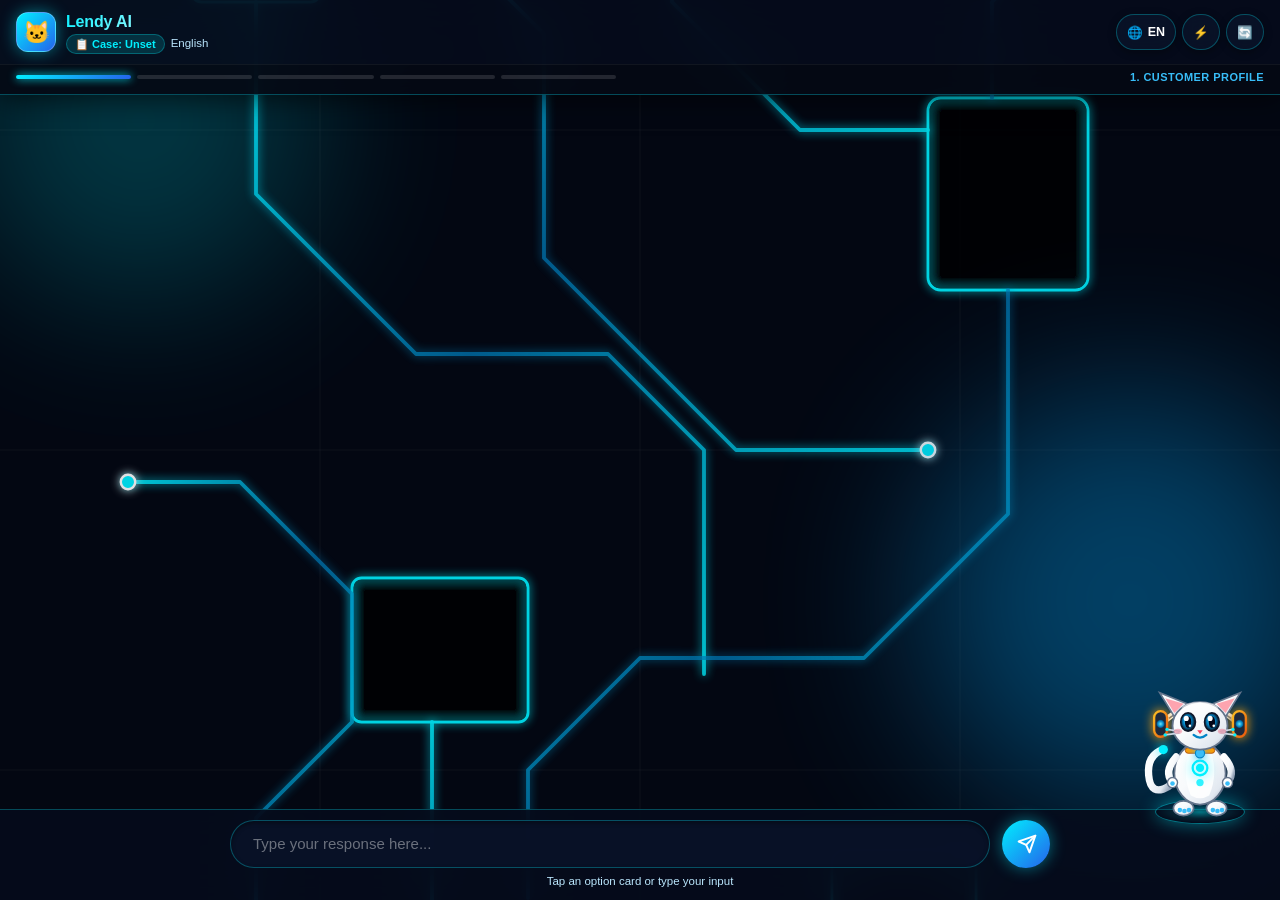
==== commit 838b25d7: "Fix user-side response labels, verify all calculations, and add live reactive cat animations (turnin" ====
--- a/index.html
+++ b/index.html
@@ -981,6 +981,18 @@
     @keyframes head-tilt-wash {
       0%, 100% { transform: rotate(0deg); }
       50% { transform: rotate(6deg) translateY(-2px); }
+    }
+    .cat-head-group {
+      transform-origin: 60px 45px;
+      transition: transform 0.38s cubic-bezier(0.34, 1.56, 0.64, 1);
+    }
+    .arm-left-paw {
+      transform-origin: 34px 76px;
+      transition: transform 0.35s cubic-bezier(0.34, 1.56, 0.64, 1);
+    }
+    .arm-right-paw {
+      transform-origin: 86px 76px;
+      transition: transform 0.35s cubic-bezier(0.34, 1.56, 0.64, 1);
     }
     .washing-face .cat-head-group {
       animation: head-tilt-wash 1.8s infinite ease-in-out;
@@ -2011,11 +2023,15 @@
     let autoCycleTimer = null;
     let currentCatState = "standing-proud";
 
+    let speechTimer = null;
     function companionSpeech(text, durationMs = 2800) {
       if (!companionBubble) return;
+      if (speechTimer) clearTimeout(speechTimer);
       companionBubble.textContent = text;
       companionBubble.classList.add("active");
-      setTimeout(() => companionBubble.classList.remove("active"), durationMs);
+      speechTimer = setTimeout(() => {
+        companionBubble.classList.remove("active");
+      }, durationMs);
     }
 
     function setCatVisualState(stateName) {
@@ -2026,86 +2042,240 @@
       if (cyberVisor) cyberVisor.style.display = "none";
       if (eyesNormalLayer) eyesNormalLayer.style.display = "block";
       if (eyesStarLayer) eyesStarLayer.style.display = "none";
-      if (headGroup) headGroup.style.transform = "rotate(0deg)";
+      if (headGroup) headGroup.style.transform = "translate(0px, 0px) rotate(0deg)";
+      if (pupilLeft) { pupilLeft.setAttribute("cx", "47"); pupilLeft.setAttribute("cy", "38"); }
+      if (pupilRight) { pupilRight.setAttribute("cx", "73"); pupilRight.setAttribute("cy", "38"); }
+      if (leftPawGroup) leftPawGroup.style.transform = "translate(0px, 0px) rotate(0deg)";
+      if (rightPawGroup) rightPawGroup.style.transform = "translate(0px, 0px) rotate(0deg)";
 
       switch (stateName) {
         case "curious":
           robotCat.classList.add("posture-2legs");
-          eyeLeft.setAttribute("ry", "10"); eyeRight.setAttribute("ry", "8");
-          mouthLine.setAttribute("d", "M55,51 Q60,54 65,51");
-          mouthLine.setAttribute("fill", "none");
-          if (headGroup) headGroup.style.transform = "rotate(7deg)";
+          if (eyeLeft && eyeRight) { eyeLeft.setAttribute("ry", "10"); eyeRight.setAttribute("ry", "8"); }
+          if (mouthLine) { mouthLine.setAttribute("d", "M55,51 Q60,54 65,51"); mouthLine.setAttribute("fill", "none"); }
+          if (headGroup) headGroup.style.transform = "translate(-3px, 0px) rotate(7deg)";
           break;
 
         case "calculating":
           robotCat.classList.add("calculating-now", "posture-2legs");
-          eyeLeft.setAttribute("ry", "7"); eyeRight.setAttribute("ry", "7");
-          mouthLine.setAttribute("d", "M54,53 L66,53");
-          mouthLine.setAttribute("fill", "none");
-          companionSpeech("Calculating rates... ⚡", 2200);
+          if (eyeLeft && eyeRight) { eyeLeft.setAttribute("ry", "7"); eyeRight.setAttribute("ry", "7"); }
+          if (pupilLeft && pupilRight) { pupilLeft.setAttribute("cy", "34"); pupilRight.setAttribute("cy", "34"); }
+          if (mouthLine) { mouthLine.setAttribute("d", "M54,53 L66,53"); mouthLine.setAttribute("fill", "none"); }
           break;
 
         case "wash-face":
           robotCat.classList.add("washing-face", "posture-2legs");
-          eyeLeft.setAttribute("ry", "3"); eyeRight.setAttribute("ry", "3");
-          mouthLine.setAttribute("d", "M54,52 Q60,57 66,52");
-          companionSpeech("Purrr... grooming! 🐾", 2400);
+          if (eyeLeft && eyeRight) { eyeLeft.setAttribute("ry", "3"); eyeRight.setAttribute("ry", "3"); }
+          if (mouthLine) { mouthLine.setAttribute("d", "M54,52 Q60,57 66,52"); mouthLine.setAttribute("fill", "none"); }
           break;
 
         case "four-legs":
           robotCat.classList.add("posture-4legs");
-          eyeLeft.setAttribute("ry", "9"); eyeRight.setAttribute("ry", "9");
-          mouthLine.setAttribute("d", "M53,52 Q60,57 67,52");
+          if (eyeLeft && eyeRight) { eyeLeft.setAttribute("ry", "9"); eyeRight.setAttribute("ry", "9"); }
+          if (mouthLine) { mouthLine.setAttribute("d", "M53,52 Q60,57 67,52"); mouthLine.setAttribute("fill", "none"); }
           break;
 
         case "laughing":
+        case "joyful":
           robotCat.classList.add("laughing-now", "posture-2legs");
-          eyeLeft.setAttribute("ry", "3.5"); eyeRight.setAttribute("ry", "3.5");
-          mouthLine.setAttribute("d", "M52,50 Q60,63 68,50 Z");
-          mouthLine.setAttribute("fill", "#0284c7");
-          companionSpeech("Hehehe! Purrrr! 😸", 2200);
+          if (eyeLeft && eyeRight) { eyeLeft.setAttribute("ry", "3.5"); eyeRight.setAttribute("ry", "3.5"); }
+          if (mouthLine) { mouthLine.setAttribute("d", "M52,50 Q60,63 68,50 Z"); mouthLine.setAttribute("fill", "#0284c7"); }
+          if (leftPawGroup) leftPawGroup.style.transform = "translateY(-6px) rotate(12deg)";
+          if (rightPawGroup) rightPawGroup.style.transform = "translateY(-6px) rotate(-12deg)";
           break;
 
         case "worried-alert":
+        case "worried":
           robotCat.classList.add("worried-alert", "posture-2legs");
-          eyeLeft.setAttribute("ry", "11"); eyeRight.setAttribute("ry", "11");
-          mouthLine.setAttribute("d", "M53,55 Q60,49 67,55");
-          mouthLine.setAttribute("fill", "none");
-          companionSpeech("CEO approval needed! 🏛️", 2600);
+          if (eyeLeft && eyeRight) { eyeLeft.setAttribute("ry", "11"); eyeRight.setAttribute("ry", "11"); }
+          if (mouthLine) { mouthLine.setAttribute("d", "M53,55 Q60,49 67,55"); mouthLine.setAttribute("fill", "none"); }
           break;
 
         case "celebrating":
+        case "excited":
           robotCat.classList.add("laughing-now", "posture-2legs");
           if (eyesNormalLayer) eyesNormalLayer.style.display = "none";
           if (eyesStarLayer) eyesStarLayer.style.display = "block";
-          mouthLine.setAttribute("d", "M51,50 Q60,65 69,50 Z");
-          mouthLine.setAttribute("fill", "#00f0ff");
-          companionSpeech("Approved! No concessions needed 🎉", 3000);
+          if (mouthLine) { mouthLine.setAttribute("d", "M51,50 Q60,65 69,50 Z"); mouthLine.setAttribute("fill", "#00f0ff"); }
+          if (leftPawGroup) leftPawGroup.style.transform = "translateY(-14px) rotate(24deg)";
+          if (rightPawGroup) rightPawGroup.style.transform = "translateY(-14px) rotate(-24deg)";
           break;
 
         case "standing-proud":
         default:
           robotCat.classList.add("posture-2legs");
-          eyeLeft.setAttribute("ry", "10"); eyeRight.setAttribute("ry", "10");
-          mouthLine.setAttribute("d", "M53,52 Q60,58 67,52");
-          mouthLine.setAttribute("fill", "none");
+          if (eyeLeft && eyeRight) { eyeLeft.setAttribute("ry", "10"); eyeRight.setAttribute("ry", "10"); }
+          if (mouthLine) { mouthLine.setAttribute("d", "M53,52 Q60,58 67,52"); mouthLine.setAttribute("fill", "none"); }
           break;
       }
     }
 
-    // Balanced autonomous cycle (Cycles every 8 seconds)
+    /* Live Cat reaction: Turns face towards chat message, shows emotion, then looks straight */
+    function turnCatFaceToChat(reactionType, speechText) {
+      if (!robotCat) return;
+      if (headGroup) headGroup.style.transform = "translate(-8px, 1px) rotate(-16deg)";
+      if (pupilLeft) pupilLeft.setAttribute("cx", "42");
+      if (pupilRight) pupilRight.setAttribute("cx", "68");
+
+      robotCat.classList.remove("laughing-now", "worried-alert", "calculating-now", "washing-face");
+
+      if (reactionType === "excited" || reactionType === "celebrating") {
+        robotCat.classList.add("laughing-now");
+        if (eyeLeft && eyeRight) { eyeLeft.setAttribute("ry", "4"); eyeRight.setAttribute("ry", "4"); }
+        if (mouthLine) { mouthLine.setAttribute("d", "M52,50 Q60,63 68,50 Z"); mouthLine.setAttribute("fill", "#0284c7"); }
+        if (leftPawGroup) leftPawGroup.style.transform = "translateY(-12px) rotate(20deg)";
+        if (rightPawGroup) rightPawGroup.style.transform = "translateY(-12px) rotate(-20deg)";
+      } else if (reactionType === "worried") {
+        robotCat.classList.add("worried-alert");
+        if (eyeLeft && eyeRight) { eyeLeft.setAttribute("ry", "12"); eyeRight.setAttribute("ry", "12"); }
+        if (mouthLine) { mouthLine.setAttribute("d", "M52,56 Q60,48 68,56"); mouthLine.setAttribute("fill", "none"); }
+      } else if (reactionType === "joyful") {
+        robotCat.classList.add("laughing-now");
+        if (eyeLeft && eyeRight) { eyeLeft.setAttribute("ry", "3.5"); eyeRight.setAttribute("ry", "3.5"); }
+        if (mouthLine) { mouthLine.setAttribute("d", "M53,51 Q60,60 67,51 Z"); mouthLine.setAttribute("fill", "#0284c7"); }
+        if (rightPawGroup) rightPawGroup.style.transform = "translateY(-10px) rotate(-18deg)";
+      } else if (reactionType === "thinking") {
+        if (cyberVisor) cyberVisor.style.display = "block";
+        if (mouthLine) { mouthLine.setAttribute("d", "M54,53 L66,53"); mouthLine.setAttribute("fill", "none"); }
+      } else {
+        if (eyeLeft && eyeRight) { eyeLeft.setAttribute("ry", "10"); eyeRight.setAttribute("ry", "8"); }
+        if (mouthLine) { mouthLine.setAttribute("d", "M54,51 Q60,55 66,51"); mouthLine.setAttribute("fill", "none"); }
+      }
+
+      if (speechText) {
+        companionSpeech(speechText, 2400);
+      }
+    }
+
+    function turnCatFaceStraight() {
+      if (!robotCat) return;
+      if (headGroup) headGroup.style.transform = "translate(0px, 0px) rotate(0deg)";
+      if (pupilLeft) pupilLeft.setAttribute("cx", "47");
+      if (pupilRight) pupilRight.setAttribute("cx", "73");
+      if (leftPawGroup) leftPawGroup.style.transform = "translate(0px, 0px) rotate(0deg)";
+      if (rightPawGroup) rightPawGroup.style.transform = "translate(0px, 0px) rotate(0deg)";
+      if (mouthLine && currentCatState !== "laughing") {
+        mouthLine.setAttribute("d", "M53,52 Q60,58 67,52");
+        mouthLine.setAttribute("fill", "none");
+      }
+    }
+
+    function reactCatToUserResponse(step, rawValue, displayLabel) {
+      let reaction = "curious";
+      let remark = "";
+
+      switch (step) {
+        case STEPS.CASE_NAME:
+          reaction = "excited";
+          remark = `Welcome, ${rawValue}! Let's find your loan terms 🐱`;
+          break;
+        case STEPS.PRODUCT:
+          reaction = "excited";
+          remark = rawValue === "R" ? "Regular Secured Business Loan! Prime collateral 🏢" : (rawValue === "W" ? "Secured Working Capital! 🏭" : "Hypothecation Loan! 🚗");
+          break;
+        case STEPS.INCOME_PROGRAM:
+          reaction = "joyful";
+          remark = rawValue === "D" ? "Documented program gets the sharpest rates 📑" : "Assessment program selected! 🔍";
+          break;
+        case STEPS.PROPERTY_TYPE:
+          reaction = "joyful";
+          remark = rawValue === "SORP" ? "Self-occupied residential property is prime collateral 🏠" : "Commercial property registered! 🏬";
+          break;
+        case STEPS.BUREAU:
+          if (rawValue === "G") {
+            reaction = "excited";
+            remark = "Score 700+ or NTC! Top-tier credit rating ⭐";
+          } else {
+            reaction = "worried";
+            remark = "Score under 700. Checking base matrix rates ⚠️";
+          }
+          break;
+        case STEPS.SANC_AMOUNT:
+          reaction = "curious";
+          const amt = parseNumber(rawValue);
+          remark = amt ? `Loan amount ${formatINR(amt)} recorded! 💰` : "Loan amount noted! 💰";
+          break;
+        case STEPS.SANC_TENURE:
+          reaction = "curious";
+          const ten = parseTenureMonths(rawValue);
+          remark = ten ? `${ten} months tenure locked in! ⏳` : "Tenure noted! ⏳";
+          break;
+        case STEPS.SANC_ROI:
+        case STEPS.SANC_PF:
+          reaction = "thinking";
+          remark = "Sanctioned terms noted! 📈";
+          break;
+        case STEPS.INCOME_FREQ:
+          reaction = "curious";
+          remark = rawValue === "Annual" ? "Yearly income mode 📊" : "Monthly income mode 📅";
+          break;
+        case STEPS.INCOME_AMOUNT:
+        case STEPS.EXISTING_EMIS:
+          reaction = "thinking";
+          remark = "Computing obligations & DTI ratio ⚖️";
+          break;
+        case STEPS.REQ_ROI:
+          const numRoi = parseFloat(String(rawValue).replace(/%/g, ''));
+          if (!isNaN(numRoi)) {
+            if (numRoi < CONFIG.ROI_FLOOR_PERCENT) {
+              reaction = "worried";
+              remark = `Under 15% (${numRoi}%)! Mandates CEO approval 🏛️`;
+            } else if (numRoi < session.baseRoi) {
+              const drop = session.baseRoi - numRoi;
+              reaction = drop > 2.0 ? "worried" : "thinking";
+              remark = `${drop.toFixed(1)}% rate concession requested! ⚡`;
+            } else {
+              reaction = "excited";
+              remark = "Rate meets or beats benchmark base! 🎉";
+            }
+          }
+          break;
+        case STEPS.REQ_PF:
+          const numPf = parseFloat(String(rawValue).replace(/%/g, ''));
+          if (!isNaN(numPf)) {
+            if (numPf < CONFIG.PF_FLOOR_PERCENT) {
+              reaction = "worried";
+              remark = `Fee under 1.5% (${numPf}%)! Mandates CEO approval 🏛️`;
+            } else {
+              reaction = "thinking";
+              remark = "Evaluating approval bands & final comparison... 🎯";
+            }
+          }
+          break;
+        case STEPS.COMPLETED:
+          reaction = "excited";
+          remark = "Let's test another combination! 🚀";
+          break;
+      }
+
+      turnCatFaceToChat(reaction, remark);
+
+      setTimeout(() => {
+        turnCatFaceStraight();
+      }, 950);
+    }
+
     function startAutonomousCatLifeCycle() {
       if (autoCycleTimer) clearInterval(autoCycleTimer);
-      const IDLE_VARIETY = ["standing-proud", "curious", "four-legs", "standing-proud", "wash-face"];
+      const IDLE_VARIETY = [
+        "standing-proud",
+        "curious",
+        "standing-proud",
+        "four-legs",
+        "standing-proud",
+        "curious",
+        "standing-proud",
+        "wash-face"
+      ];
       let cycleIdx = 0;
       autoCycleTimer = setInterval(() => {
         const isTyping = document.querySelector(".typing-row");
-        if (!isTyping && currentCatState !== "worried-alert" && currentCatState !== "celebrating") {
+        if (!isTyping && currentCatState !== "worried-alert" && currentCatState !== "celebrating" && currentCatState !== "worried") {
           cycleIdx = (cycleIdx + 1) % IDLE_VARIETY.length;
           const nextState = IDLE_VARIETY[cycleIdx];
           setCatVisualState(nextState);
           if (nextState === "wash-face") {
-            setTimeout(() => setCatVisualState("standing-proud"), 3200);
+            setTimeout(() => setCatVisualState("standing-proud"), 2400);
           }
         }
       }, 8000);
@@ -2120,63 +2290,9 @@
           robotCat.style.transform = "rotateY(0deg) scale(1)";
         }, 600);
       }
-      setCatVisualState("laughing");
-      setTimeout(() => setCatVisualState("standing-proud"), 2600);
-    }
-
-    document.addEventListener("mousemove", (e) => {
-      if (!robotCat) return;
-      const rect = robotCat.getBoundingClientRect();
-      const centerX = rect.left + rect.width / 2;
-      const centerY = rect.top + rect.height / 2;
-      const dx = (e.clientX - centerX) / window.innerWidth;
-      const dy = (e.clientY - centerY) / window.innerHeight;
-      
-      const pupilL = document.getElementById("pupilLeft");
-      const pupilR = document.getElementById("pupilRight");
-      if (pupilL && pupilR && currentCatState !== "celebrating") {
-        pupilL.setAttribute("cx", String(47 + dx * 4));
-        pupilL.setAttribute("cy", String(38 + dy * 3));
-        pupilR.setAttribute("cx", String(73 + dx * 4));
-        pupilR.setAttribute("cy", String(38 + dy * 3));
-      }
-    });
-
-    /* ==========================================================================
-       CONVERSATIONAL WORKFLOW (SOFT, CASUAL & CARD-FRAMED)
-       ========================================================================== */
-    const chatContainer = document.getElementById("chatContainer");
-    const chipsArea = document.getElementById("chipsArea");
-    const userInput = document.getElementById("userInput");
-    const sendBtn = document.getElementById("sendBtn");
-    const inputHint = document.getElementById("inputHint");
-
-    let conversationToken = 0;
-    let session = {
-      caseName: "", product: "", incomeProgram: "", propertyType: "",
-      bureau: "", baseRoi: 0, basePf: 0, ticketSize: "",
-      sancAmount: 0, sancTenure: 0, sancRoi: 0, sancPf: 0, sancEmi: 0,
-      incomeFreq: "Monthly", monthlyIncome: 0, existingEmis: 0, currentDti: 0,
-      reqRoi: 0, reqPf: 0, step: "CASE_NAME"
-    };
-
-    const STEPS = {
-      CASE_NAME: "CASE_NAME",
-      PRODUCT: "PRODUCT",
-      INCOME_PROGRAM: "INCOME_PROGRAM",
-      PROPERTY_TYPE: "PROPERTY_TYPE",
-      BUREAU: "BUREAU",
-      SANC_AMOUNT: "SANC_AMOUNT",
-      SANC_TENURE: "SANC_TENURE",
-      SANC_ROI: "SANC_ROI",
-      SANC_PF: "SANC_PF",
-      INCOME_FREQ: "INCOME_FREQ",
-      INCOME_AMOUNT: "INCOME_AMOUNT",
-      EXISTING_EMIS: "EXISTING_EMIS",
-      REQ_ROI: "REQ_ROI",
-      REQ_PF: "REQ_PF",
-      COMPLETED: "COMPLETED"
-    };
+      setCatVisualState("joyful");
+      companionSpeech("Hehehe! That tickles! 🐾 Watching your loan rates closely!", 2600);
+    }
 
     function scrollChatToBottom() {
       requestAnimationFrame(() => { chatContainer.scrollTop = chatContainer.scrollHeight; });
@@ -2224,8 +2340,9 @@
 
         let tilesHtml = "";
         if (actionTiles && actionTiles.length > 0) {
-          tilesHtml = `<div class="cockpit-options-grid">` + actionTiles.map(tile => `
-            <div class="action-tile-3d ${tile.primary ? 'primary-glow' : ''}" onclick="onChipSelected('${escapeHtml(tile.value)}')">
+          currentCardActionTiles = actionTiles;
+          tilesHtml = `<div class="cockpit-options-grid">` + actionTiles.map((tile, idx) => `
+            <div class="action-tile-3d ${tile.primary ? 'primary-glow' : ''}" onclick="onActionTileClick(${idx})">
               <div class="tile-icon-3d">${tile.icon}</div>
               <div class="tile-text-group">
                 <div class="tile-title">${escapeHtml(tile.title)}</div>
@@ -2233,6 +2350,8 @@
               </div>
             </div>
           `).join("") + `</div>`;
+        } else {
+          currentCardActionTiles = [];
         }
 
         cardRow.innerHTML = `
@@ -2263,29 +2382,119 @@
       }, delayMs);
     }
 
+    let currentCardActionTiles = [];
+    let currentCardChips = [];
+
     function renderChips(chips) {
       chipsArea.innerHTML = "";
       if (!chips || chips.length === 0) {
         chipsArea.style.display = "none";
+        currentCardChips = [];
         return;
       }
+      currentCardChips = chips;
       chipsArea.style.display = "flex";
-      chips.forEach(chip => {
+      chips.forEach((chip, idx) => {
         const btn = document.createElement("button");
         btn.type = "button";
         btn.className = `action-chip ${chip.primary ? 'primary-glow' : ''}`;
         btn.innerHTML = `${chip.icon ? chip.icon + ' ' : ''}<span>${escapeHtml(chip.label)}</span>`;
-        btn.onclick = () => onChipSelected(chip.value !== undefined ? chip.value : chip.label);
+        btn.onclick = () => onChipClick(idx);
         chipsArea.appendChild(btn);
       });
     }
 
-    function onChipSelected(val) { handleStepInput(val); }
+    function onActionTileClick(idx) {
+      if (!currentCardActionTiles || !currentCardActionTiles[idx]) return;
+      const tile = currentCardActionTiles[idx];
+      const displayLabel = `${tile.icon ? tile.icon + ' ' : ''}${tile.title}`;
+      handleStepInput(tile.value, displayLabel);
+    }
+
+    function onChipClick(idx) {
+      if (!currentCardChips || !currentCardChips[idx]) return;
+      const chip = currentCardChips[idx];
+      const displayLabel = `${chip.icon ? chip.icon + ' ' : ''}${chip.label}`;
+      const val = chip.value !== undefined ? chip.value : chip.label;
+      handleStepInput(val, displayLabel);
+    }
+
+    function onChipSelected(val, optLabel) {
+      handleStepInput(val, optLabel || val);
+    }
+
     function submitInput() {
       const text = userInput.value.trim();
       if (!text) return;
-      handleStepInput(text);
+      handleStepInput(text, text);
       userInput.value = "";
+    }
+
+    function resolveDisplayLabel(val, label, step) {
+      if (label && label !== val) return label;
+      const clean = String(val).trim();
+
+      if (clean === "re_evaluate_rates") return "✏️ Try different ROI / PF";
+      if (clean === "new_case") return "👤 New customer";
+
+      switch (step) {
+        case STEPS.PRODUCT:
+          if (clean === "R") return "🏢 Regular Secured Business Loan";
+          if (clean === "W") return "🏭 Secured Working Capital";
+          if (clean === "H") return "🚗 Hypothecation Loans";
+          break;
+        case STEPS.INCOME_PROGRAM:
+          if (clean === "D") return "📑 Documented Income";
+          if (clean === "A") return "🔍 Assessed Income";
+          if (clean === "Hy") return "⚡ Hybrid Program";
+          if (clean === "S") return "📋 Semi Documented";
+          break;
+        case STEPS.PROPERTY_TYPE:
+          if (clean === "SORP") return "🏠 SORP (Self Occupied Residential)";
+          if (clean === "Other") return "🏬 Other Properties";
+          break;
+        case STEPS.BUREAU:
+          if (clean === "G") return "⭐ Bureau Score >= 700 or NTC";
+          if (clean === "L") return "⚠️ Bureau Score < 700";
+          break;
+        case STEPS.SANC_AMOUNT:
+          const pAmt = parseNumber(clean);
+          if (pAmt && pAmt > 0) return `💰 ${formatINR(pAmt)}`;
+          break;
+        case STEPS.SANC_TENURE:
+          const pTen = parseTenureMonths(clean);
+          if (pTen && pTen > 0) return `⏳ ${pTen} Months (${Math.round(pTen/12)} Yrs)`;
+          break;
+        case STEPS.SANC_ROI:
+          const pRoi = parseFloat(clean.replace(/%/g, ''));
+          if (!isNaN(pRoi)) return `📈 ${pRoi.toFixed(2)}% p.a.`;
+          break;
+        case STEPS.SANC_PF:
+          const pPf = parseFloat(clean.replace(/%/g, ''));
+          if (!isNaN(pPf)) return `🏷️ ${pPf.toFixed(2)}% PF`;
+          break;
+        case STEPS.INCOME_FREQ:
+          if (clean.toLowerCase().includes("ann")) return "📊 Yearly Earnings";
+          return "📅 Monthly Earnings";
+        case STEPS.INCOME_AMOUNT:
+          const pInc = parseNumber(clean);
+          if (pInc && pInc > 0) return `💵 ${formatINR(pInc)}${session.incomeFreq === "Annual" ? " / yr" : " / mo"}`;
+          break;
+        case STEPS.EXISTING_EMIS:
+          const pEmi = parseNumber(clean);
+          if (pEmi === 0) return "⚖️ ₹0 (No existing EMIs)";
+          if (pEmi && pEmi > 0) return `⚖️ ${formatINR(pEmi)} / mo`;
+          break;
+        case STEPS.REQ_ROI:
+          const pReqRoi = parseFloat(clean.replace(/%/g, ''));
+          if (!isNaN(pReqRoi)) return `🎯 ${pReqRoi.toFixed(2)}% Requested ROI`;
+          break;
+        case STEPS.REQ_PF:
+          const pReqPf = parseFloat(clean.replace(/%/g, ''));
+          if (!isNaN(pReqPf)) return `🏷️ ${pReqPf.toFixed(2)}% Requested PF`;
+          break;
+      }
+      return clean;
     }
 
     function startConversation() {
@@ -2326,10 +2535,14 @@
     /* ==========================================================================
        CONVERSATIONAL STEP HANDLER
        ========================================================================== */
-    function handleStepInput(rawInput) {
+    function handleStepInput(rawInput, optDisplayLabel) {
       const clean = String(rawInput).trim();
       if (!clean) return;
-      appendUserMessage(clean);
+      const userFacingText = resolveDisplayLabel(clean, optDisplayLabel, session.step);
+      appendUserMessage(userFacingText);
+
+      // Trigger live cat face turning and reaction
+      reactCatToUserResponse(session.step, clean, userFacingText);
 
       switch (session.step) {
         case STEPS.CASE_NAME:
@@ -2888,9 +3101,22 @@
       const dtiResult = calculateDTI(session.existingEmis, reqEmi, session.monthlyIncome);
 
       let mood = "standing-proud";
-      if (approval.finalApprover.level === 0) mood = "celebrating";
-      else if (approval.isFloorBreached || approval.finalApprover.level === 3) mood = "worried-alert";
-      else if (approval.finalApprover.level === 1) mood = "laughing";
+      let verdictSpeech = "";
+      if (approval.finalApprover.level === 0) {
+        mood = "celebrating";
+        verdictSpeech = "🎉 Direct approval! Zero policy concessions needed!";
+      } else if (approval.isFloorBreached || approval.finalApprover.level === 3) {
+        mood = "worried-alert";
+        verdictSpeech = "🏛️ CEO Approval Required (Policy Floor / Deep concession)!";
+      } else if (approval.finalApprover.level === 2) {
+        mood = "curious";
+        verdictSpeech = "⚡ COO Approval needed for this rate concession!";
+      } else if (approval.finalApprover.level === 1) {
+        mood = "joyful";
+        verdictSpeech = "😺 CBO Approval required — standard branch tier!";
+      }
+      setCatVisualState(mood);
+      companionSpeech(verdictSpeech, 3600);
 
       let roiTag = "";
       if (session.reqRoi < CONFIG.ROI_FLOOR_PERCENT) {
@@ -3122,7 +3348,7 @@
     }
 
     // Version release tag for service worker & cache purging
-    const LENDY_RELEASE_BUILD = "v20261103_7";
+    const LENDY_RELEASE_BUILD = "v20261103_8";
     if (typeof window !== "undefined" && window.caches) {
       try {
         const cachedVer = localStorage.getItem("lendy_active_build");
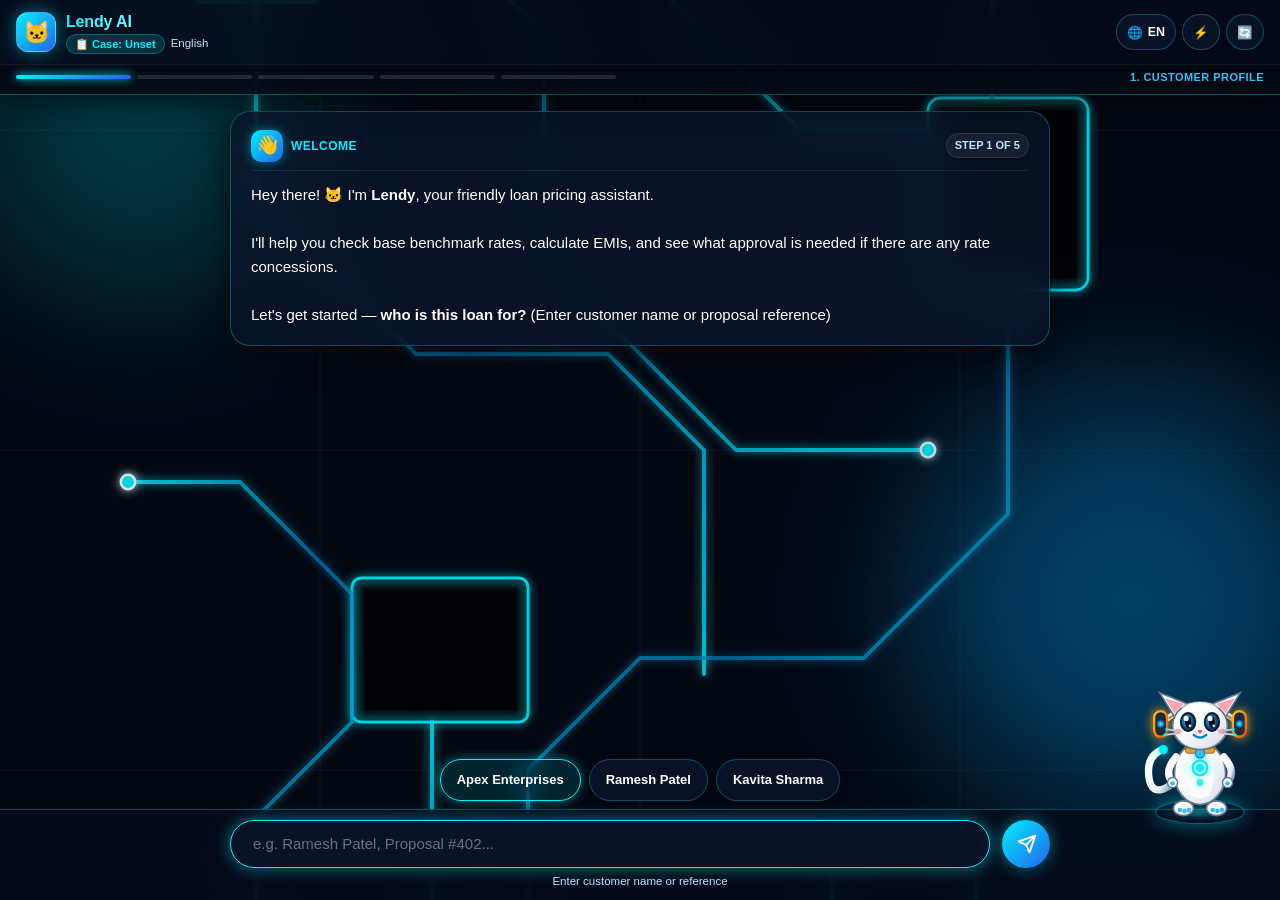
==== commit f515e48c: "Restore conversational workflow variables (STEPS enum, conversationToken, session, chatContainer) an" ====
--- a/index.html
+++ b/index.html
@@ -2014,11 +2014,15 @@
     const companionBubble = document.getElementById("companionBubble");
     const eyeLeft = document.getElementById("eyeLeft");
     const eyeRight = document.getElementById("eyeRight");
+    const pupilLeft = document.getElementById("pupilLeft");
+    const pupilRight = document.getElementById("pupilRight");
     const mouthLine = document.getElementById("mouthLine");
     const cyberVisor = document.getElementById("cyberVisor");
     const eyesNormalLayer = document.getElementById("eyesNormalLayer");
     const eyesStarLayer = document.getElementById("eyesStarLayer");
     const headGroup = document.getElementById("headGroup");
+    const leftPawGroup = document.getElementById("leftPawGroup");
+    const rightPawGroup = document.getElementById("rightPawGroup");
 
     let autoCycleTimer = null;
     let currentCatState = "standing-proud";
@@ -2294,6 +2298,60 @@
       companionSpeech("Hehehe! That tickles! 🐾 Watching your loan rates closely!", 2600);
     }
 
+    document.addEventListener("mousemove", (e) => {
+      if (!robotCat) return;
+      const rect = robotCat.getBoundingClientRect();
+      const centerX = rect.left + rect.width / 2;
+      const centerY = rect.top + rect.height / 2;
+      const dx = (e.clientX - centerX) / window.innerWidth;
+      const dy = (e.clientY - centerY) / window.innerHeight;
+      
+      const pupilL = document.getElementById("pupilLeft");
+      const pupilR = document.getElementById("pupilRight");
+      if (pupilL && pupilR && currentCatState !== "celebrating") {
+        pupilL.setAttribute("cx", String(47 + dx * 4));
+        pupilL.setAttribute("cy", String(38 + dy * 3));
+        pupilR.setAttribute("cx", String(73 + dx * 4));
+        pupilR.setAttribute("cy", String(38 + dy * 3));
+      }
+    });
+
+    /* ==========================================================================
+       CONVERSATIONAL WORKFLOW (SOFT, CASUAL & CARD-FRAMED)
+       ========================================================================== */
+    const chatContainer = document.getElementById("chatContainer");
+    const chipsArea = document.getElementById("chipsArea");
+    const userInput = document.getElementById("userInput");
+    const sendBtn = document.getElementById("sendBtn");
+    const inputHint = document.getElementById("inputHint");
+
+    let conversationToken = 0;
+    let session = {
+      caseName: "", product: "", incomeProgram: "", propertyType: "",
+      bureau: "", baseRoi: 0, basePf: 0, ticketSize: "",
+      sancAmount: 0, sancTenure: 0, sancRoi: 0, sancPf: 0, sancEmi: 0,
+      incomeFreq: "Monthly", monthlyIncome: 0, existingEmis: 0, currentDti: 0,
+      reqRoi: 0, reqPf: 0, step: "CASE_NAME"
+    };
+
+    const STEPS = {
+      CASE_NAME: "CASE_NAME",
+      PRODUCT: "PRODUCT",
+      INCOME_PROGRAM: "INCOME_PROGRAM",
+      PROPERTY_TYPE: "PROPERTY_TYPE",
+      BUREAU: "BUREAU",
+      SANC_AMOUNT: "SANC_AMOUNT",
+      SANC_TENURE: "SANC_TENURE",
+      SANC_ROI: "SANC_ROI",
+      SANC_PF: "SANC_PF",
+      INCOME_FREQ: "INCOME_FREQ",
+      INCOME_AMOUNT: "INCOME_AMOUNT",
+      EXISTING_EMIS: "EXISTING_EMIS",
+      REQ_ROI: "REQ_ROI",
+      REQ_PF: "REQ_PF",
+      COMPLETED: "COMPLETED"
+    };
+
     function scrollChatToBottom() {
       requestAnimationFrame(() => { chatContainer.scrollTop = chatContainer.scrollHeight; });
     }
@@ -2340,9 +2398,8 @@
 
         let tilesHtml = "";
         if (actionTiles && actionTiles.length > 0) {
-          currentCardActionTiles = actionTiles;
-          tilesHtml = `<div class="cockpit-options-grid">` + actionTiles.map((tile, idx) => `
-            <div class="action-tile-3d ${tile.primary ? 'primary-glow' : ''}" onclick="onActionTileClick(${idx})">
+          tilesHtml = `<div class="cockpit-options-grid">` + actionTiles.map((tile) => `
+            <div class="action-tile-3d ${tile.primary ? 'primary-glow' : ''}" data-val="${escapeHtml(tile.value)}" data-label="${escapeHtml((tile.icon ? tile.icon + ' ' : '') + tile.title)}" onclick="onTileElementClick(this)">
               <div class="tile-icon-3d">${tile.icon}</div>
               <div class="tile-text-group">
                 <div class="tile-title">${escapeHtml(tile.title)}</div>
@@ -2350,8 +2407,6 @@
               </div>
             </div>
           `).join("") + `</div>`;
-        } else {
-          currentCardActionTiles = [];
         }
 
         cardRow.innerHTML = `
@@ -2382,41 +2437,32 @@
       }, delayMs);
     }
 
-    let currentCardActionTiles = [];
-    let currentCardChips = [];
+    function onTileElementClick(el) {
+      if (!el) return;
+      const val = el.getAttribute("data-val");
+      const label = el.getAttribute("data-label");
+      handleStepInput(val, label);
+    }
 
     function renderChips(chips) {
       chipsArea.innerHTML = "";
       if (!chips || chips.length === 0) {
         chipsArea.style.display = "none";
-        currentCardChips = [];
         return;
       }
-      currentCardChips = chips;
       chipsArea.style.display = "flex";
-      chips.forEach((chip, idx) => {
+      chips.forEach((chip) => {
         const btn = document.createElement("button");
         btn.type = "button";
         btn.className = `action-chip ${chip.primary ? 'primary-glow' : ''}`;
+        const displayLabel = (chip.icon ? chip.icon + ' ' : '') + chip.label;
         btn.innerHTML = `${chip.icon ? chip.icon + ' ' : ''}<span>${escapeHtml(chip.label)}</span>`;
-        btn.onclick = () => onChipClick(idx);
+        const val = chip.value !== undefined ? chip.value : chip.label;
+        btn.setAttribute("data-val", val);
+        btn.setAttribute("data-label", displayLabel);
+        btn.onclick = () => handleStepInput(val, displayLabel);
         chipsArea.appendChild(btn);
       });
-    }
-
-    function onActionTileClick(idx) {
-      if (!currentCardActionTiles || !currentCardActionTiles[idx]) return;
-      const tile = currentCardActionTiles[idx];
-      const displayLabel = `${tile.icon ? tile.icon + ' ' : ''}${tile.title}`;
-      handleStepInput(tile.value, displayLabel);
-    }
-
-    function onChipClick(idx) {
-      if (!currentCardChips || !currentCardChips[idx]) return;
-      const chip = currentCardChips[idx];
-      const displayLabel = `${chip.icon ? chip.icon + ' ' : ''}${chip.label}`;
-      const val = chip.value !== undefined ? chip.value : chip.label;
-      handleStepInput(val, displayLabel);
     }
 
     function onChipSelected(val, optLabel) {
@@ -3064,9 +3110,9 @@
           break;
 
         case STEPS.COMPLETED:
-          if (clean.toLowerCase().includes("try") || clean.toLowerCase().includes("different")) {
+          if (clean === "re_evaluate_rates" || clean.toLowerCase().includes("try") || clean.toLowerCase().includes("different")) {
             reAskProposedRates();
-          } else if (clean.toLowerCase().includes("new")) {
+          } else if (clean === "new_case" || clean.toLowerCase().includes("new")) {
             restartSession();
           } else {
             appendBotCard({
@@ -3330,25 +3376,23 @@
       });
     }
 
-    const origOnChipSelected = onChipSelected;
-    onChipSelected = function(val) {
-      if (val === "re_evaluate_rates") {
-        appendUserMessage(t("btnTryRates"));
+    // Direct action handlers for follow-ups
+    function handleFollowUpAction(action) {
+      if (action === "re_evaluate_rates") {
+        appendUserMessage("✏️ " + t("btnTryRates"));
         reAskProposedRates();
-      } else if (val === "new_case" || val === "restart") {
-        appendUserMessage(t("btnNewCase"));
+      } else if (action === "new_case" || action === "restart") {
+        appendUserMessage("👤 " + t("btnNewCase"));
         restartSession();
-      } else {
-        origOnChipSelected(val);
       }
-    };
+    }
 
     if (window.visualViewport) {
       window.visualViewport.addEventListener("resize", () => { scrollChatToBottom(); });
     }
 
     // Version release tag for service worker & cache purging
-    const LENDY_RELEASE_BUILD = "v20261103_8";
+    const LENDY_RELEASE_BUILD = "v20261103_10";
     if (typeof window !== "undefined" && window.caches) {
       try {
         const cachedVer = localStorage.getItem("lendy_active_build");
@@ -3385,16 +3429,25 @@
       });
     }
 
-    window.addEventListener("DOMContentLoaded", () => {
+    function initLendyApp() {
       const savedTheme = localStorage.getItem("lendy_theme");
       if (savedTheme) {
         document.documentElement.setAttribute("data-theme", savedTheme);
         const match = WALLPAPER_THEMES.find(t => t.id === savedTheme);
-        if (match) document.getElementById("themeEmoji").textContent = match.emoji;
+        if (match) {
+          const themeEmojiEl = document.getElementById("themeEmoji");
+          if (themeEmojiEl) themeEmojiEl.textContent = match.emoji;
+        }
       }
       startConversation();
       startAutonomousCatLifeCycle();
-    });
+    }
+
+    if (document.readyState === "loading") {
+      document.addEventListener("DOMContentLoaded", initLendyApp);
+    } else {
+      initLendyApp();
+    }
   </script>
 </body>
 </html>
